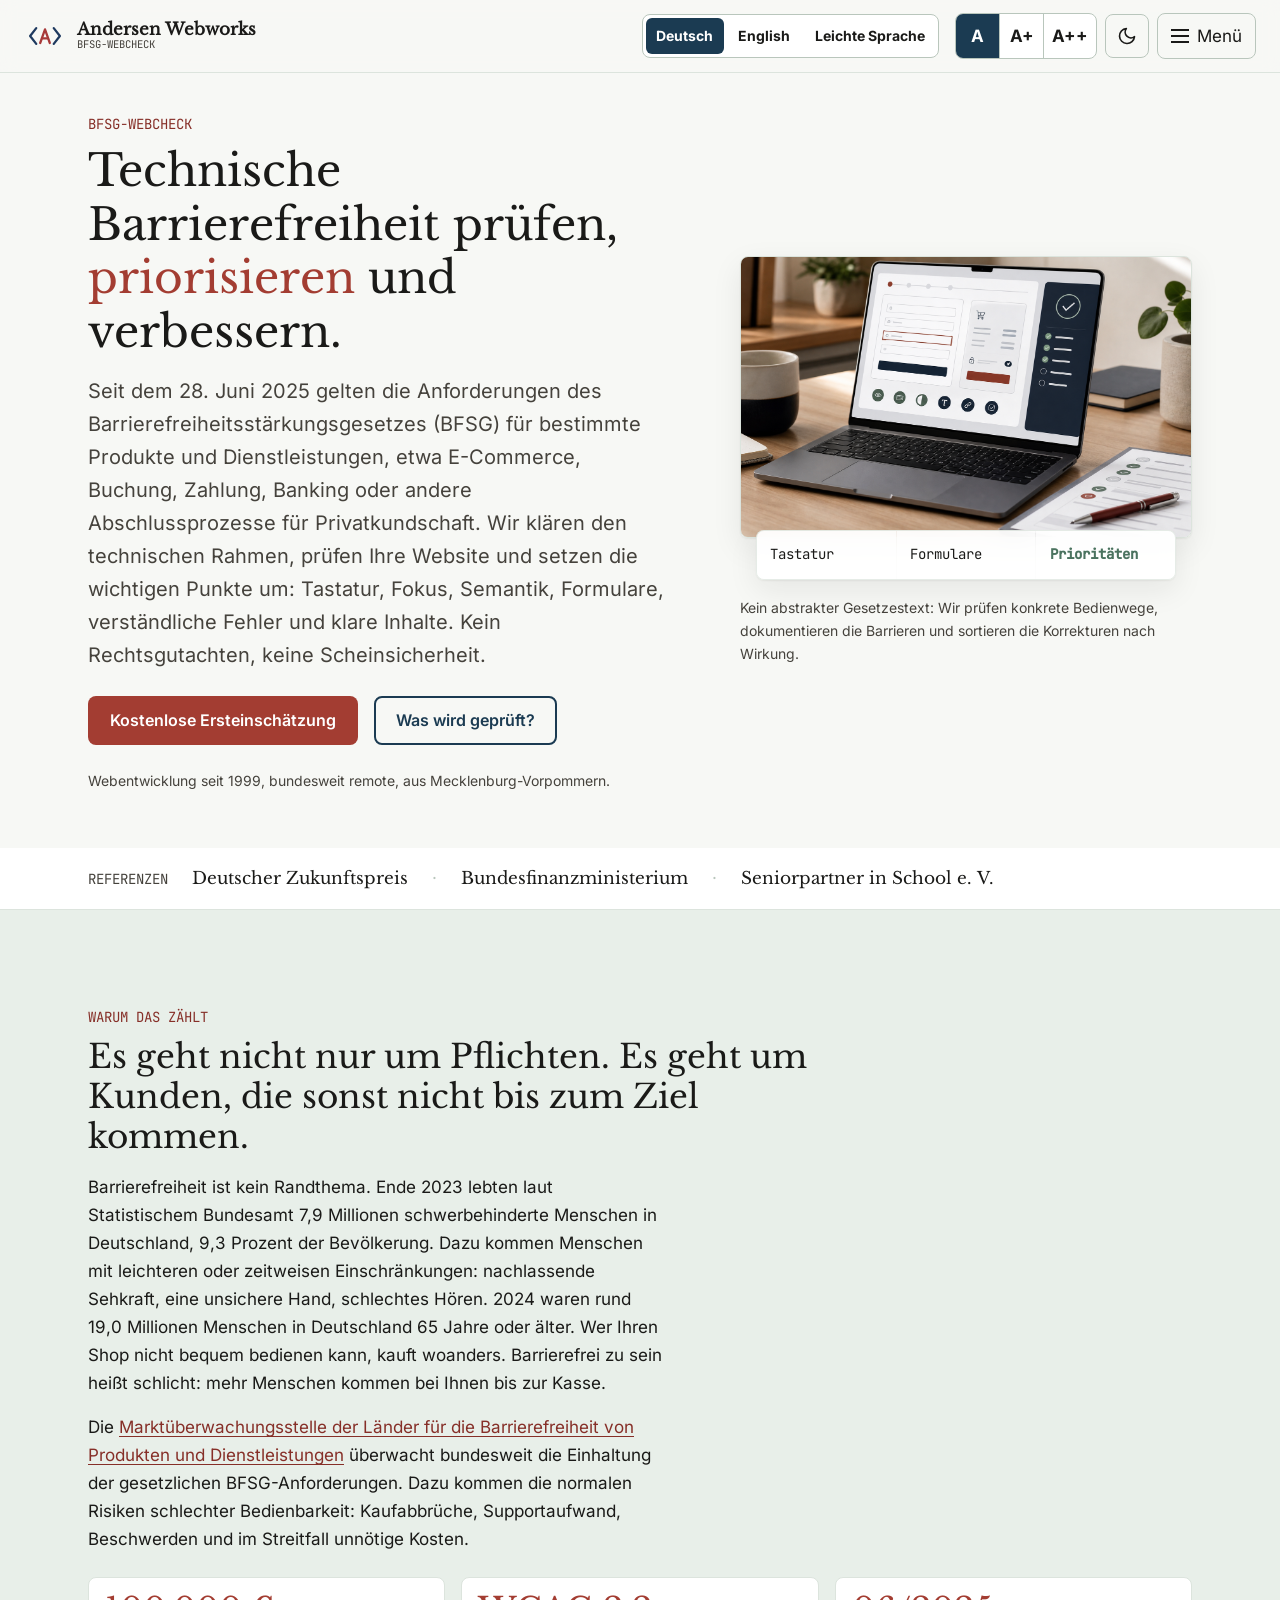
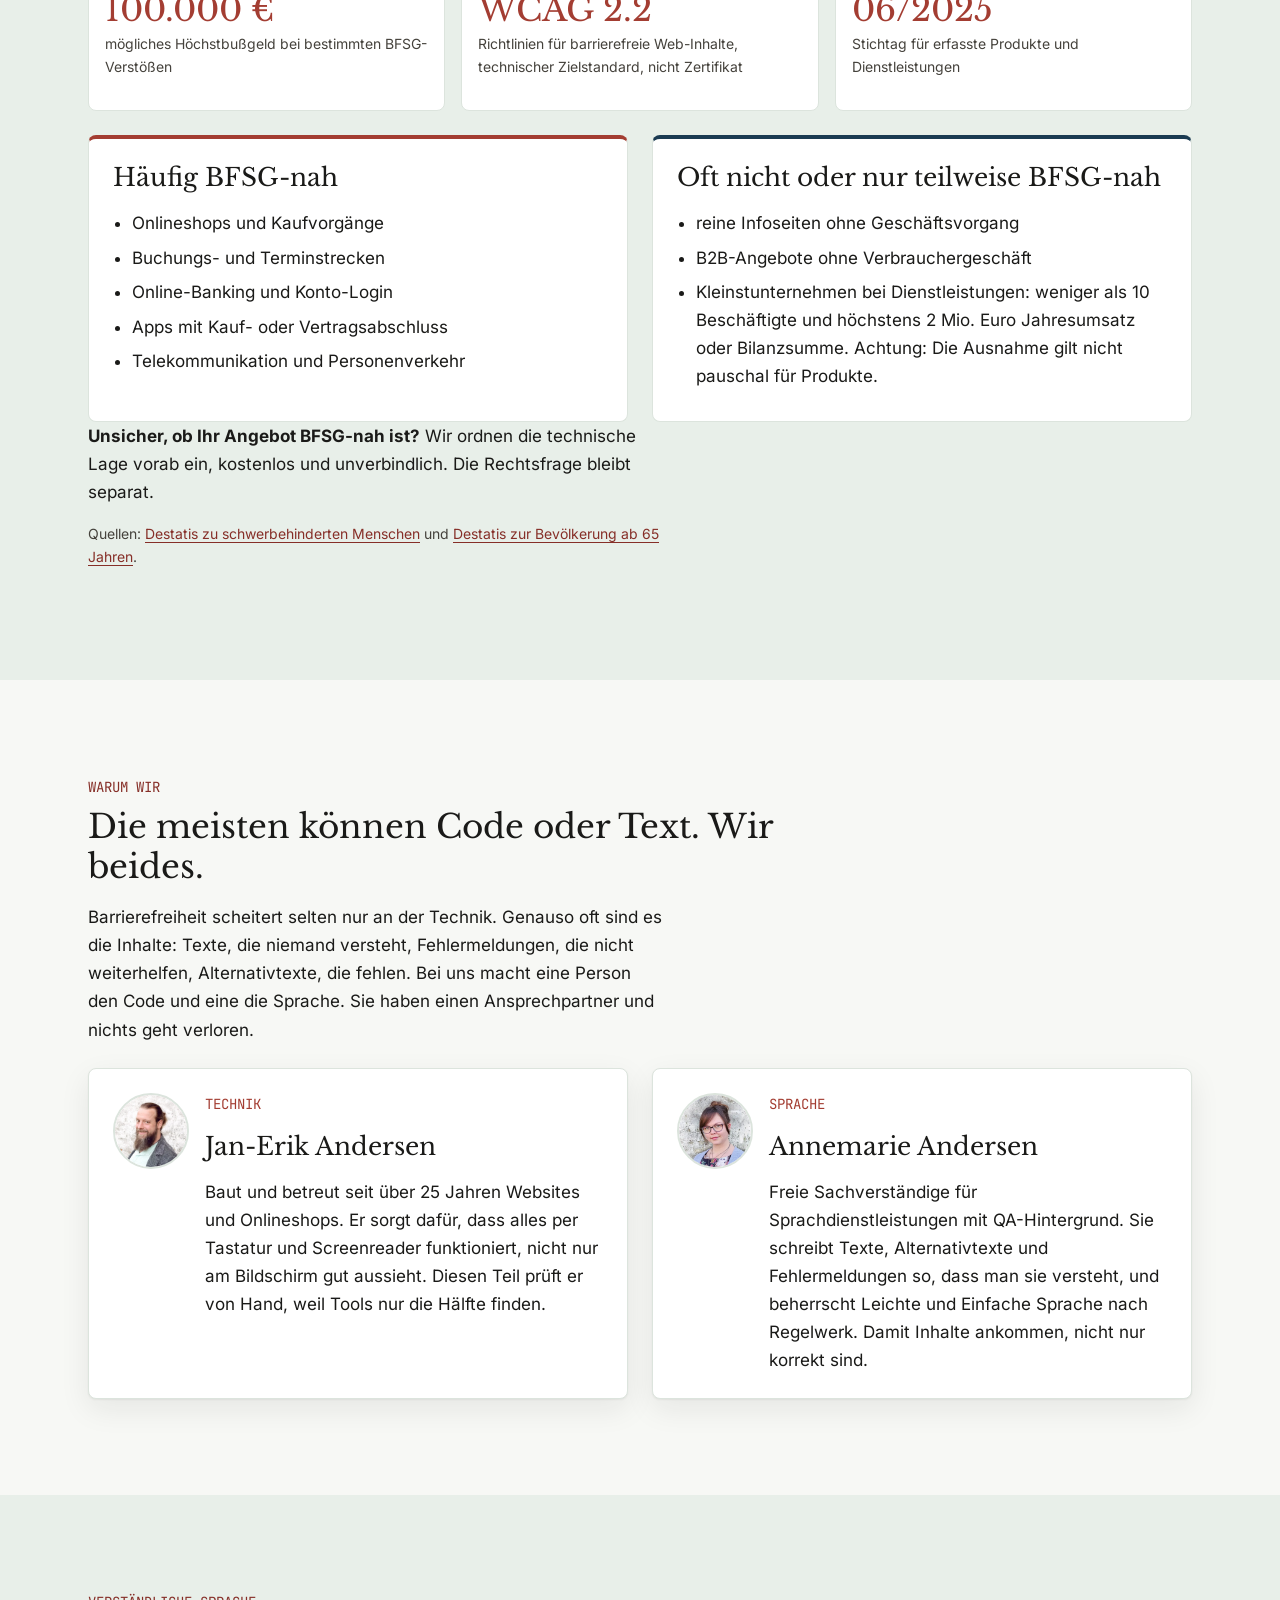
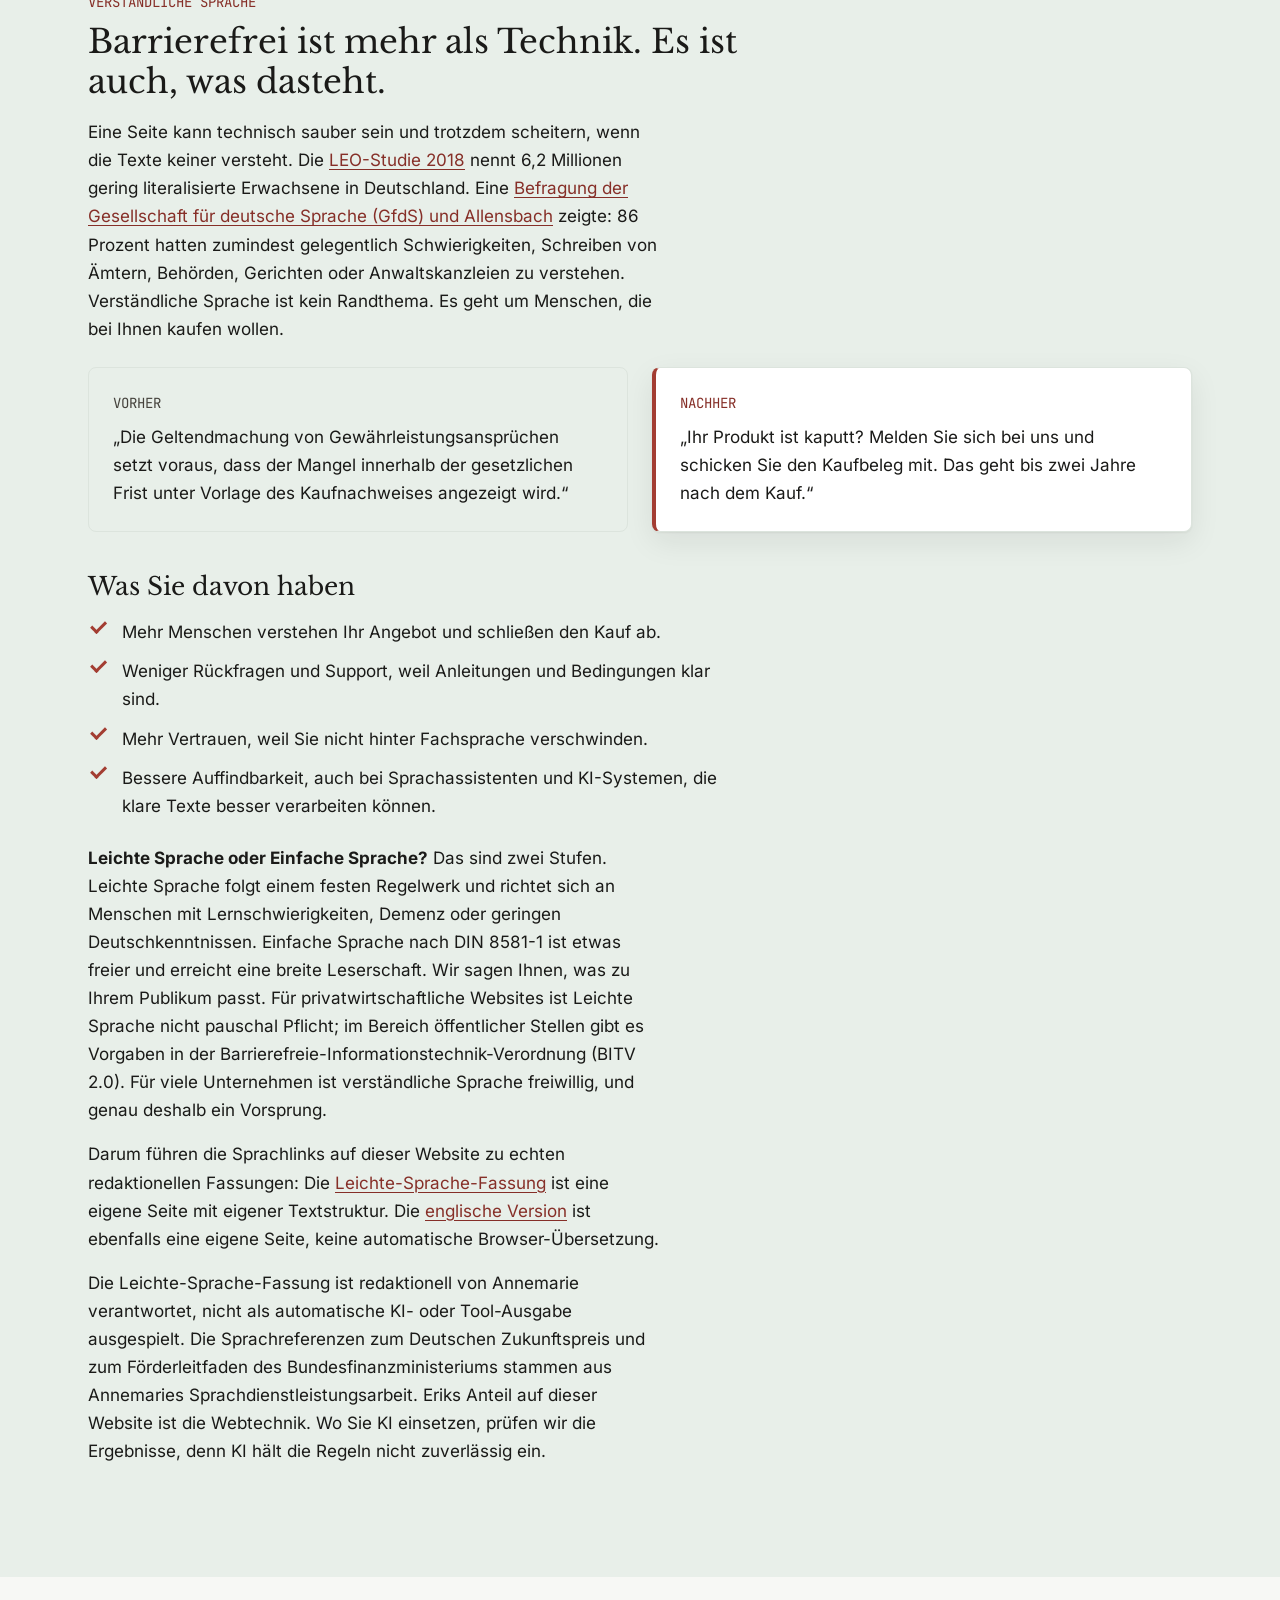
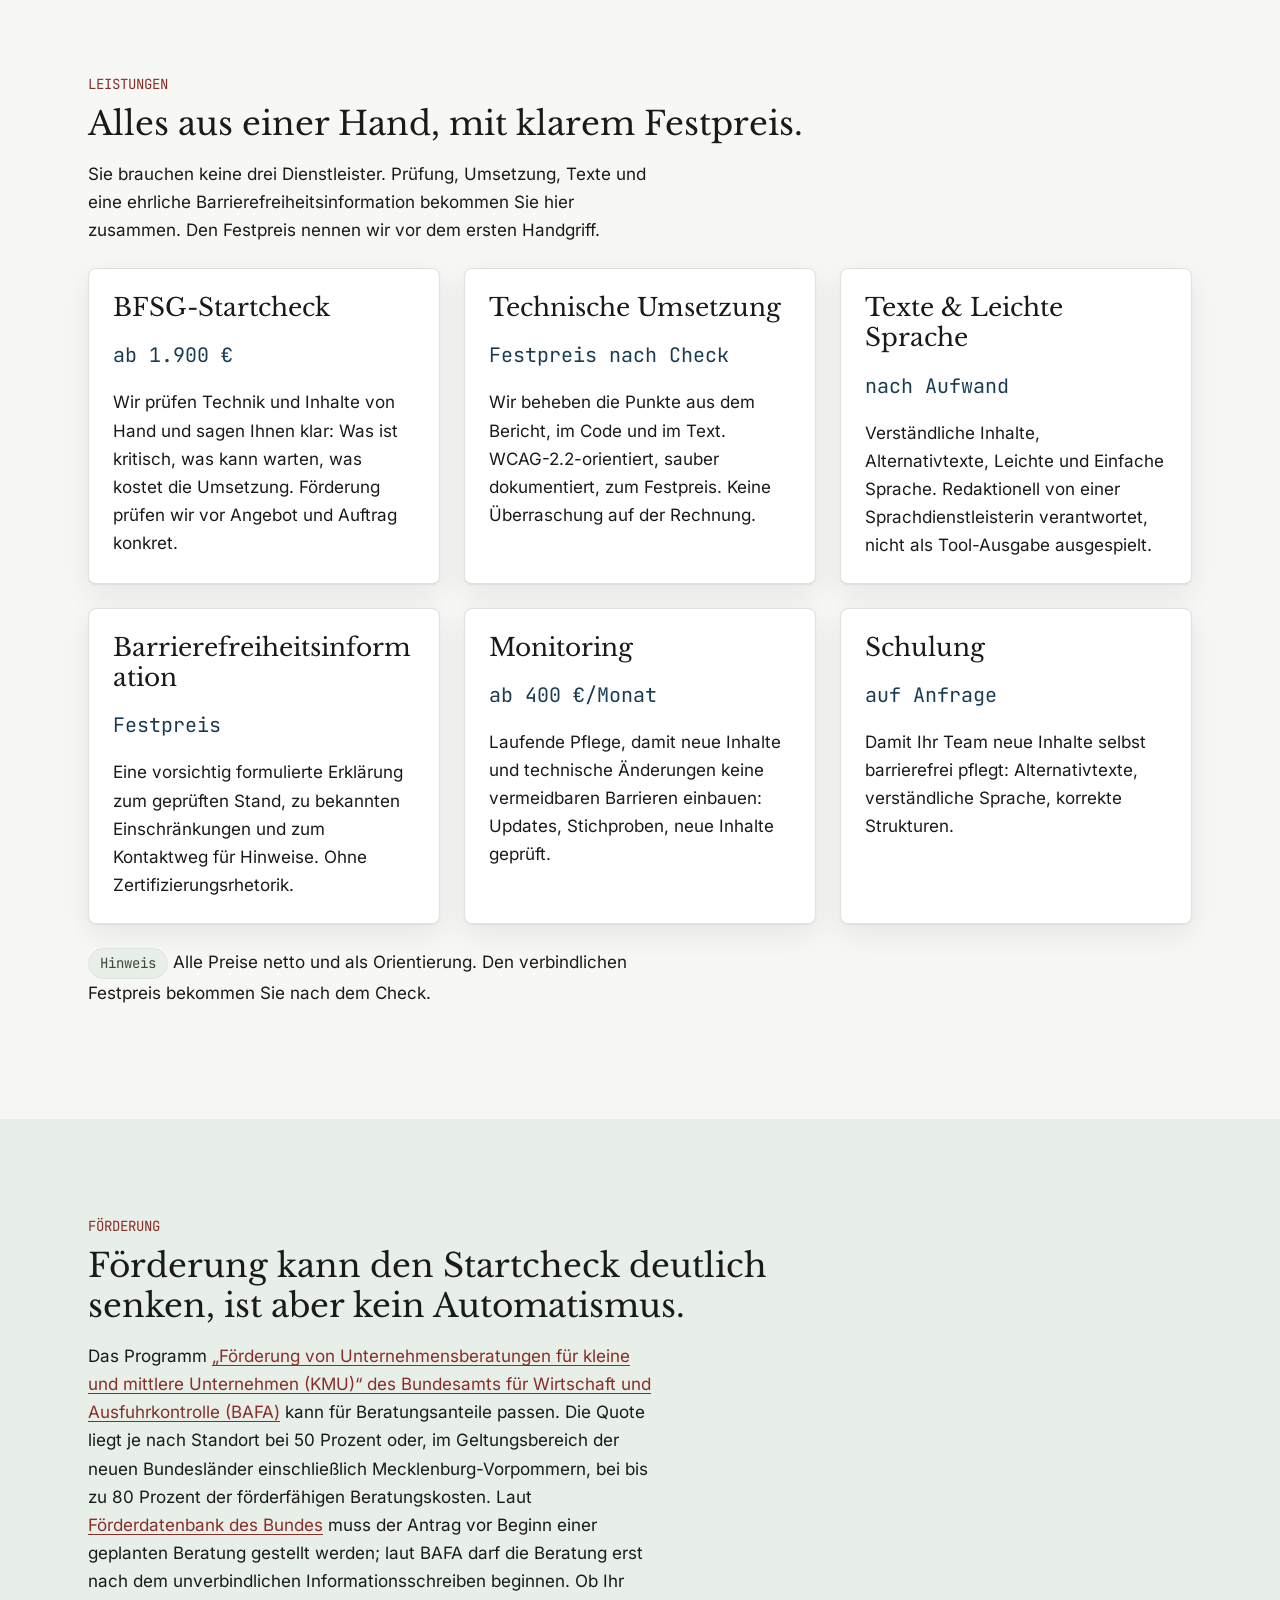
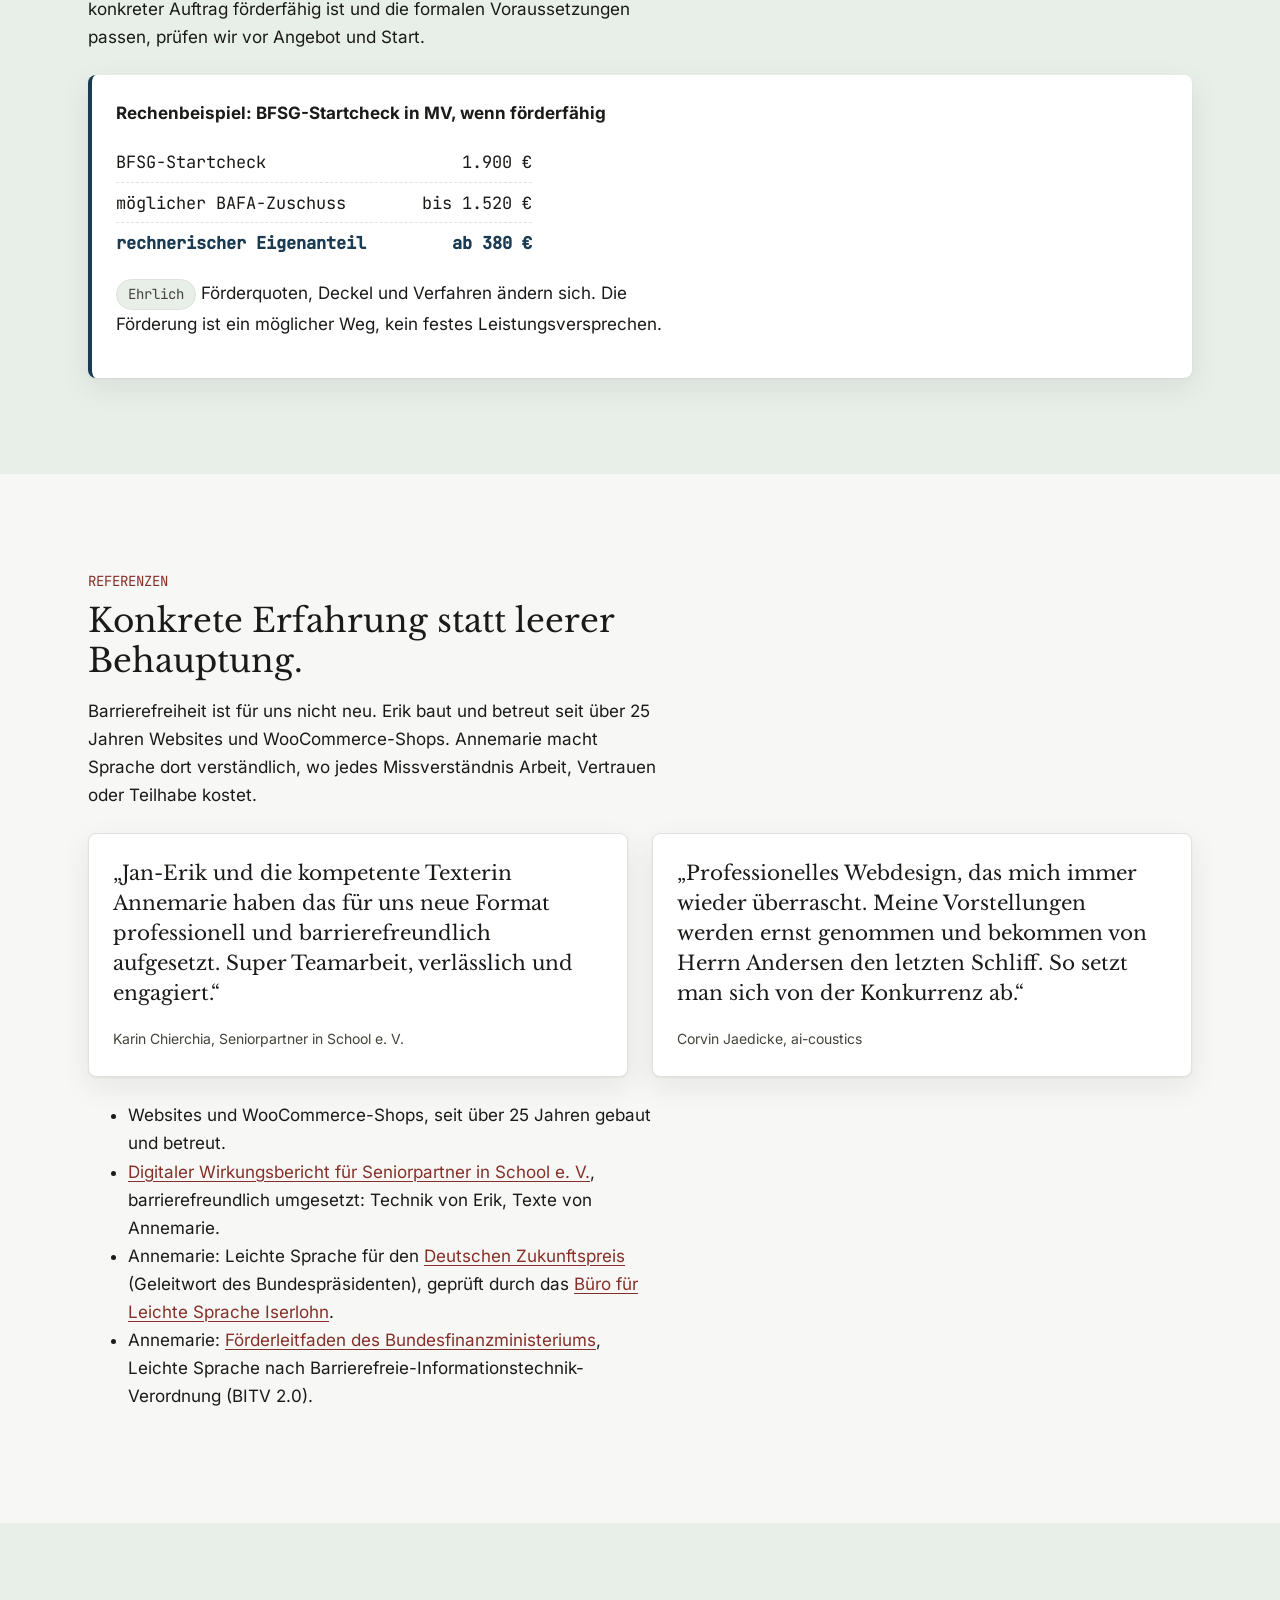
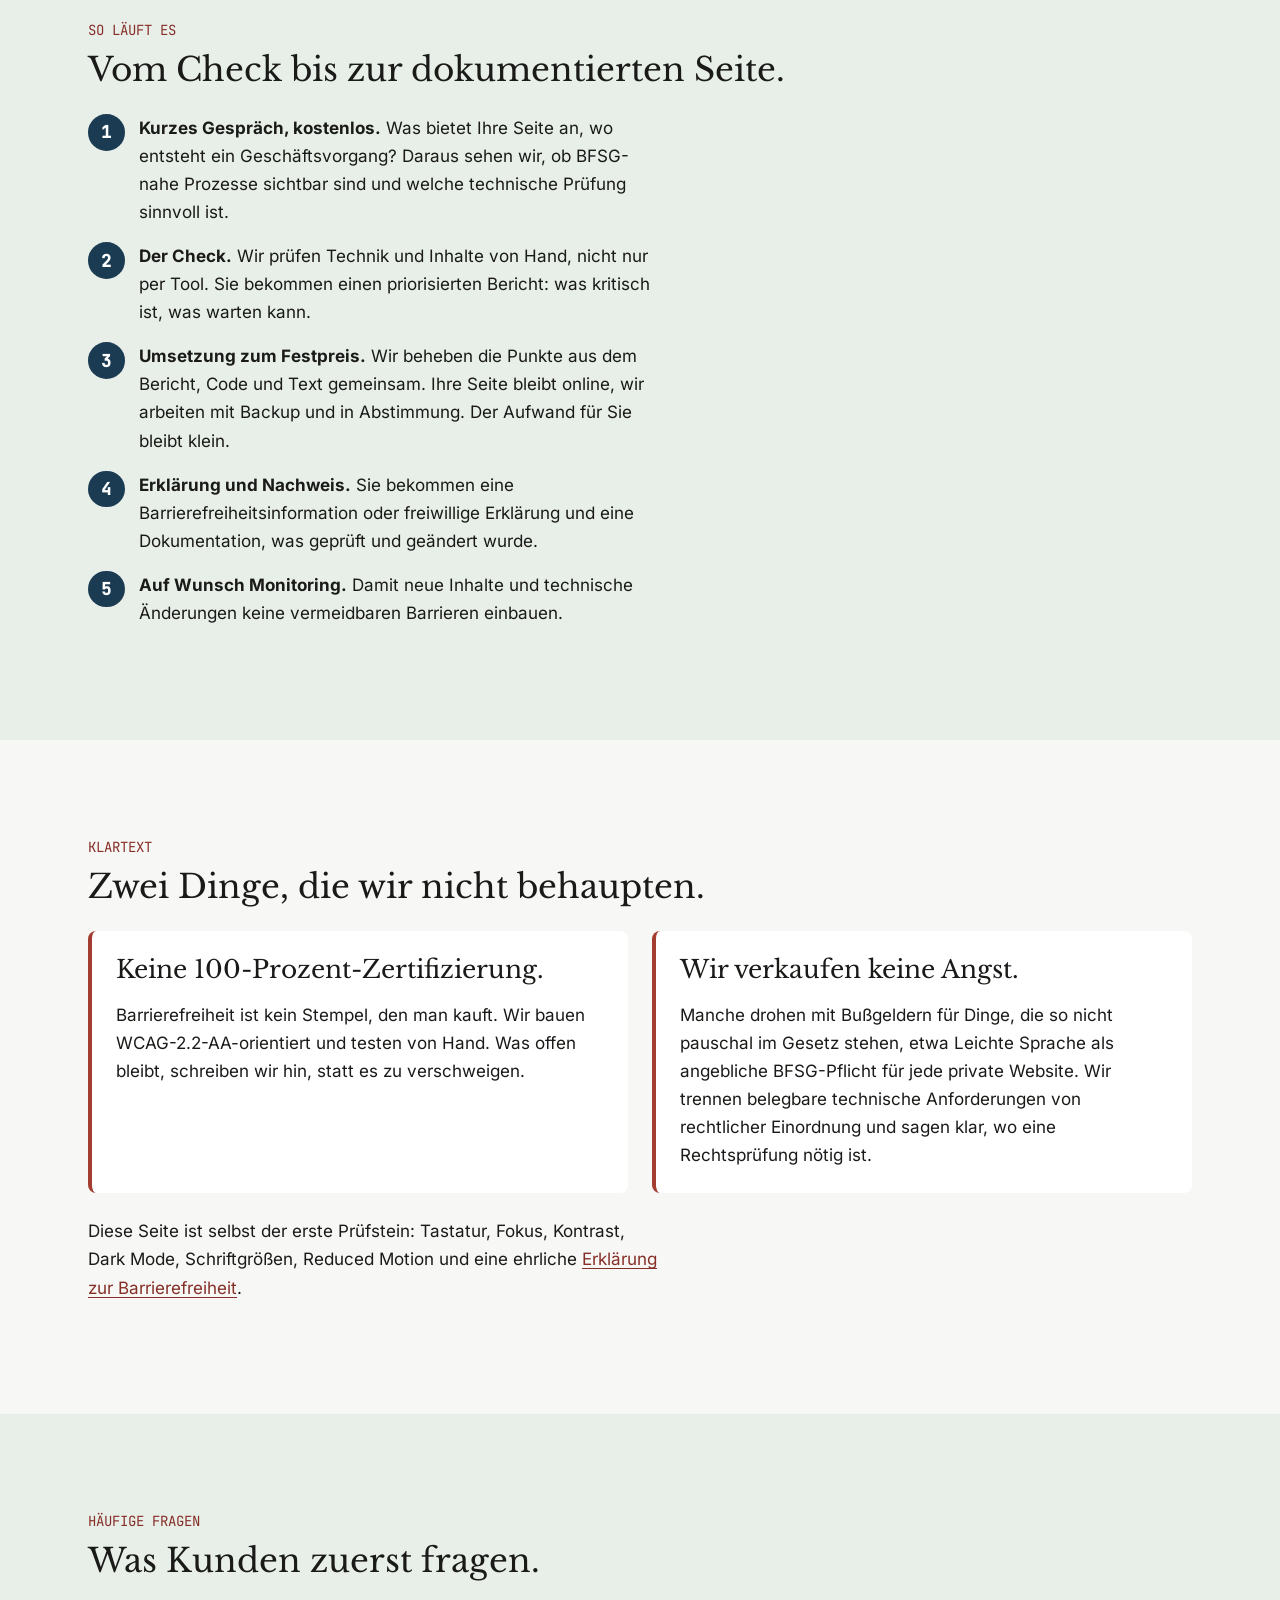
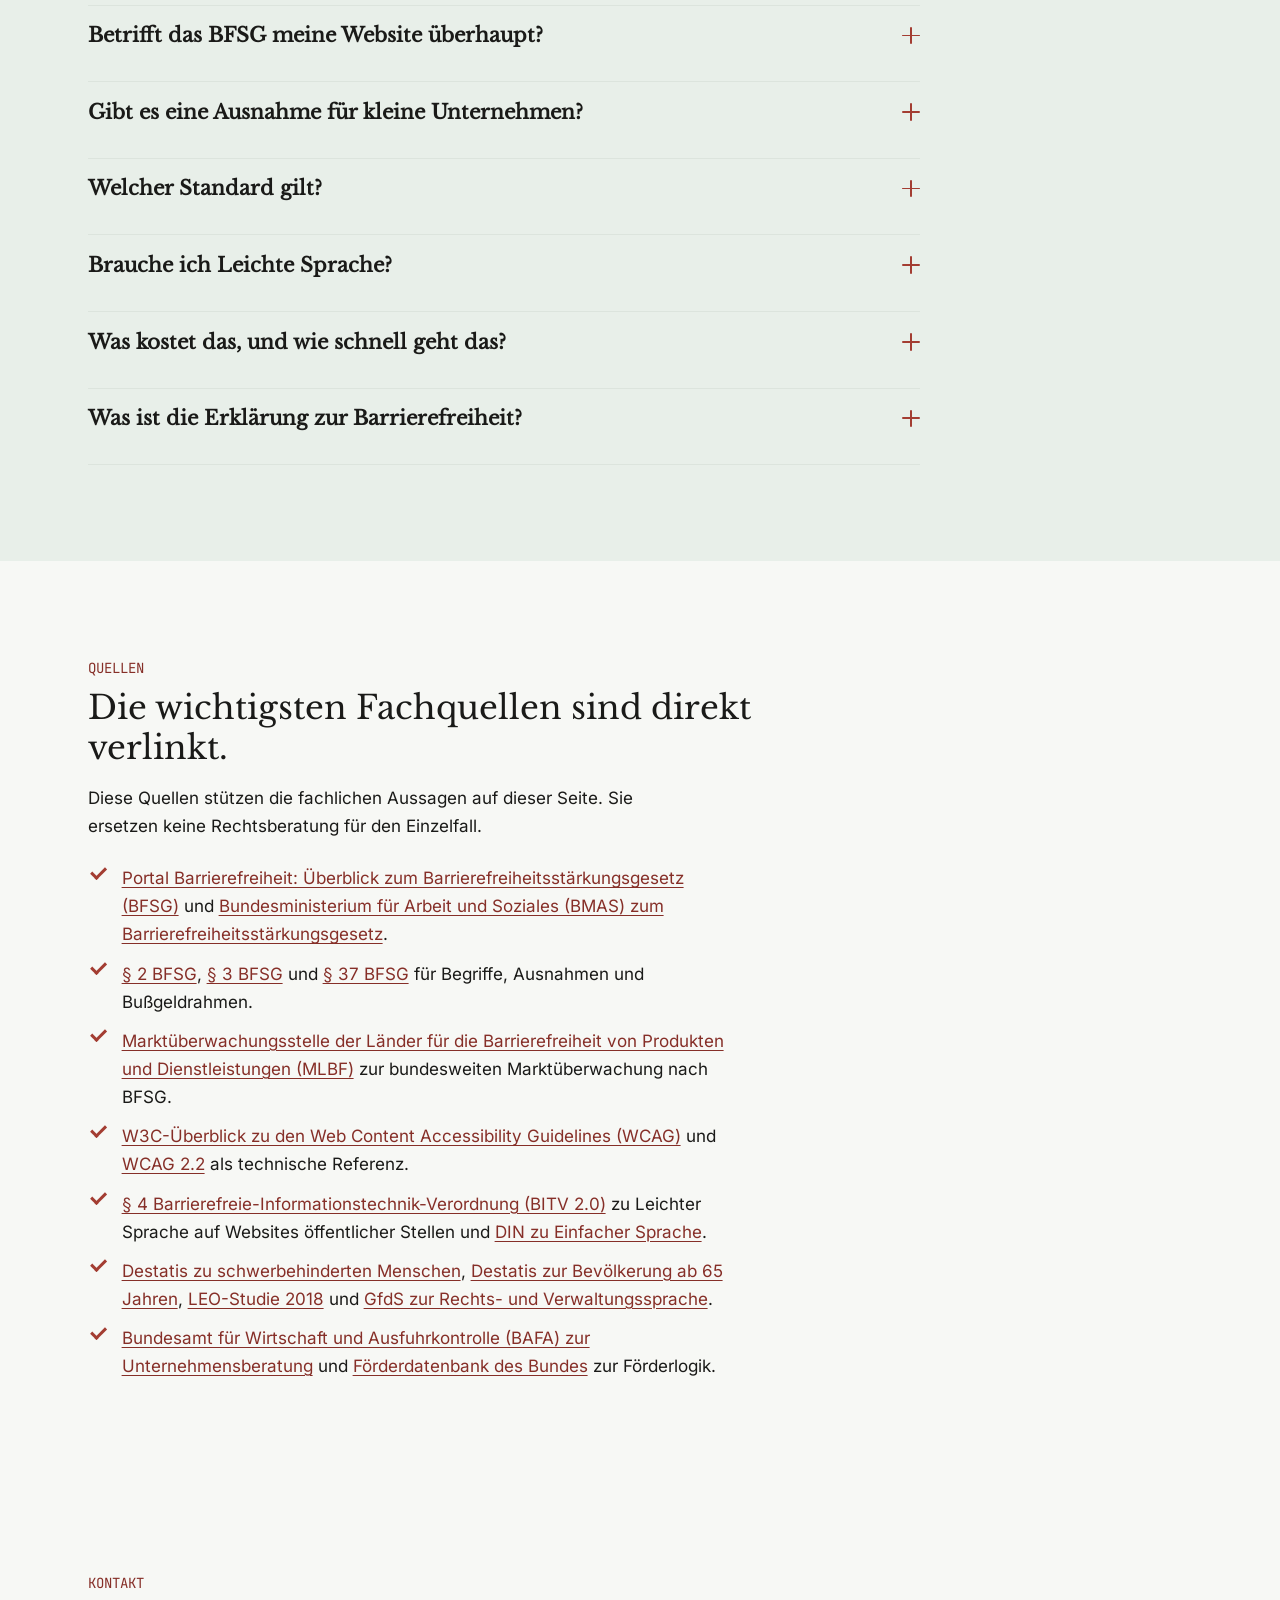
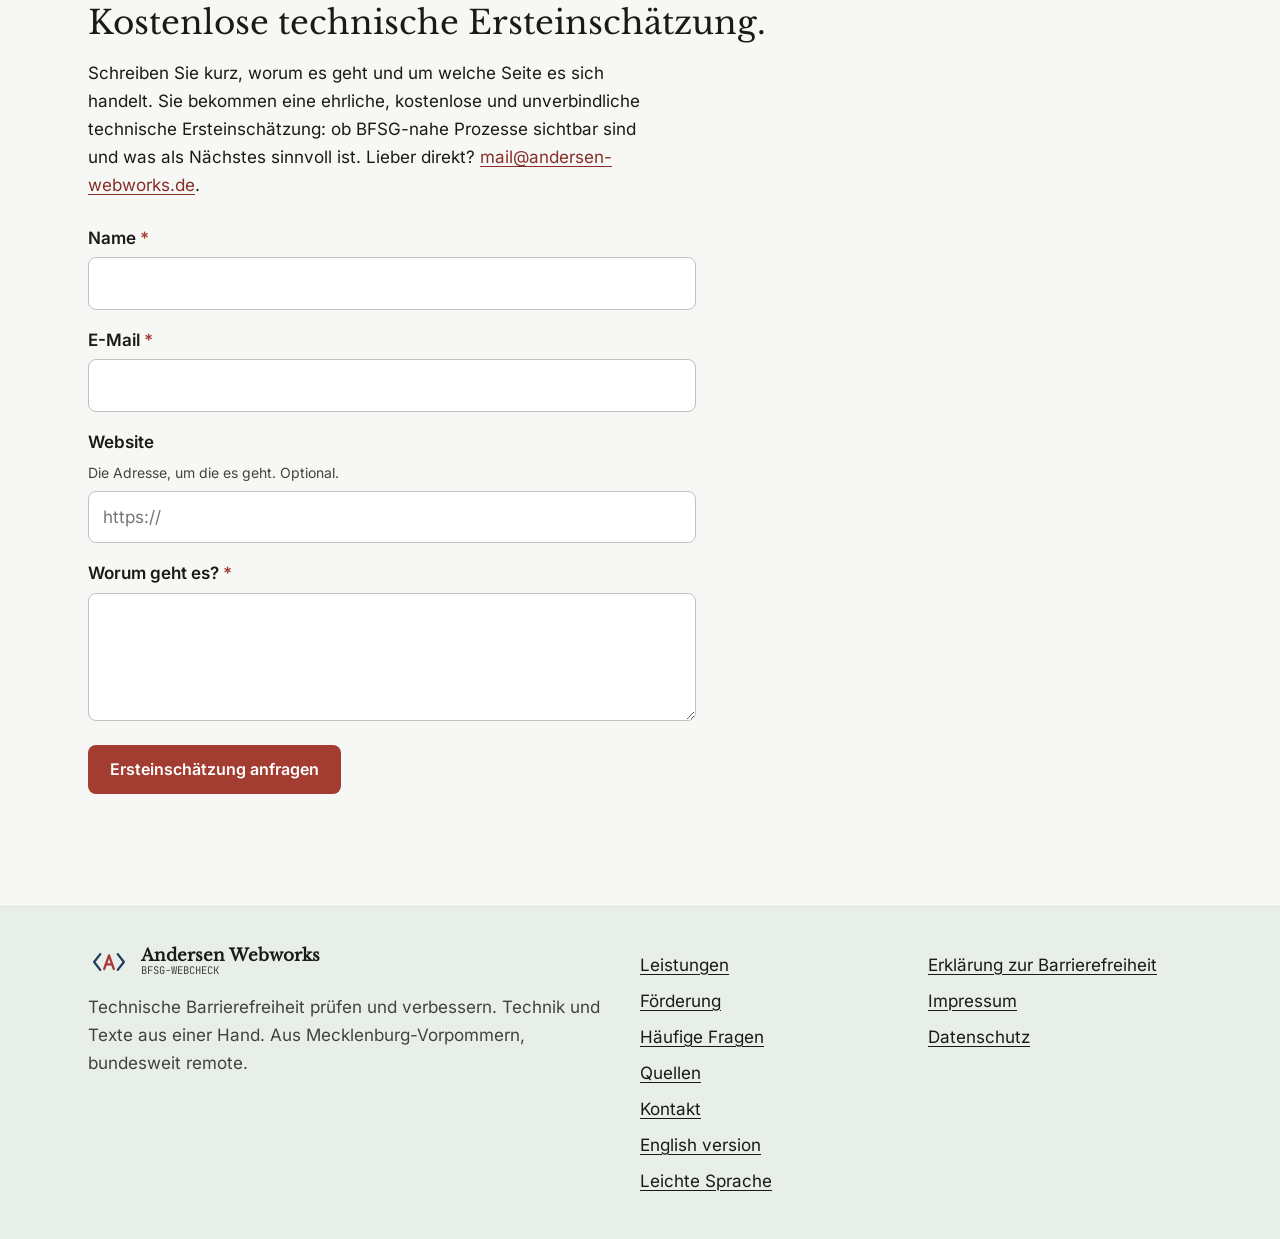
==== index.html @ 08f7ed57 "Simplify website check wording" ====
<!DOCTYPE html>
<html lang="de">
<head>
  <meta charset="utf-8">
  <meta name="viewport" content="width=device-width, initial-scale=1">
  <title>BFSG-Webcheck | Andersen Webworks</title>
  <meta name="description" content="BFSG-Webcheck von Andersen Webworks: technische Barrierefreiheit prüfen, priorisieren und verbessern. Orientiert an den Web Content Accessibility Guidelines (WCAG) 2.2 AA.">
  <meta name="theme-color" media="(prefers-color-scheme: light)" content="#f7f8f5">
  <meta name="theme-color" media="(prefers-color-scheme: dark)" content="#171b19">
  <link rel="icon" href="assets/favicon.svg" type="image/svg+xml">
  <link rel="canonical" href="https://bfsg-andersen.de/">
  <link rel="alternate" hreflang="de" href="https://bfsg-andersen.de/">
  <link rel="alternate" hreflang="en" href="https://bfsg-andersen.de/en/">
  <link rel="alternate" hreflang="de-x-easy" href="https://bfsg-andersen.de/leichte-sprache/">
  <link rel="alternate" hreflang="x-default" href="https://bfsg-andersen.de/">

  <meta property="og:type" content="website">
  <meta property="og:title" content="BFSG-Webcheck | Technische Barrierefreiheit prüfen und verbessern">
  <meta property="og:description" content="Prüfung, Priorisierung und Umsetzung barrierearmer Website-Strukturen nach den Web Content Accessibility Guidelines (WCAG) 2.2 AA.">
  <meta property="og:url" content="https://bfsg-andersen.de/">
  <meta property="og:locale" content="de_DE">
  <meta property="og:locale:alternate" content="en_US">

  <script>
    /* Darstellung vor dem ersten Paint setzen, gegen Flackern */
    (function () {
      var d = document.documentElement;
      d.classList.add('js');
      try {
        var t = localStorage.getItem('theme');
        if (t === 'light' || t === 'dark') d.setAttribute('data-theme', t);
        var s = localStorage.getItem('text-size');
        if (s === 'large' || s === 'xlarge') d.setAttribute('data-text-size', s);
      } catch (e) {}
    })();
  </script>

  <link rel="preload" href="assets/fonts/inter-latin.woff2" as="font" type="font/woff2" crossorigin>
  <link rel="preload" href="assets/fonts/libre-baskerville-regular-latin.woff2" as="font" type="font/woff2" crossorigin>

  <link rel="stylesheet" href="css/tokens.css">
  <link rel="stylesheet" href="css/base.css">
  <link rel="stylesheet" href="css/components.css">
  <link rel="stylesheet" href="css/sections.css">

  <script type="application/ld+json">
  {
    "@context": "https://schema.org",
    "@graph": [
      {
        "@type": "ProfessionalService",
        "@id": "https://bfsg-andersen.de/#organization",
        "name": "Andersen Webworks",
        "url": "https://bfsg-andersen.de/",
        "email": "mail@andersen-webworks.de",
        "areaServed": "DE",
        "knowsAbout": ["BFSG", "technische Barrierefreiheit", "WCAG 2.2", "EN 301 549", "barrierearme Websites", "verständliche Website-Texte"],
        "founder": [
          { "@type": "Person", "name": "Jan-Erik Andersen", "jobTitle": "Webentwickler" },
          { "@type": "Person", "name": "Annemarie Andersen", "jobTitle": "Freie Sachverständige für Sprachdienstleistungen mit QA-Hintergrund" }
        ],
        "address": { "@type": "PostalAddress", "addressRegion": "Mecklenburg-Vorpommern", "addressCountry": "DE" }
      },
      {
        "@type": "Service",
        "@id": "https://bfsg-andersen.de/#bfsg-webcheck",
        "name": "BFSG-Webcheck",
        "serviceType": "Technische Prüfung und Verbesserung barrierearmer Website-Strukturen",
        "description": "An den Web Content Accessibility Guidelines (WCAG) 2.2 AA orientierte Prüfung, Priorisierung und technische Verbesserung von Websites, Shops, Buchungsstrecken, Formularen und Abschlussprozessen. Keine Rechtsberatung und keine Konformitätsgarantie zum Barrierefreiheitsstärkungsgesetz (BFSG).",
        "provider": { "@id": "https://bfsg-andersen.de/#organization" },
        "areaServed": "DE",
        "url": "https://bfsg-andersen.de/"
      }
    ]
  }
  </script>
  <script type="application/ld+json">
  {
    "@context": "https://schema.org",
    "@type": "FAQPage",
    "mainEntity": [
      { "@type": "Question", "name": "Betrifft das BFSG meine Website überhaupt?",
        "acceptedAnswer": { "@type": "Answer", "text": "Wenn Verbraucher über Ihre Seite kaufen, buchen, bezahlen oder ein Konto nutzen, ist ein BFSG-naher Anwendungsbereich deutlich wahrscheinlicher. Reine Infoseiten ohne Geschäftsvorgang fallen meist nicht darunter. Der Check klärt die technische Lage vor; die Rechtsfrage bleibt separat." } },
      { "@type": "Question", "name": "Gibt es eine Ausnahme für kleine Unternehmen?",
        "acceptedAnswer": { "@type": "Answer", "text": "Bei Dienstleistungen ja: weniger als 10 Beschäftigte und höchstens 2 Millionen Euro Jahresumsatz oder Bilanzsumme. Beides muss zutreffen. Für Produkte gilt die Ausnahme nicht pauschal." } },
      { "@type": "Question", "name": "Welcher Standard gilt?",
        "acceptedAnswer": { "@type": "Answer", "text": "Rechtlicher Rahmen sind das Barrierefreiheitsstärkungsgesetz (BFSG) und die Verordnung zum Barrierefreiheitsstärkungsgesetz (BFSGV). EN 301 549 und die Web Content Accessibility Guidelines (WCAG, Richtlinien für barrierefreie Web-Inhalte) sind technische Bezugspunkte. Wir arbeiten WCAG-2.2-AA-orientiert, weil WCAG 2.2 neuere Erfolgskriterien ergänzt; das ist ein Zielstandard, kein Zertifikat." } },
      { "@type": "Question", "name": "Brauche ich Leichte Sprache?",
        "acceptedAnswer": { "@type": "Answer", "text": "Für privatwirtschaftliche Websites ist Leichte Sprache keine pauschale BFSG-Pflicht. Für öffentliche Stellen gibt es Vorgaben in der Barrierefreie-Informationstechnik-Verordnung (BITV 2.0). Verständliche Inhalte, Alternativtexte und klare Fehlermeldungen sind trotzdem ein wichtiger Teil barrierefreier Kommunikation." } },
      { "@type": "Question", "name": "Was kostet das, und wie schnell geht das?",
        "acceptedAnswer": { "@type": "Answer", "text": "Der BFSG-Startcheck beginnt bei rund 1.900 Euro netto. Förderprogramme können den Eigenanteil senken, wenn Förderfähigkeit, Antrag und Verfahren passen. Ein möglicher Weg ist das Programm „Förderung von Unternehmensberatungen für kleine und mittlere Unternehmen (KMU)“ des Bundesamts für Wirtschaft und Ausfuhrkontrolle (BAFA). Der Antrag muss vor Beginn gestellt werden; die Beratung darf erst nach der BAFA-Rückmeldung beginnen. Das prüfen wir vor Angebot und Start." } },
      { "@type": "Question", "name": "Was ist die Erklärung zur Barrierefreiheit?",
        "acceptedAnswer": { "@type": "Answer", "text": "Eine Erklärung oder Barrierefreiheitsinformation beschreibt den geprüften Stand, bekannte Einschränkungen und einen Kontaktweg für Hinweise. Ob und in welcher Form sie für Ihre Seite rechtlich nötig ist, hängt vom konkreten Anwendungsbereich ab." } }
    ]
  }
  </script>
</head>
<body>
  <a class="skip-link" href="#main">Zum Inhalt springen</a>

  <header class="site-header">
    <div class="container site-header__inner">
      <a class="brand" href="#main" aria-label="BFSG-Webcheck von Andersen Webworks, zur Startseite">
        <img class="brand__mark" src="assets/logo.svg" alt="" width="42" height="28">
        <span class="brand__name">Andersen Webworks
          <span class="brand__line">BFSG-Webcheck</span>
        </span>
      </a>

      <div class="site-header__right">
        <nav class="site-nav" id="site-nav" aria-label="Hauptnavigation">
          <ul>
            <li><a href="#leistungen">Leistungen</a></li>
            <li><a href="#sprache">Sprache</a></li>
            <li><a href="#foerderung">Förderung</a></li>
            <li><a href="#faq">FAQ</a></li>
            <li><a href="#quellen">Quellen</a></li>
            <li><a class="btn btn--primary" href="#kontakt">Kostenlose Prüfung</a></li>
          </ul>
        </nav>
        <nav class="language-switcher" aria-label="Sprachversionen">
          <ul>
            <li><a href="index.html" aria-current="page" lang="de">Deutsch</a></li>
            <li><a href="en/index.html" lang="en">English</a></li>
            <li><a href="leichte-sprache/index.html" lang="de">Leichte Sprache</a></li>
          </ul>
        </nav>
        <div class="header-actions" role="group" aria-label="Darstellung">
          <div class="text-size-control" role="group" aria-label="Schriftgröße">
            <button class="text-size-control__btn" type="button" data-text-size-option="normal" aria-pressed="true" aria-label="Normale Schriftgröße">A</button>
            <button class="text-size-control__btn" type="button" data-text-size-option="large" aria-pressed="false" aria-label="Große Schriftgröße">A+</button>
            <button class="text-size-control__btn" type="button" data-text-size-option="xlarge" aria-pressed="false" aria-label="Sehr große Schriftgröße">A++</button>
          </div>
          <button class="theme-toggle" type="button" aria-pressed="false" aria-label="Dunkles Design einschalten" title="Hell und Dunkel umschalten">
            <svg class="icon-moon" viewBox="0 0 24 24" fill="none" stroke="currentColor" stroke-width="2" stroke-linecap="round" stroke-linejoin="round" aria-hidden="true"><path d="M21 12.8A9 9 0 1 1 11.2 3a7 7 0 0 0 9.8 9.8z"/></svg>
            <svg class="icon-sun" viewBox="0 0 24 24" fill="none" stroke="currentColor" stroke-width="2" stroke-linecap="round" stroke-linejoin="round" aria-hidden="true"><circle cx="12" cy="12" r="4"/><path d="M12 2v2M12 20v2M4.9 4.9l1.4 1.4M17.7 17.7l1.4 1.4M2 12h2M20 12h2M4.9 19.1l1.4-1.4M17.7 6.3l1.4-1.4"/></svg>
          </button>
          <button class="nav-toggle" type="button" aria-expanded="false" aria-controls="site-nav" aria-label="Menü öffnen">
            <span class="nav-toggle__bars" aria-hidden="true"></span>
            <span>Menü</span>
          </button>
        </div>
      </div>
    </div>
  </header>

  <main id="main" tabindex="-1">

    <!-- HERO -->
    <section class="hero">
      <div class="container hero__grid">
        <div class="reveal hero__copy">
          <p class="eyebrow">BFSG-Webcheck</p>
          <h1>Technische Barrierefreiheit prüfen, <span class="accent">priorisieren</span> und verbessern.</h1>
          <p class="lede">Seit dem 28. Juni 2025 gelten die Anforderungen des Barrierefreiheitsstärkungsgesetzes (BFSG) für bestimmte Produkte und Dienstleistungen, etwa E-Commerce, Buchung, Zahlung, Banking oder andere Abschlussprozesse für Privatkundschaft. Wir klären den technischen Rahmen, prüfen Ihre Website und setzen die wichtigen Punkte um: Tastatur, Fokus, Semantik, Formulare, verständliche Fehler und klare Inhalte. Kein Rechtsgutachten, keine Scheinsicherheit.</p>
          <div class="hero__cta">
            <a class="btn btn--primary" href="#kontakt">Kostenlose Ersteinschätzung</a>
            <a class="btn btn--secondary" href="#leistungen">Was wird geprüft?</a>
          </div>
          <p class="hero__trust">Webentwicklung seit 1999, bundesweit remote, aus Mecklenburg-Vorpommern.</p>
        </div>

        <figure class="reveal hero__visual">
          <img class="hero__image" src="assets/bfsg-webcheck-hero.png" alt="Notebook mit Barrierefreiheits-Checkliste, Formularprüfung und Prüfbericht" width="1800" height="1024">
          <div class="proof-card" aria-label="Prüfschwerpunkte">
            <span>Tastatur</span>
            <span>Formulare</span>
            <span>Prioritäten</span>
          </div>
          <figcaption class="combo__caption">Kein abstrakter Gesetzestext: Wir prüfen konkrete Bedienwege, dokumentieren die Barrieren und sortieren die Korrekturen nach Wirkung.</figcaption>
        </figure>
      </div>
    </section>

    <aside class="trust-strip reveal" aria-label="Referenzen">
      <div class="container trust-strip__inner">
        <span class="trust-strip__label">Referenzen</span>
        <span class="trust-strip__item">Deutscher Zukunftspreis</span>
        <span class="trust-strip__sep" aria-hidden="true">·</span>
        <span class="trust-strip__item">Bundesfinanzministerium</span>
        <span class="trust-strip__sep" aria-hidden="true">·</span>
        <span class="trust-strip__item">Seniorpartner in School e.&nbsp;V.</span>
      </div>
    </aside>

    <!-- PROBLEM -->
    <section class="section section--tint" id="problem" aria-labelledby="problem-h">
      <div class="container">
        <div class="section-head reveal">
          <p class="eyebrow">Warum das zählt</p>
          <h2 id="problem-h">Es geht nicht nur um Pflichten. Es geht um Kunden, die sonst nicht bis zum Ziel kommen.</h2>
          <p>Barrierefreiheit ist kein Randthema. Ende 2023 lebten laut Statistischem Bundesamt 7,9 Millionen schwerbehinderte Menschen in Deutschland, 9,3 Prozent der Bevölkerung. Dazu kommen Menschen mit leichteren oder zeitweisen Einschränkungen: nachlassende Sehkraft, eine unsichere Hand, schlechtes Hören. 2024 waren rund 19,0 Millionen Menschen in Deutschland 65 Jahre oder älter. Wer Ihren Shop nicht bequem bedienen kann, kauft woanders. Barrierefrei zu sein heißt schlicht: mehr Menschen kommen bei Ihnen bis zur Kasse.</p>
          <p>Die <a href="https://www.mlbf-barrierefrei.de/">Marktüberwachungsstelle der Länder für die Barrierefreiheit von Produkten und Dienstleistungen</a> überwacht bundesweit die Einhaltung der gesetzlichen BFSG-Anforderungen. Dazu kommen die normalen Risiken schlechter Bedienbarkeit: Kaufabbrüche, Supportaufwand, Beschwerden und im Streitfall unnötige Kosten.</p>
        </div>

        <div class="stats reveal">
          <div class="stat">
            <div class="stat__num">100.000 €</div>
            <p class="stat__label">mögliches Höchstbußgeld bei bestimmten BFSG-Verstößen</p>
          </div>
          <div class="stat">
            <div class="stat__num">WCAG 2.2</div>
            <p class="stat__label">Richtlinien für barrierefreie Web-Inhalte, technischer Zielstandard, nicht Zertifikat</p>
          </div>
          <div class="stat">
            <div class="stat__num">06/2025</div>
            <p class="stat__label">Stichtag für erfasste Produkte und Dienstleistungen</p>
          </div>
        </div>

        <div class="scope reveal">
          <div class="scope__col scope__col--yes">
            <h3>Häufig BFSG-nah</h3>
            <ul>
              <li>Onlineshops und Kaufvorgänge</li>
              <li>Buchungs- und Terminstrecken</li>
              <li>Online-Banking und Konto-Login</li>
              <li>Apps mit Kauf- oder Vertragsabschluss</li>
              <li>Telekommunikation und Personenverkehr</li>
            </ul>
          </div>
          <div class="scope__col scope__col--no">
            <h3>Oft nicht oder nur teilweise BFSG-nah</h3>
            <ul>
              <li>reine Infoseiten ohne Geschäftsvorgang</li>
              <li>B2B-Angebote ohne Verbrauchergeschäft</li>
              <li>Kleinstunternehmen bei Dienstleistungen: weniger als 10 Beschäftigte und höchstens 2 Mio. Euro Jahresumsatz oder Bilanzsumme. Achtung: Die Ausnahme gilt nicht pauschal für Produkte.</li>
            </ul>
          </div>
        </div>
        <p class="reveal"><strong>Unsicher, ob Ihr Angebot BFSG-nah ist?</strong> Wir ordnen die technische Lage vorab ein, kostenlos und unverbindlich. Die Rechtsfrage bleibt separat.</p>
        <p class="reveal" style="font-size:var(--fs-300);color:var(--text-muted)">Quellen: <a href="https://www.destatis.de/DE/Presse/Pressemitteilungen/2024/07/PD24_281_227.html">Destatis zu schwerbehinderten Menschen</a> und <a href="https://www.destatis.de/DE/Themen/Querschnitt/Demografischer-Wandel/Aeltere-Menschen/bevoelkerung-ab-65-j.html">Destatis zur Bevölkerung ab 65 Jahren</a>.</p>
      </div>
    </section>

    <!-- DUO -->
    <section class="section" id="unterschied" aria-labelledby="duo-h">
      <div class="container">
        <div class="section-head reveal">
          <p class="eyebrow">Warum wir</p>
          <h2 id="duo-h">Die meisten können Code oder Text. Wir beides.</h2>
          <p>Barrierefreiheit scheitert selten nur an der Technik. Genauso oft sind es die Inhalte: Texte, die niemand versteht, Fehlermeldungen, die nicht weiterhelfen, Alternativtexte, die fehlen. Bei uns macht eine Person den Code und eine die Sprache. Sie haben einen Ansprechpartner und nichts geht verloren.</p>
        </div>
        <div class="duo">
          <div class="card reveal person">
            <img class="person__photo" src="assets/portrait-erik.webp" alt="" width="76" height="76" loading="lazy">
            <div>
              <p class="person__role">Technik</p>
              <h3>Jan-Erik Andersen</h3>
              <p>Baut und betreut seit über 25 Jahren Websites und Onlineshops. Er sorgt dafür, dass alles per Tastatur und Screenreader funktioniert, nicht nur am Bildschirm gut aussieht. Diesen Teil prüft er von Hand, weil Tools nur die Hälfte finden.</p>
            </div>
          </div>
          <div class="card reveal person">
            <img class="person__photo" src="assets/portrait-annemarie.webp" alt="" width="76" height="76" loading="lazy">
            <div>
              <p class="person__role">Sprache</p>
              <h3>Annemarie Andersen</h3>
              <p>Freie Sachverständige für Sprachdienstleistungen mit QA-Hintergrund. Sie schreibt Texte, Alternativtexte und Fehlermeldungen so, dass man sie versteht, und beherrscht Leichte und Einfache Sprache nach Regelwerk. Damit Inhalte ankommen, nicht nur korrekt sind.</p>
            </div>
          </div>
        </div>
      </div>
    </section>

    <!-- SPRACHE -->
    <section class="section section--tint" id="sprache" aria-labelledby="spr-h">
      <div class="container">
        <div class="section-head reveal">
          <p class="eyebrow">Verständliche Sprache</p>
          <h2 id="spr-h">Barrierefrei ist mehr als Technik. Es ist auch, was dasteht.</h2>
          <p>Eine Seite kann technisch sauber sein und trotzdem scheitern, wenn die Texte keiner versteht. Die <a href="https://leo.blogs.uni-hamburg.de/leo-2018-62-millionen-gering-literalisierte-erwachsene/">LEO-Studie 2018</a> nennt 6,2 Millionen gering literalisierte Erwachsene in Deutschland. Eine <a href="https://gfds.de/verstaendliche-rechts-und-verwaltungssprache/">Befragung der Gesellschaft für deutsche Sprache (GfdS) und Allensbach</a> zeigte: 86 Prozent hatten zumindest gelegentlich Schwierigkeiten, Schreiben von Ämtern, Behörden, Gerichten oder Anwaltskanzleien zu verstehen. Verständliche Sprache ist kein Randthema. Es geht um Menschen, die bei Ihnen kaufen wollen.</p>
        </div>

        <div class="vs reveal">
          <div class="vs__card vs__card--before">
            <span class="vs__tag">Vorher</span>
            <p>„Die Geltendmachung von Gewährleistungsansprüchen setzt voraus, dass der Mangel innerhalb der gesetzlichen Frist unter Vorlage des Kaufnachweises angezeigt wird.“</p>
          </div>
          <div class="vs__card vs__card--after">
            <span class="vs__tag">Nachher</span>
            <p>„Ihr Produkt ist kaputt? Melden Sie sich bei uns und schicken Sie den Kaufbeleg mit. Das geht bis zwei Jahre nach dem Kauf.“</p>
          </div>
        </div>

        <h3 class="reveal" style="margin-top:var(--space-4)">Was Sie davon haben</h3>
        <ul class="benefits reveal">
          <li>Mehr Menschen verstehen Ihr Angebot und schließen den Kauf ab.</li>
          <li>Weniger Rückfragen und Support, weil Anleitungen und Bedingungen klar sind.</li>
          <li>Mehr Vertrauen, weil Sie nicht hinter Fachsprache verschwinden.</li>
          <li>Bessere Auffindbarkeit, auch bei Sprachassistenten und KI-Systemen, die klare Texte besser verarbeiten können.</li>
        </ul>

        <div class="reveal" style="margin-top:var(--space-3);max-width:42rem">
          <p><strong>Leichte Sprache oder Einfache Sprache?</strong> Das sind zwei Stufen. Leichte Sprache folgt einem festen Regelwerk und richtet sich an Menschen mit Lernschwierigkeiten, Demenz oder geringen Deutschkenntnissen. Einfache Sprache nach DIN 8581-1 ist etwas freier und erreicht eine breite Leserschaft. Wir sagen Ihnen, was zu Ihrem Publikum passt. Für privatwirtschaftliche Websites ist Leichte Sprache nicht pauschal Pflicht; im Bereich öffentlicher Stellen gibt es Vorgaben in der Barrierefreie-Informationstechnik-Verordnung (BITV 2.0). Für viele Unternehmen ist verständliche Sprache freiwillig, und genau deshalb ein Vorsprung.</p>
          <p>Darum führen die Sprachlinks auf dieser Website zu echten redaktionellen Fassungen: Die <a href="leichte-sprache/index.html">Leichte-Sprache-Fassung</a> ist eine eigene Seite mit eigener Textstruktur. Die <a href="en/index.html" lang="en">englische Version</a> ist ebenfalls eine eigene Seite, keine automatische Browser-Übersetzung.</p>
          <p>Die Leichte-Sprache-Fassung ist redaktionell von Annemarie verantwortet, nicht als automatische KI- oder Tool-Ausgabe ausgespielt. Die Sprachreferenzen zum Deutschen Zukunftspreis und zum Förderleitfaden des Bundesfinanzministeriums stammen aus Annemaries Sprachdienstleistungsarbeit. Eriks Anteil auf dieser Website ist die Webtechnik. Wo Sie KI einsetzen, prüfen wir die Ergebnisse, denn KI hält die Regeln nicht zuverlässig ein.</p>
        </div>
      </div>
    </section>

    <!-- LEISTUNGEN -->
    <section class="section" id="leistungen" aria-labelledby="leist-h">
      <div class="container">
        <div class="section-head reveal">
          <p class="eyebrow">Leistungen</p>
          <h2 id="leist-h">Alles aus einer Hand, mit klarem Festpreis.</h2>
          <p>Sie brauchen keine drei Dienstleister. Prüfung, Umsetzung, Texte und eine ehrliche Barrierefreiheitsinformation bekommen Sie hier zusammen. Den Festpreis nennen wir vor dem ersten Handgriff.</p>
        </div>
        <div class="grid grid--3">
          <div class="card reveal">
            <h3>BFSG-Startcheck</h3>
            <p class="card__price">ab 1.900 €</p>
            <p>Wir prüfen Technik und Inhalte von Hand und sagen Ihnen klar: Was ist kritisch, was kann warten, was kostet die Umsetzung. Förderung prüfen wir vor Angebot und Auftrag konkret.</p>
          </div>
          <div class="card reveal">
            <h3>Technische Umsetzung</h3>
            <p class="card__price">Festpreis nach Check</p>
            <p>Wir beheben die Punkte aus dem Bericht, im Code und im Text. WCAG-2.2-orientiert, sauber dokumentiert, zum Festpreis. Keine Überraschung auf der Rechnung.</p>
          </div>
          <div class="card reveal">
            <h3>Texte &amp; Leichte Sprache</h3>
            <p class="card__price">nach Aufwand</p>
            <p>Verständliche Inhalte, Alternativtexte, Leichte und Einfache Sprache. Redaktionell von einer Sprachdienstleisterin verantwortet, nicht als Tool-Ausgabe ausgespielt.</p>
          </div>
          <div class="card reveal">
            <h3>Barrierefreiheitsinformation</h3>
            <p class="card__price">Festpreis</p>
            <p>Eine vorsichtig formulierte Erklärung zum geprüften Stand, zu bekannten Einschränkungen und zum Kontaktweg für Hinweise. Ohne Zertifizierungsrhetorik.</p>
          </div>
          <div class="card reveal">
            <h3>Monitoring</h3>
            <p class="card__price">ab 400 €/Monat</p>
            <p>Laufende Pflege, damit neue Inhalte und technische Änderungen keine vermeidbaren Barrieren einbauen: Updates, Stichproben, neue Inhalte geprüft.</p>
          </div>
          <div class="card reveal">
            <h3>Schulung</h3>
            <p class="card__price">auf Anfrage</p>
            <p>Damit Ihr Team neue Inhalte selbst barrierefrei pflegt: Alternativtexte, verständliche Sprache, korrekte Strukturen.</p>
          </div>
        </div>
        <p class="reveal" style="margin-top:var(--space-3)"><span class="pill">Hinweis</span> Alle Preise netto und als Orientierung. Den verbindlichen Festpreis bekommen Sie nach dem Check.</p>
      </div>
    </section>

    <!-- FOERDERUNG -->
    <section class="section section--tint" id="foerderung" aria-labelledby="foerd-h">
      <div class="container">
        <div class="section-head reveal">
          <p class="eyebrow">Förderung</p>
          <h2 id="foerd-h">Förderung kann den Startcheck deutlich senken, ist aber kein Automatismus.</h2>
          <p>Das Programm <a href="https://www.bafa.de/DE/Wirtschaft/Beratung_Finanzierung/Unternehmensberatung/unternehmensberatung_node.html">„Förderung von Unternehmensberatungen für kleine und mittlere Unternehmen (KMU)“ des Bundesamts für Wirtschaft und Ausfuhrkontrolle (BAFA)</a> kann für Beratungsanteile passen. Die Quote liegt je nach Standort bei 50 Prozent oder, im Geltungsbereich der neuen Bundesländer einschließlich Mecklenburg-Vorpommern, bei bis zu 80 Prozent der förderfähigen Beratungskosten. Laut <a href="https://www.foerderdatenbank.de/FDB/Content/DE/Foerderprogramm/Bund/BMWi/rahmenrichtlinie-zur-foerderung-unternehmerischen.html">Förderdatenbank des Bundes</a> muss der Antrag vor Beginn einer geplanten Beratung gestellt werden; laut BAFA darf die Beratung erst nach dem unverbindlichen Informationsschreiben beginnen. Ob Ihr konkreter Auftrag förderfähig ist und die formalen Voraussetzungen passen, prüfen wir vor Angebot und Start.</p>
        </div>
        <div class="callout reveal">
          <p><strong>Rechenbeispiel: BFSG-Startcheck in MV, wenn förderfähig</strong></p>
          <ul class="calc">
            <li><span>BFSG-Startcheck</span> <span>1.900 €</span></li>
            <li><span>möglicher BAFA-Zuschuss</span> <span>bis 1.520 €</span></li>
            <li><span>rechnerischer Eigenanteil</span> <span>ab 380 €</span></li>
          </ul>
          <p style="margin-top:var(--space-2)"><span class="pill">Ehrlich</span> Förderquoten, Deckel und Verfahren ändern sich. Die Förderung ist ein möglicher Weg, kein festes Leistungsversprechen.</p>
        </div>
      </div>
    </section>

    <!-- REFERENZEN -->
    <section class="section" id="referenzen" aria-labelledby="ref-h">
      <div class="container">
        <div class="section-head reveal">
          <p class="eyebrow">Referenzen</p>
          <h2 id="ref-h">Konkrete Erfahrung statt leerer Behauptung.</h2>
          <p>Barrierefreiheit ist für uns nicht neu. Erik baut und betreut seit über 25 Jahren Websites und WooCommerce-Shops. Annemarie macht Sprache dort verständlich, wo jedes Missverständnis Arbeit, Vertrauen oder Teilhabe kostet.</p>
        </div>
        <div class="quotes reveal">
          <div class="quote">
            <blockquote>„Jan-Erik und die kompetente Texterin Annemarie haben das für uns neue Format professionell und barrierefreundlich aufgesetzt. Super Teamarbeit, verlässlich und engagiert.“</blockquote>
            <cite>Karin Chierchia, Seniorpartner in School e.&nbsp;V.</cite>
          </div>
          <div class="quote">
            <blockquote>„Professionelles Webdesign, das mich immer wieder überrascht. Meine Vorstellungen werden ernst genommen und bekommen von Herrn Andersen den letzten Schliff. So setzt man sich von der Konkurrenz ab.“</blockquote>
            <cite>Corvin Jaedicke, ai-coustics</cite>
          </div>
        </div>
        <ul class="reveal" style="margin-top:var(--space-3)">
          <li>Websites und WooCommerce-Shops, seit über 25 Jahren gebaut und betreut.</li>
          <li><a href="https://wirkungsbericht.seniorpartnerinschool.de/">Digitaler Wirkungsbericht für Seniorpartner in School e.&nbsp;V.</a>, barrierefreundlich umgesetzt: Technik von Erik, Texte von Annemarie.</li>
          <li>Annemarie: Leichte Sprache für den <a href="https://www.deutscher-zukunftspreis.de/de/leichte-sprache-geleitwort-des-bundespraesidenten">Deutschen Zukunftspreis</a> (Geleitwort des Bundespräsidenten), geprüft durch das <a href="https://www.dmr-teilhabeundwohnen.de/teilhabe-ermoeglichen/buero-fuer-leichte-sprache">Büro für Leichte Sprache Iserlohn</a>.</li>
          <li>Annemarie: <a href="https://www.foerderleitfaden.bund.de/DE/Startseite/startseite_node.html">Förderleitfaden des Bundesfinanzministeriums</a>, Leichte Sprache nach Barrierefreie-Informationstechnik-Verordnung (BITV 2.0).</li>
        </ul>
      </div>
    </section>

    <!-- ABLAUF -->
    <section class="section section--tint" id="ablauf" aria-labelledby="abl-h">
      <div class="container">
        <div class="section-head reveal">
          <p class="eyebrow">So läuft es</p>
          <h2 id="abl-h">Vom Check bis zur dokumentierten Seite.</h2>
        </div>
        <ol class="steps reveal">
          <li><strong>Kurzes Gespräch, kostenlos.</strong> Was bietet Ihre Seite an, wo entsteht ein Geschäftsvorgang? Daraus sehen wir, ob BFSG-nahe Prozesse sichtbar sind und welche technische Prüfung sinnvoll ist.</li>
          <li><strong>Der Check.</strong> Wir prüfen Technik und Inhalte von Hand, nicht nur per Tool. Sie bekommen einen priorisierten Bericht: was kritisch ist, was warten kann.</li>
          <li><strong>Umsetzung zum Festpreis.</strong> Wir beheben die Punkte aus dem Bericht, Code und Text gemeinsam. Ihre Seite bleibt online, wir arbeiten mit Backup und in Abstimmung. Der Aufwand für Sie bleibt klein.</li>
          <li><strong>Erklärung und Nachweis.</strong> Sie bekommen eine Barrierefreiheitsinformation oder freiwillige Erklärung und eine Dokumentation, was geprüft und geändert wurde.</li>
          <li><strong>Auf Wunsch Monitoring.</strong> Damit neue Inhalte und technische Änderungen keine vermeidbaren Barrieren einbauen.</li>
        </ol>
      </div>
    </section>

    <!-- EHRLICHKEIT -->
    <section class="section" id="klartext" aria-labelledby="ehr-h">
      <div class="container">
        <div class="section-head reveal">
          <p class="eyebrow">Klartext</p>
          <h2 id="ehr-h">Zwei Dinge, die wir nicht behaupten.</h2>
        </div>
        <div class="honest">
          <blockquote class="reveal">
            <h3>Keine 100-Prozent-Zertifizierung.</h3>
            <p>Barrierefreiheit ist kein Stempel, den man kauft. Wir bauen WCAG-2.2-AA-orientiert und testen von Hand. Was offen bleibt, schreiben wir hin, statt es zu verschweigen.</p>
          </blockquote>
          <blockquote class="reveal">
            <h3>Wir verkaufen keine Angst.</h3>
            <p>Manche drohen mit Bußgeldern für Dinge, die so nicht pauschal im Gesetz stehen, etwa Leichte Sprache als angebliche BFSG-Pflicht für jede private Website. Wir trennen belegbare technische Anforderungen von rechtlicher Einordnung und sagen klar, wo eine Rechtsprüfung nötig ist.</p>
          </blockquote>
        </div>
        <p class="reveal" style="margin-top:var(--space-3)">Diese Seite ist selbst der erste Prüfstein: Tastatur, Fokus, Kontrast, Dark Mode, Schriftgrößen, Reduced Motion und eine ehrliche <a href="barrierefreiheit/index.html">Erklärung zur Barrierefreiheit</a>.</p>
      </div>
    </section>

    <!-- FAQ -->
    <section class="section section--tint" id="faq" aria-labelledby="faq-h">
      <div class="container">
        <div class="section-head reveal">
          <p class="eyebrow">Häufige Fragen</p>
          <h2 id="faq-h">Was Kunden zuerst fragen.</h2>
        </div>
        <div class="accordion reveal">
          <div class="accordion__item">
            <h3>
              <button class="accordion__trigger" type="button" aria-expanded="false" aria-controls="faq-1" id="faq-1-btn">
                Betrifft das BFSG meine Website überhaupt?
                <span class="accordion__icon" aria-hidden="true"></span>
              </button>
            </h3>
            <div class="accordion__panel" id="faq-1" role="region" aria-labelledby="faq-1-btn">
              <p>Wenn Verbraucher über Ihre Seite kaufen, buchen, bezahlen oder ein Konto nutzen, ist ein BFSG-naher Anwendungsbereich deutlich wahrscheinlicher. Reine Infoseiten ohne Geschäftsvorgang fallen meist nicht darunter. Der Check klärt die technische Lage vor; die Rechtsfrage bleibt separat.</p>
            </div>
          </div>
          <div class="accordion__item">
            <h3>
              <button class="accordion__trigger" type="button" aria-expanded="false" aria-controls="faq-2" id="faq-2-btn">
                Gibt es eine Ausnahme für kleine Unternehmen?
                <span class="accordion__icon" aria-hidden="true"></span>
              </button>
            </h3>
            <div class="accordion__panel" id="faq-2" role="region" aria-labelledby="faq-2-btn">
              <p>Bei Dienstleistungen ja: weniger als 10 Beschäftigte und höchstens 2 Millionen Euro Jahresumsatz oder Bilanzsumme. Beides muss zutreffen. Für Produkte gilt die Ausnahme nicht pauschal.</p>
            </div>
          </div>
          <div class="accordion__item">
            <h3>
              <button class="accordion__trigger" type="button" aria-expanded="false" aria-controls="faq-3" id="faq-3-btn">
                Welcher Standard gilt?
                <span class="accordion__icon" aria-hidden="true"></span>
              </button>
            </h3>
            <div class="accordion__panel" id="faq-3" role="region" aria-labelledby="faq-3-btn">
              <p>Rechtlicher Rahmen sind das Barrierefreiheitsstärkungsgesetz (BFSG) und die Verordnung zum Barrierefreiheitsstärkungsgesetz (BFSGV). EN 301 549 und die Web Content Accessibility Guidelines (WCAG, Richtlinien für barrierefreie Web-Inhalte) sind technische Bezugspunkte. Wir arbeiten WCAG-2.2-AA-orientiert, weil WCAG 2.2 neuere Erfolgskriterien ergänzt; das ist ein Zielstandard, kein Zertifikat.</p>
            </div>
          </div>
          <div class="accordion__item">
            <h3>
              <button class="accordion__trigger" type="button" aria-expanded="false" aria-controls="faq-4" id="faq-4-btn">
                Brauche ich Leichte Sprache?
                <span class="accordion__icon" aria-hidden="true"></span>
              </button>
            </h3>
            <div class="accordion__panel" id="faq-4" role="region" aria-labelledby="faq-4-btn">
              <p>Für privatwirtschaftliche Websites ist Leichte Sprache keine pauschale BFSG-Pflicht. Für öffentliche Stellen gibt es Vorgaben in der Barrierefreie-Informationstechnik-Verordnung (BITV 2.0). Verständliche Inhalte, Alternativtexte und klare Fehlermeldungen sind trotzdem ein wichtiger Teil barrierefreier Kommunikation. Diese Seite hat deshalb eine echte <a href="leichte-sprache/index.html">Leichte-Sprache-Fassung</a>, nicht nur einen Menüpunkt mit Erklärungen, was noch nicht barrierefrei ist.</p>
            </div>
          </div>
          <div class="accordion__item">
            <h3>
              <button class="accordion__trigger" type="button" aria-expanded="false" aria-controls="faq-5" id="faq-5-btn">
                Was kostet das, und wie schnell geht das?
                <span class="accordion__icon" aria-hidden="true"></span>
              </button>
            </h3>
            <div class="accordion__panel" id="faq-5" role="region" aria-labelledby="faq-5-btn">
              <p>Der BFSG-Startcheck beginnt bei rund 1.900 Euro netto. Wenn ein Förderprogramm passt und der Antrag rechtzeitig gestellt wird, kann der Eigenanteil deutlich niedriger liegen. Ein möglicher Weg ist das Programm „Förderung von Unternehmensberatungen für kleine und mittlere Unternehmen (KMU)“ des Bundesamts für Wirtschaft und Ausfuhrkontrolle (BAFA). Das prüfen wir vor Angebot und Auftrag, nicht nachträglich als Verkaufsversprechen. Den Festpreis für die Umsetzung bekommen Sie nach dem Check.</p>
            </div>
          </div>
          <div class="accordion__item">
            <h3>
              <button class="accordion__trigger" type="button" aria-expanded="false" aria-controls="faq-6" id="faq-6-btn">
                Was ist die Erklärung zur Barrierefreiheit?
                <span class="accordion__icon" aria-hidden="true"></span>
              </button>
            </h3>
            <div class="accordion__panel" id="faq-6" role="region" aria-labelledby="faq-6-btn">
              <p>Sie beschreibt den geprüften Stand, bekannte Einschränkungen und einen Kontaktweg für Hinweise. Bei BFSG-nahen Diensten können solche Informationen rechtlich relevant sein; bei reinen Informationsseiten kann eine freiwillige Erklärung trotzdem sinnvoll sein. Wir formulieren sie so, dass sie nicht mehr verspricht, als die Seite hält.</p>
            </div>
          </div>
        </div>
      </div>
    </section>

    <!-- QUELLEN -->
    <section class="section" id="quellen" aria-labelledby="quellen-h">
      <div class="container">
        <div class="section-head reveal">
          <p class="eyebrow">Quellen</p>
          <h2 id="quellen-h">Die wichtigsten Fachquellen sind direkt verlinkt.</h2>
          <p>Diese Quellen stützen die fachlichen Aussagen auf dieser Seite. Sie ersetzen keine Rechtsberatung für den Einzelfall.</p>
        </div>
        <ul class="benefits reveal">
          <li><a href="https://www.barrierefreiheit-dienstekonsolidierung.bund.de/Webs/PB/DE/gesetze-und-richtlinien/barrierefreiheitsstaerkungsgesetz/barrierefreiheitsstaerkungsgesetz-node.html">Portal Barrierefreiheit: Überblick zum Barrierefreiheitsstärkungsgesetz (BFSG)</a> und <a href="https://www.bmas.de/DE/Service/Gesetze-und-Gesetzesvorhaben/barrierefreiheitsstaerkungsgesetz.html">Bundesministerium für Arbeit und Soziales (BMAS) zum Barrierefreiheitsstärkungsgesetz</a>.</li>
          <li><a href="https://www.gesetze-im-internet.de/bfsg/__2.html">§ 2 BFSG</a>, <a href="https://www.gesetze-im-internet.de/bfsg/__3.html">§ 3 BFSG</a> und <a href="https://www.gesetze-im-internet.de/bfsg/__37.html">§ 37 BFSG</a> für Begriffe, Ausnahmen und Bußgeldrahmen.</li>
          <li><a href="https://www.mlbf-barrierefrei.de/">Marktüberwachungsstelle der Länder für die Barrierefreiheit von Produkten und Dienstleistungen (MLBF)</a> zur bundesweiten Marktüberwachung nach BFSG.</li>
          <li><a href="https://www.w3.org/WAI/standards-guidelines/wcag/">W3C-Überblick zu den Web Content Accessibility Guidelines (WCAG)</a> und <a href="https://www.w3.org/TR/WCAG22/">WCAG 2.2</a> als technische Referenz.</li>
          <li><a href="https://www.gesetze-im-internet.de/bitv_2_0/__4.html">§ 4 Barrierefreie-Informationstechnik-Verordnung (BITV 2.0)</a> zu Leichter Sprache auf Websites öffentlicher Stellen und <a href="https://www.din.de/de/din-und-seine-partner/presse/mitteilungen/erste-din-normen-fuer-einfache-sprache-veroeffentlicht--1090866">DIN zu Einfacher Sprache</a>.</li>
          <li><a href="https://www.destatis.de/DE/Presse/Pressemitteilungen/2024/07/PD24_281_227.html">Destatis zu schwerbehinderten Menschen</a>, <a href="https://www.destatis.de/DE/Themen/Querschnitt/Demografischer-Wandel/Aeltere-Menschen/bevoelkerung-ab-65-j.html">Destatis zur Bevölkerung ab 65 Jahren</a>, <a href="https://leo.blogs.uni-hamburg.de/leo-2018-62-millionen-gering-literalisierte-erwachsene/">LEO-Studie 2018</a> und <a href="https://gfds.de/verstaendliche-rechts-und-verwaltungssprache/">GfdS zur Rechts- und Verwaltungssprache</a>.</li>
          <li><a href="https://www.bafa.de/DE/Wirtschaft/Beratung_Finanzierung/Unternehmensberatung/unternehmensberatung_node.html">Bundesamt für Wirtschaft und Ausfuhrkontrolle (BAFA) zur Unternehmensberatung</a> und <a href="https://www.foerderdatenbank.de/FDB/Content/DE/Foerderprogramm/Bund/BMWi/rahmenrichtlinie-zur-foerderung-unternehmerischen.html">Förderdatenbank des Bundes</a> zur Förderlogik.</li>
        </ul>
      </div>
    </section>

    <!-- KONTAKT -->
    <section class="section" id="kontakt" aria-labelledby="kon-h">
      <div class="container">
        <div class="section-head reveal">
          <p class="eyebrow">Kontakt</p>
          <h2 id="kon-h">Kostenlose technische Ersteinschätzung.</h2>
          <p>Schreiben Sie kurz, worum es geht und um welche Seite es sich handelt. Sie bekommen eine ehrliche, kostenlose und unverbindliche technische Ersteinschätzung: ob BFSG-nahe Prozesse sichtbar sind und was als Nächstes sinnvoll ist. Lieber direkt? <a href="mailto:mail@andersen-webworks.de">mail@andersen-webworks.de</a>.</p>
        </div>

        <form id="kontakt-form" class="reveal" action="mailto:mail@andersen-webworks.de" method="post" enctype="text/plain" style="max-width:38rem">
          <div class="field">
            <label for="f-name">Name <span class="req" aria-hidden="true">*</span></label>
            <input id="f-name" name="name" type="text" autocomplete="name" required aria-required="true" aria-describedby="f-name-err">
            <span class="error-msg" id="f-name-err">Bitte tragen Sie Ihren Namen ein.</span>
          </div>
          <div class="field">
            <label for="f-mail">E-Mail <span class="req" aria-hidden="true">*</span></label>
            <input id="f-mail" name="email" type="email" autocomplete="email" required aria-required="true" aria-describedby="f-mail-err">
            <span class="error-msg" id="f-mail-err">Bitte tragen Sie eine gültige E-Mail-Adresse ein.</span>
          </div>
          <div class="field">
            <label for="f-url">Website</label>
            <span class="hint" id="f-url-hint">Die Adresse, um die es geht. Optional.</span>
            <input id="f-url" name="website" type="url" inputmode="url" placeholder="https://" aria-describedby="f-url-hint f-url-err">
            <span class="error-msg" id="f-url-err">Bitte tragen Sie eine vollständige Adresse ein, zum Beispiel https://example.de.</span>
          </div>
          <div class="field">
            <label for="f-msg">Worum geht es? <span class="req" aria-hidden="true">*</span></label>
            <textarea id="f-msg" name="nachricht" required aria-required="true" aria-describedby="f-msg-err"></textarea>
            <span class="error-msg" id="f-msg-err">Bitte schreiben Sie ein paar Worte zu Ihrem Anliegen.</span>
          </div>
          <button class="btn btn--primary" type="submit">Ersteinschätzung anfragen</button>
          <p class="form-status" id="form-status" role="status" aria-live="polite"></p>
        </form>
      </div>
    </section>

  </main>

  <footer class="site-footer">
    <div class="container footer-grid">
      <div>
        <a class="brand" href="#main" aria-label="BFSG-Webcheck von Andersen Webworks">
          <img class="brand__mark" src="assets/logo.svg" alt="" width="42" height="28">
          <span class="brand__name">Andersen Webworks
            <span class="brand__line">BFSG-Webcheck</span>
          </span>
        </a>
        <p style="margin-top:var(--space-2);color:var(--text-muted)">Technische Barrierefreiheit prüfen und verbessern. Technik und Texte aus einer Hand. Aus Mecklenburg-Vorpommern, bundesweit remote.</p>
      </div>
      <nav aria-label="Seiten">
        <h2 class="visually-hidden">Seiten</h2>
        <ul class="footer-links">
          <li><a href="#leistungen">Leistungen</a></li>
          <li><a href="#foerderung">Förderung</a></li>
          <li><a href="#faq">Häufige Fragen</a></li>
          <li><a href="#quellen">Quellen</a></li>
          <li><a href="#kontakt">Kontakt</a></li>
          <li><a href="en/index.html" lang="en">English version</a></li>
          <li><a href="leichte-sprache/index.html">Leichte Sprache</a></li>
        </ul>
      </nav>
      <nav aria-label="Rechtliches">
        <h2 class="visually-hidden">Rechtliches</h2>
        <ul class="footer-links">
          <li><a href="barrierefreiheit/index.html">Erklärung zur Barrierefreiheit</a></li>
          <li><a href="https://andersen-webworks.de/impressum">Impressum</a></li>
          <li><a href="https://andersen-webworks.de/datenschutz">Datenschutz</a></li>
        </ul>
      </nav>
    </div>
  </footer>

  <script src="assets/site.js"></script>
</body>
</html>
---- css/tokens.css ----
/* tokens.css – Schriften, Designvariablen, Farben, Dark Mode
   Selbst gehostete Schriften (DSGVO), keine Google Fonts.
   Kontrastziel: Fließtext sehr hoch, UI-Elemente mindestens WCAG-AA-nah. */

/* ---- Schriften ---- */
/* Inter (Fließtext) */
@font-face {
  font-family: 'Inter'; font-style: normal; font-weight: 400 700; font-display: swap;
  src: url(../assets/fonts/inter-latin.woff2) format('woff2');
  unicode-range: U+0000-00FF, U+0131, U+0152-0153, U+02BB-02BC, U+02C6, U+02DA, U+02DC, U+0304, U+0308, U+0329, U+2000-206F, U+20AC, U+2122, U+2191, U+2193, U+2212, U+2215, U+FEFF, U+FFFD;
}
@font-face {
  font-family: 'Inter'; font-style: normal; font-weight: 400 700; font-display: swap;
  src: url(../assets/fonts/inter-latin-ext.woff2) format('woff2');
  unicode-range: U+0100-02BA, U+02BD-02C5, U+02C7-02CC, U+02CE-02D7, U+02DD-02FF, U+0304, U+0308, U+0329, U+1D00-1DBF, U+1E00-1E9F, U+1EF2-1EFF, U+2020, U+20A0-20AB, U+20AD-20C0, U+2113, U+2C60-2C7F, U+A720-A7FF;
}
/* Libre Baskerville (Headlines, editorial) */
@font-face {
  font-family: 'Libre Baskerville'; font-style: normal; font-weight: 400; font-display: swap;
  src: url(../assets/fonts/libre-baskerville-regular-latin.woff2) format('woff2');
  unicode-range: U+0000-00FF, U+0131, U+0152-0153, U+02BB-02BC, U+02C6, U+02DA, U+02DC, U+0304, U+0308, U+0329, U+2000-206F, U+20AC, U+2122, U+2191, U+2193, U+2212, U+2215, U+FEFF, U+FFFD;
}
@font-face {
  font-family: 'Libre Baskerville'; font-style: normal; font-weight: 400; font-display: swap;
  src: url(../assets/fonts/libre-baskerville-regular-latin-ext.woff2) format('woff2');
  unicode-range: U+0100-02BA, U+02BD-02C5, U+02C7-02CC, U+02CE-02D7, U+02DD-02FF, U+0304, U+0308, U+0329, U+1D00-1DBF, U+1E00-1E9F, U+1EF2-1EFF, U+2020, U+20A0-20AB, U+20AD-20C0, U+2113, U+2C60-2C7F, U+A720-A7FF;
}
@font-face {
  font-family: 'Libre Baskerville'; font-style: italic; font-weight: 400; font-display: swap;
  src: url(../assets/fonts/libre-baskerville-italic-latin.woff2) format('woff2');
  unicode-range: U+0000-00FF, U+0131, U+0152-0153, U+02BB-02BC, U+02C6, U+02DA, U+02DC, U+0304, U+0308, U+0329, U+2000-206F, U+20AC, U+2122, U+2191, U+2193, U+2212, U+2215, U+FEFF, U+FFFD;
}
/* JetBrains Mono (Akzente, Code) */
@font-face {
  font-family: 'JetBrains Mono'; font-style: normal; font-weight: 400; font-display: swap;
  src: url(../assets/fonts/jetbrains-mono-400.ttf) format('truetype');
}
@font-face {
  font-family: 'JetBrains Mono'; font-style: normal; font-weight: 500; font-display: swap;
  src: url(../assets/fonts/jetbrains-mono-500.ttf) format('truetype');
}

:root {
  /* Farben (hell) */
  --bg: #f7f8f5;
  --surface: #ffffff;
  --surface-2: #e8efe9;
  --text: #1a1a18;          /* auf --bg ~ 15:1 (AAA) */
  --text-muted: #45423c;    /* auf --bg ~ 8.5:1 (AAA) */
  --accent: #a33d32;        /* Rost: Marken-/Flaechenfarbe */
  --accent-text: #862f28;   /* dunkleres Rost fuer kleinen Text/Links: ~ 7:1 (AAA) */
  --accent-ink: #ffffff;    /* Text auf Rost-Flaeche: ~ 6.3:1 */
  --accent-2: #1b3b52;      /* Navy (Sprache/Vertrauen): ~ 10:1 (AAA) */
  --accent-2-ink: #ffffff;
  --accent-3: #4b735f;      /* Sage fuer positive Nachweise */
  --border: #dce4dd;
  --border-strong: #b9c6bc;
  --focus: #1b3b52;

  /* Schriften */
  --font-serif: 'Libre Baskerville', Georgia, 'Times New Roman', serif;
  --font-sans: 'Inter', system-ui, -apple-system, 'Segoe UI', Roboto, sans-serif;
  --font-mono: 'JetBrains Mono', ui-monospace, Consolas, 'Liberation Mono', monospace;

  /* Schriftgrößen */
  --fs-300: 0.875rem;
  --fs-400: 1.0625rem;      /* 17px Basis fuer komfortables Lesen */
  --fs-500: 1.25rem;
  --fs-600: 1.55rem;
  --fs-700: 2.05rem;
  --fs-800: 2.75rem;

  /* Abstände, Radien, Schatten */
  --space-1: 0.5rem;
  --space-2: 1rem;
  --space-3: 1.5rem;
  --space-4: 2.5rem;
  --space-5: 4rem;
  --space-6: 6rem;
  --radius: 8px;
  --radius-lg: 8px;
  --shadow: 0 1px 2px rgba(26, 26, 24, 0.06), 0 10px 30px rgba(26, 26, 24, 0.08);
  --container: 72rem;
  --measure: 36rem;         /* Lesebreite ~ 66 Zeichen */
}

:root[data-text-size="large"] { font-size: 112.5%; }
:root[data-text-size="xlarge"] { font-size: 125%; }

@media (max-width: 44rem) {
  :root {
    --fs-600: 1.35rem;
    --fs-700: 1.7rem;
    --fs-800: 2rem;
    --space-6: 4rem;
  }
}

/* Dark-Tokens, einmal definiert, ueber zwei Selektoren angewandt:
   - System-Dunkel, sofern der Nutzer nicht explizit Hell erzwingt
   - Nutzer waehlt aktiv Dunkel */
@media (prefers-color-scheme: dark) {
  :root:not([data-theme="light"]) {
    --bg: #171b19;          /* warmes Fast-Schwarz, kein reines #000 */
    --surface: #202622;
    --surface-2: #26312a;
    --text: #f1efe9;        /* auf --bg ~ 14:1 (AAA) */
    --text-muted: #c6c1b5;  /* auf --bg ~ 9:1 (AAA) */
    --accent: #e58a72;
    --accent-text: #f0a98f; /* helleres Rost fuer Text auf Dunkel: ~ 7:1 */
    --accent-ink: #1b1916;
    --accent-2: #a8c2de;
    --accent-2-ink: #1b1916;
    --accent-3: #9ac6a9;
    --border: #334137;
    --border-strong: #4d6154;
    --focus: #f0a98f;
    --shadow: 0 1px 2px rgba(0, 0, 0, 0.3), 0 10px 30px rgba(0, 0, 0, 0.4);
  }
}
:root[data-theme="dark"] {
  --bg: #171b19;
  --surface: #202622;
  --surface-2: #26312a;
  --text: #f1efe9;
  --text-muted: #c6c1b5;
  --accent: #e58a72;
  --accent-text: #f0a98f;
  --accent-ink: #1b1916;
  --accent-2: #a8c2de;
  --accent-2-ink: #1b1916;
  --accent-3: #9ac6a9;
  --border: #334137;
  --border-strong: #4d6154;
  --focus: #f0a98f;
  --shadow: 0 1px 2px rgba(0, 0, 0, 0.3), 0 10px 30px rgba(0, 0, 0, 0.4);
}
---- css/base.css ----
/* base.css – Reset, Grundtypografie, Layout-Grundlagen, Fokus, Skip-Link */

*, *::before, *::after { box-sizing: border-box; }

html { -webkit-text-size-adjust: 100%; scroll-behavior: smooth; color-scheme: light; scroll-padding-top: 5rem; }
html[data-theme="dark"] { color-scheme: dark; }
@media (prefers-color-scheme: dark) { html:not([data-theme="light"]) { color-scheme: dark; } }

body {
  margin: 0;
  background: var(--bg);
  color: var(--text);
  font-family: var(--font-sans);
  font-size: var(--fs-400);
  line-height: 1.65;
  text-rendering: optimizeLegibility;
  -webkit-font-smoothing: antialiased;
}

h1, h2, h3 {
  font-family: var(--font-serif);
  line-height: 1.22;
  color: var(--text);
  margin: 0 0 var(--space-2);
  font-weight: 400;
  letter-spacing: 0;
  overflow-wrap: break-word;
  hyphens: auto;
}
h1 { font-size: var(--fs-800); }
h2 { font-size: var(--fs-700); }
h3 { font-size: var(--fs-600); }

p { margin: 0 0 var(--space-2); max-width: var(--measure); }
ul, ol { max-width: var(--measure); }
p, li, blockquote { overflow-wrap: break-word; hyphens: auto; }

a {
  color: var(--accent-text);
  text-underline-offset: 0.18em;
  text-decoration-thickness: from-font;
}
a:hover { text-decoration-thickness: 2px; }

strong { font-weight: 700; }
code, kbd { font-family: var(--font-mono); font-size: 0.92em; }

img, svg { max-width: 100%; height: auto; }

/* Sichtbarer Fokus für alle interaktiven Elemente (Tastatur) */
:focus-visible {
  outline: 3px solid var(--focus);
  outline-offset: 3px;
  border-radius: 3px;
}
/* Maus-Klick erzeugt keinen Dauerring, Tastatur schon */
:focus:not(:focus-visible) { outline: none; }

@media (forced-colors: active) {
  :focus-visible {
    outline: 3px solid Highlight;
    forced-color-adjust: auto;
  }
}

/* Skip-Link: erst bei Fokus sichtbar */
.skip-link {
  position: absolute;
  left: var(--space-2);
  top: -100px;
  z-index: 1000;
  background: var(--accent-2);
  color: var(--accent-2-ink);
  padding: 0.7rem 1rem;
  border-radius: var(--radius);
  font-weight: 600;
  text-decoration: none;
  transition: top 0.15s ease;
}
.skip-link:focus { top: var(--space-2); }

/* Layout-Hilfen */
.container { width: 100%; max-width: var(--container); margin-inline: auto; padding-inline: var(--space-2); }
.section { padding-block: var(--space-6); }
.section--tint { background: var(--surface-2); }
.lede { font-size: var(--fs-500); color: var(--text-muted); }
.eyebrow {
  font-family: var(--font-mono);
  font-size: var(--fs-300);
  letter-spacing: 0;
  text-transform: uppercase;
  color: var(--accent-text);
  margin: 0 0 var(--space-1);
}

/* Nur für Screenreader */
.visually-hidden {
  position: absolute !important;
  width: 1px; height: 1px;
  padding: 0; margin: -1px;
  overflow: hidden; clip: rect(0 0 0 0);
  white-space: nowrap; border: 0;
}

main:focus { outline: none; }

@media (min-width: 44rem) {
  .container { padding-inline: var(--space-3); }
}

@media (max-width: 22rem) {
  .container { padding-inline: 0.75rem; }
}

/* Reduced Motion: alle Bewegungen aus, Inhalt sofort sichtbar */
@media (prefers-reduced-motion: reduce) {
  html { scroll-behavior: auto; }
  *, *::before, *::after {
    animation-duration: 0.001ms !important;
    animation-iteration-count: 1 !important;
    transition-duration: 0.001ms !important;
    scroll-behavior: auto !important;
  }
  .reveal { opacity: 1 !important; transform: none !important; }
}
---- css/components.css ----
/* components.css – Header/Nav, Buttons, Cards, Accordion, Formular, Footer */

/* ---- Header / Navigation ---- */
.site-header {
  position: sticky;
  top: 0;
  z-index: 100;
  background: color-mix(in srgb, var(--bg) 88%, transparent);
  backdrop-filter: saturate(140%) blur(8px);
  border-bottom: 1px solid var(--border);
}
.site-header .container { max-width: 92rem; }
.site-header__inner {
  display: flex;
  align-items: center;
  justify-content: space-between;
  gap: var(--space-3);
  min-height: 4.5rem;
}
.brand { display: flex; align-items: center; gap: 0.7rem; text-decoration: none; color: var(--text); }
.brand:focus-visible { outline-offset: 5px; }
.brand__mark { width: 42px; height: 28px; flex: none; }
.brand__name { font-family: var(--font-serif); font-weight: 700; font-size: 1.05rem; letter-spacing: 0; line-height: 1.1; }
.brand__line { display: block; font-family: var(--font-mono); font-size: 0.66rem; letter-spacing: 0; text-transform: uppercase; color: var(--text-muted); font-weight: 400; }

.nav-toggle {
  display: none;
  align-items: center;
  gap: 0.5rem;
  min-height: 44px;
  padding: 0.5rem 0.8rem;
  background: transparent;
  border: 1px solid var(--border-strong);
  border-radius: var(--radius);
  color: var(--text);
  font: inherit;
  cursor: pointer;
}
.nav-toggle__bars { width: 18px; height: 2px; background: currentColor; position: relative; }
.nav-toggle__bars::before, .nav-toggle__bars::after { content: ""; position: absolute; left: 0; width: 18px; height: 2px; background: currentColor; }
.nav-toggle__bars::before { top: -6px; }
.nav-toggle__bars::after { top: 6px; }

.site-nav { flex: 0 1 auto; min-width: 0; }
.site-nav ul { list-style: none; display: flex; gap: var(--space-2); margin: 0; padding: 0; align-items: center; max-width: none; }
.site-nav a { color: var(--text); text-decoration: none; font-weight: 500; padding: 0.5rem 0; display: inline-flex; min-height: 44px; align-items: center; white-space: nowrap; }
.site-nav a:hover { color: var(--accent); }
.site-nav a[aria-current="page"] { color: var(--accent); box-shadow: inset 0 -2px 0 var(--accent); }
.site-nav .btn { min-width: max-content; padding-inline: 1rem; white-space: nowrap; }
.site-nav a.btn--primary,
.site-nav a.btn--primary:hover { color: var(--accent-ink); }

.language-switcher { flex: 0 0 auto; }
.language-switcher ul {
  list-style: none;
  display: flex;
  align-items: center;
  gap: 0.25rem;
  margin: 0;
  padding: 0.2rem;
  max-width: none;
  border: 1px solid var(--border-strong);
  border-radius: var(--radius);
  background: var(--surface);
}
.language-switcher a {
  display: inline-flex;
  align-items: center;
  justify-content: center;
  min-height: 36px;
  padding: 0.35rem 0.65rem;
  border-radius: calc(var(--radius) - 2px);
  color: var(--text);
  font-size: var(--fs-300);
  font-weight: 700;
  line-height: 1.15;
  text-align: center;
  text-decoration: none;
  white-space: nowrap;
}
.language-switcher a:hover { background: var(--surface-2); color: var(--accent-text); }
.language-switcher a[aria-current="page"] {
  background: var(--accent-2);
  color: var(--accent-2-ink);
}

@media (max-width: 86rem) {
  html.js .nav-toggle { display: inline-flex; }
  .site-nav {
    position: static;
    background: none;
    border-bottom: 0;
    box-shadow: none;
    display: block;
  }
  html.js .site-nav {
    position: absolute;
    inset: 100% 0 auto 0;
    background: var(--surface);
    border-bottom: 1px solid var(--border);
    box-shadow: var(--shadow);
    display: none;
  }
  html.js .site-nav[data-open="true"] { display: block; }
  .site-nav ul { flex-direction: column; align-items: stretch; gap: 0; padding: var(--space-2) var(--space-3); }
  .site-nav li { border-bottom: 1px solid var(--border); }
  .site-nav li:last-child { border-bottom: 0; }
  .site-nav a { white-space: normal; }
  .site-nav .btn { margin-top: var(--space-2); justify-content: center; }
  .language-switcher ul { justify-content: flex-end; }
}

.site-nav--static {
  position: static;
  display: block;
  background: none;
  border: 0;
  box-shadow: none;
}
html.js .site-nav--static { display: block; }
.site-nav--static ul { padding: 0; }

/* ---- Buttons ---- */
.btn {
  display: inline-flex;
  align-items: center;
  justify-content: center;
  gap: 0.5rem;
  min-height: 48px;
  max-width: 100%;
  padding: 0.8rem 1.25rem;
  border-radius: var(--radius);
  font-family: var(--font-sans);
  font-size: 1rem;
  line-height: 1.2;
  font-weight: 600;
  text-align: center;
  text-decoration: none;
  overflow-wrap: anywhere;
  cursor: pointer;
  border: 2px solid transparent;
  transition: transform 0.12s ease, background-color 0.12s ease, border-color 0.12s ease;
}
.btn:active { transform: translateY(1px); }
.btn--primary { background: var(--accent); color: var(--accent-ink); }
.btn--primary:hover { background: color-mix(in srgb, var(--accent) 86%, #000); }
.btn--secondary { background: transparent; color: var(--accent-2); border-color: var(--accent-2); }
.btn--secondary:hover { background: color-mix(in srgb, var(--accent-2) 10%, transparent); }
.btn--ghost { background: transparent; color: var(--text); border-color: var(--border-strong); }

/* ---- Cards / Grid ---- */
.grid { display: grid; gap: var(--space-3); }
.grid > *,
.duo > *,
.vs > *,
.scope > *,
.honest > *,
.quotes > * { min-width: 0; }
@media (min-width: 40rem) { .grid--2 { grid-template-columns: repeat(2, 1fr); } }
@media (min-width: 52rem) { .grid--3 { grid-template-columns: repeat(3, 1fr); } }

.card {
  min-width: 0;
  background: var(--surface);
  border: 1px solid var(--border);
  border-radius: var(--radius-lg);
  padding: var(--space-3);
  box-shadow: var(--shadow);
}
.card h3 { margin-top: 0; }
.card__price { font-family: var(--font-mono); color: var(--accent-2); font-size: var(--fs-500); margin: 0.2rem 0 var(--space-2); }
.card p:last-child, .card ul:last-child { margin-bottom: 0; }

.pill {
  display: inline-block;
  font-family: var(--font-mono);
  font-size: var(--fs-300);
  padding: 0.2rem 0.7rem;
  border-radius: 999px;
  background: var(--surface-2);
  border: 1px solid var(--border);
  color: var(--text-muted);
}

/* Person-Karten (das Duo) */
.person { display: flex; gap: var(--space-2); align-items: flex-start; }
.person__role { font-family: var(--font-mono); font-size: var(--fs-300); color: var(--accent); text-transform: uppercase; letter-spacing: 0; }

/* Förder-Box / Rechenbeispiel */
.callout {
  background: var(--surface);
  border-left: 4px solid var(--accent-2);
  border-radius: var(--radius);
  padding: var(--space-3);
  box-shadow: var(--shadow);
}
.calc { list-style: none; padding: 0; margin: var(--space-2) 0 0; font-family: var(--font-mono); }
.calc li { display: flex; justify-content: space-between; gap: var(--space-2); padding: 0.35rem 0; border-bottom: 1px dashed var(--border); max-width: 26rem; }
.calc li:last-child { border-bottom: 0; font-weight: 700; color: var(--accent-2); }

/* ---- Schritte / Ablauf ---- */
.steps { list-style: none; counter-reset: step; padding: 0; display: grid; gap: var(--space-2); }
.steps li { position: relative; padding-left: 3.2rem; min-height: 2.4rem; }
.steps li::before {
  counter-increment: step;
  content: counter(step);
  position: absolute; left: 0; top: 0;
  width: 2.3rem; height: 2.3rem;
  display: grid; place-items: center;
  background: var(--accent-2); color: var(--accent-2-ink);
  border-radius: 50%; font-family: var(--font-mono); font-weight: 700;
}

/* ---- Accordion (FAQ) ---- */
.accordion { border-top: 1px solid var(--border); max-width: 52rem; }
.accordion__item { border-bottom: 1px solid var(--border); }
.accordion__trigger {
  width: 100%;
  display: flex;
  align-items: center;
  justify-content: space-between;
  gap: var(--space-2);
  text-align: left;
  background: transparent;
  border: 0;
  padding: 1.1rem 0;
  min-height: 56px;
  font: inherit;
  font-weight: 600;
  font-size: var(--fs-500);
  color: var(--text);
  cursor: pointer;
}
.accordion__icon { flex: none; width: 1.1rem; height: 1.1rem; position: relative; }
.accordion__icon::before, .accordion__icon::after { content: ""; position: absolute; background: var(--accent); border-radius: 2px; }
.accordion__icon::before { inset: 0 45%; }      /* vertikaler Strich */
.accordion__icon::after { inset: 45% 0; }        /* horizontaler Strich */
.accordion__trigger[aria-expanded="true"] .accordion__icon::before { opacity: 0; }
.accordion__panel { padding: 0 0 1.2rem; }
.accordion__panel[hidden] { display: none; }

/* ---- Formular ---- */
.field { margin-bottom: var(--space-2); }
.field label { display: block; font-weight: 600; margin-bottom: 0.35rem; }
.field .req { color: var(--accent); }
.field .hint { display: block; color: var(--text-muted); font-size: var(--fs-300); margin-bottom: 0.4rem; }
.field input, .field textarea, .field select {
  width: 100%;
  padding: 0.7rem 0.85rem;
  font: inherit;
  color: var(--text);
  background: var(--surface);
  border: 1px solid var(--border-strong);
  border-radius: var(--radius);
}
.field input:focus-visible, .field textarea:focus-visible { outline: 3px solid var(--focus); outline-offset: 1px; }
.field textarea { min-height: 8rem; resize: vertical; }
.field .error-msg { display: none; color: var(--accent); font-weight: 600; font-size: var(--fs-300); margin-top: 0.35rem; }
.field[data-invalid="true"] input, .field[data-invalid="true"] textarea { border-color: var(--accent); border-width: 2px; }
.field[data-invalid="true"] .error-msg { display: block; }
.form-status { margin-top: var(--space-2); font-weight: 600; }

/* ---- Footer ---- */
.site-footer { background: var(--surface-2); border-top: 1px solid var(--border); padding-block: var(--space-4); }
.site-footer a { color: var(--text); }
.footer-grid { display: grid; gap: var(--space-3); }
@media (min-width: 44rem) { .footer-grid { grid-template-columns: 2fr 1fr 1fr; } }
.footer-links { list-style: none; padding: 0; margin: 0; }
.footer-links li { padding: 0.25rem 0; }

/* ---- Reveal-Hook ----
   Inhalte bleiben immer sichtbar. Die Klasse ist nur noch ein harmloser Hook,
   damit Screenshots, Suche und Nutzer ohne aktives Scrolling keinen leeren
   Seitenkoerper bekommen. */
.reveal,
html.js .reveal,
html.js .reveal.is-visible { opacity: 1; transform: none; }

/* ---- Header rechts (Nav + Aktionen) ---- */
.site-header__right { display: flex; align-items: center; justify-content: flex-end; gap: var(--space-2); min-width: 0; flex: 1; }
.header-actions { display: flex; align-items: center; gap: var(--space-1); flex: 0 0 auto; }
html:not(.js) .text-size-control,
html:not(.js) .theme-toggle { display: none; }

/* ---- Theme-Toggle ---- */
.theme-toggle {
  display: inline-flex; align-items: center; justify-content: center;
  width: 44px; height: 44px; flex: none;
  background: transparent; border: 1px solid var(--border-strong);
  border-radius: var(--radius); color: var(--text); cursor: pointer;
}
.theme-toggle:hover { border-color: var(--accent-2); color: var(--accent-2); }
.theme-toggle svg { width: 20px; height: 20px; }
/* Standard (hell): Mond zeigen (Klick -> dunkel). Dunkel: Sonne zeigen. */
.theme-toggle .icon-sun { display: none; }
.theme-toggle .icon-moon { display: block; }
:root[data-theme="dark"] .theme-toggle .icon-sun { display: block; }
:root[data-theme="dark"] .theme-toggle .icon-moon { display: none; }
@media (prefers-color-scheme: dark) {
  :root:not([data-theme="light"]) .theme-toggle .icon-sun { display: block; }
  :root:not([data-theme="light"]) .theme-toggle .icon-moon { display: none; }
}

/* ---- Schriftgröße ---- */
.text-size-control {
  display: inline-flex;
  align-items: center;
  min-height: 44px;
  border: 1px solid var(--border-strong);
  border-radius: var(--radius);
  overflow: hidden;
  background: var(--surface);
}
.text-size-control__btn {
  min-width: 44px;
  min-height: 44px;
  padding: 0.35rem 0.5rem;
  border: 0;
  border-right: 1px solid var(--border-strong);
  background: transparent;
  color: var(--text);
  font: inherit;
  font-weight: 700;
  cursor: pointer;
}
.text-size-control__btn:last-child { border-right: 0; }
.text-size-control__btn:hover { background: var(--surface-2); }
.text-size-control__btn[aria-pressed="true"] {
  background: var(--accent-2);
  color: var(--accent-2-ink);
}

@media (max-width: 64rem) {
  .site-header__inner {
    display: grid;
    grid-template-columns: 1fr;
    align-items: center;
    gap: 0.6rem;
    min-height: 0;
    padding-block: 0.6rem;
  }
  .site-header__right {
    width: 100%;
    display: grid;
    grid-template-columns: minmax(0, 1fr) auto;
    align-items: center;
    gap: 0.6rem;
  }
  .language-switcher { min-width: 0; }
  .language-switcher ul { max-width: 100%; justify-content: flex-start; }
  .header-actions { justify-content: flex-end; }
}

@media (max-width: 102rem) {
  html.js[data-text-size="large"] .nav-toggle,
  html.js[data-text-size="xlarge"] .nav-toggle { display: inline-flex; }
  html[data-text-size="large"] .site-nav:not(.site-nav--static),
  html[data-text-size="xlarge"] .site-nav:not(.site-nav--static) {
    position: static;
    background: none;
    border-bottom: 0;
    box-shadow: none;
    display: block;
  }
  html.js[data-text-size="large"] .site-nav:not(.site-nav--static),
  html.js[data-text-size="xlarge"] .site-nav:not(.site-nav--static) {
    position: absolute;
    inset: 100% 0 auto 0;
    background: var(--surface);
    border-bottom: 1px solid var(--border);
    box-shadow: var(--shadow);
    display: none;
  }
  html.js[data-text-size="large"] .site-nav:not(.site-nav--static)[data-open="true"],
  html.js[data-text-size="xlarge"] .site-nav:not(.site-nav--static)[data-open="true"] { display: block; }
  html[data-text-size="large"] .site-nav:not(.site-nav--static) ul,
  html[data-text-size="xlarge"] .site-nav:not(.site-nav--static) ul {
    flex-direction: column;
    align-items: stretch;
    gap: 0;
    padding: var(--space-2) var(--space-3);
  }
  html[data-text-size="large"] .site-nav:not(.site-nav--static) li,
  html[data-text-size="xlarge"] .site-nav:not(.site-nav--static) li { border-bottom: 1px solid var(--border); }
  html[data-text-size="large"] .site-nav:not(.site-nav--static) li:last-child,
  html[data-text-size="xlarge"] .site-nav:not(.site-nav--static) li:last-child { border-bottom: 0; }
  html[data-text-size="large"] .site-nav:not(.site-nav--static) a,
  html[data-text-size="xlarge"] .site-nav:not(.site-nav--static) a { white-space: normal; }
  html[data-text-size="large"] .site-nav:not(.site-nav--static) .btn,
  html[data-text-size="xlarge"] .site-nav:not(.site-nav--static) .btn { margin-top: var(--space-2); justify-content: center; }
}

@media (max-width: 44rem) {
  .site-header__inner {
    display: grid;
    grid-template-columns: 1fr;
    align-items: center;
    gap: 0.55rem;
    min-height: 0;
    padding-block: 0.55rem;
  }
  .site-header__right {
    width: 100%;
    display: grid;
    grid-template-columns: 1fr;
    gap: 0.5rem;
  }
  .header-actions { justify-content: flex-end; width: 100%; max-width: none; }
  .language-switcher { width: 100%; }
  .language-switcher ul {
    display: grid;
    grid-template-columns: 0.9fr 0.9fr 1.25fr;
    width: 100%;
  }
  .language-switcher a { min-height: 34px; padding-inline: 0.4rem; font-size: 0.78rem; }
  .text-size-control__btn { min-width: 36px; min-height: 40px; padding-inline: 0.3rem; }
  .theme-toggle { width: 40px; height: 40px; }
  .brand__mark { width: 36px; height: 24px; }
  .brand__name { font-size: 0.98rem; }
  .nav-toggle { min-height: 40px; padding: 0.45rem 0.65rem; }
}

@media (max-width: 22rem) {
  .language-switcher a {
    min-width: 0;
    white-space: normal;
    font-size: 0.68rem;
    line-height: 1.05;
    padding-inline: 0.25rem;
  }
  .header-actions {
    gap: 0.35rem;
    justify-content: flex-start;
  }
  .text-size-control__btn {
    min-width: 1.75rem;
    min-height: 2.2rem;
    padding-inline: 0.2rem;
  }
  .theme-toggle {
    width: 2.2rem;
    height: 2.2rem;
  }
  .nav-toggle {
    width: 2.5rem;
    min-height: 2.2rem;
    padding-inline: 0.45rem;
  }
  .nav-toggle span:last-child { display: none; }
  .card,
  .callout,
  .quote,
  .scope__col,
  .vs__card {
    padding: var(--space-2);
  }
  .person { flex-direction: column; }
  .person__photo { width: 64px; height: 64px; }
}

/* ---- Trust-Strip ---- */
.trust-strip { border-bottom: 1px solid var(--border); background: var(--surface); }
.trust-strip__inner { display: flex; flex-wrap: wrap; gap: 0.4rem var(--space-3); align-items: baseline; padding-block: var(--space-2); }
.trust-strip__label { font-family: var(--font-mono); font-size: var(--fs-300); color: var(--text-muted); text-transform: uppercase; letter-spacing: 0; }
.trust-strip__item { font-family: var(--font-serif); }
.trust-strip__sep { color: var(--border-strong); }

/* ---- Benefit-Liste (Haken) ---- */
.benefits { list-style: none; padding: 0; margin: var(--space-2) 0 0; display: grid; gap: 0.7rem; max-width: 40rem; }
.benefits li { position: relative; padding-left: 2.1rem; }
.benefits li::before {
  content: ""; position: absolute; left: 0.2rem; top: 0.15em;
  width: 0.95rem; height: 0.55rem;
  border-left: 3px solid var(--accent); border-bottom: 3px solid var(--accent);
  transform: rotate(-45deg);
}

/* ---- Vorher / Nachher ---- */
.vs { display: grid; gap: var(--space-3); margin-top: var(--space-3); align-items: start; }
@media (min-width: 44rem) { .vs { grid-template-columns: 1fr 1fr; } }
.vs__card { border-radius: var(--radius-lg); padding: var(--space-3); border: 1px solid var(--border); }
.vs__card--before { background: var(--surface-2); }
.vs__card--after { background: var(--surface); border-left: 4px solid var(--accent); box-shadow: var(--shadow); }
.vs__tag { font-family: var(--font-mono); font-size: var(--fs-300); text-transform: uppercase; letter-spacing: 0; color: var(--text-muted); display: block; margin-bottom: var(--space-1); }
.vs__card--after .vs__tag { color: var(--accent-text); }
.vs__card p { margin: 0; }

/* ---- Person-Foto (Duo) ---- */
.person__photo { width: 76px; height: 76px; border-radius: 50%; object-fit: cover; flex: none; border: 2px solid var(--border); background: var(--surface-2); }
.person h3 { margin-top: 0; }

/* ---- Zwei Testimonials nebeneinander ---- */
.quotes { display: grid; gap: var(--space-3); }
@media (min-width: 44rem) { .quotes { grid-template-columns: 1fr 1fr; } }
.quotes .quote { padding: var(--space-3); }
---- css/sections.css ----
/* sections.css – Hero und sektionsspezifische Layouts */

/* ---- Hero ---- */
.hero { padding-block: var(--space-4); overflow: hidden; }
.hero__grid { display: grid; gap: var(--space-4); align-items: center; }
@media (min-width: 54rem) { .hero__grid { grid-template-columns: 1.15fr 0.85fr; } }
@media (max-width: 64rem) { :root[data-text-size="xlarge"] .hero__grid { grid-template-columns: 1fr; } }
.hero__copy { max-width: 42rem; }
.hero h1 { margin-bottom: var(--space-2); font-size: var(--fs-800); hyphens: manual; overflow-wrap: normal; }
.hero .accent { color: var(--accent); }
.hero__cta { display: flex; flex-wrap: wrap; gap: var(--space-2); margin-top: var(--space-3); }
.hero__trust { margin-top: var(--space-3); color: var(--text-muted); font-size: var(--fs-300); }

/* Hero-Visual: Arbeitsbild plus kurzer Ergebnisrhythmus */
.hero__visual { position: relative; display: flex; flex-direction: column; gap: var(--space-2); margin: 0; min-width: 0; }
.hero__image {
  display: block;
  width: 100%;
  aspect-ratio: 16 / 10;
  object-fit: cover;
  object-position: 50% 50%;
  border-radius: var(--radius);
  border: 1px solid var(--border);
  box-shadow: var(--shadow);
}
.proof-card {
  position: relative;
  z-index: 1;
  display: grid;
  grid-template-columns: repeat(3, 1fr);
  gap: 1px;
  margin: -1.5rem var(--space-2) 0;
  overflow: hidden;
  border-radius: var(--radius);
  border: 1px solid color-mix(in srgb, var(--border) 70%, transparent);
  background: color-mix(in srgb, var(--surface) 78%, transparent);
  backdrop-filter: blur(10px);
  box-shadow: var(--shadow);
}
.proof-card span {
  padding: 0.75rem 0.85rem;
  font-family: var(--font-mono);
  font-size: var(--fs-300);
  color: var(--text);
  background: color-mix(in srgb, var(--surface) 72%, transparent);
}
.proof-card span:last-child { color: var(--accent-3); font-weight: 700; }
.combo__caption { font-size: var(--fs-300); color: var(--text-muted); margin: 0; max-width: 30rem; }
@media (max-width: 44rem) {
  .hero { padding-block: var(--space-3); }
  .hero h1 { font-size: var(--fs-800); line-height: 1.12; hyphens: manual; overflow-wrap: normal; }
  :root[data-text-size="xlarge"] .hero h1 { font-size: 1.55rem; }
  .hero .lede { font-size: 1rem; line-height: 1.55; }
  .hero__cta { align-items: stretch; }
  .hero__cta .btn { width: 100%; }
  .hero__visual { display: flex; margin-top: var(--space-1); }
  .hero__image { aspect-ratio: 16 / 11; }
  .proof-card {
    grid-template-columns: 1fr;
    margin: 0.25rem 0 0;
  }
  .proof-card span { padding: 0.6rem 0.75rem; }
}

@media (max-width: 22rem) {
  .hero h1 { hyphens: auto; overflow-wrap: break-word; }
}

/* Altes Code/Text-Visual, bewusst behalten fuer eventuelle Unterseiten */
.combo {
  display: grid;
  grid-template-columns: 1fr 1fr;
  border-radius: var(--radius-lg);
  overflow: hidden;
  border: 1px solid var(--border);
  box-shadow: var(--shadow);
  min-height: 15rem;
}
.combo__half { padding: var(--space-3); display: flex; flex-direction: column; gap: 0.4rem; }
.combo__half--code { background: var(--accent-2); color: var(--accent-2-ink); font-family: var(--font-mono); font-size: 0.82rem; line-height: 1.7; }
.combo__half--code .tag { color: #a8c2de; }
.combo__half--text { background: var(--surface); }
.combo__label { font-family: var(--font-mono); font-size: 0.66rem; letter-spacing: 0; text-transform: uppercase; opacity: 0.8; margin-bottom: 0.4rem; }
.combo__half--text p { font-family: var(--font-serif); font-size: 1.05rem; line-height: 1.5; margin: 0; color: var(--text); }

/* ---- Statistik-Reihe (Problem) ---- */
.stats { display: grid; gap: var(--space-2); margin-top: var(--space-3); }
@media (min-width: 40rem) { .stats { grid-template-columns: repeat(3, 1fr); } }
.stat { background: var(--surface); border: 1px solid var(--border); border-radius: var(--radius); padding: var(--space-2); }
.stat__num { font-family: var(--font-serif); font-size: var(--fs-700); color: var(--accent); line-height: 1; }
.stat__label { color: var(--text-muted); font-size: var(--fs-300); margin-top: 0.3rem; }

/* ---- Scope-Tabelle (wen es trifft) ---- */
.scope { display: grid; gap: var(--space-3); margin-top: var(--space-3); }
@media (min-width: 44rem) { .scope { grid-template-columns: 1fr 1fr; } }
.scope__col { background: var(--surface); border: 1px solid var(--border); border-radius: var(--radius-lg); padding: var(--space-3); }
.scope__col h3 { display: flex; align-items: center; gap: 0.5rem; margin-top: 0; }
.scope__col ul { margin: 0; padding-left: 1.2rem; }
.scope__col li { margin-bottom: 0.4rem; }
.scope__col--yes { border-top: 4px solid var(--accent); }
.scope__col--no { border-top: 4px solid var(--accent-2); }

/* ---- Duo ---- */
.duo { display: grid; gap: var(--space-3); margin-top: var(--space-3); }
@media (min-width: 44rem) { .duo { grid-template-columns: 1fr 1fr; } }

/* ---- Trust / Ehrlichkeit ---- */
.honest { display: grid; gap: var(--space-3); margin-top: var(--space-3); }
@media (min-width: 44rem) { .honest { grid-template-columns: 1fr 1fr; } }
.honest blockquote { margin: 0; padding: var(--space-3); background: var(--surface); border-left: 4px solid var(--accent); border-radius: var(--radius); }
.honest blockquote p:last-child { margin-bottom: 0; }

/* ---- Referenz-Zitat ---- */
.quote { background: var(--surface); border-radius: var(--radius-lg); padding: var(--space-4); box-shadow: var(--shadow); border: 1px solid var(--border); }
.quote blockquote { font-family: var(--font-serif); font-size: var(--fs-500); line-height: 1.5; margin: 0 0 var(--space-2); }
.quote cite { font-style: normal; color: var(--text-muted); font-size: var(--fs-300); }

.section-head { max-width: 46rem; margin-bottom: var(--space-3); }
.center { text-align: center; margin-inline: auto; }

/* ---- Leichte-Sprache-Seite ---- */
.easy-page .hero__copy,
.easy-page .section-head {
  max-width: 40rem;
}
.easy-page .lede {
  font-size: var(--fs-500);
  line-height: 1.65;
}
.easy-page h1,
.easy-page h2,
.easy-page h3,
.easy-page .trust-strip__item {
  font-family: var(--font-sans);
}
.easy-page p,
.easy-page li {
  line-height: 1.75;
}
.easy-page .card p,
.easy-page .honest p,
.easy-page .callout p {
  margin-block: 0.35rem;
}
.easy-page .card h3,
.easy-page .scope__col h3,
.easy-page .honest h3 {
  margin-bottom: 0.7rem;
}
.easy-page .accordion__trigger {
  line-height: 1.3;
}
.easy-page .accordion__panel p {
  margin-block: 0.3rem;
}

@media (max-width: 44rem) {
  .easy-page .hero__copy,
  .easy-page .section-head {
    max-width: none;
  }
  .easy-page .calc li {
    align-items: flex-start;
    flex-wrap: wrap;
  }
}
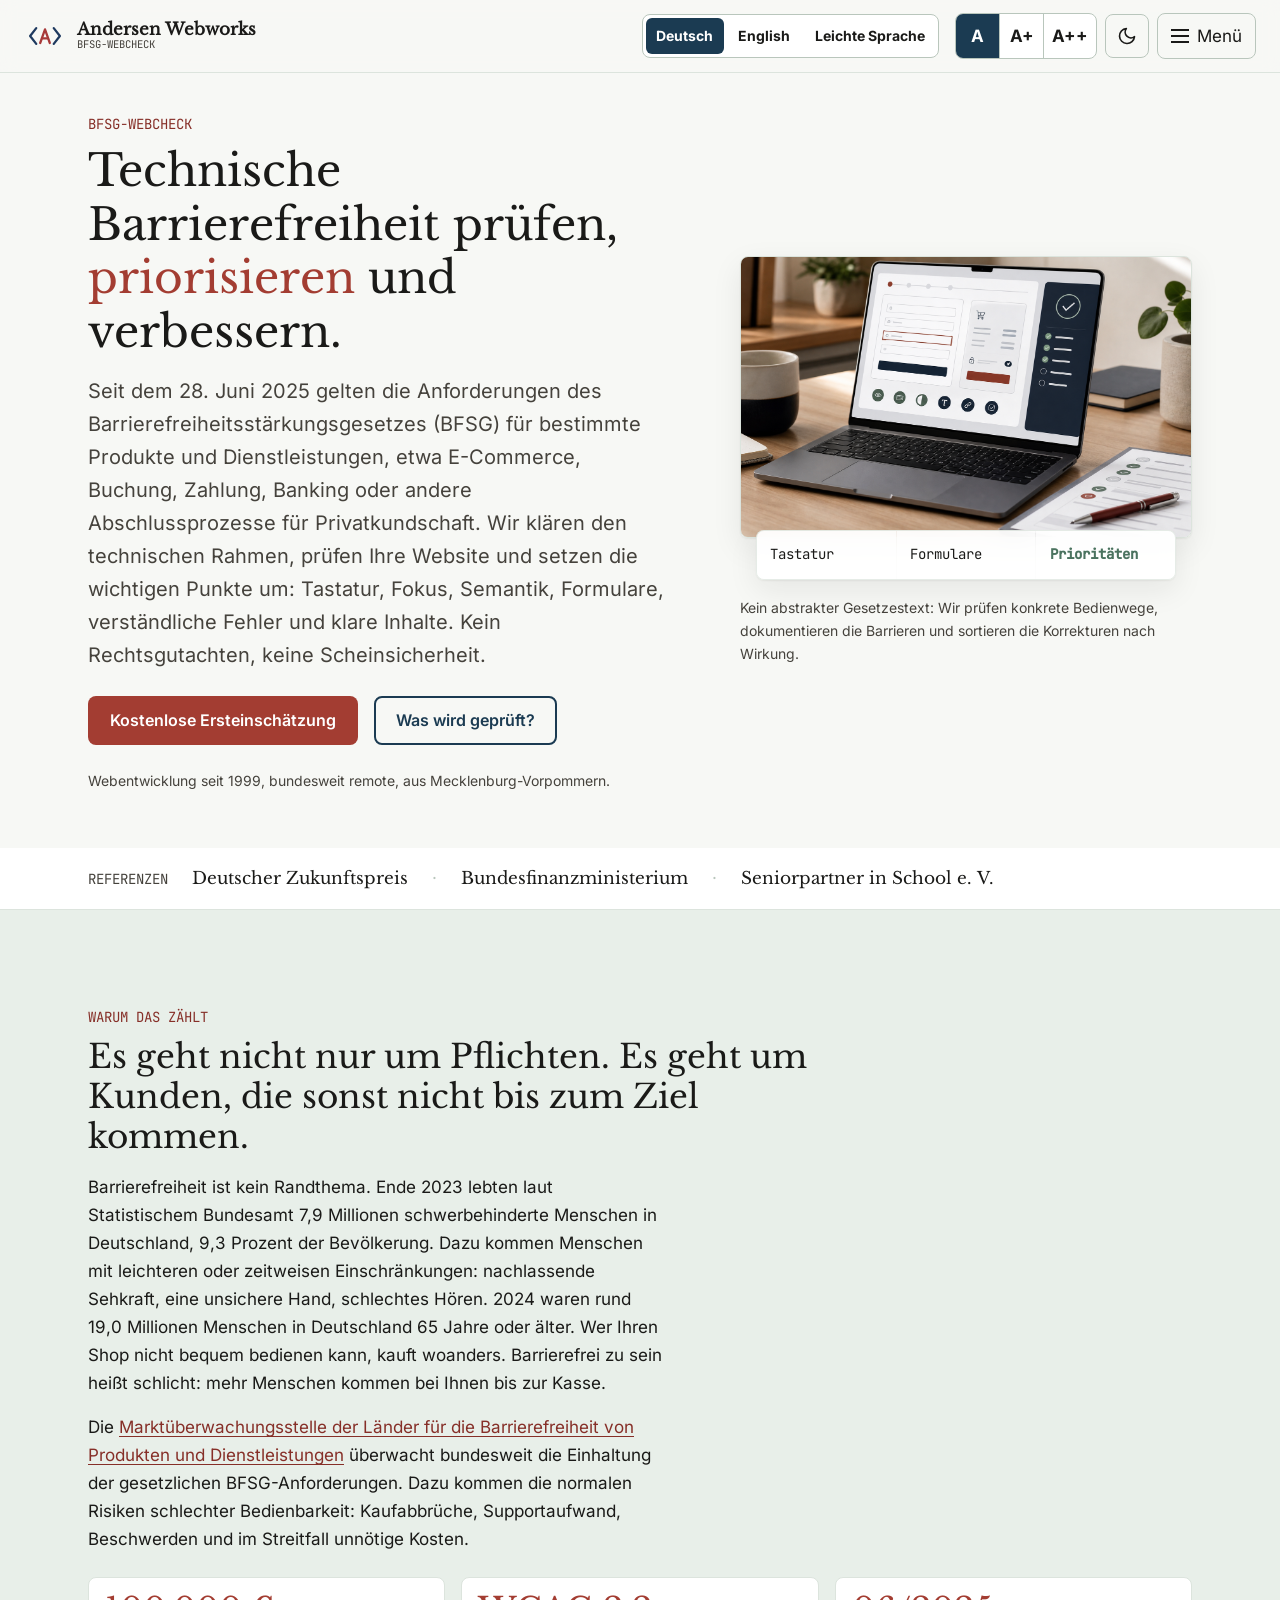
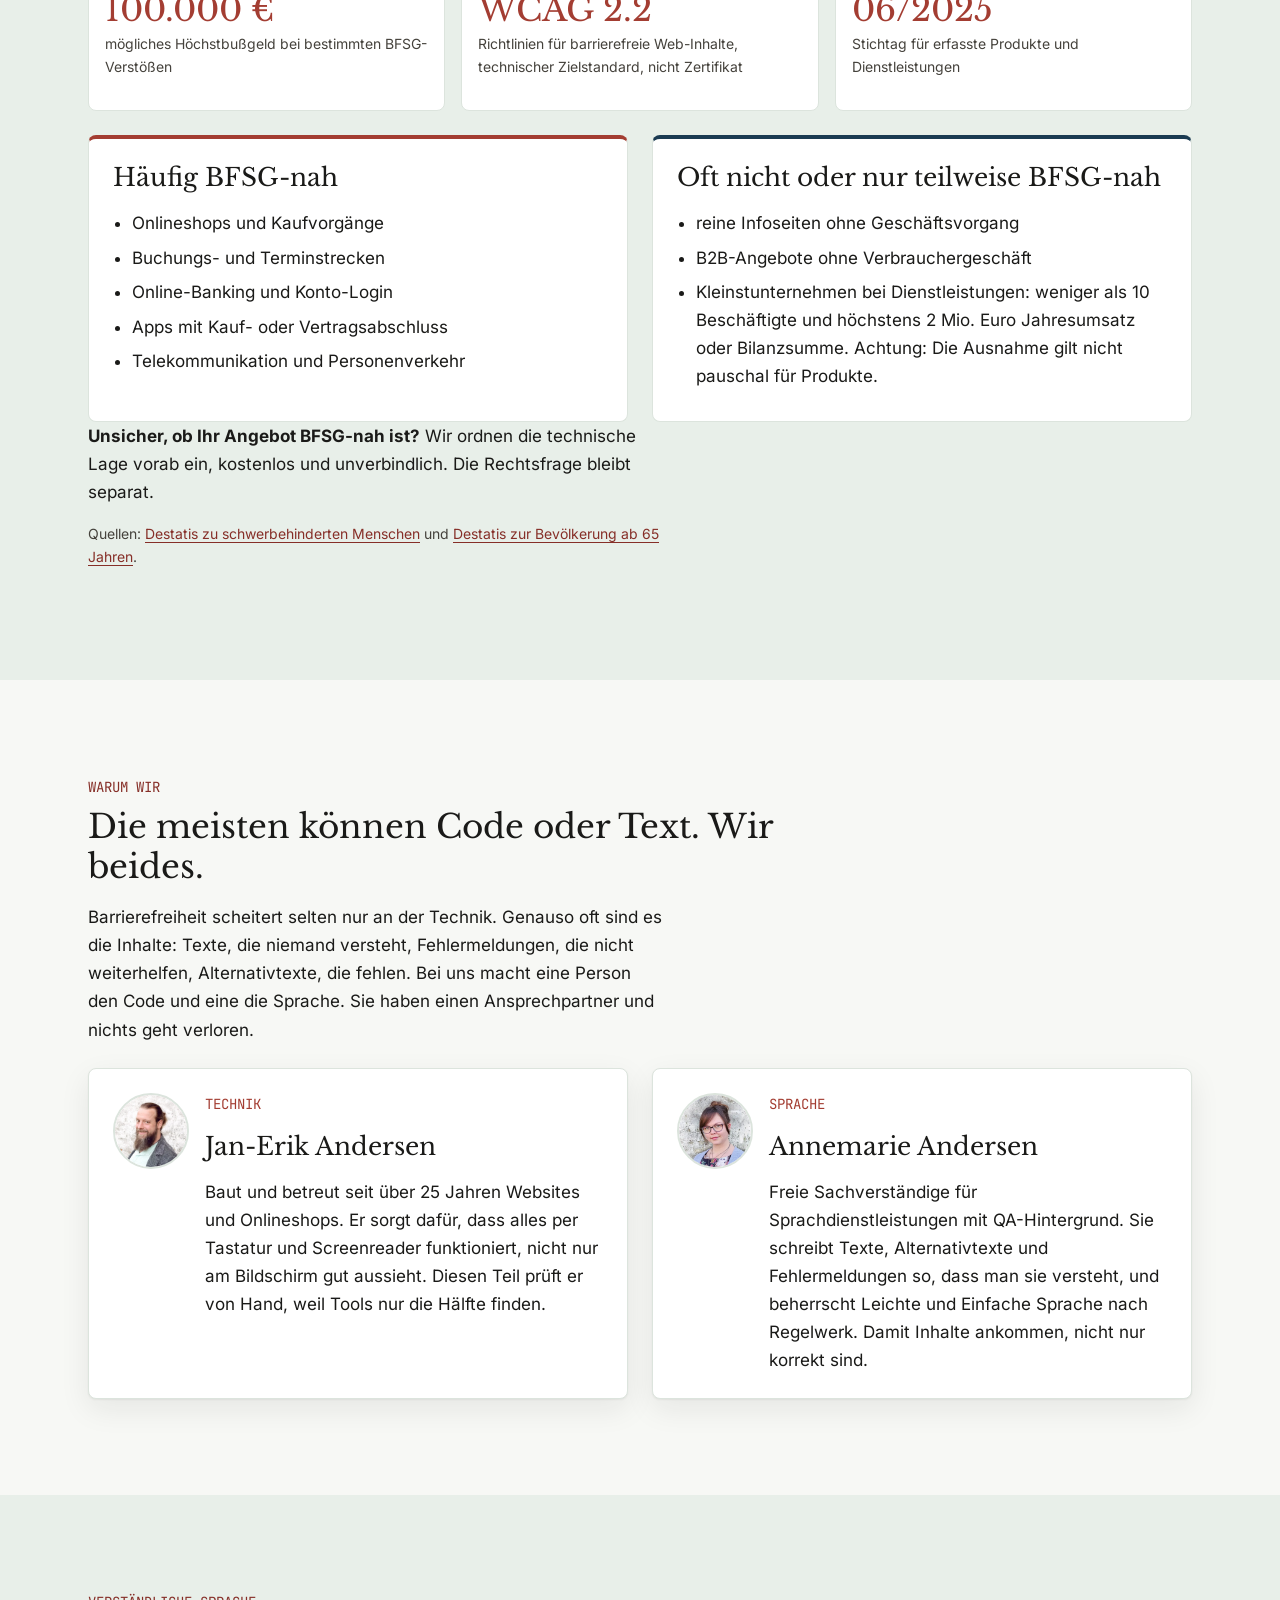
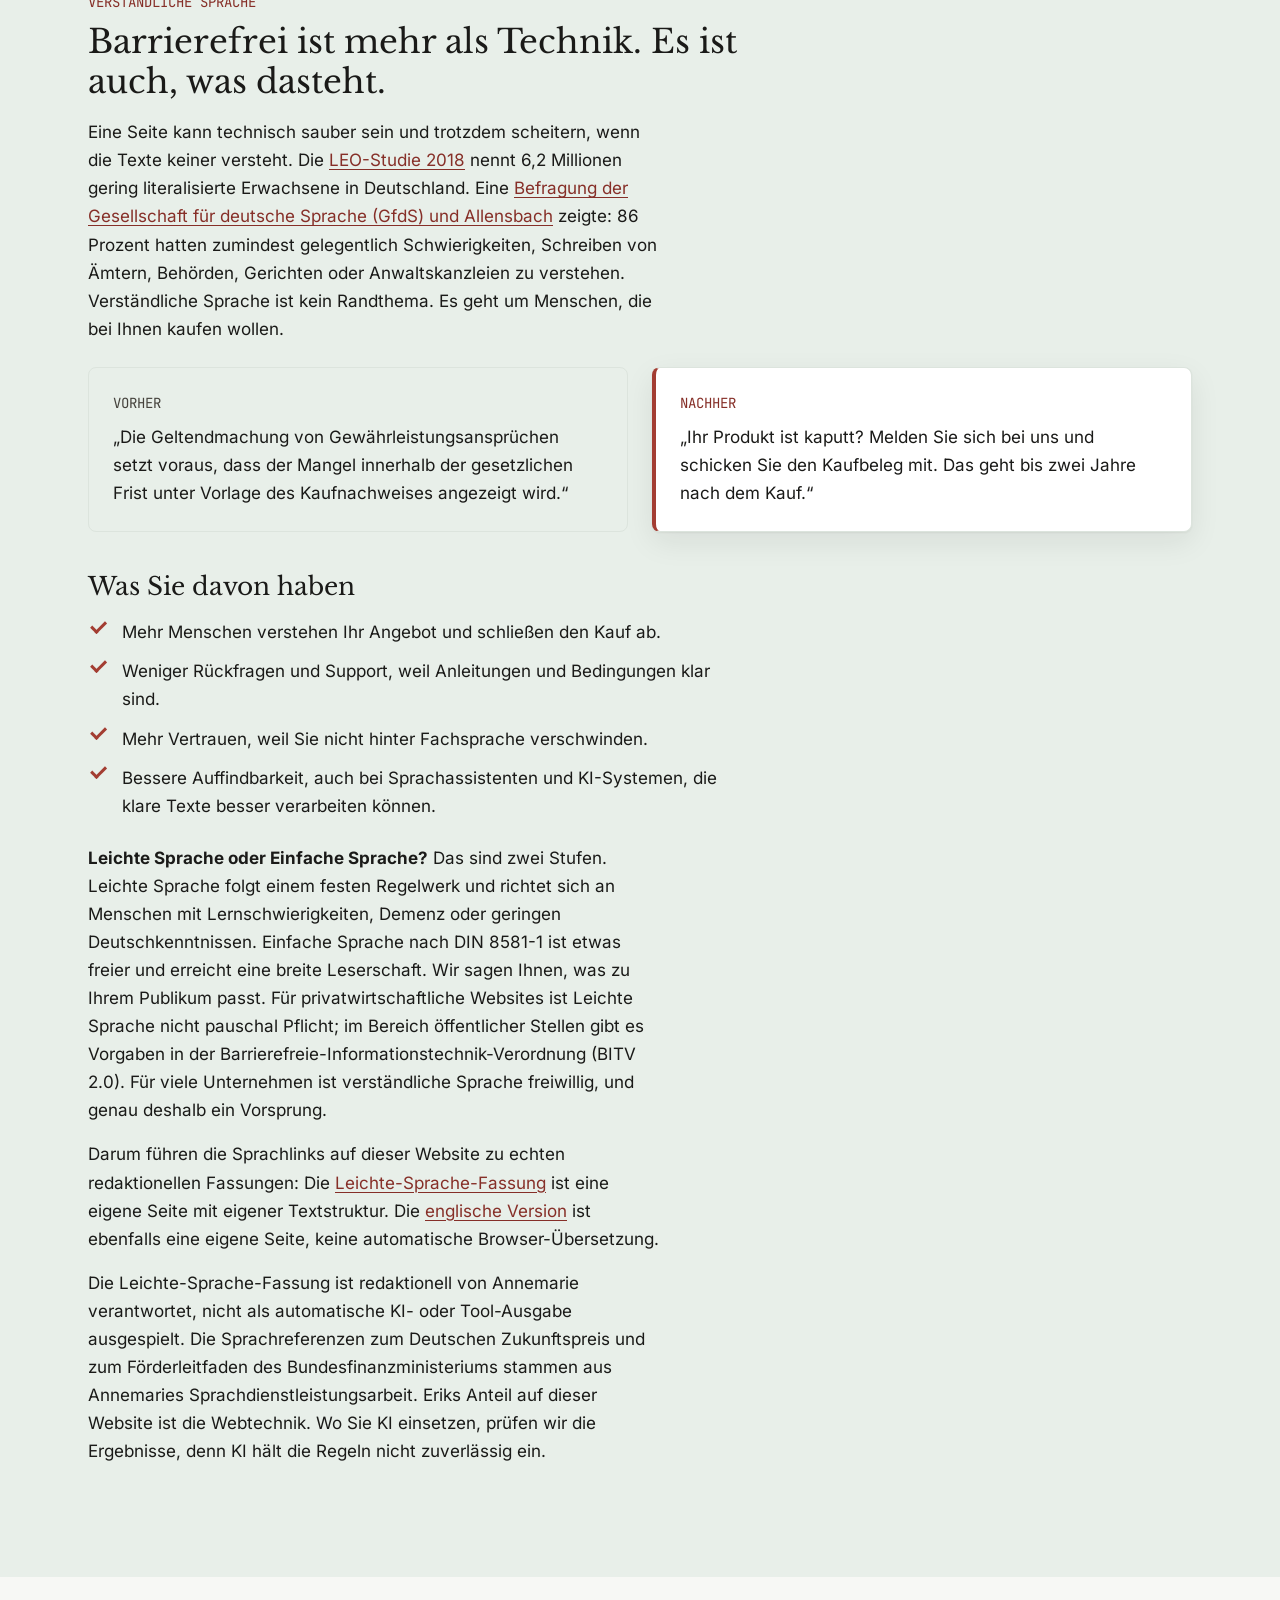
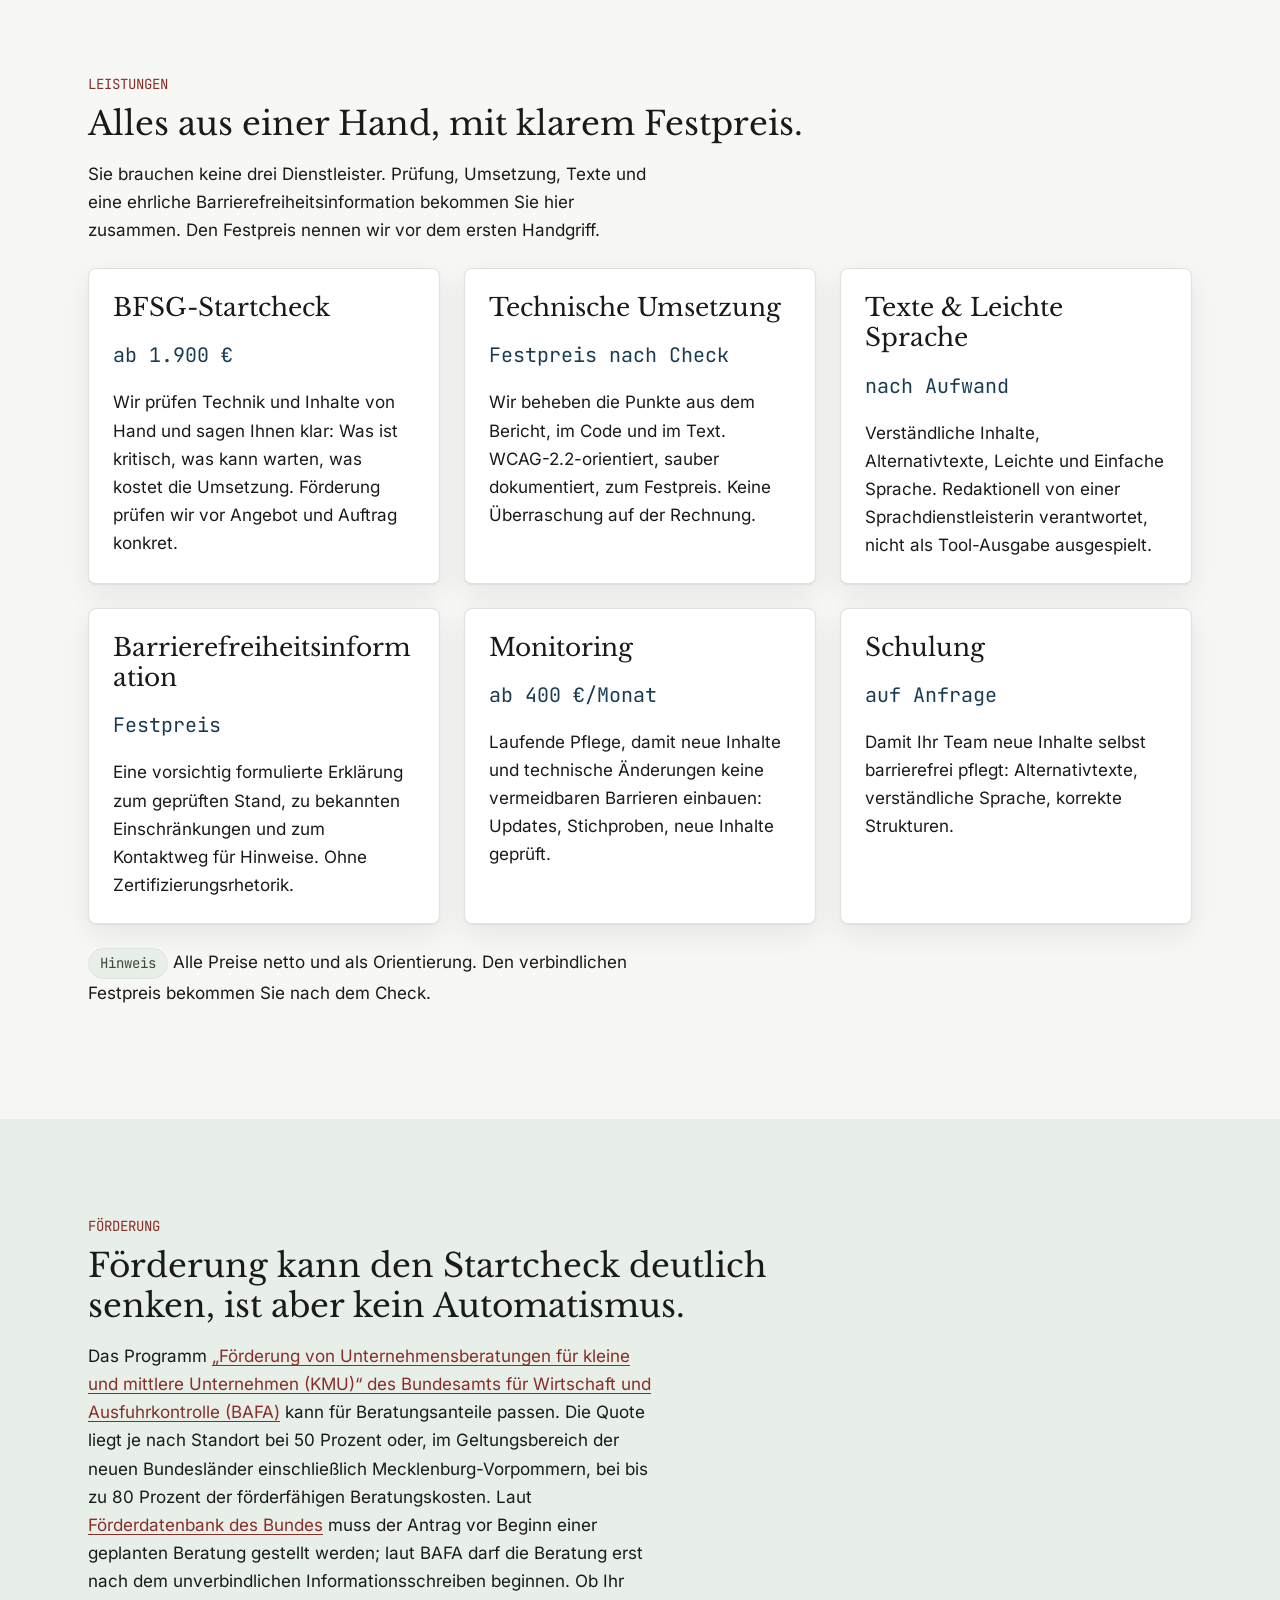
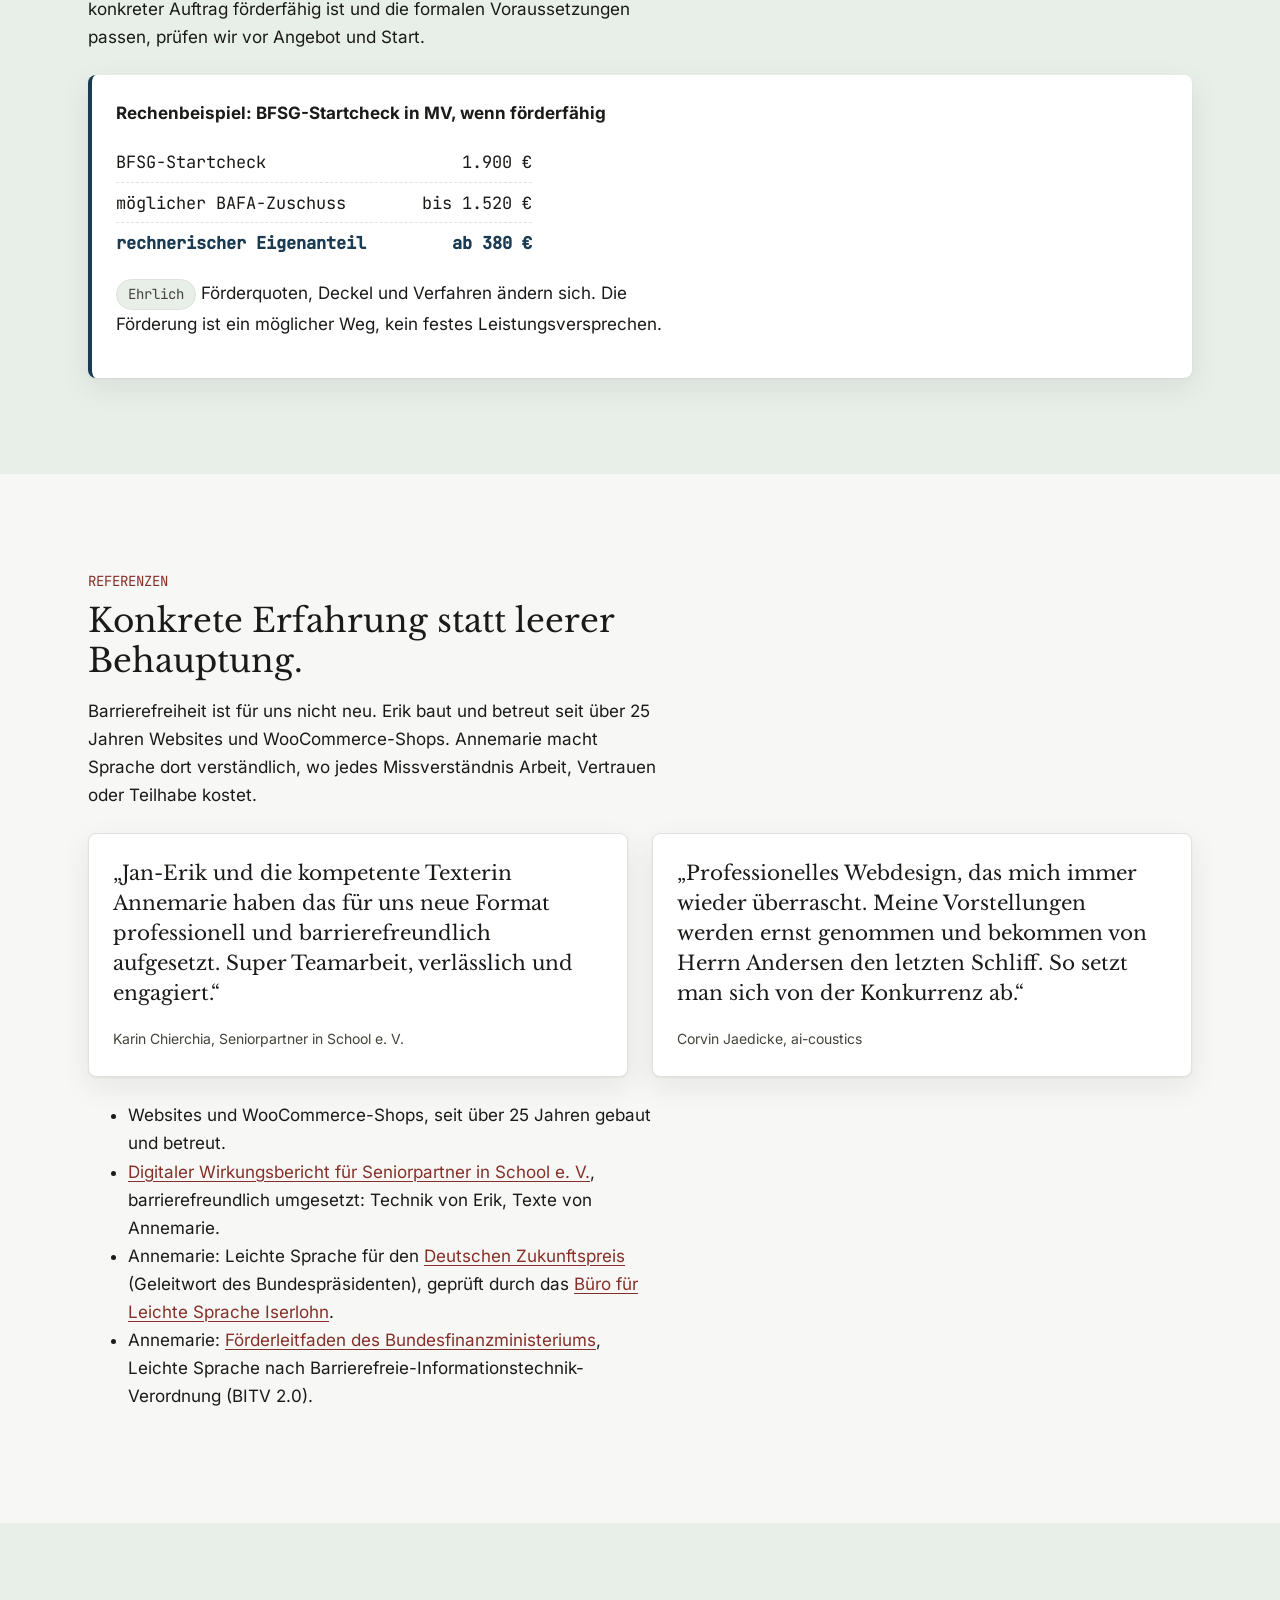
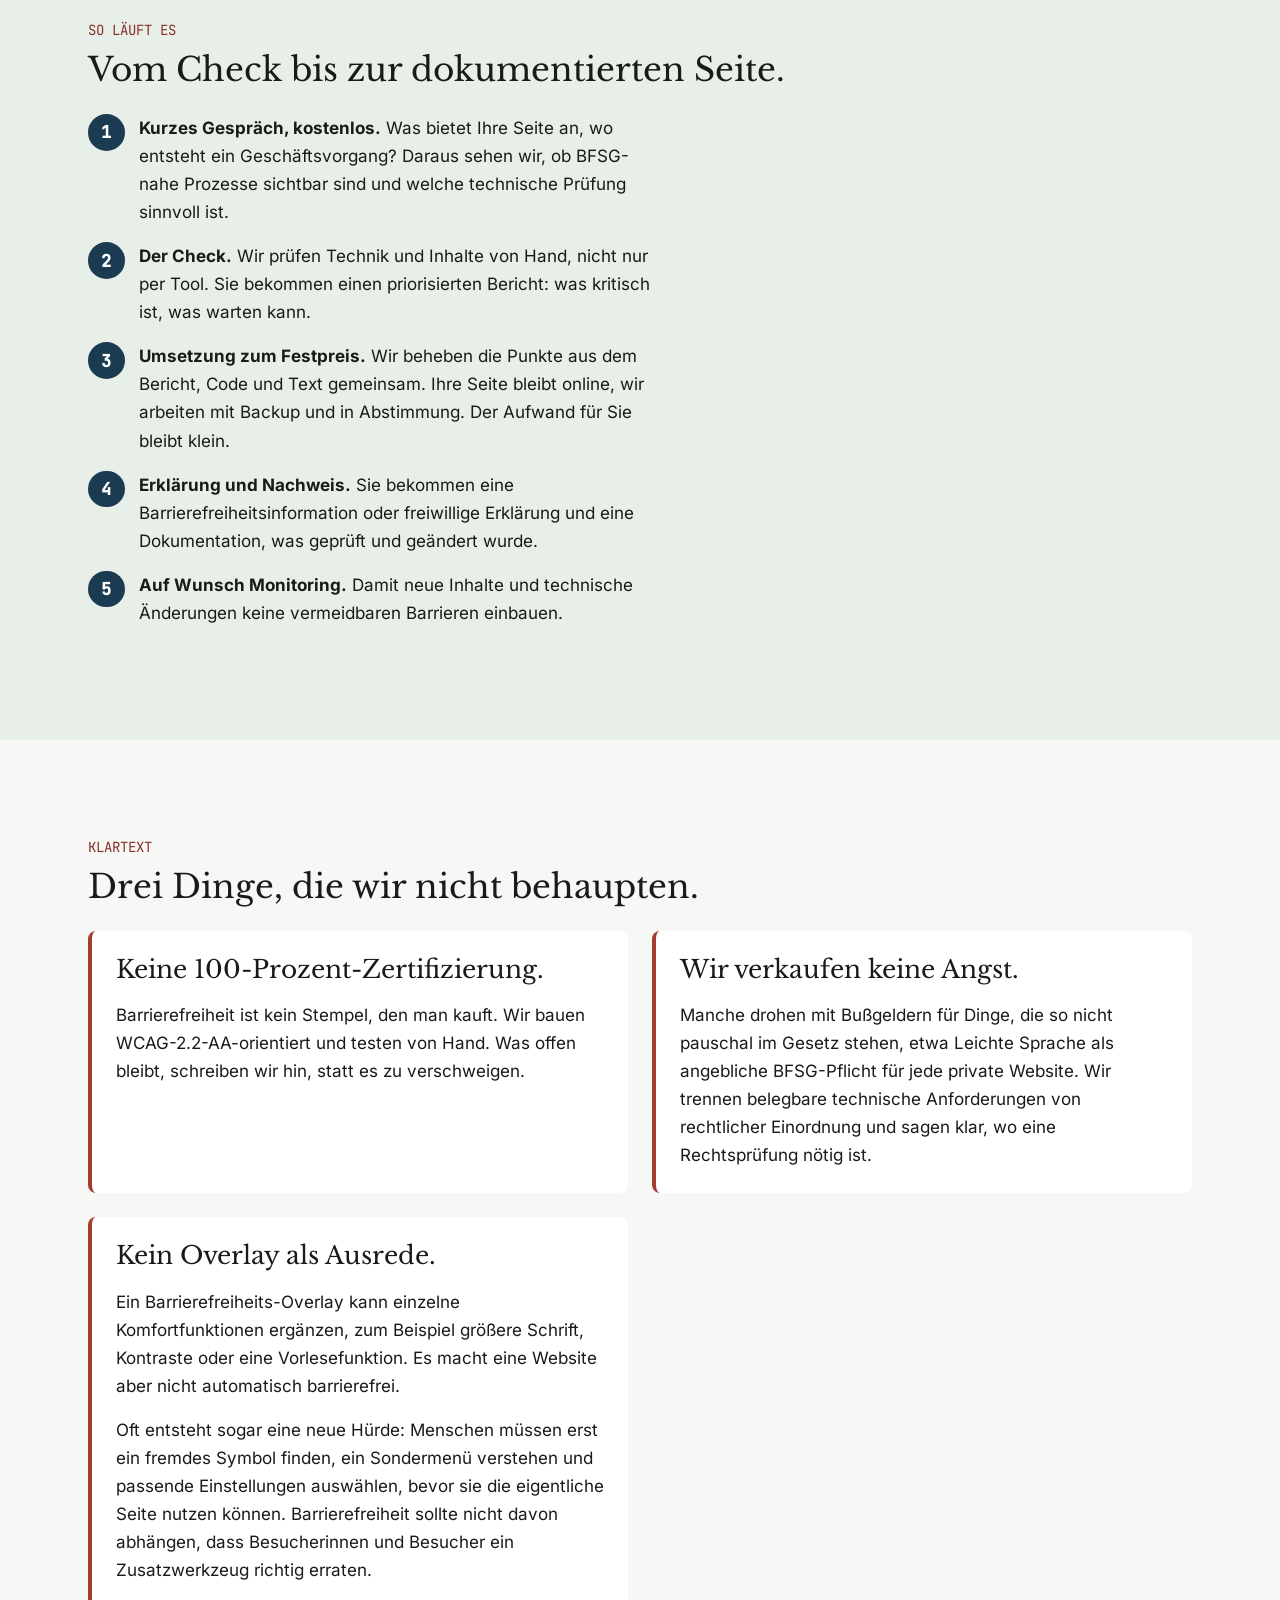
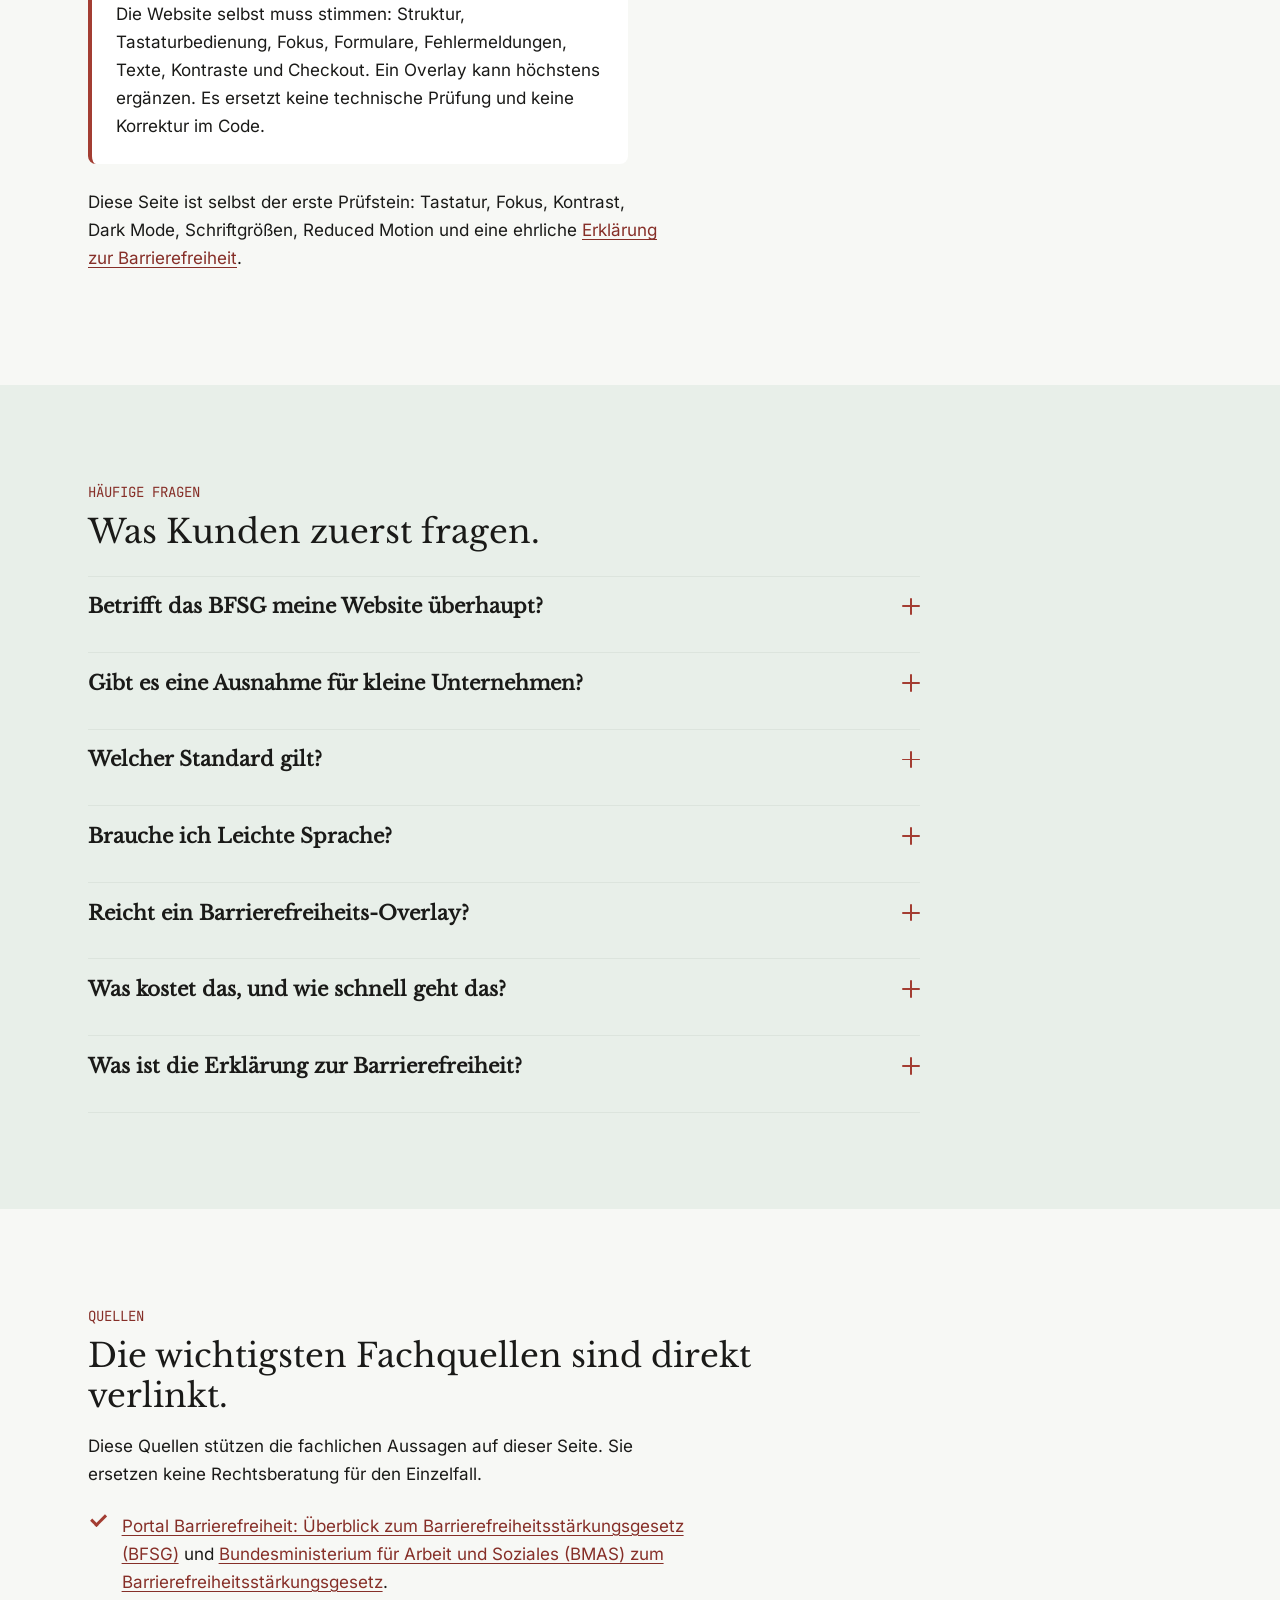
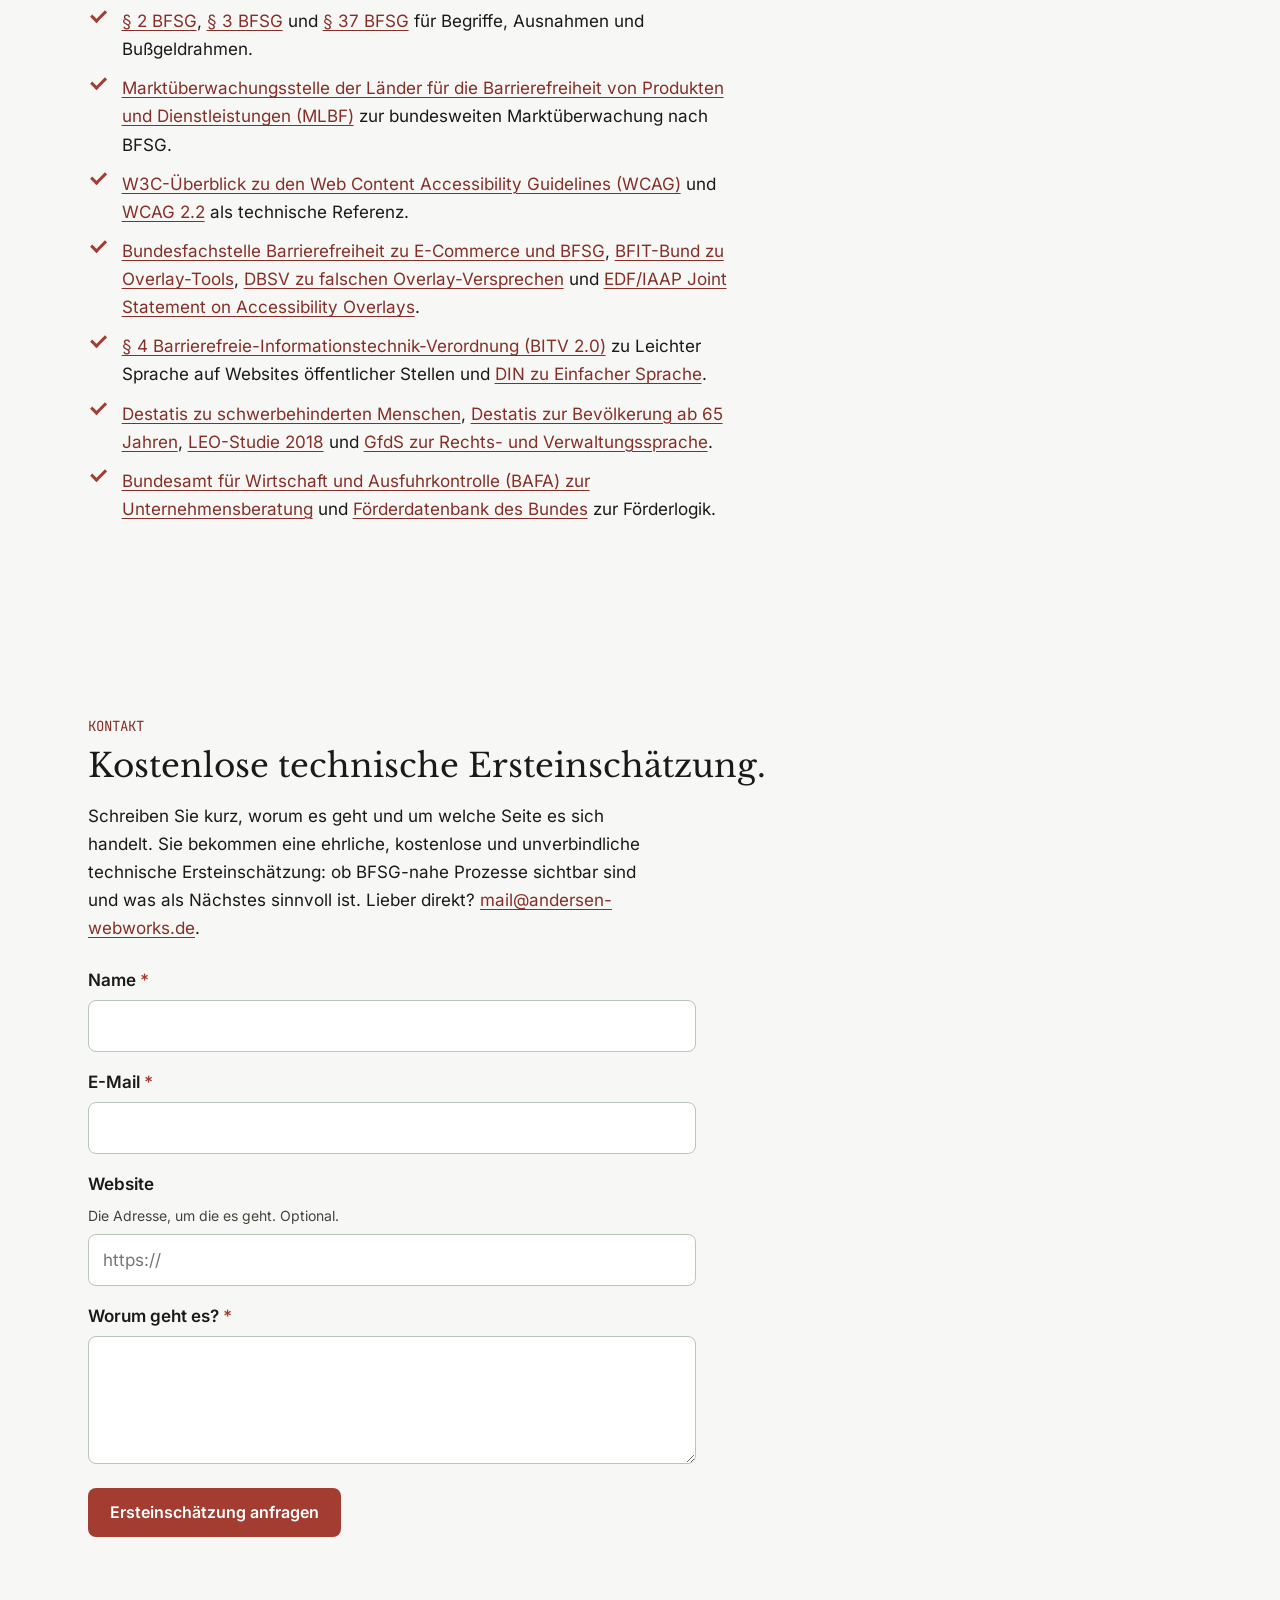
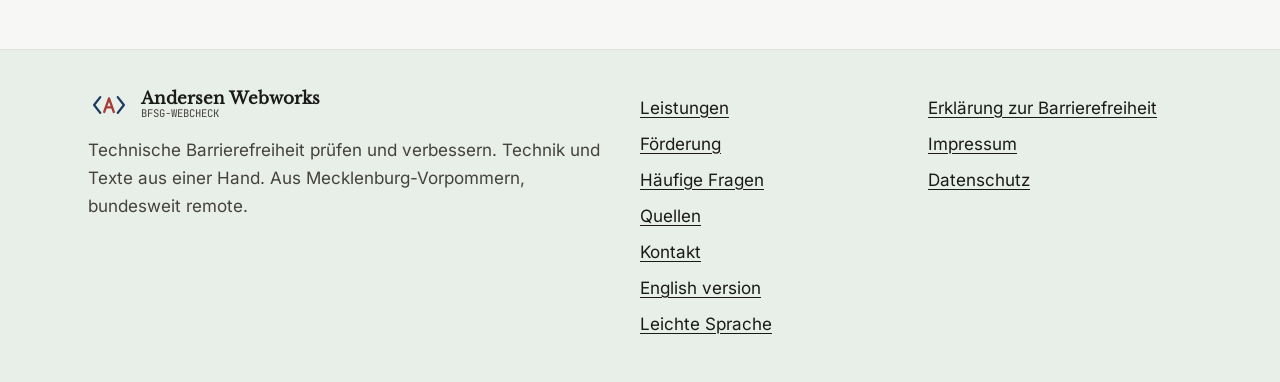
==== commit dc8b6ad8: "Ergaenze Hinweis zu Accessibility-Overlays" ====
--- a/index.html
+++ b/index.html
@@ -87,6 +87,8 @@
         "acceptedAnswer": { "@type": "Answer", "text": "Rechtlicher Rahmen sind das Barrierefreiheitsstärkungsgesetz (BFSG) und die Verordnung zum Barrierefreiheitsstärkungsgesetz (BFSGV). EN 301 549 und die Web Content Accessibility Guidelines (WCAG, Richtlinien für barrierefreie Web-Inhalte) sind technische Bezugspunkte. Wir arbeiten WCAG-2.2-AA-orientiert, weil WCAG 2.2 neuere Erfolgskriterien ergänzt; das ist ein Zielstandard, kein Zertifikat." } },
       { "@type": "Question", "name": "Brauche ich Leichte Sprache?",
         "acceptedAnswer": { "@type": "Answer", "text": "Für privatwirtschaftliche Websites ist Leichte Sprache keine pauschale BFSG-Pflicht. Für öffentliche Stellen gibt es Vorgaben in der Barrierefreie-Informationstechnik-Verordnung (BITV 2.0). Verständliche Inhalte, Alternativtexte und klare Fehlermeldungen sind trotzdem ein wichtiger Teil barrierefreier Kommunikation." } },
+      { "@type": "Question", "name": "Reicht ein Barrierefreiheits-Overlay?",
+        "acceptedAnswer": { "@type": "Answer", "text": "Nein. Ein Overlay kann einzelne Zusatzfunktionen anbieten, ersetzt aber keine barrierefreie Website. Die eigentlichen Barrieren bleiben oft im Code, in der Struktur, in Formularen, im Checkout oder in den Texten. Außerdem müssen Besucherinnen und Besucher erst ein zusätzliches Werkzeug finden, verstehen und richtig bedienen. Echte Barrierefreiheit muss in der Website selbst entstehen." } },
       { "@type": "Question", "name": "Was kostet das, und wie schnell geht das?",
         "acceptedAnswer": { "@type": "Answer", "text": "Der BFSG-Startcheck beginnt bei rund 1.900 Euro netto. Förderprogramme können den Eigenanteil senken, wenn Förderfähigkeit, Antrag und Verfahren passen. Ein möglicher Weg ist das Programm „Förderung von Unternehmensberatungen für kleine und mittlere Unternehmen (KMU)“ des Bundesamts für Wirtschaft und Ausfuhrkontrolle (BAFA). Der Antrag muss vor Beginn gestellt werden; die Beratung darf erst nach der BAFA-Rückmeldung beginnen. Das prüfen wir vor Angebot und Start." } },
       { "@type": "Question", "name": "Was ist die Erklärung zur Barrierefreiheit?",
@@ -411,7 +413,7 @@
       <div class="container">
         <div class="section-head reveal">
           <p class="eyebrow">Klartext</p>
-          <h2 id="ehr-h">Zwei Dinge, die wir nicht behaupten.</h2>
+          <h2 id="ehr-h">Drei Dinge, die wir nicht behaupten.</h2>
         </div>
         <div class="honest">
           <blockquote class="reveal">
@@ -421,6 +423,12 @@
           <blockquote class="reveal">
             <h3>Wir verkaufen keine Angst.</h3>
             <p>Manche drohen mit Bußgeldern für Dinge, die so nicht pauschal im Gesetz stehen, etwa Leichte Sprache als angebliche BFSG-Pflicht für jede private Website. Wir trennen belegbare technische Anforderungen von rechtlicher Einordnung und sagen klar, wo eine Rechtsprüfung nötig ist.</p>
+          </blockquote>
+          <blockquote class="reveal">
+            <h3>Kein Overlay als Ausrede.</h3>
+            <p>Ein Barrierefreiheits-Overlay kann einzelne Komfortfunktionen ergänzen, zum Beispiel größere Schrift, Kontraste oder eine Vorlesefunktion. Es macht eine Website aber nicht automatisch barrierefrei.</p>
+            <p>Oft entsteht sogar eine neue Hürde: Menschen müssen erst ein fremdes Symbol finden, ein Sondermenü verstehen und passende Einstellungen auswählen, bevor sie die eigentliche Seite nutzen können. Barrierefreiheit sollte nicht davon abhängen, dass Besucherinnen und Besucher ein Zusatzwerkzeug richtig erraten.</p>
+            <p>Die Website selbst muss stimmen: Struktur, Tastaturbedienung, Fokus, Formulare, Fehlermeldungen, Texte, Kontraste und Checkout. Ein Overlay kann höchstens ergänzen. Es ersetzt keine technische Prüfung und keine Korrektur im Code.</p>
           </blockquote>
         </div>
         <p class="reveal" style="margin-top:var(--space-3)">Diese Seite ist selbst der erste Prüfstein: Tastatur, Fokus, Kontrast, Dark Mode, Schriftgrößen, Reduced Motion und eine ehrliche <a href="barrierefreiheit/index.html">Erklärung zur Barrierefreiheit</a>.</p>
@@ -482,22 +490,34 @@
           <div class="accordion__item">
             <h3>
               <button class="accordion__trigger" type="button" aria-expanded="false" aria-controls="faq-5" id="faq-5-btn">
+                Reicht ein Barrierefreiheits-Overlay?
+                <span class="accordion__icon" aria-hidden="true"></span>
+              </button>
+            </h3>
+            <div class="accordion__panel" id="faq-5" role="region" aria-labelledby="faq-5-btn">
+              <p>Nein. Ein Overlay kann einzelne Zusatzfunktionen anbieten, zum Beispiel größere Schrift, Kontrastansichten oder eine Vorlesefunktion. Es repariert aber nicht zuverlässig die eigentlichen Barrieren einer Website: fehlende Formularlabels, falsche Überschriften, unklare Buttons, schlechte Fokusführung, nicht bedienbare Menüs, fehlerhafte Fehlermeldungen, unzugängliche PDFs oder einen Checkout, der mit Tastatur und Screenreader nicht sauber funktioniert.</p>
+              <p>Es kann außerdem zusätzliche Bedienlast erzeugen. Wer Unterstützung braucht, soll dann erst ein fremdes Symbol finden, ein Menü verstehen und passende Einstellungen auswählen. Das ist nicht selbsterklärend. Echte Barrierefreiheit entsteht in der Website selbst.</p>
+            </div>
+          </div>
+          <div class="accordion__item">
+            <h3>
+              <button class="accordion__trigger" type="button" aria-expanded="false" aria-controls="faq-6" id="faq-6-btn">
                 Was kostet das, und wie schnell geht das?
                 <span class="accordion__icon" aria-hidden="true"></span>
               </button>
             </h3>
-            <div class="accordion__panel" id="faq-5" role="region" aria-labelledby="faq-5-btn">
+            <div class="accordion__panel" id="faq-6" role="region" aria-labelledby="faq-6-btn">
               <p>Der BFSG-Startcheck beginnt bei rund 1.900 Euro netto. Wenn ein Förderprogramm passt und der Antrag rechtzeitig gestellt wird, kann der Eigenanteil deutlich niedriger liegen. Ein möglicher Weg ist das Programm „Förderung von Unternehmensberatungen für kleine und mittlere Unternehmen (KMU)“ des Bundesamts für Wirtschaft und Ausfuhrkontrolle (BAFA). Das prüfen wir vor Angebot und Auftrag, nicht nachträglich als Verkaufsversprechen. Den Festpreis für die Umsetzung bekommen Sie nach dem Check.</p>
             </div>
           </div>
           <div class="accordion__item">
             <h3>
-              <button class="accordion__trigger" type="button" aria-expanded="false" aria-controls="faq-6" id="faq-6-btn">
+              <button class="accordion__trigger" type="button" aria-expanded="false" aria-controls="faq-7" id="faq-7-btn">
                 Was ist die Erklärung zur Barrierefreiheit?
                 <span class="accordion__icon" aria-hidden="true"></span>
               </button>
             </h3>
-            <div class="accordion__panel" id="faq-6" role="region" aria-labelledby="faq-6-btn">
+            <div class="accordion__panel" id="faq-7" role="region" aria-labelledby="faq-7-btn">
               <p>Sie beschreibt den geprüften Stand, bekannte Einschränkungen und einen Kontaktweg für Hinweise. Bei BFSG-nahen Diensten können solche Informationen rechtlich relevant sein; bei reinen Informationsseiten kann eine freiwillige Erklärung trotzdem sinnvoll sein. Wir formulieren sie so, dass sie nicht mehr verspricht, als die Seite hält.</p>
             </div>
           </div>
@@ -518,6 +538,7 @@
           <li><a href="https://www.gesetze-im-internet.de/bfsg/__2.html">§ 2 BFSG</a>, <a href="https://www.gesetze-im-internet.de/bfsg/__3.html">§ 3 BFSG</a> und <a href="https://www.gesetze-im-internet.de/bfsg/__37.html">§ 37 BFSG</a> für Begriffe, Ausnahmen und Bußgeldrahmen.</li>
           <li><a href="https://www.mlbf-barrierefrei.de/">Marktüberwachungsstelle der Länder für die Barrierefreiheit von Produkten und Dienstleistungen (MLBF)</a> zur bundesweiten Marktüberwachung nach BFSG.</li>
           <li><a href="https://www.w3.org/WAI/standards-guidelines/wcag/">W3C-Überblick zu den Web Content Accessibility Guidelines (WCAG)</a> und <a href="https://www.w3.org/TR/WCAG22/">WCAG 2.2</a> als technische Referenz.</li>
+          <li><a href="https://www.bundesfachstelle-barrierefreiheit.de/DE/Fachwissen/Produkte-und-Dienstleistungen/Barrierefreiheitsstaerkungsgesetz/E-Commerce/online-shops_node">Bundesfachstelle Barrierefreiheit zu E-Commerce und BFSG</a>, <a href="https://www.bfit-bund.de/DE/Publikation/einschaetzung-overlaytools">BFIT-Bund zu Overlay-Tools</a>, <a href="https://www.dbsv.org/aktuell/barrierefreiheit-overlay-tools-achtung-vor-falschen-werbeversprechen.html">DBSV zu falschen Overlay-Versprechen</a> und <a href="https://www.edf-feph.org/publications/joint-statement-on-accessibility-overlays/">EDF/IAAP Joint Statement on Accessibility Overlays</a>.</li>
           <li><a href="https://www.gesetze-im-internet.de/bitv_2_0/__4.html">§ 4 Barrierefreie-Informationstechnik-Verordnung (BITV 2.0)</a> zu Leichter Sprache auf Websites öffentlicher Stellen und <a href="https://www.din.de/de/din-und-seine-partner/presse/mitteilungen/erste-din-normen-fuer-einfache-sprache-veroeffentlicht--1090866">DIN zu Einfacher Sprache</a>.</li>
           <li><a href="https://www.destatis.de/DE/Presse/Pressemitteilungen/2024/07/PD24_281_227.html">Destatis zu schwerbehinderten Menschen</a>, <a href="https://www.destatis.de/DE/Themen/Querschnitt/Demografischer-Wandel/Aeltere-Menschen/bevoelkerung-ab-65-j.html">Destatis zur Bevölkerung ab 65 Jahren</a>, <a href="https://leo.blogs.uni-hamburg.de/leo-2018-62-millionen-gering-literalisierte-erwachsene/">LEO-Studie 2018</a> und <a href="https://gfds.de/verstaendliche-rechts-und-verwaltungssprache/">GfdS zur Rechts- und Verwaltungssprache</a>.</li>
           <li><a href="https://www.bafa.de/DE/Wirtschaft/Beratung_Finanzierung/Unternehmensberatung/unternehmensberatung_node.html">Bundesamt für Wirtschaft und Ausfuhrkontrolle (BAFA) zur Unternehmensberatung</a> und <a href="https://www.foerderdatenbank.de/FDB/Content/DE/Foerderprogramm/Bund/BMWi/rahmenrichtlinie-zur-foerderung-unternehmerischen.html">Förderdatenbank des Bundes</a> zur Förderlogik.</li>
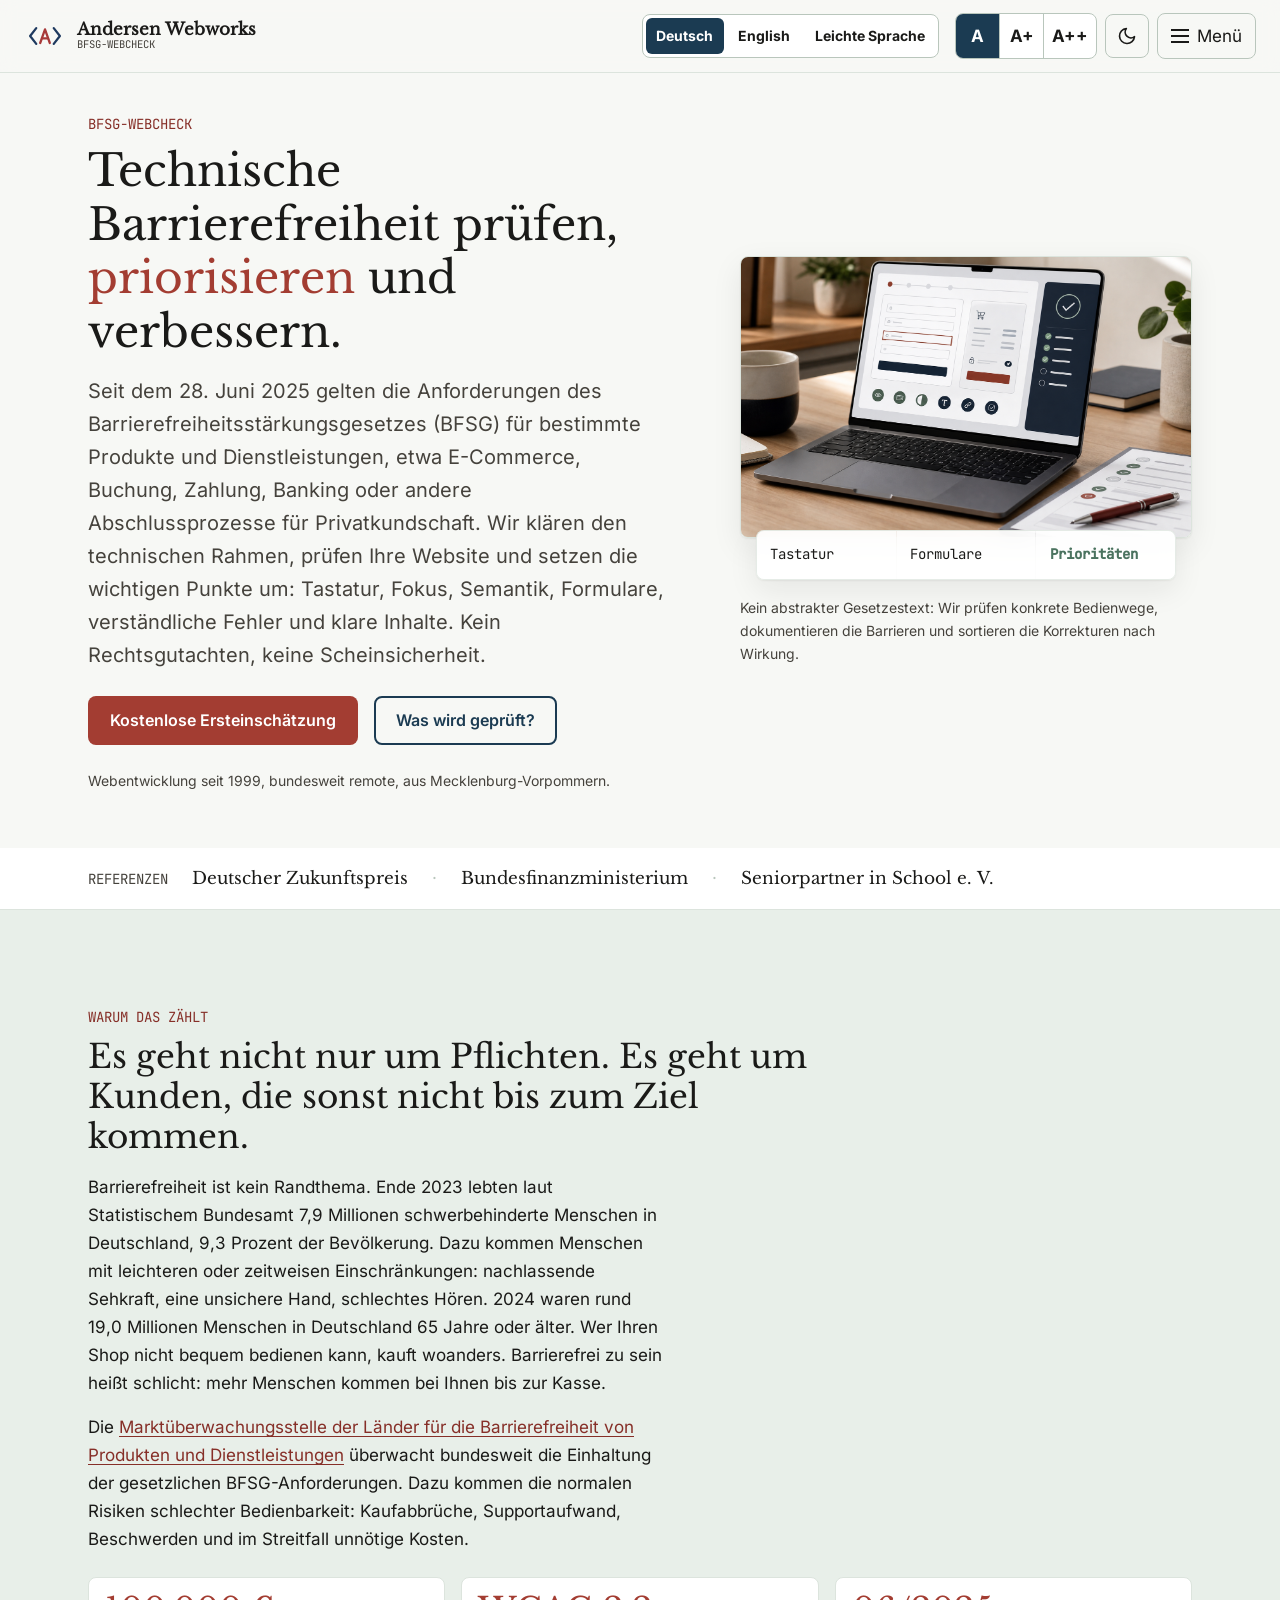
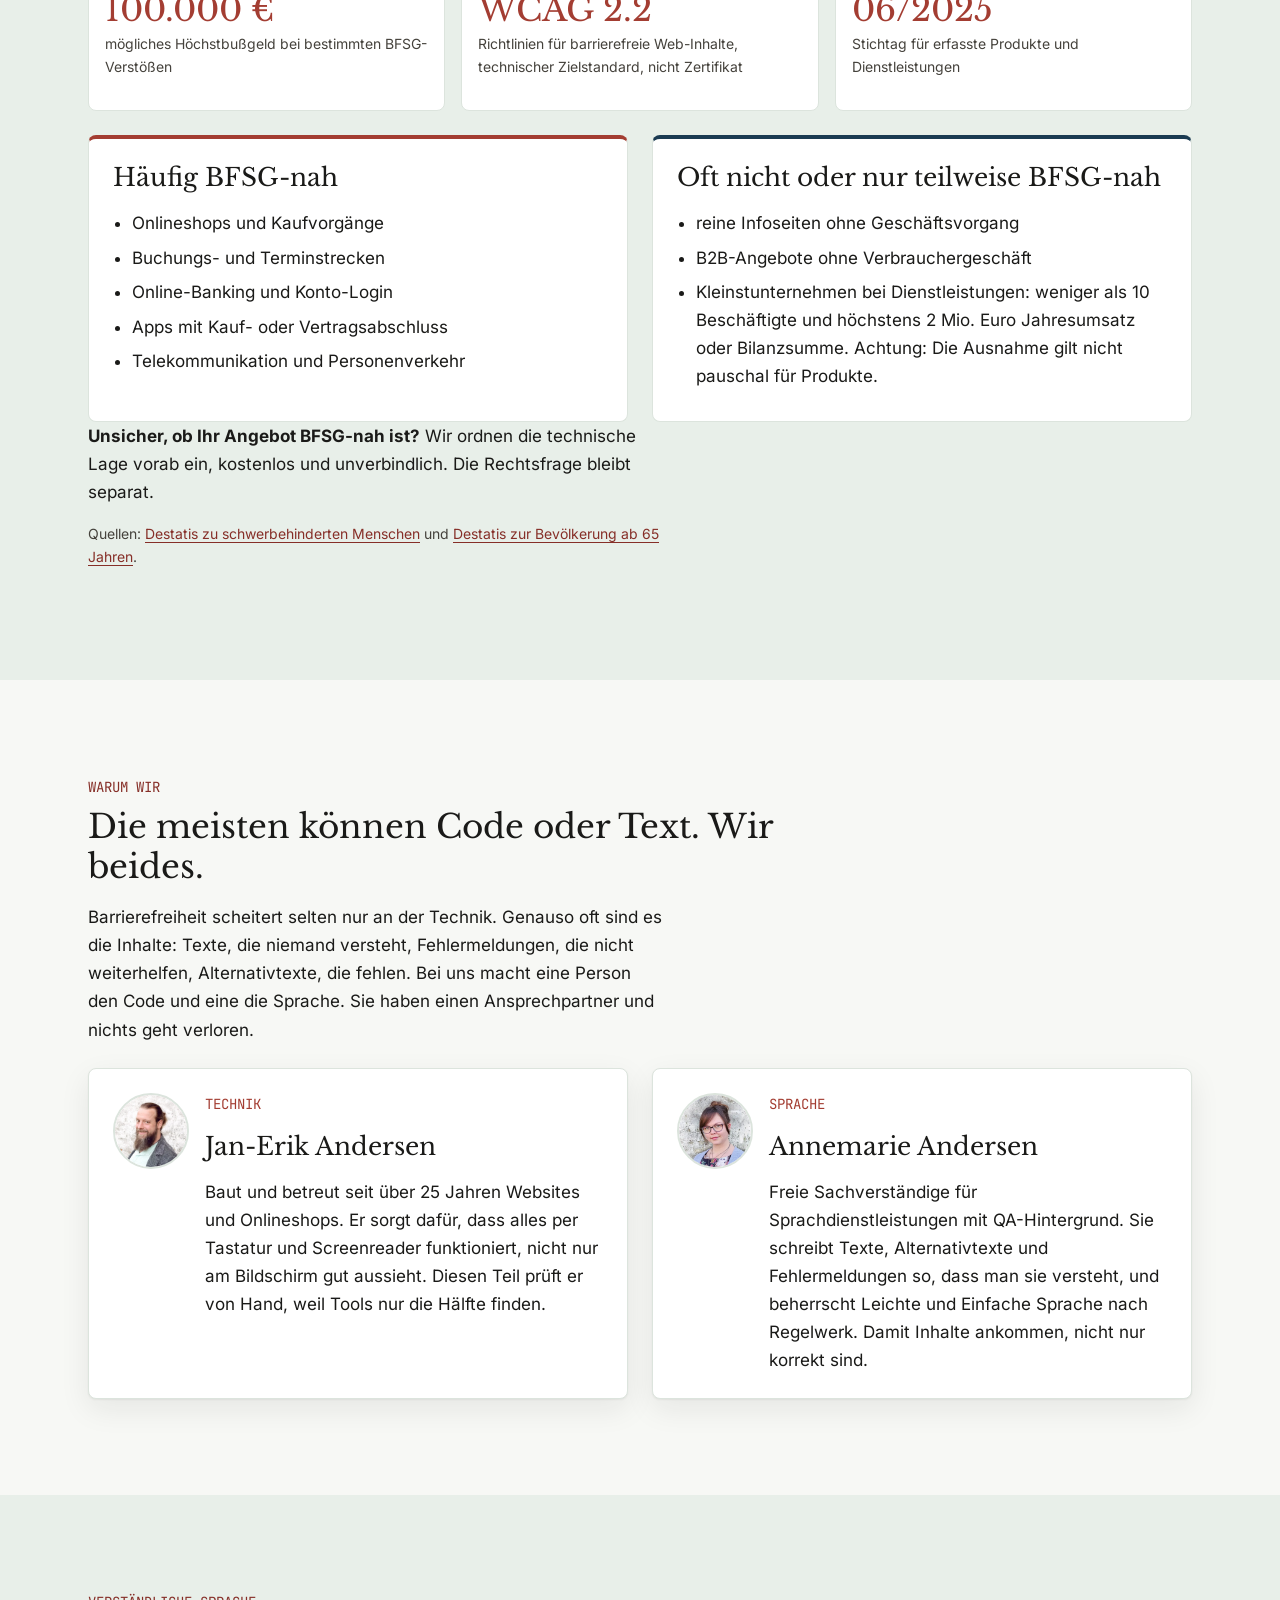
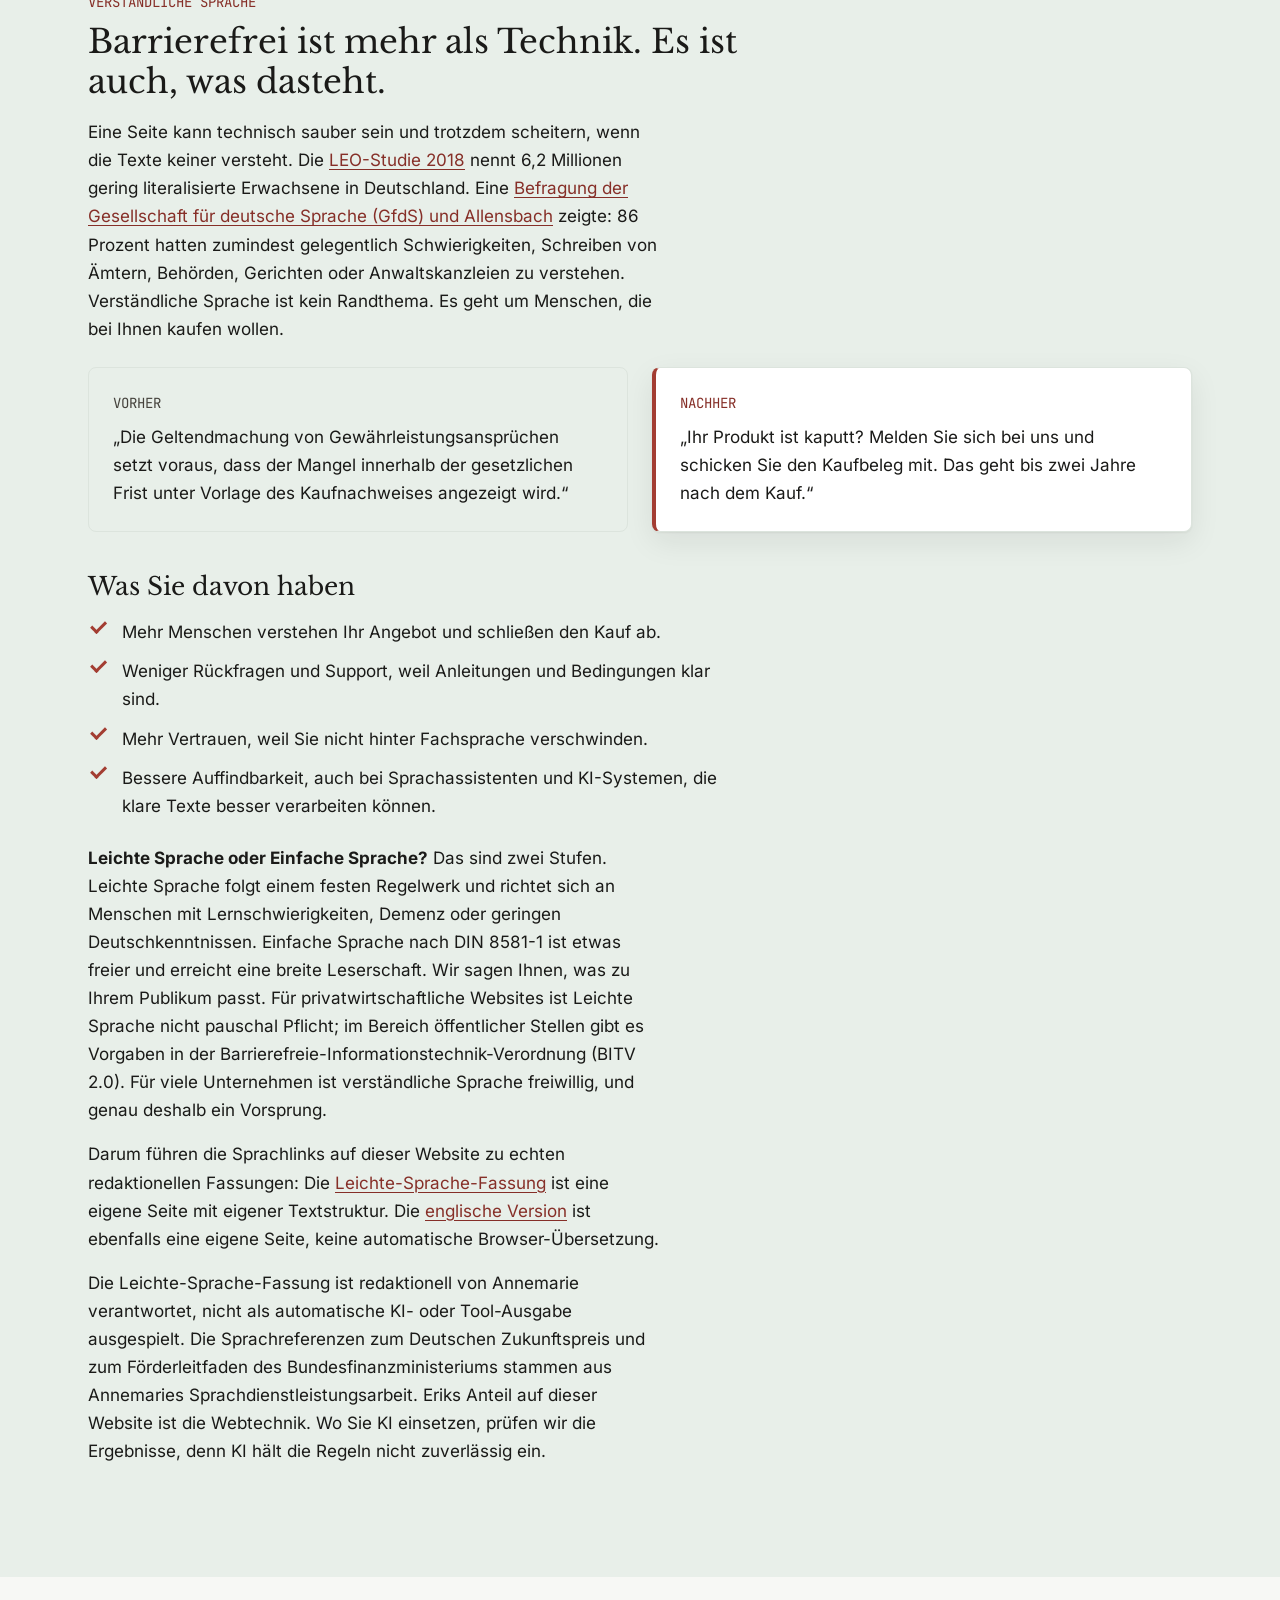
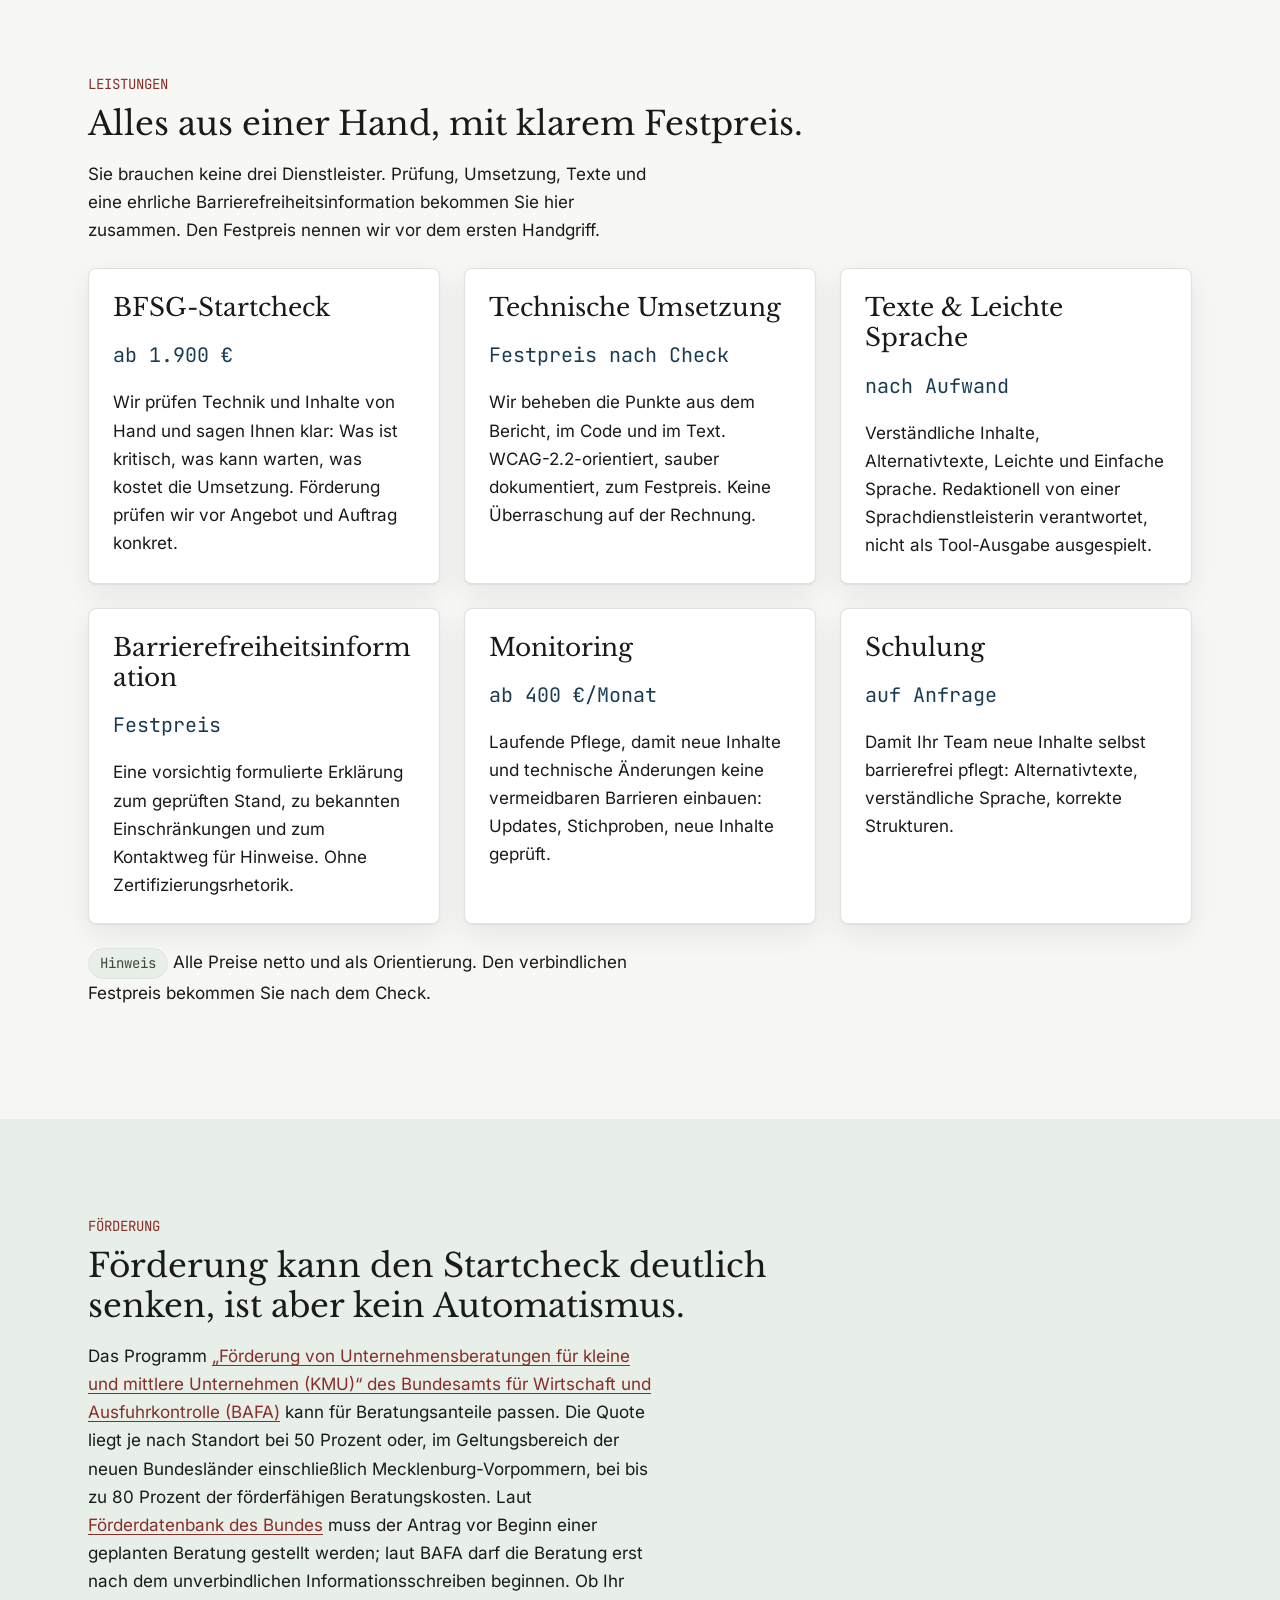
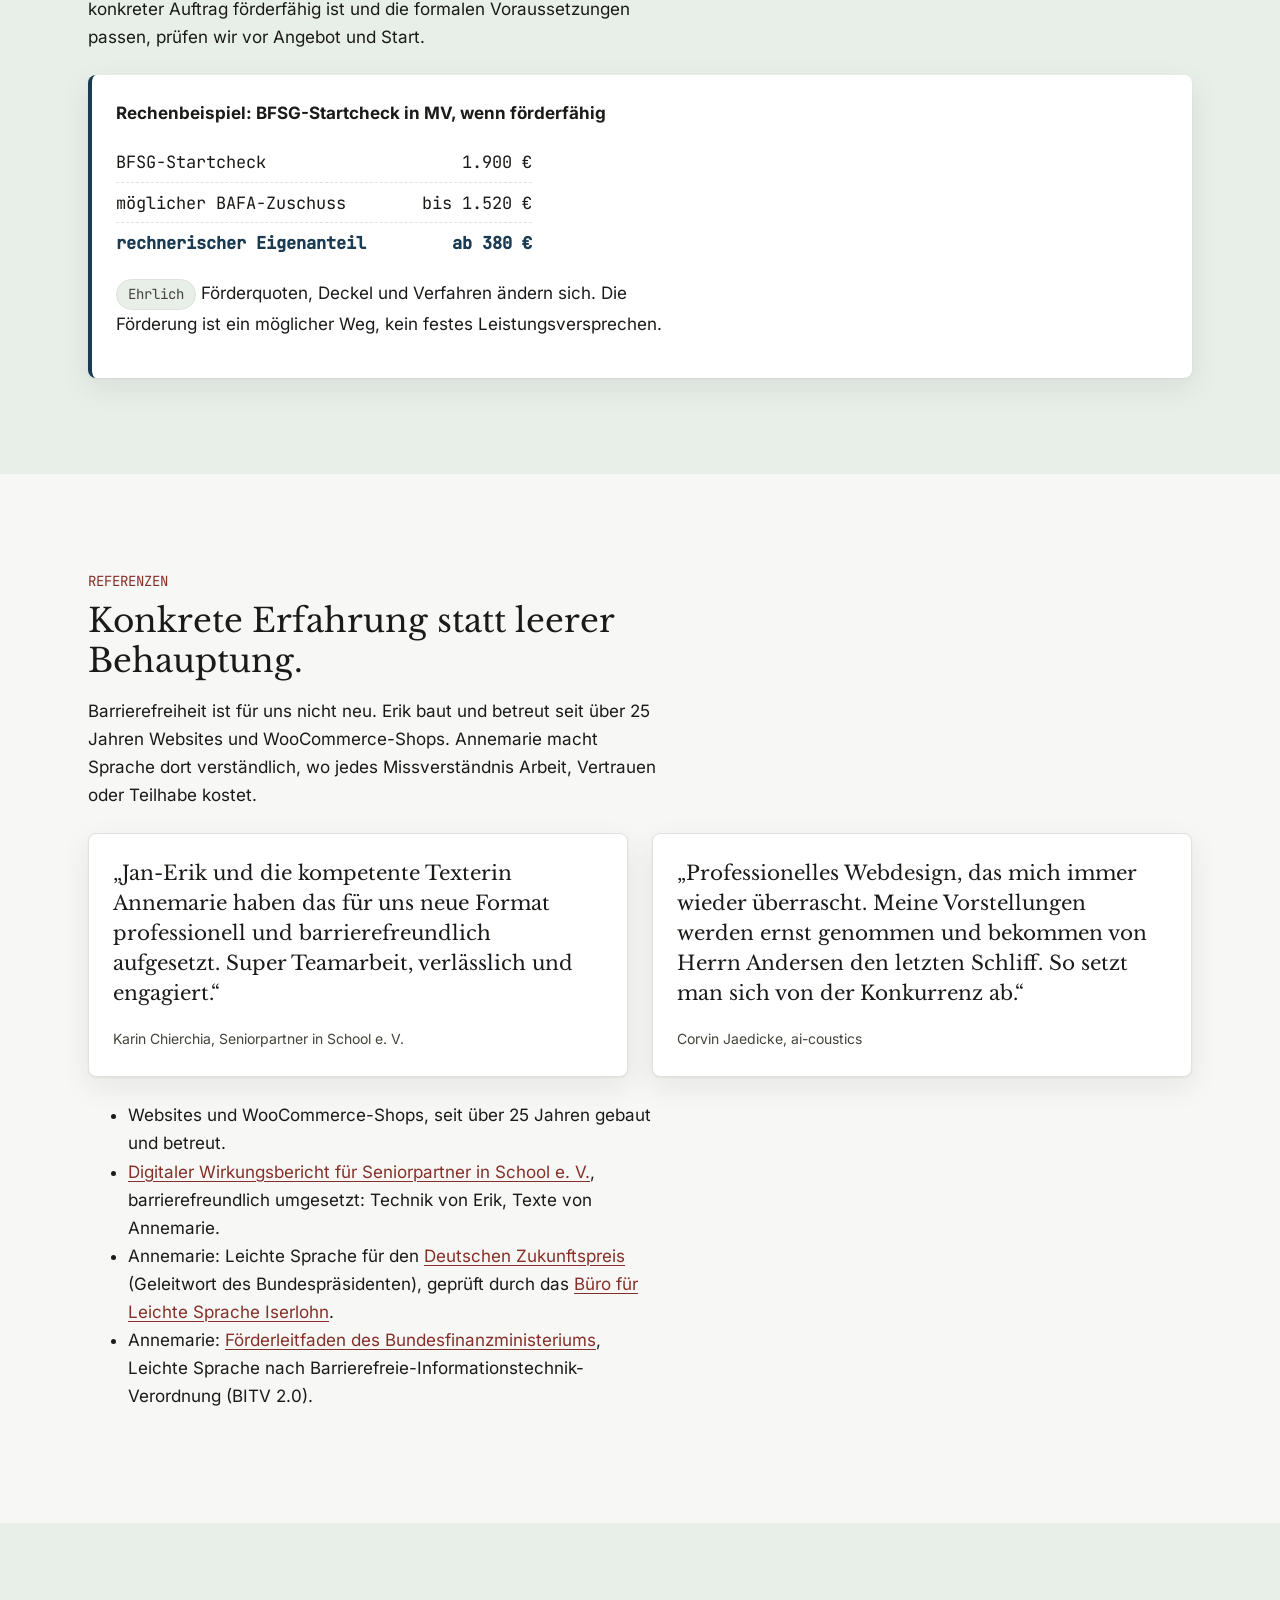
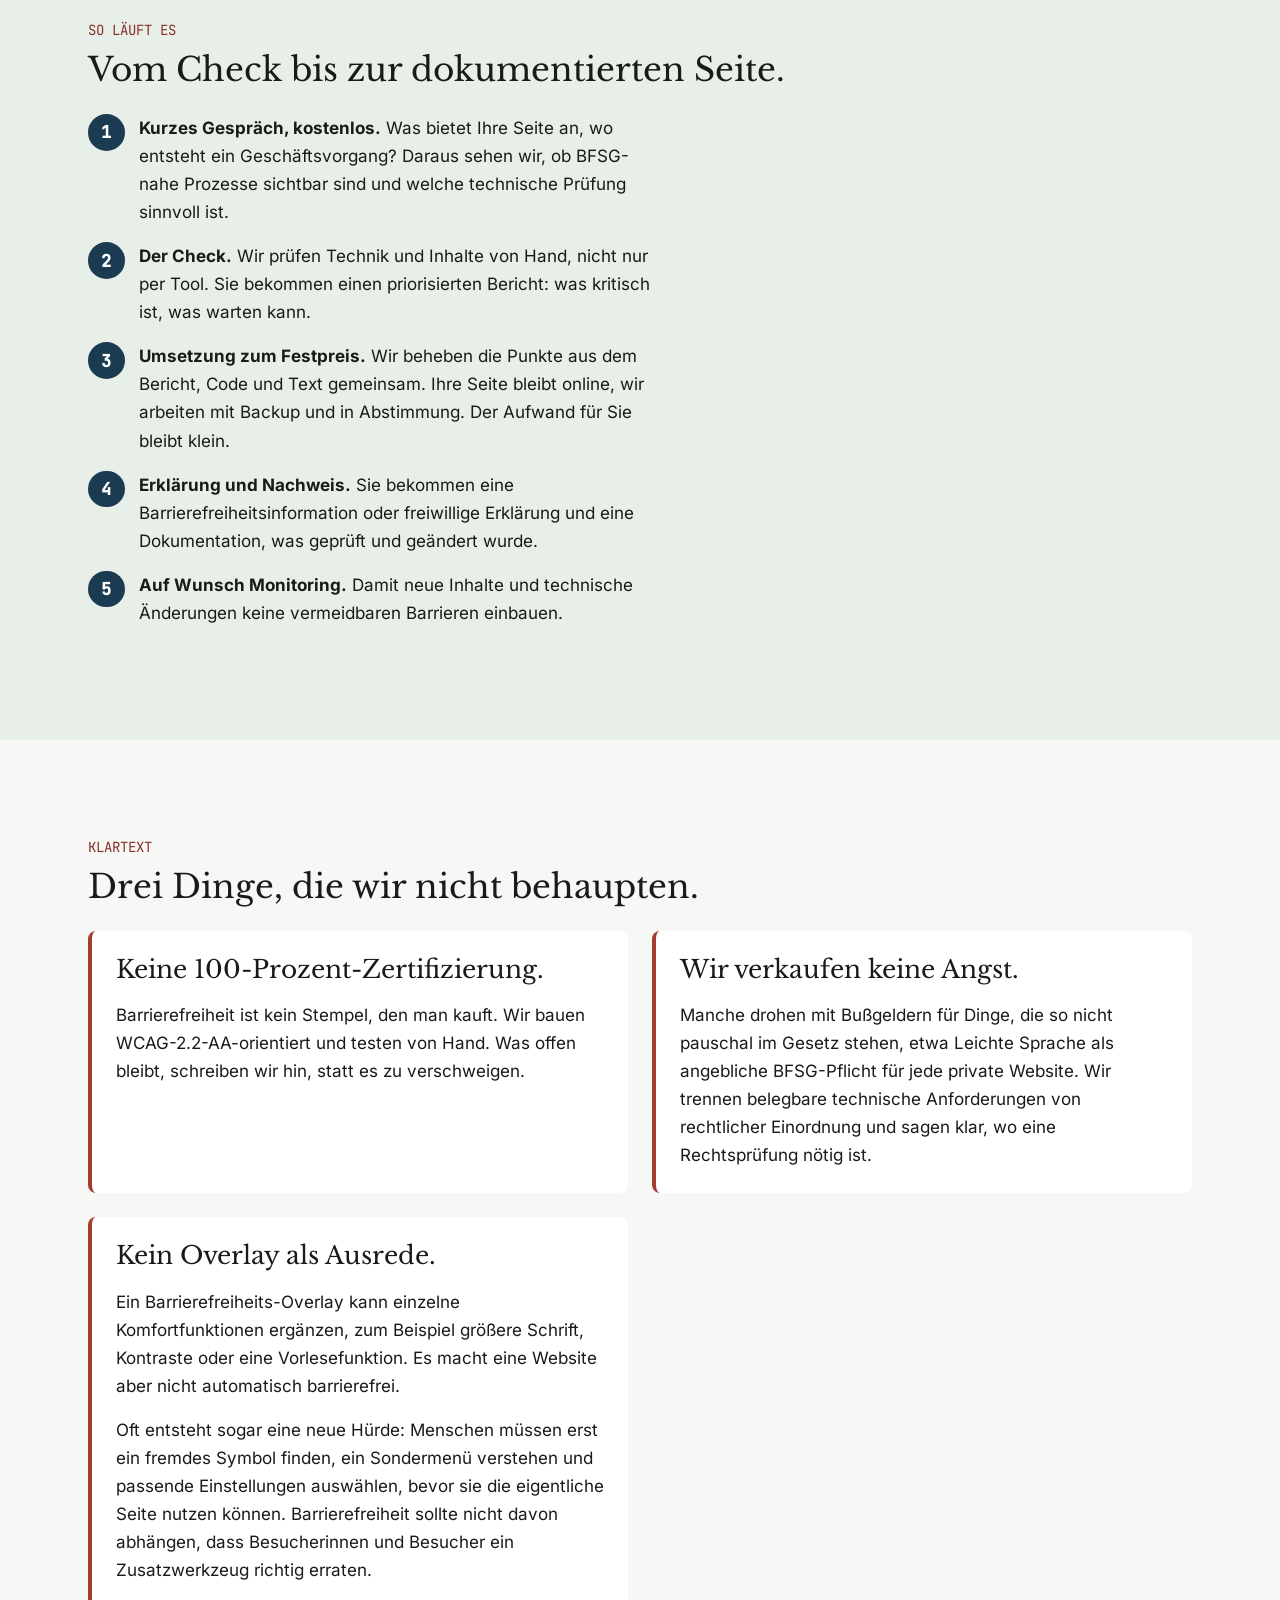
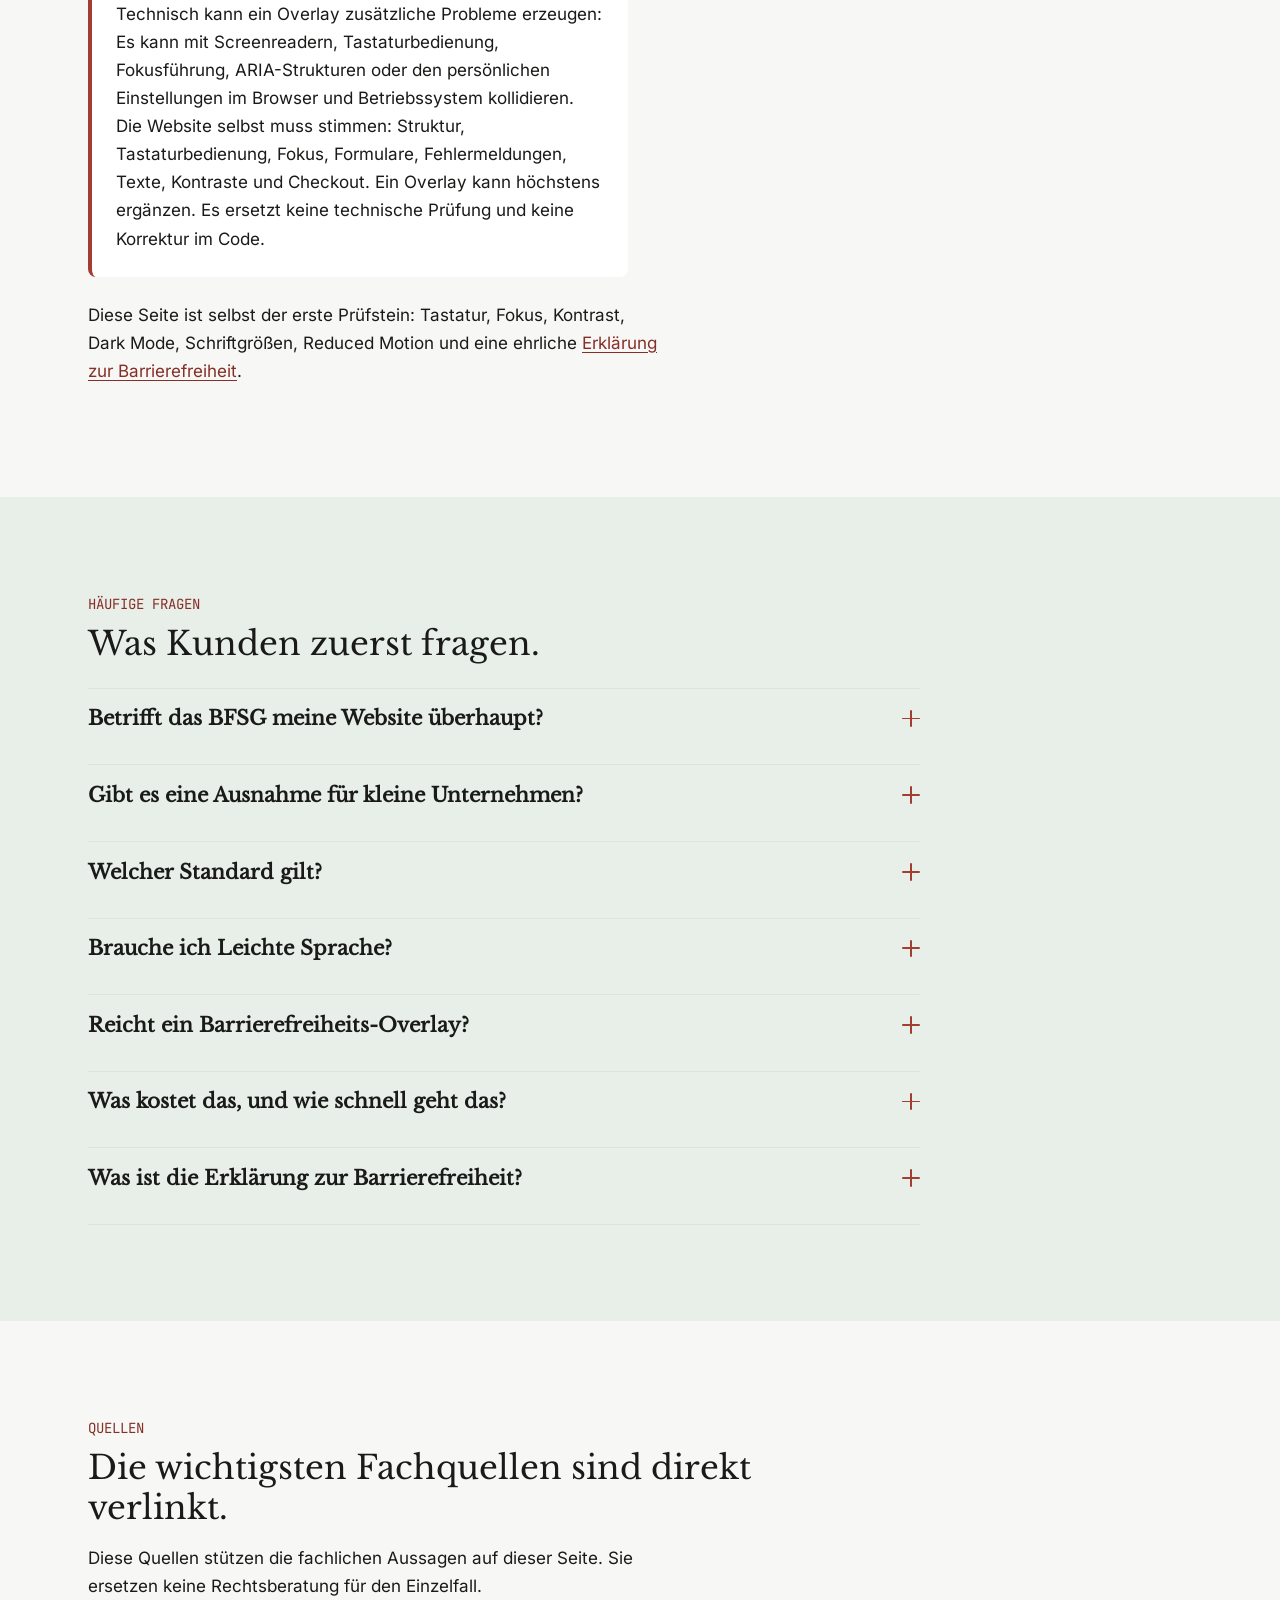
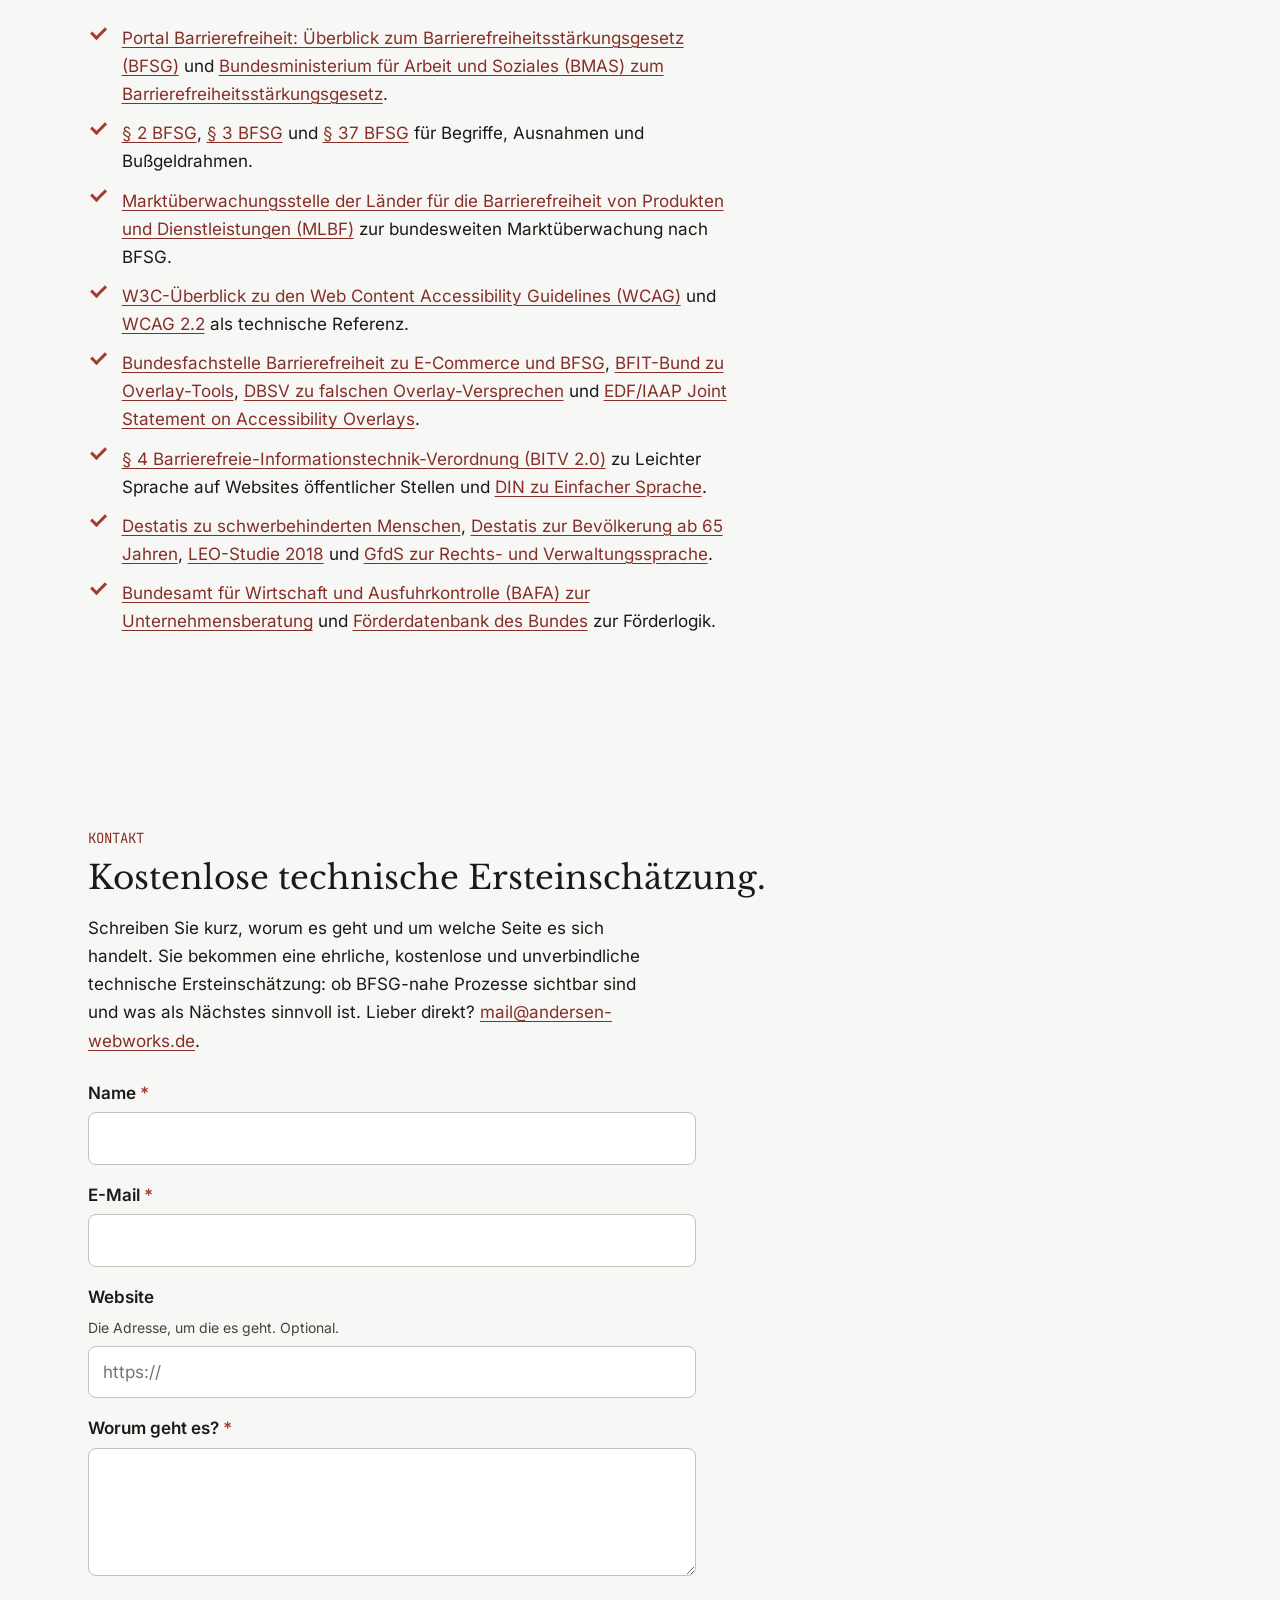
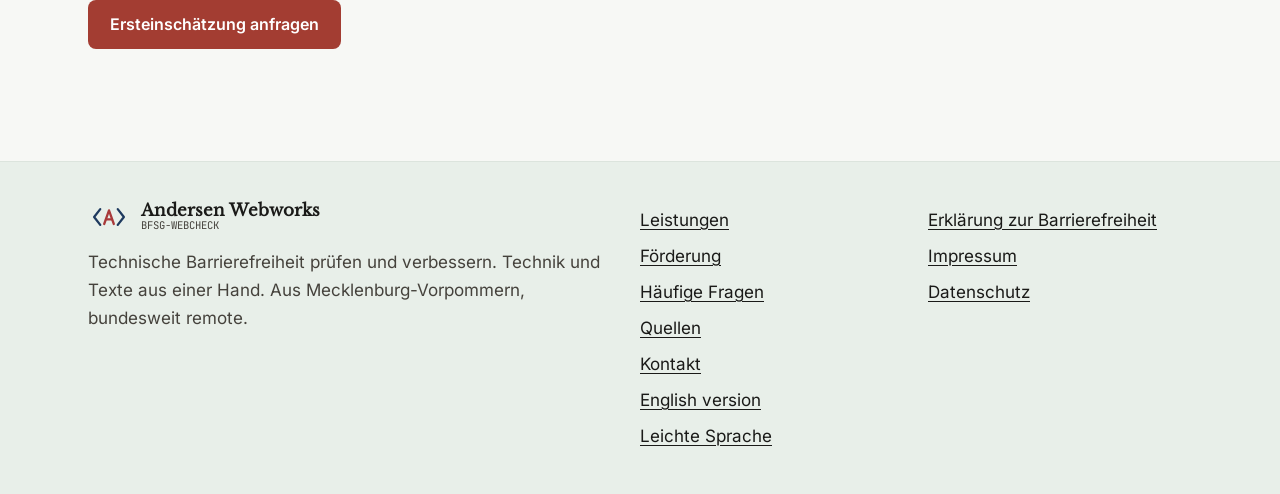
==== commit 90b647e2: "Ergaenze technische Risiken von Accessibility-Overlays" ====
--- a/index.html
+++ b/index.html
@@ -88,7 +88,7 @@
       { "@type": "Question", "name": "Brauche ich Leichte Sprache?",
         "acceptedAnswer": { "@type": "Answer", "text": "Für privatwirtschaftliche Websites ist Leichte Sprache keine pauschale BFSG-Pflicht. Für öffentliche Stellen gibt es Vorgaben in der Barrierefreie-Informationstechnik-Verordnung (BITV 2.0). Verständliche Inhalte, Alternativtexte und klare Fehlermeldungen sind trotzdem ein wichtiger Teil barrierefreier Kommunikation." } },
       { "@type": "Question", "name": "Reicht ein Barrierefreiheits-Overlay?",
-        "acceptedAnswer": { "@type": "Answer", "text": "Nein. Ein Overlay kann einzelne Zusatzfunktionen anbieten, ersetzt aber keine barrierefreie Website. Die eigentlichen Barrieren bleiben oft im Code, in der Struktur, in Formularen, im Checkout oder in den Texten. Außerdem müssen Besucherinnen und Besucher erst ein zusätzliches Werkzeug finden, verstehen und richtig bedienen. Echte Barrierefreiheit muss in der Website selbst entstehen." } },
+        "acceptedAnswer": { "@type": "Answer", "text": "Nein. Ein Overlay kann einzelne Zusatzfunktionen anbieten, ersetzt aber keine barrierefreie Website. Die eigentlichen Barrieren bleiben oft im Code, in der Struktur, in Formularen, im Checkout oder in den Texten. Außerdem kann ein Overlay mit Screenreadern, Tastaturbedienung, Fokusführung, ARIA-Strukturen oder den persönlichen Einstellungen im Browser und Betriebssystem kollidieren. Besucherinnen und Besucher müssen erst ein zusätzliches Werkzeug finden, verstehen und richtig bedienen. Echte Barrierefreiheit muss in der Website selbst entstehen." } },
       { "@type": "Question", "name": "Was kostet das, und wie schnell geht das?",
         "acceptedAnswer": { "@type": "Answer", "text": "Der BFSG-Startcheck beginnt bei rund 1.900 Euro netto. Förderprogramme können den Eigenanteil senken, wenn Förderfähigkeit, Antrag und Verfahren passen. Ein möglicher Weg ist das Programm „Förderung von Unternehmensberatungen für kleine und mittlere Unternehmen (KMU)“ des Bundesamts für Wirtschaft und Ausfuhrkontrolle (BAFA). Der Antrag muss vor Beginn gestellt werden; die Beratung darf erst nach der BAFA-Rückmeldung beginnen. Das prüfen wir vor Angebot und Start." } },
       { "@type": "Question", "name": "Was ist die Erklärung zur Barrierefreiheit?",
@@ -428,7 +428,7 @@
             <h3>Kein Overlay als Ausrede.</h3>
             <p>Ein Barrierefreiheits-Overlay kann einzelne Komfortfunktionen ergänzen, zum Beispiel größere Schrift, Kontraste oder eine Vorlesefunktion. Es macht eine Website aber nicht automatisch barrierefrei.</p>
             <p>Oft entsteht sogar eine neue Hürde: Menschen müssen erst ein fremdes Symbol finden, ein Sondermenü verstehen und passende Einstellungen auswählen, bevor sie die eigentliche Seite nutzen können. Barrierefreiheit sollte nicht davon abhängen, dass Besucherinnen und Besucher ein Zusatzwerkzeug richtig erraten.</p>
-            <p>Die Website selbst muss stimmen: Struktur, Tastaturbedienung, Fokus, Formulare, Fehlermeldungen, Texte, Kontraste und Checkout. Ein Overlay kann höchstens ergänzen. Es ersetzt keine technische Prüfung und keine Korrektur im Code.</p>
+            <p>Technisch kann ein Overlay zusätzliche Probleme erzeugen: Es kann mit Screenreadern, Tastaturbedienung, Fokusführung, ARIA-Strukturen oder den persönlichen Einstellungen im Browser und Betriebssystem kollidieren. Die Website selbst muss stimmen: Struktur, Tastaturbedienung, Fokus, Formulare, Fehlermeldungen, Texte, Kontraste und Checkout. Ein Overlay kann höchstens ergänzen. Es ersetzt keine technische Prüfung und keine Korrektur im Code.</p>
           </blockquote>
         </div>
         <p class="reveal" style="margin-top:var(--space-3)">Diese Seite ist selbst der erste Prüfstein: Tastatur, Fokus, Kontrast, Dark Mode, Schriftgrößen, Reduced Motion und eine ehrliche <a href="barrierefreiheit/index.html">Erklärung zur Barrierefreiheit</a>.</p>
@@ -496,7 +496,7 @@
             </h3>
             <div class="accordion__panel" id="faq-5" role="region" aria-labelledby="faq-5-btn">
               <p>Nein. Ein Overlay kann einzelne Zusatzfunktionen anbieten, zum Beispiel größere Schrift, Kontrastansichten oder eine Vorlesefunktion. Es repariert aber nicht zuverlässig die eigentlichen Barrieren einer Website: fehlende Formularlabels, falsche Überschriften, unklare Buttons, schlechte Fokusführung, nicht bedienbare Menüs, fehlerhafte Fehlermeldungen, unzugängliche PDFs oder einen Checkout, der mit Tastatur und Screenreader nicht sauber funktioniert.</p>
-              <p>Es kann außerdem zusätzliche Bedienlast erzeugen. Wer Unterstützung braucht, soll dann erst ein fremdes Symbol finden, ein Menü verstehen und passende Einstellungen auswählen. Das ist nicht selbsterklärend. Echte Barrierefreiheit entsteht in der Website selbst.</p>
+              <p>Es kann außerdem technische Konflikte auslösen: mit Screenreadern, Tastaturbedienung, Fokusreihenfolge, ARIA-Informationen, Browser-Zoom, Kontrast- oder Schriftgrößen-Einstellungen des Betriebssystems. Und es erzeugt zusätzliche Bedienlast. Wer Unterstützung braucht, soll dann erst ein fremdes Symbol finden, ein Menü verstehen und passende Einstellungen auswählen. Das ist nicht selbsterklärend. Echte Barrierefreiheit entsteht in der Website selbst.</p>
             </div>
           </div>
           <div class="accordion__item">
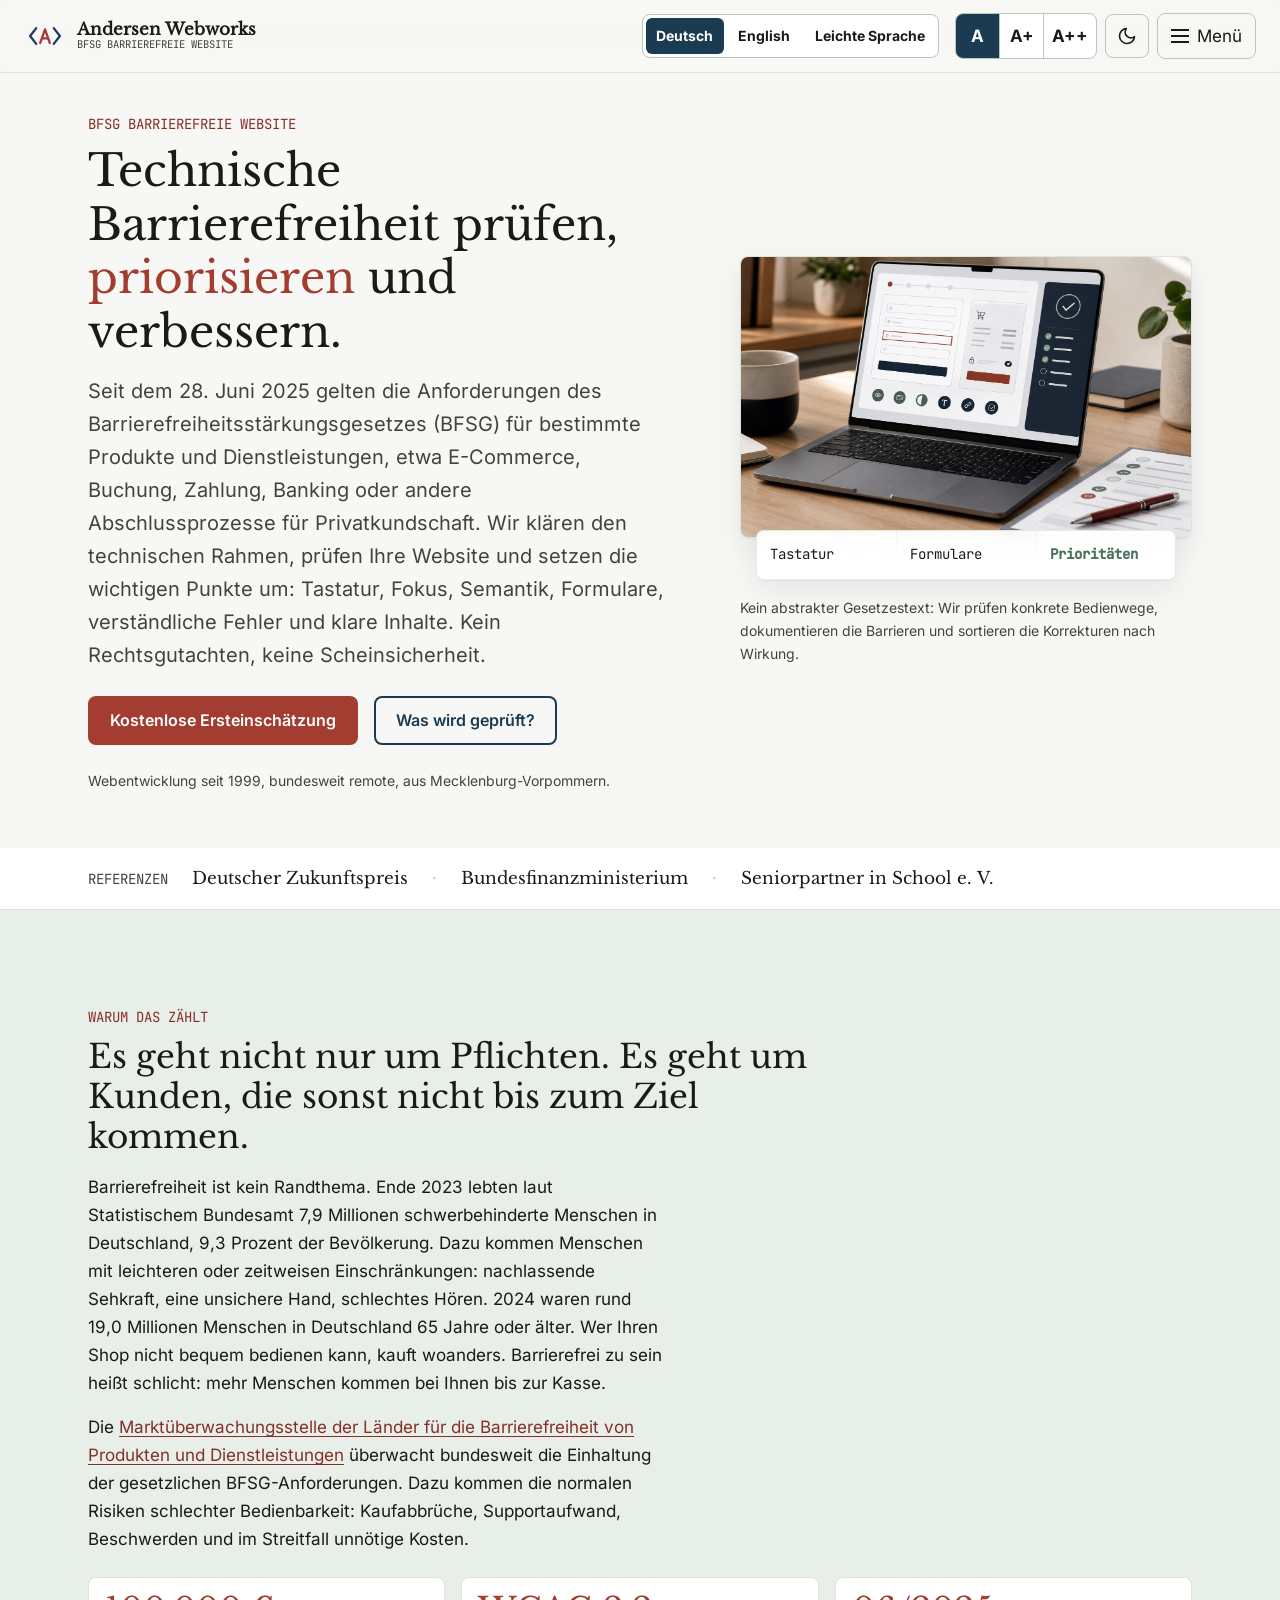
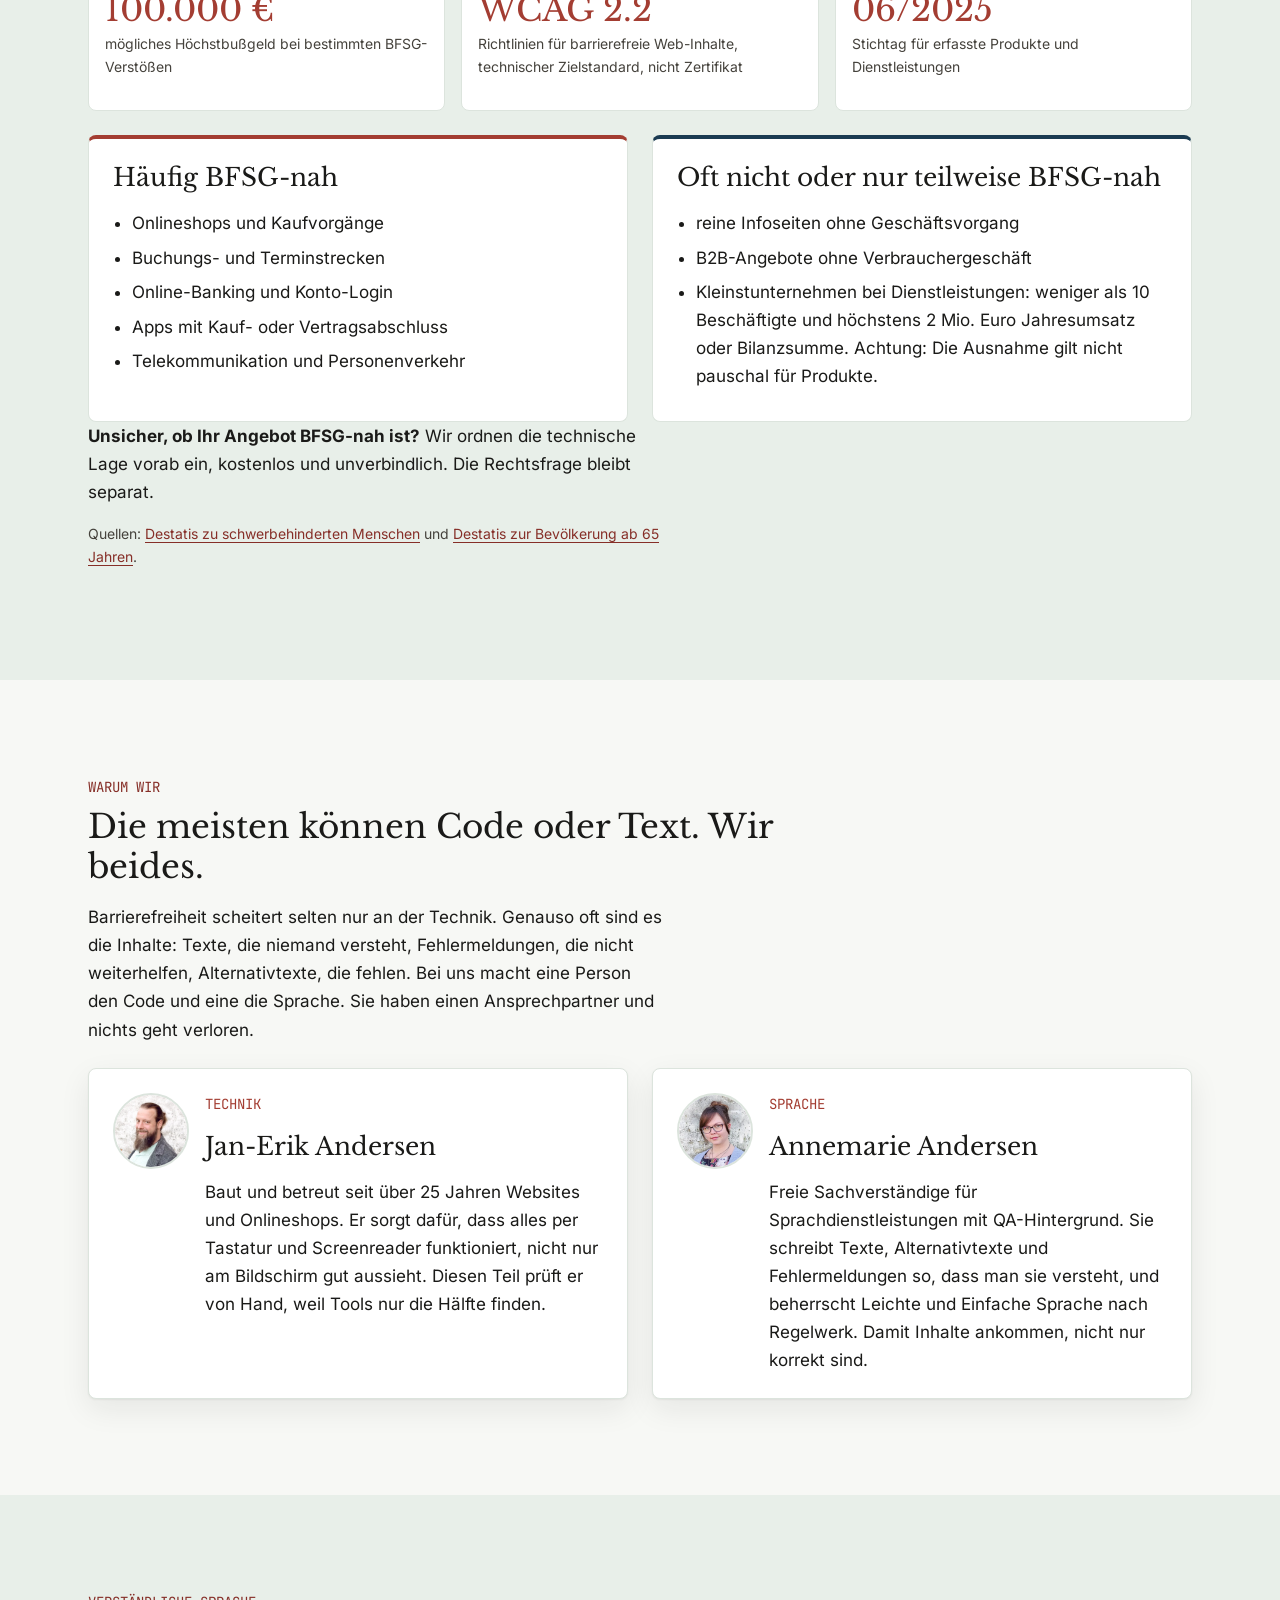
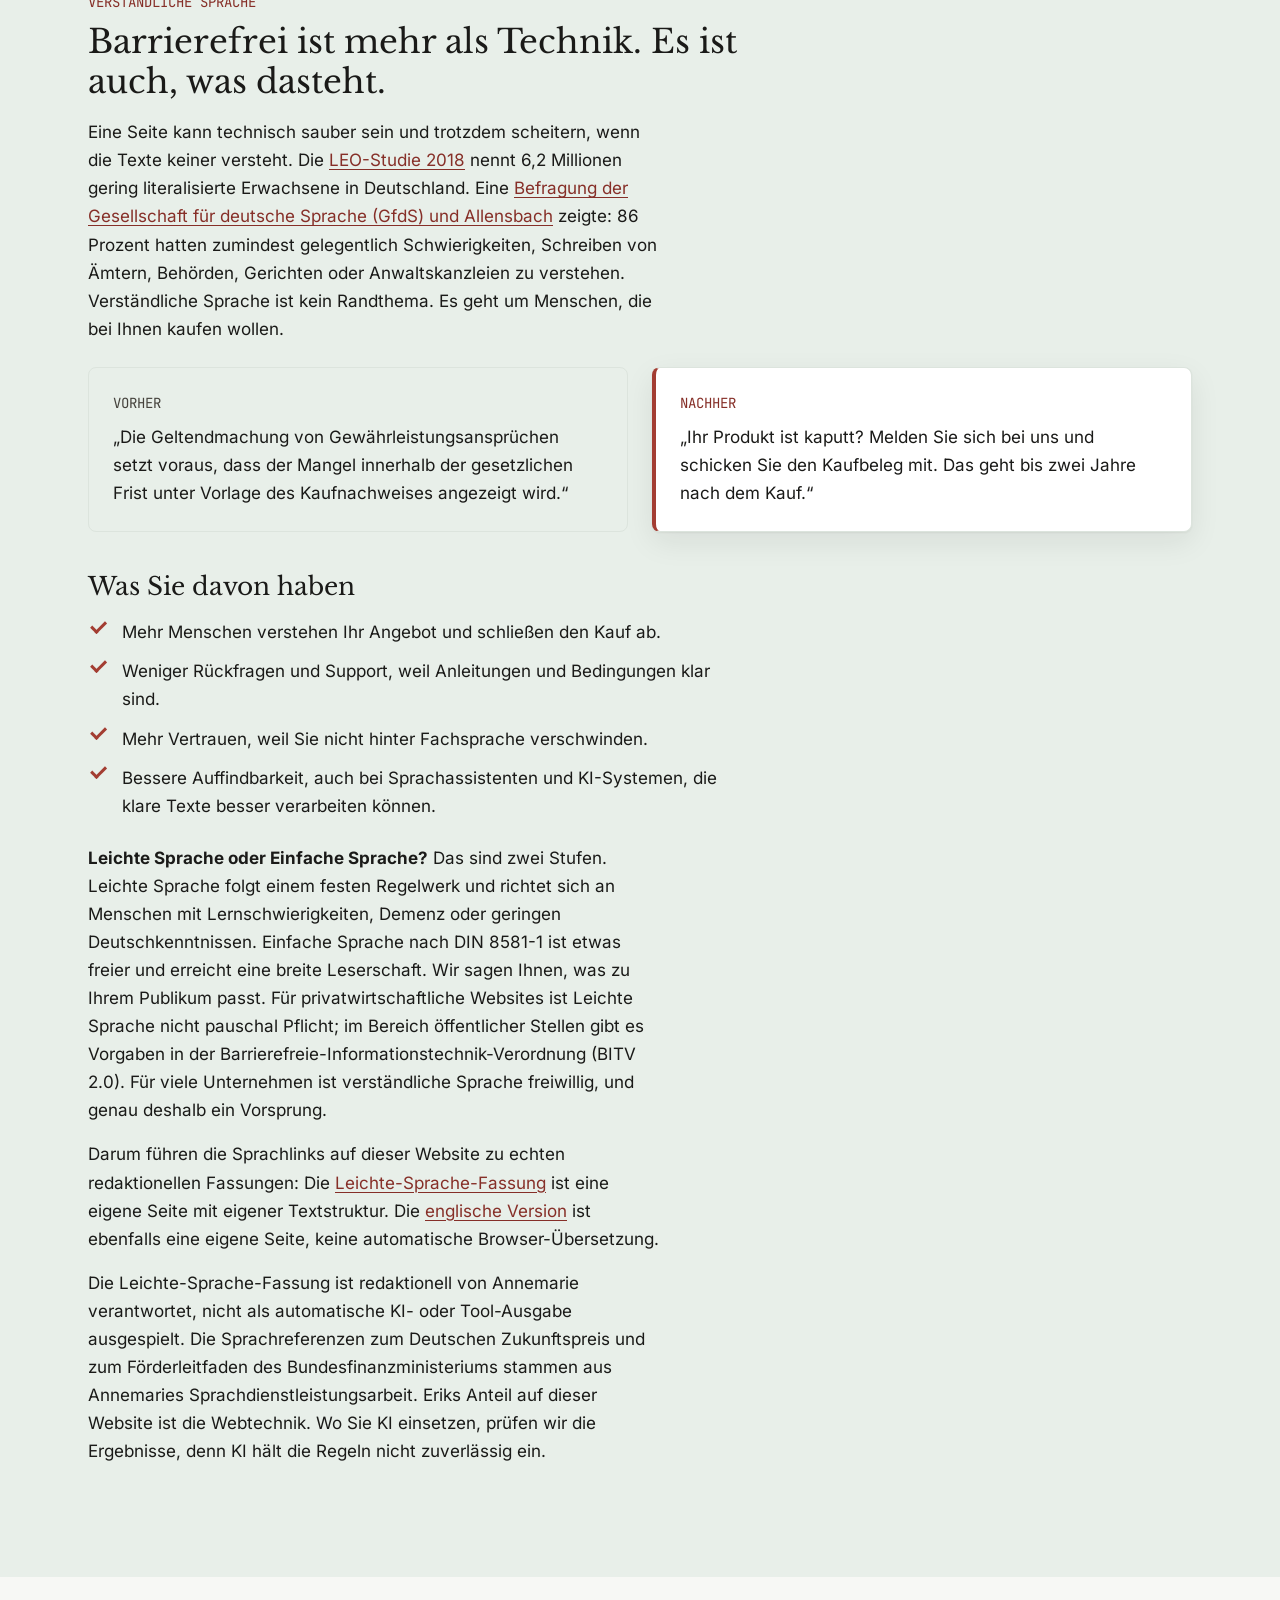
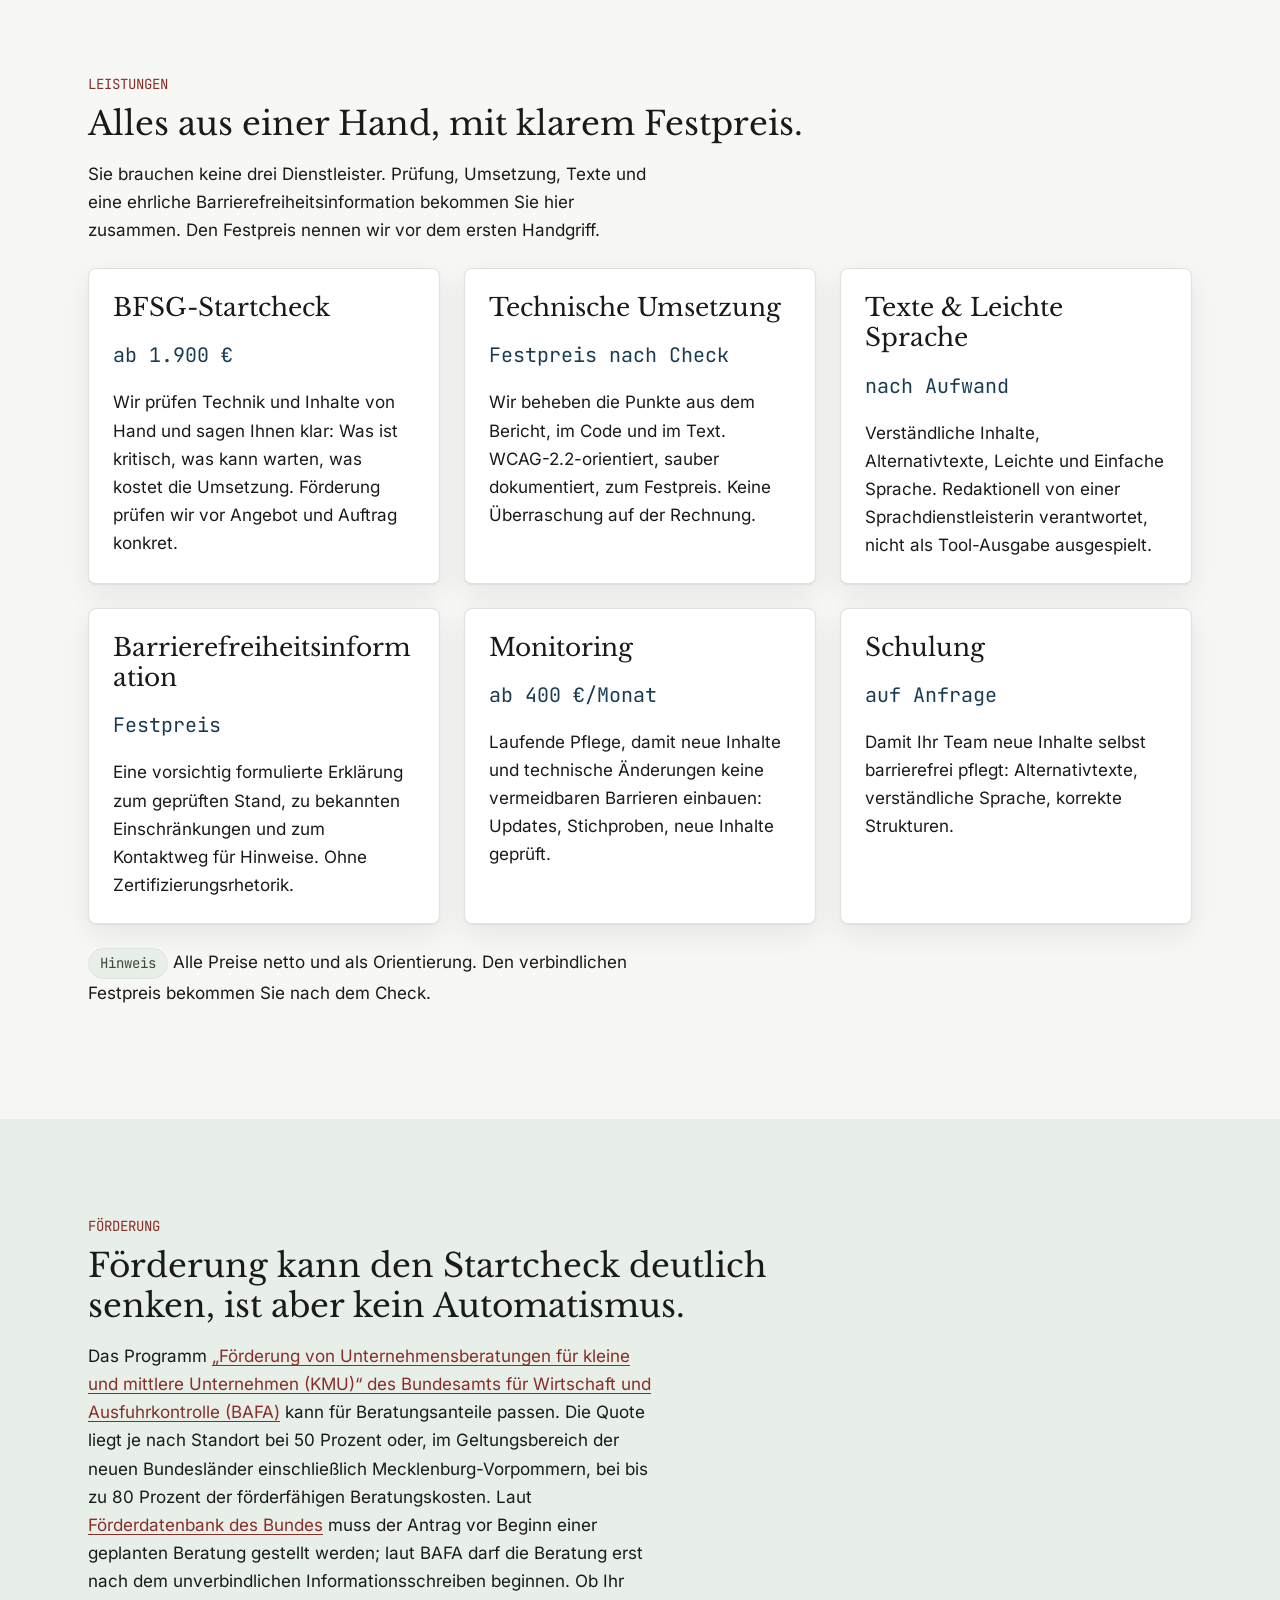
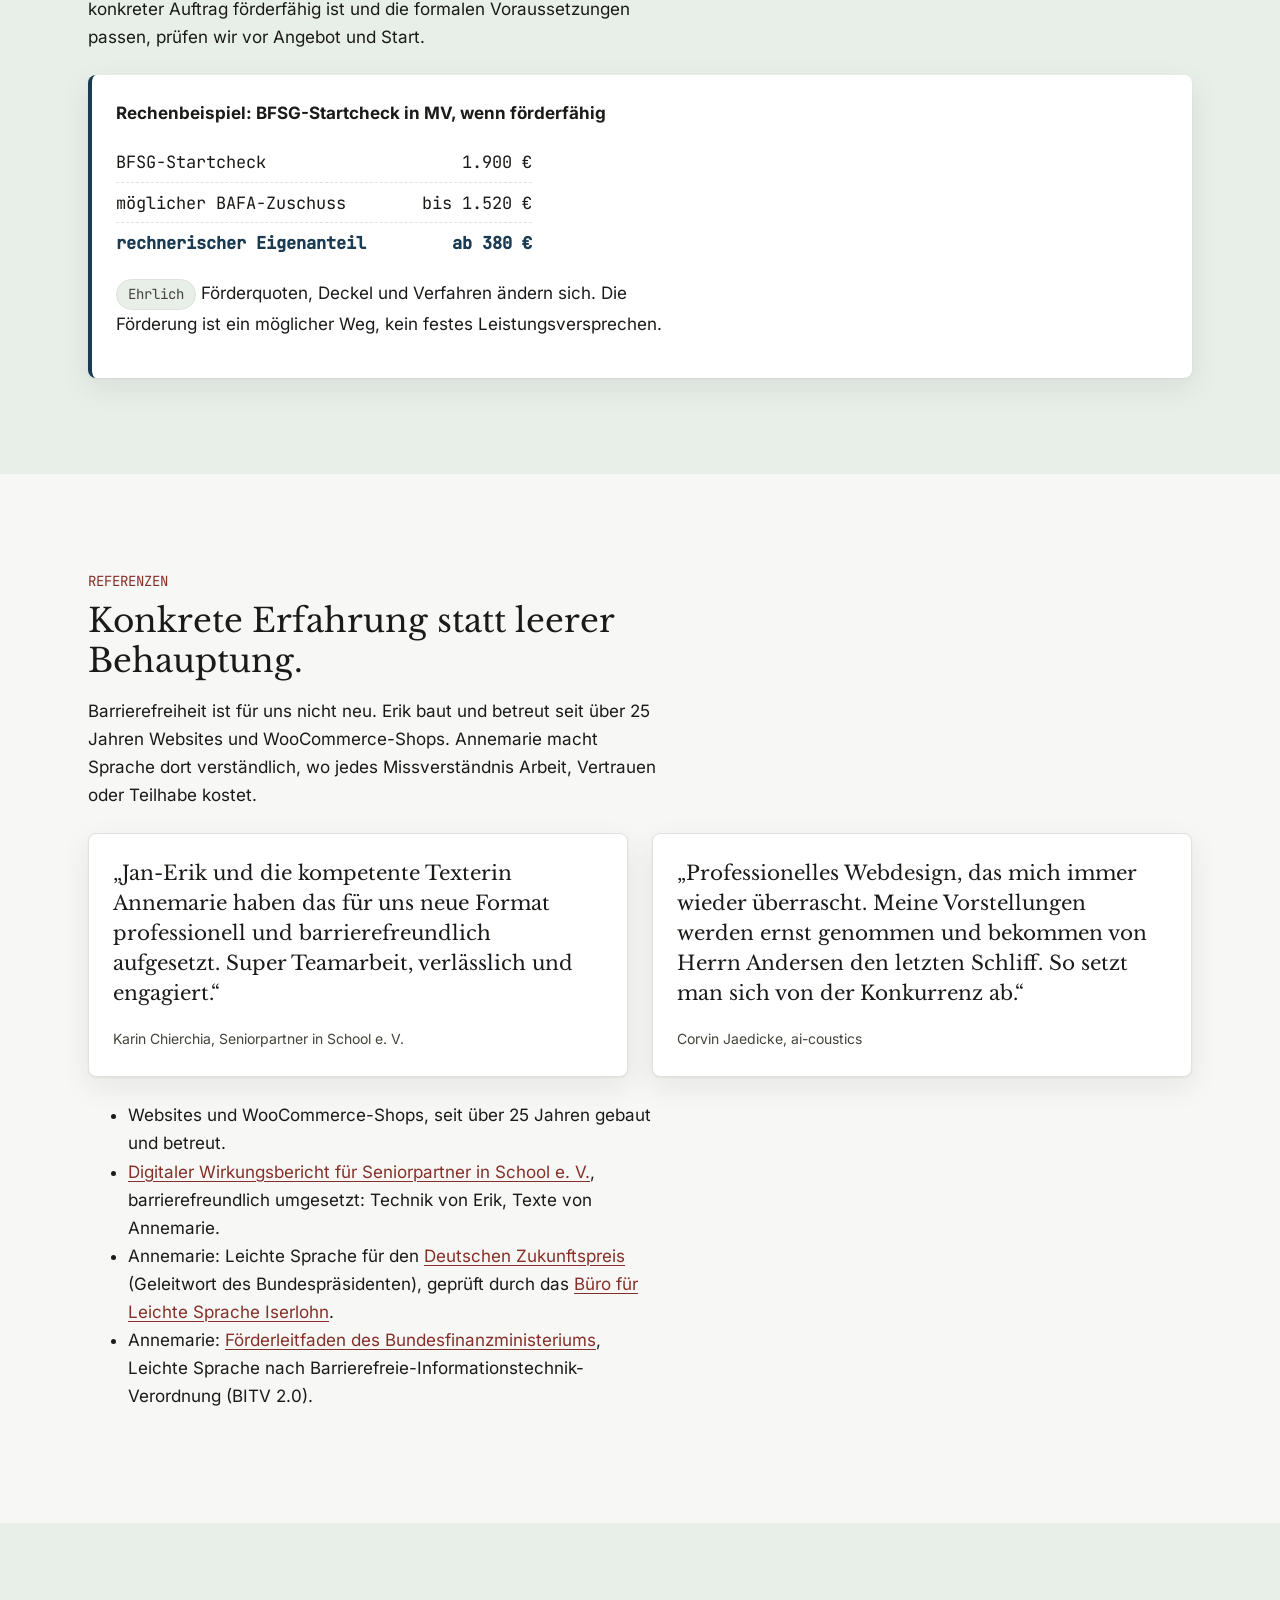
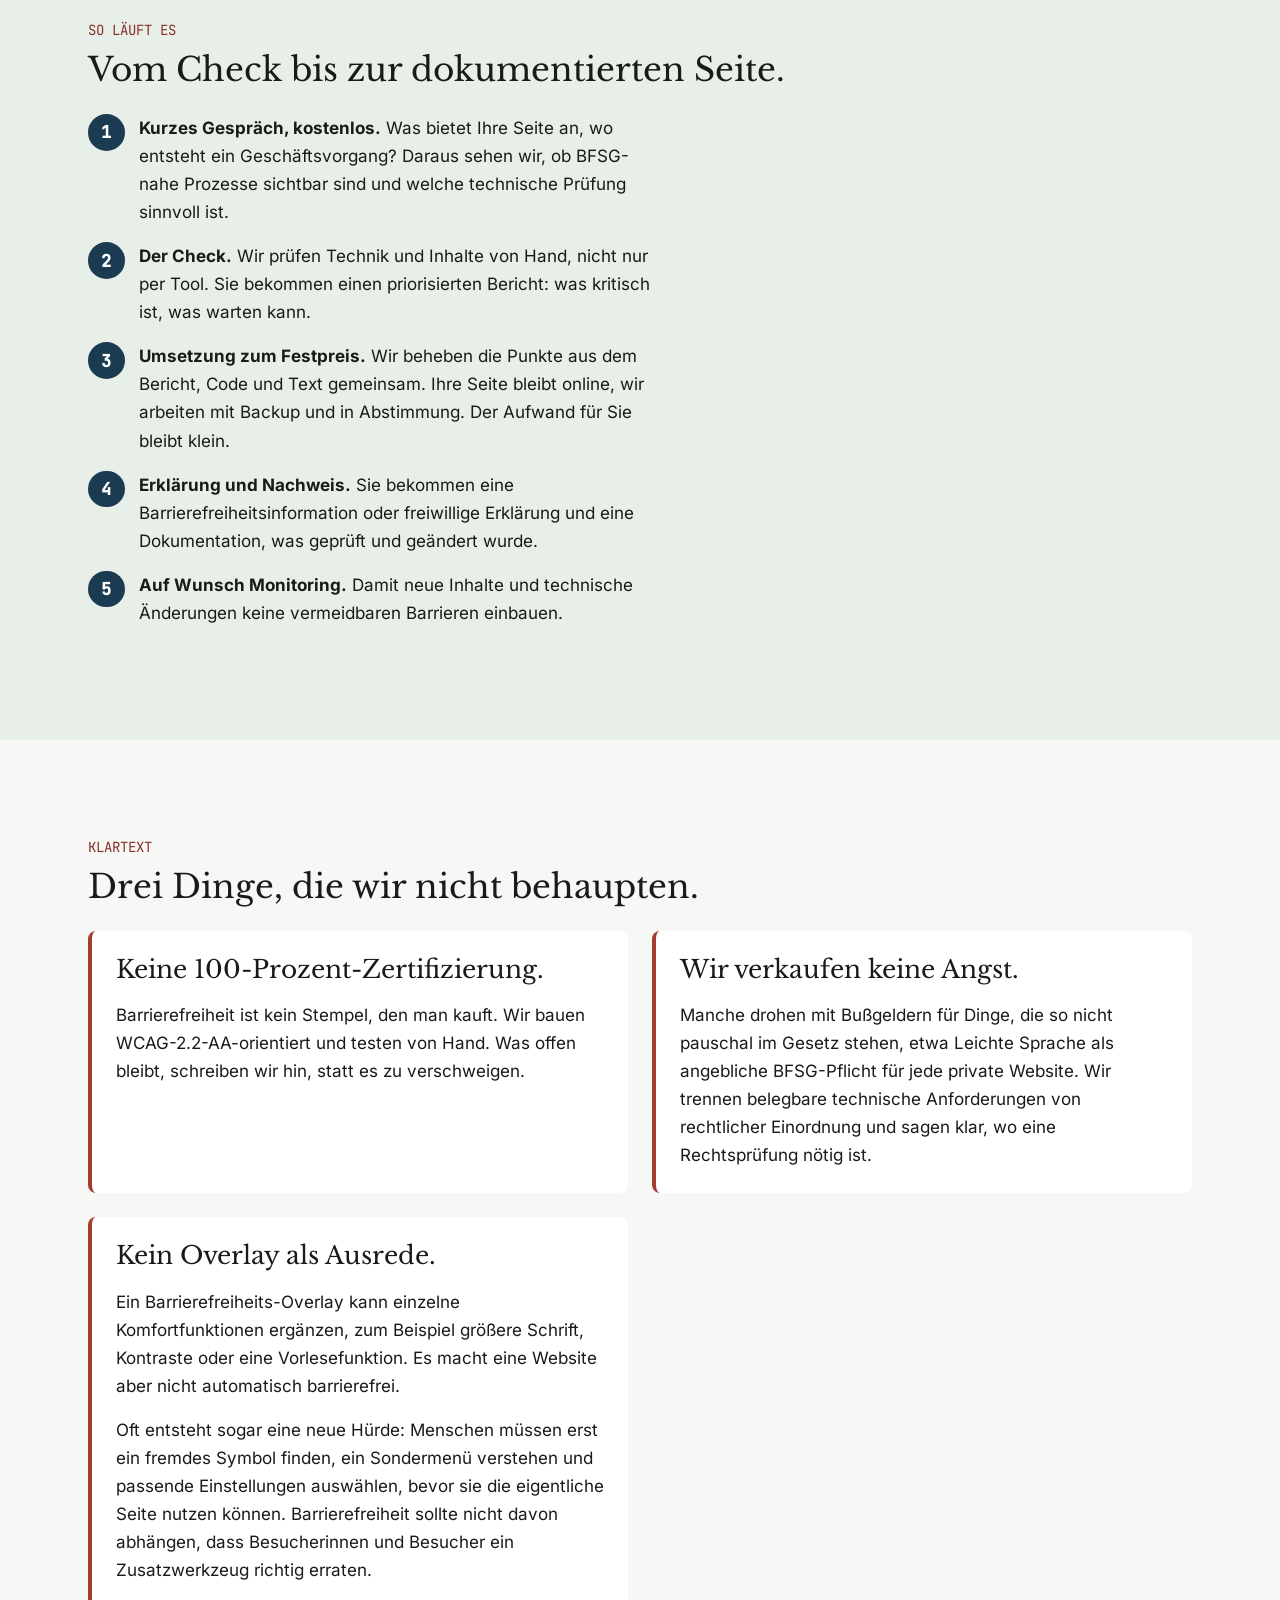
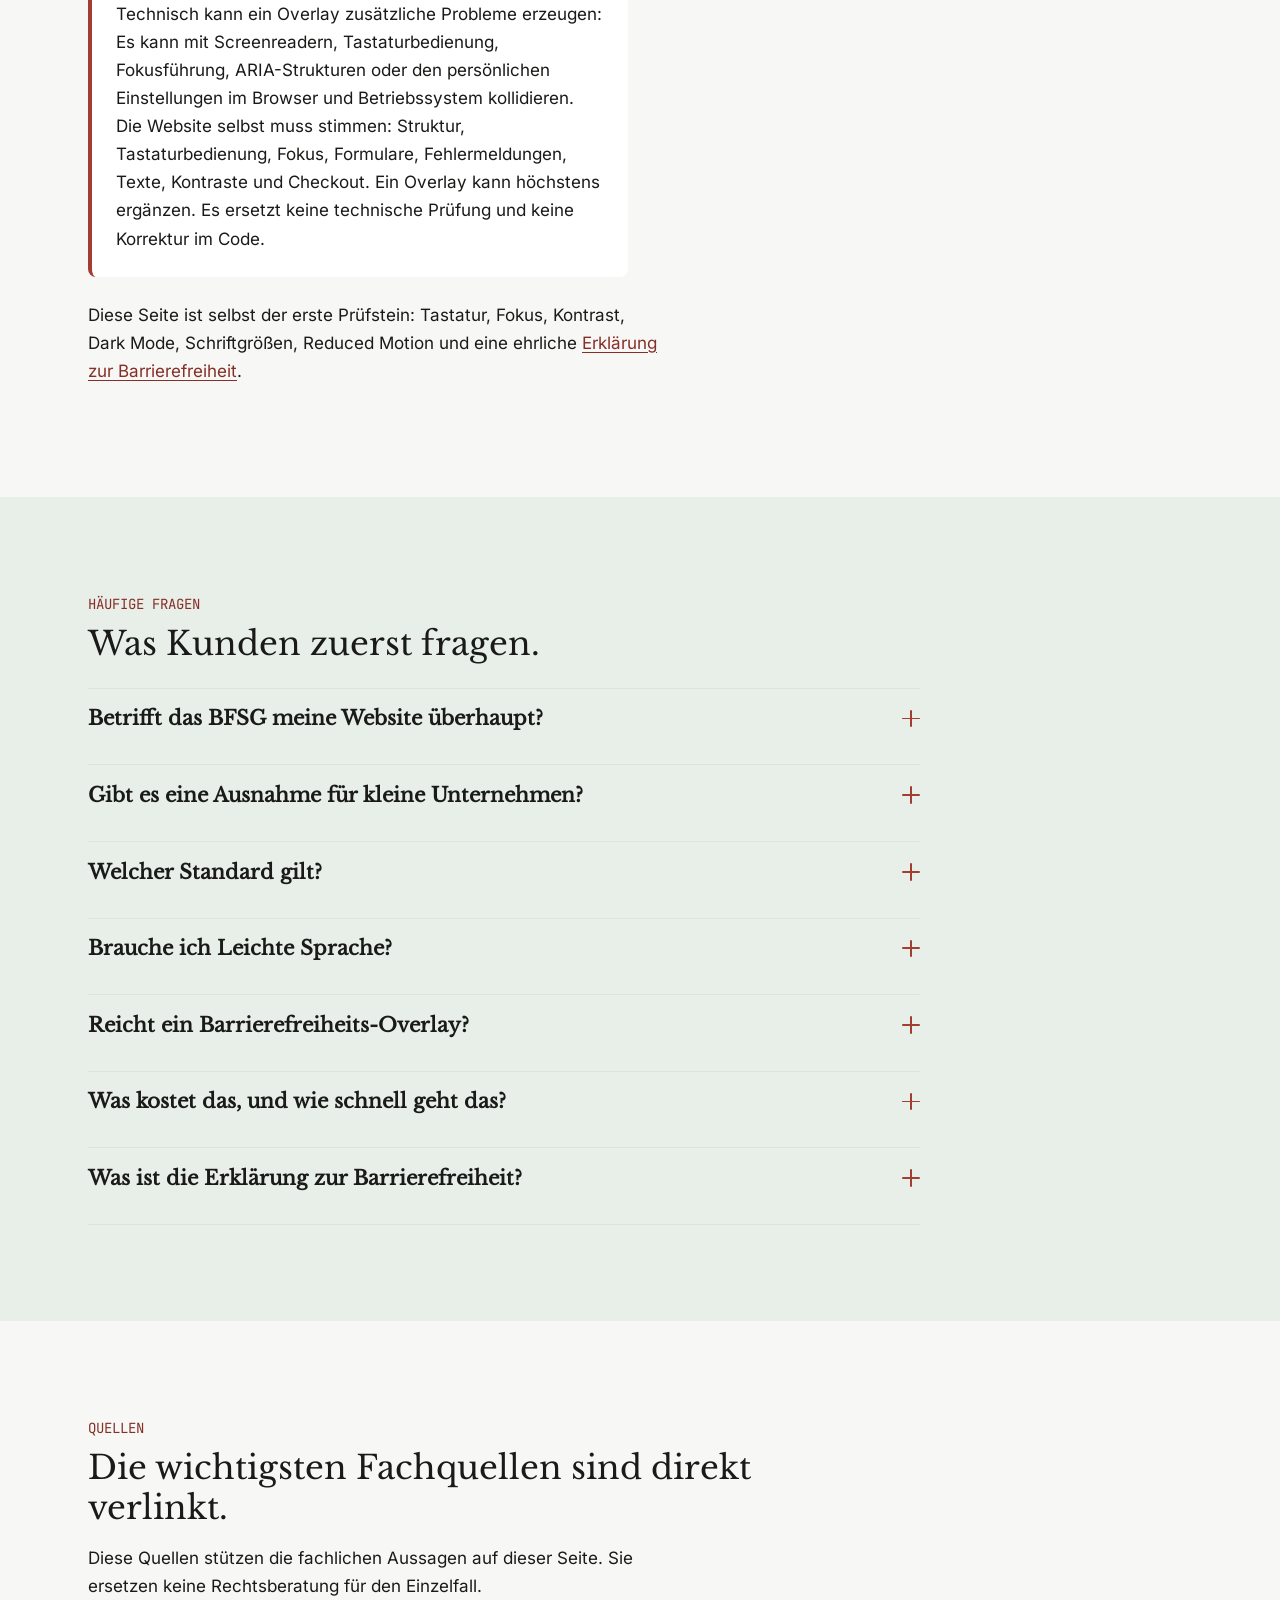
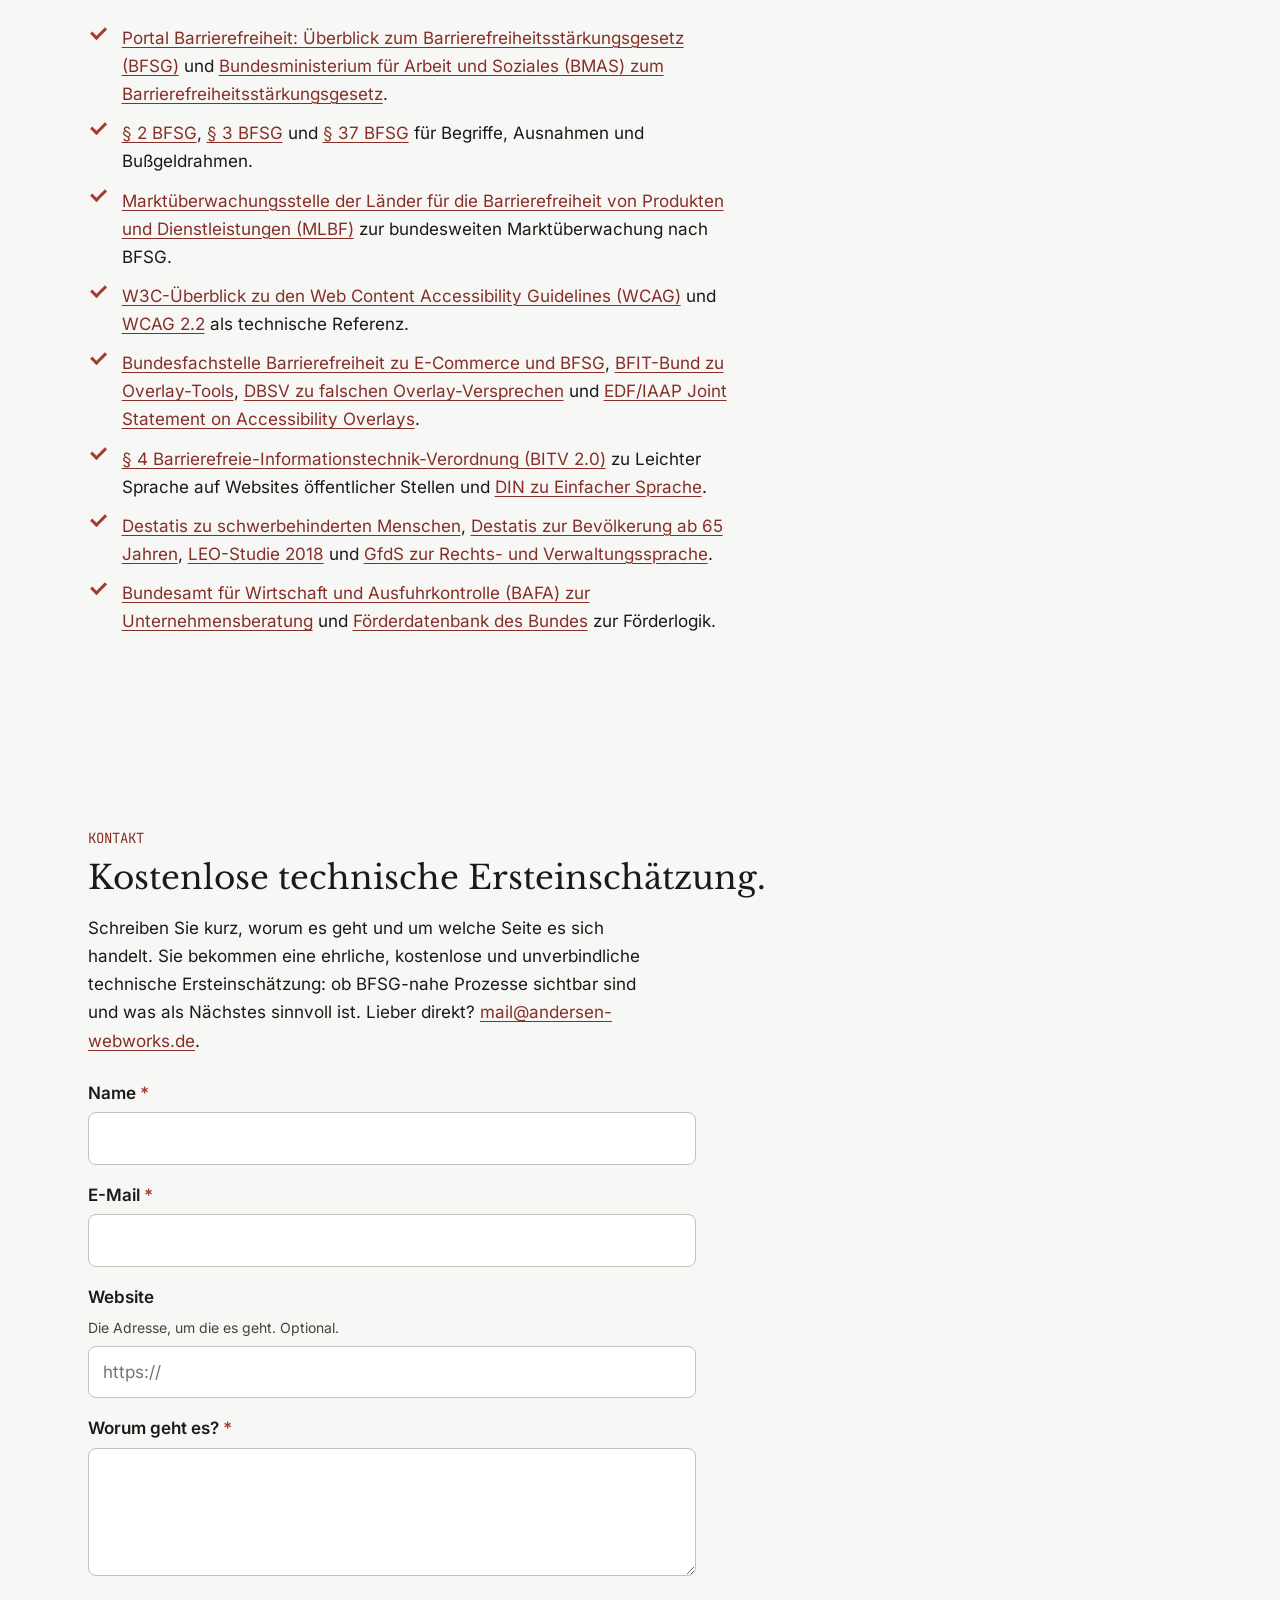
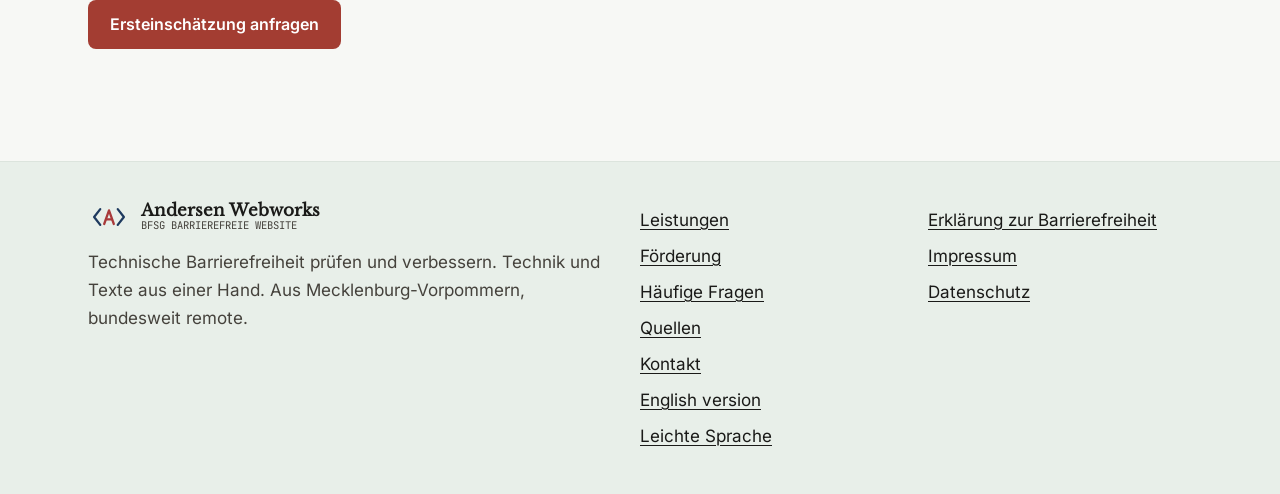
==== commit 58fbf11b: "Konsolidiere BFSG-Projektname und Domain" ====
--- a/index.html
+++ b/index.html
@@ -3,21 +3,21 @@
 <head>
   <meta charset="utf-8">
   <meta name="viewport" content="width=device-width, initial-scale=1">
-  <title>BFSG-Webcheck | Andersen Webworks</title>
-  <meta name="description" content="BFSG-Webcheck von Andersen Webworks: technische Barrierefreiheit prüfen, priorisieren und verbessern. Orientiert an den Web Content Accessibility Guidelines (WCAG) 2.2 AA.">
+  <title>BFSG Barrierefreie Website | Andersen Webworks</title>
+  <meta name="description" content="BFSG Barrierefreie Website von Andersen Webworks: technische Barrierefreiheit prüfen, priorisieren und verbessern. Orientiert an den Web Content Accessibility Guidelines (WCAG) 2.2 AA.">
   <meta name="theme-color" media="(prefers-color-scheme: light)" content="#f7f8f5">
   <meta name="theme-color" media="(prefers-color-scheme: dark)" content="#171b19">
   <link rel="icon" href="assets/favicon.svg" type="image/svg+xml">
-  <link rel="canonical" href="https://bfsg-andersen.de/">
-  <link rel="alternate" hreflang="de" href="https://bfsg-andersen.de/">
-  <link rel="alternate" hreflang="en" href="https://bfsg-andersen.de/en/">
-  <link rel="alternate" hreflang="de-x-easy" href="https://bfsg-andersen.de/leichte-sprache/">
-  <link rel="alternate" hreflang="x-default" href="https://bfsg-andersen.de/">
+  <link rel="canonical" href="https://bfsg-barrierefreie-website.de/">
+  <link rel="alternate" hreflang="de" href="https://bfsg-barrierefreie-website.de/">
+  <link rel="alternate" hreflang="en" href="https://bfsg-barrierefreie-website.de/en/">
+  <link rel="alternate" hreflang="de-x-easy" href="https://bfsg-barrierefreie-website.de/leichte-sprache/">
+  <link rel="alternate" hreflang="x-default" href="https://bfsg-barrierefreie-website.de/">
 
   <meta property="og:type" content="website">
-  <meta property="og:title" content="BFSG-Webcheck | Technische Barrierefreiheit prüfen und verbessern">
+  <meta property="og:title" content="BFSG Barrierefreie Website | Technische Barrierefreiheit prüfen und verbessern">
   <meta property="og:description" content="Prüfung, Priorisierung und Umsetzung barrierearmer Website-Strukturen nach den Web Content Accessibility Guidelines (WCAG) 2.2 AA.">
-  <meta property="og:url" content="https://bfsg-andersen.de/">
+  <meta property="og:url" content="https://bfsg-barrierefreie-website.de/">
   <meta property="og:locale" content="de_DE">
   <meta property="og:locale:alternate" content="en_US">
 
@@ -49,9 +49,9 @@
     "@graph": [
       {
         "@type": "ProfessionalService",
-        "@id": "https://bfsg-andersen.de/#organization",
+        "@id": "https://bfsg-barrierefreie-website.de/#organization",
         "name": "Andersen Webworks",
-        "url": "https://bfsg-andersen.de/",
+        "url": "https://bfsg-barrierefreie-website.de/",
         "email": "mail@andersen-webworks.de",
         "areaServed": "DE",
         "knowsAbout": ["BFSG", "technische Barrierefreiheit", "WCAG 2.2", "EN 301 549", "barrierearme Websites", "verständliche Website-Texte"],
@@ -63,13 +63,13 @@
       },
       {
         "@type": "Service",
-        "@id": "https://bfsg-andersen.de/#bfsg-webcheck",
-        "name": "BFSG-Webcheck",
+        "@id": "https://bfsg-barrierefreie-website.de/#bfsg-barrierefreie-website",
+        "name": "BFSG Barrierefreie Website",
         "serviceType": "Technische Prüfung und Verbesserung barrierearmer Website-Strukturen",
         "description": "An den Web Content Accessibility Guidelines (WCAG) 2.2 AA orientierte Prüfung, Priorisierung und technische Verbesserung von Websites, Shops, Buchungsstrecken, Formularen und Abschlussprozessen. Keine Rechtsberatung und keine Konformitätsgarantie zum Barrierefreiheitsstärkungsgesetz (BFSG).",
-        "provider": { "@id": "https://bfsg-andersen.de/#organization" },
+        "provider": { "@id": "https://bfsg-barrierefreie-website.de/#organization" },
         "areaServed": "DE",
-        "url": "https://bfsg-andersen.de/"
+        "url": "https://bfsg-barrierefreie-website.de/"
       }
     ]
   }
@@ -102,10 +102,10 @@
 
   <header class="site-header">
     <div class="container site-header__inner">
-      <a class="brand" href="#main" aria-label="BFSG-Webcheck von Andersen Webworks, zur Startseite">
+      <a class="brand" href="#main" aria-label="BFSG Barrierefreie Website von Andersen Webworks, zur Startseite">
         <img class="brand__mark" src="assets/logo.svg" alt="" width="42" height="28">
         <span class="brand__name">Andersen Webworks
-          <span class="brand__line">BFSG-Webcheck</span>
+          <span class="brand__line">BFSG Barrierefreie Website</span>
         </span>
       </a>
 
@@ -152,7 +152,7 @@
     <section class="hero">
       <div class="container hero__grid">
         <div class="reveal hero__copy">
-          <p class="eyebrow">BFSG-Webcheck</p>
+          <p class="eyebrow">BFSG Barrierefreie Website</p>
           <h1>Technische Barrierefreiheit prüfen, <span class="accent">priorisieren</span> und verbessern.</h1>
           <p class="lede">Seit dem 28. Juni 2025 gelten die Anforderungen des Barrierefreiheitsstärkungsgesetzes (BFSG) für bestimmte Produkte und Dienstleistungen, etwa E-Commerce, Buchung, Zahlung, Banking oder andere Abschlussprozesse für Privatkundschaft. Wir klären den technischen Rahmen, prüfen Ihre Website und setzen die wichtigen Punkte um: Tastatur, Fokus, Semantik, Formulare, verständliche Fehler und klare Inhalte. Kein Rechtsgutachten, keine Scheinsicherheit.</p>
           <div class="hero__cta">
@@ -163,7 +163,7 @@
         </div>
 
         <figure class="reveal hero__visual">
-          <img class="hero__image" src="assets/bfsg-webcheck-hero.png" alt="Notebook mit Barrierefreiheits-Checkliste, Formularprüfung und Prüfbericht" width="1800" height="1024">
+          <img class="hero__image" src="assets/bfsg-barrierefreie-website-hero.png" alt="Notebook mit Barrierefreiheits-Checkliste, Formularprüfung und Prüfbericht" width="1800" height="1024">
           <div class="proof-card" aria-label="Prüfschwerpunkte">
             <span>Tastatur</span>
             <span>Formulare</span>
@@ -588,10 +588,10 @@
   <footer class="site-footer">
     <div class="container footer-grid">
       <div>
-        <a class="brand" href="#main" aria-label="BFSG-Webcheck von Andersen Webworks">
+        <a class="brand" href="#main" aria-label="BFSG Barrierefreie Website von Andersen Webworks">
           <img class="brand__mark" src="assets/logo.svg" alt="" width="42" height="28">
           <span class="brand__name">Andersen Webworks
-            <span class="brand__line">BFSG-Webcheck</span>
+            <span class="brand__line">BFSG Barrierefreie Website</span>
           </span>
         </a>
         <p style="margin-top:var(--space-2);color:var(--text-muted)">Technische Barrierefreiheit prüfen und verbessern. Technik und Texte aus einer Hand. Aus Mecklenburg-Vorpommern, bundesweit remote.</p>
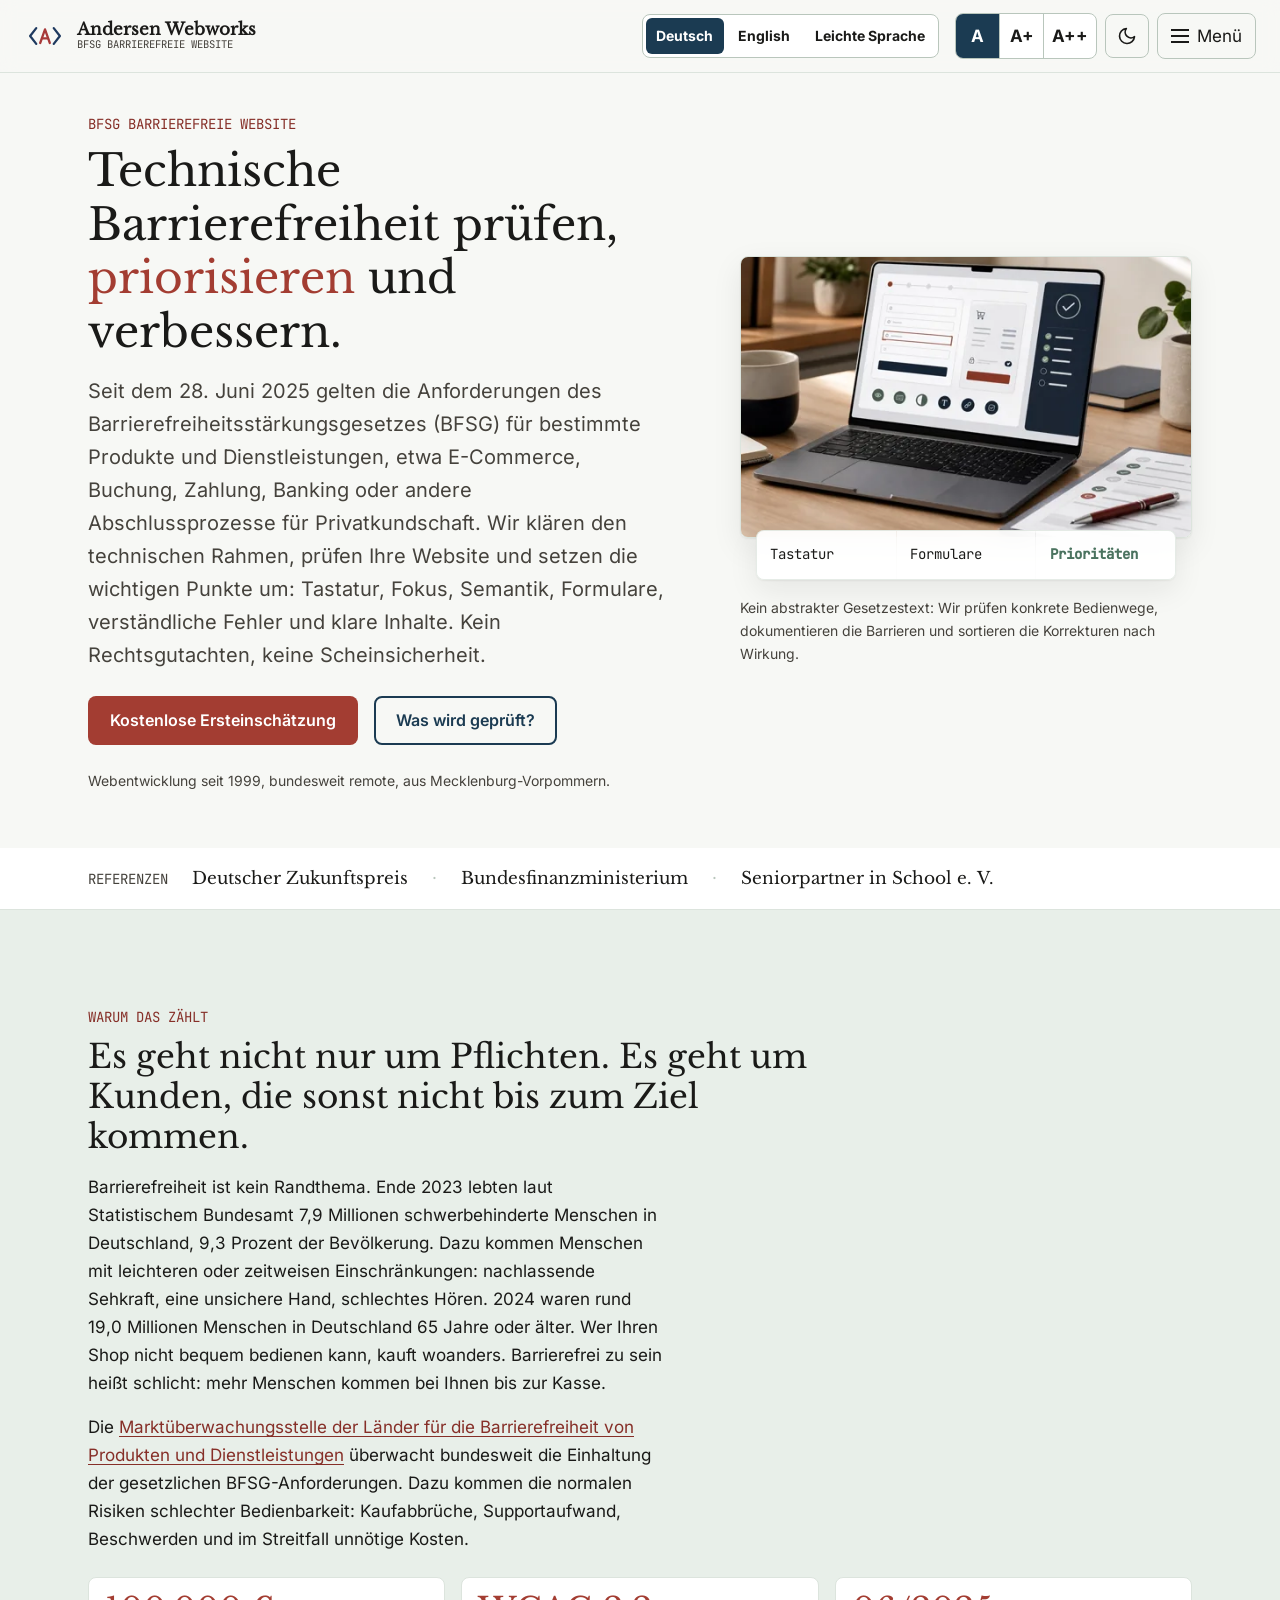
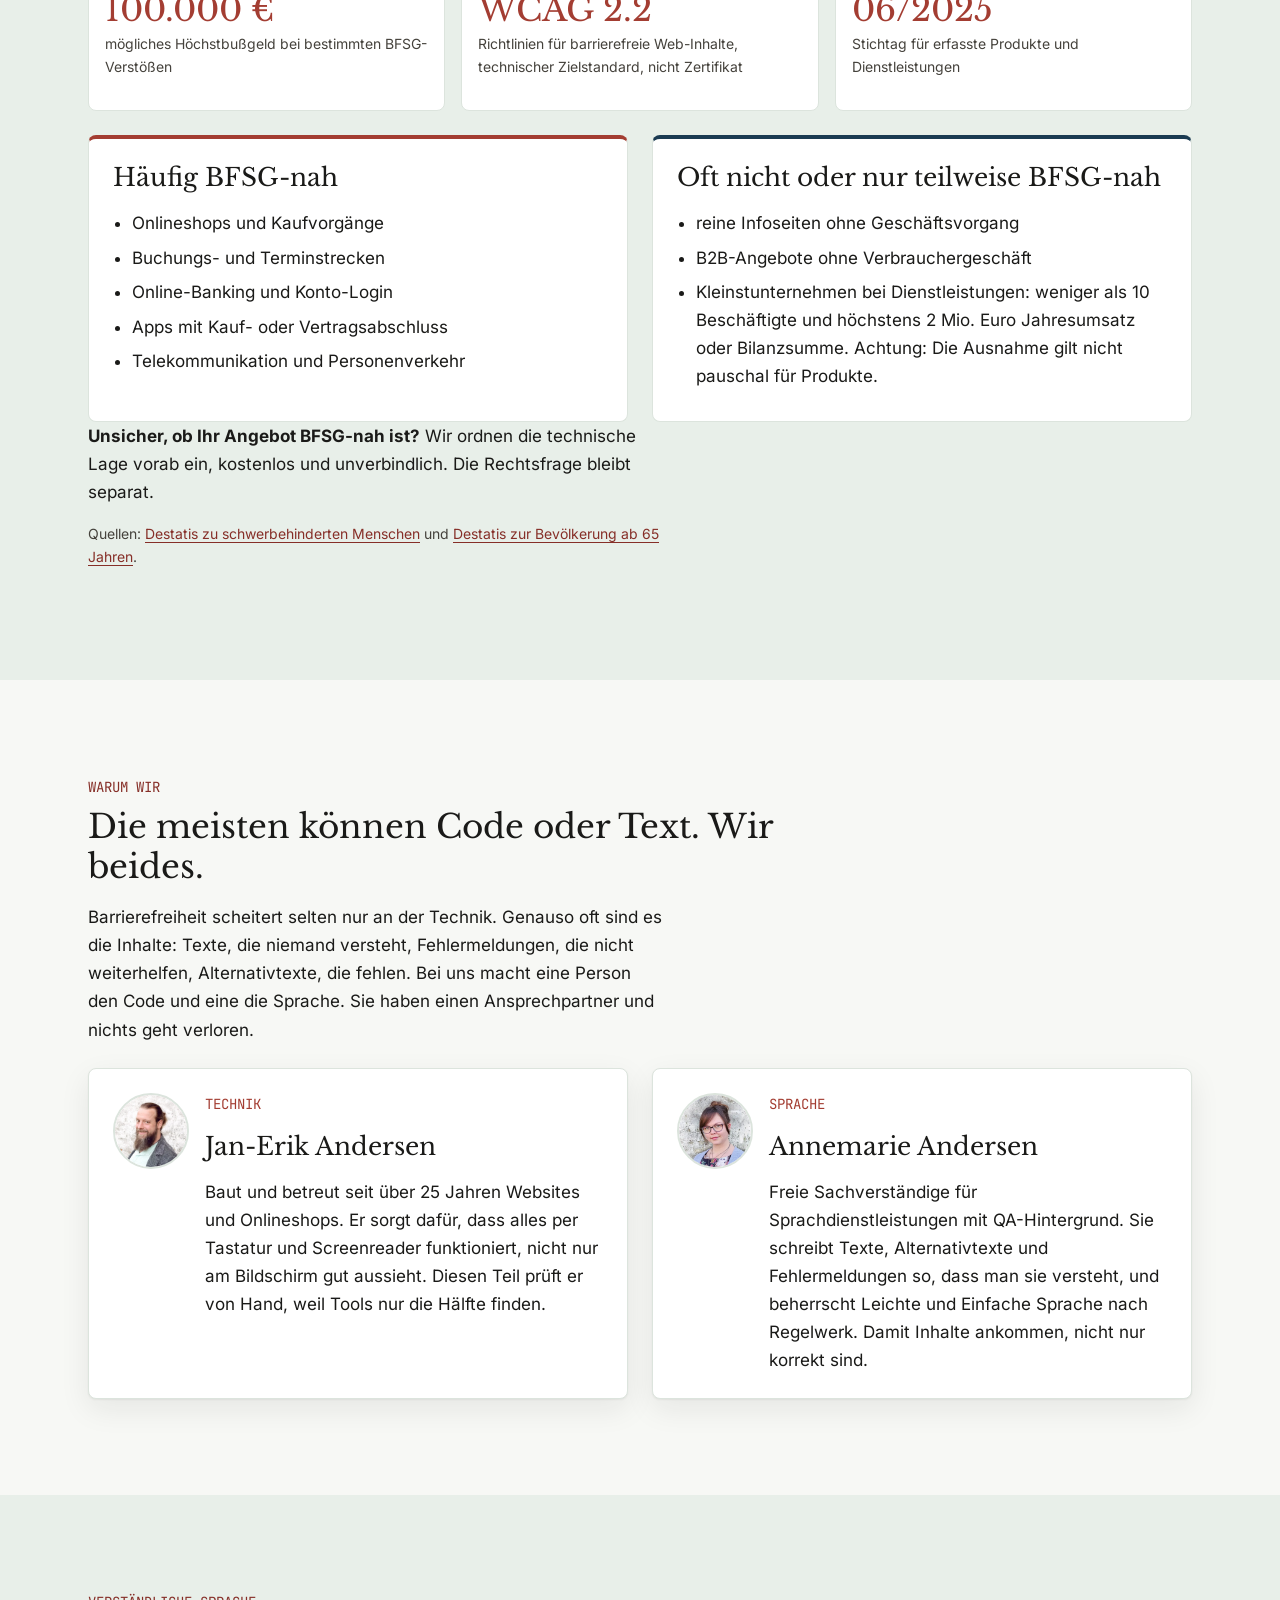
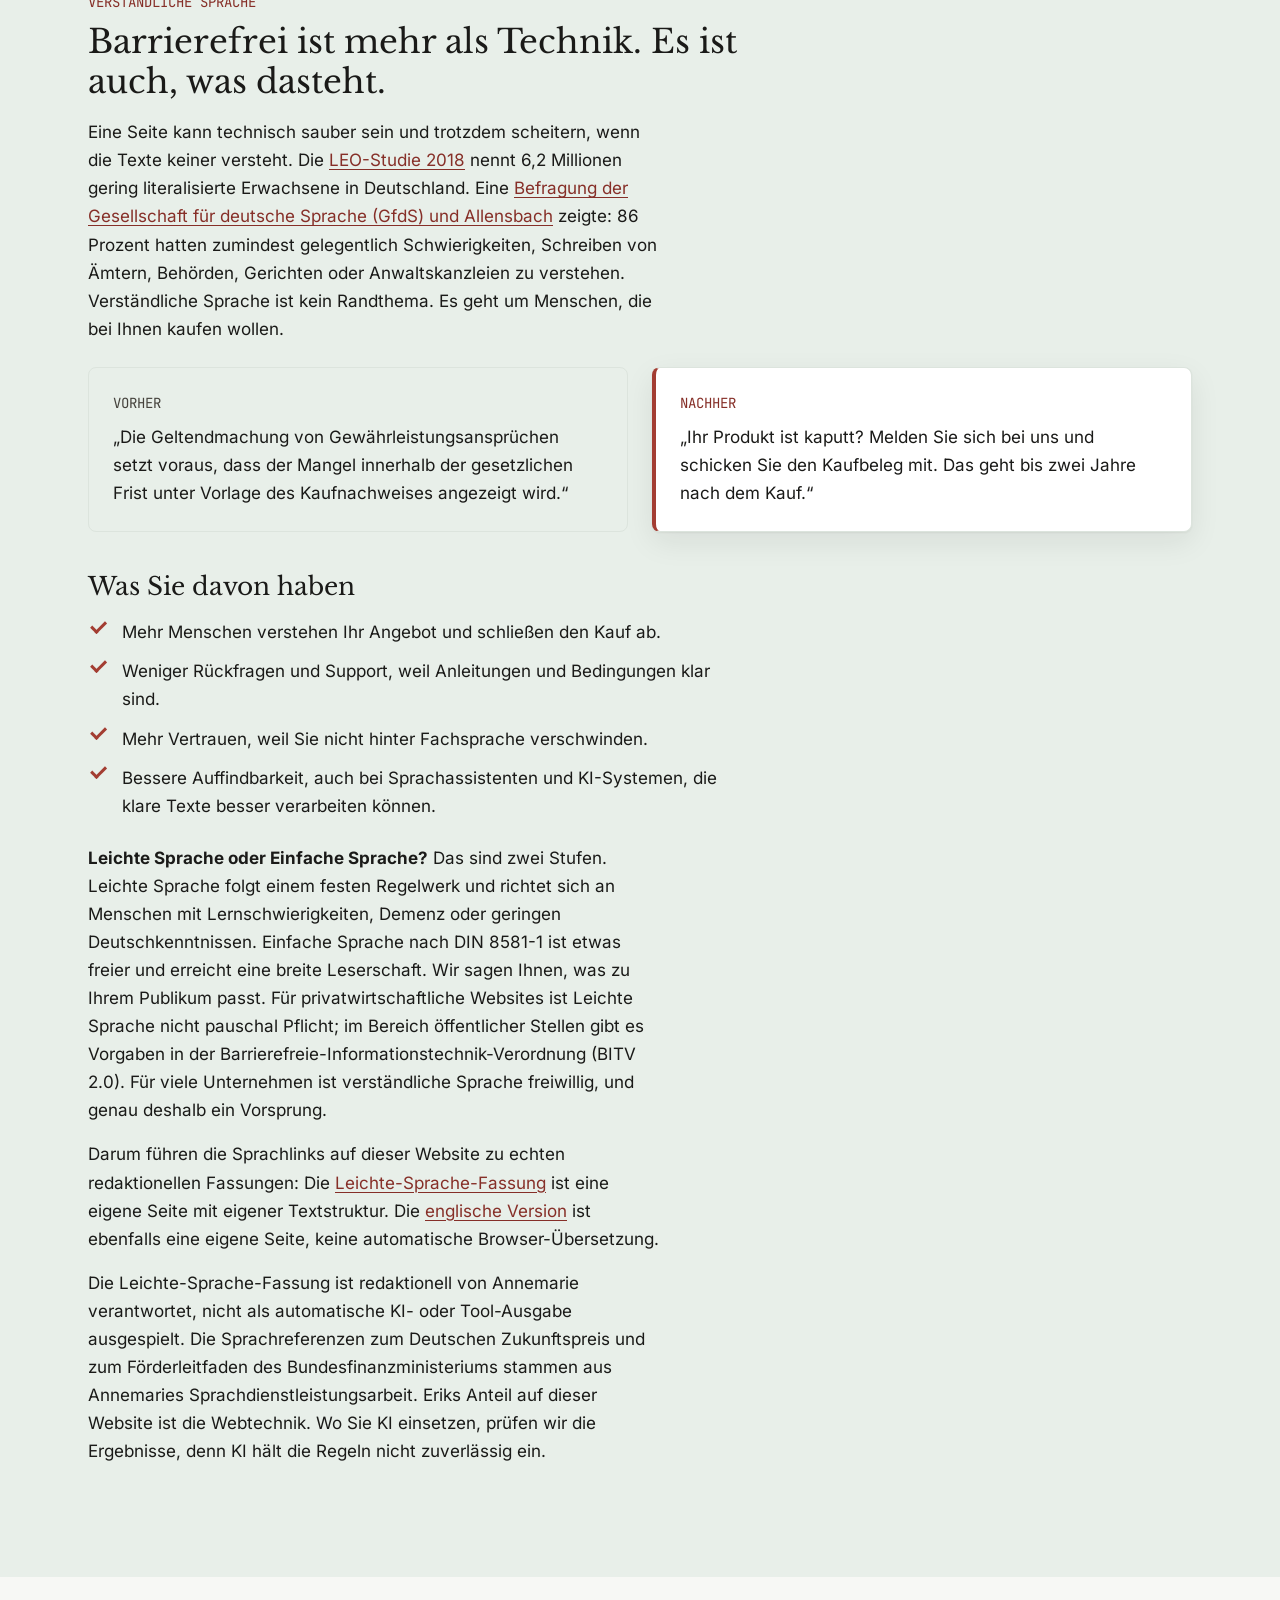
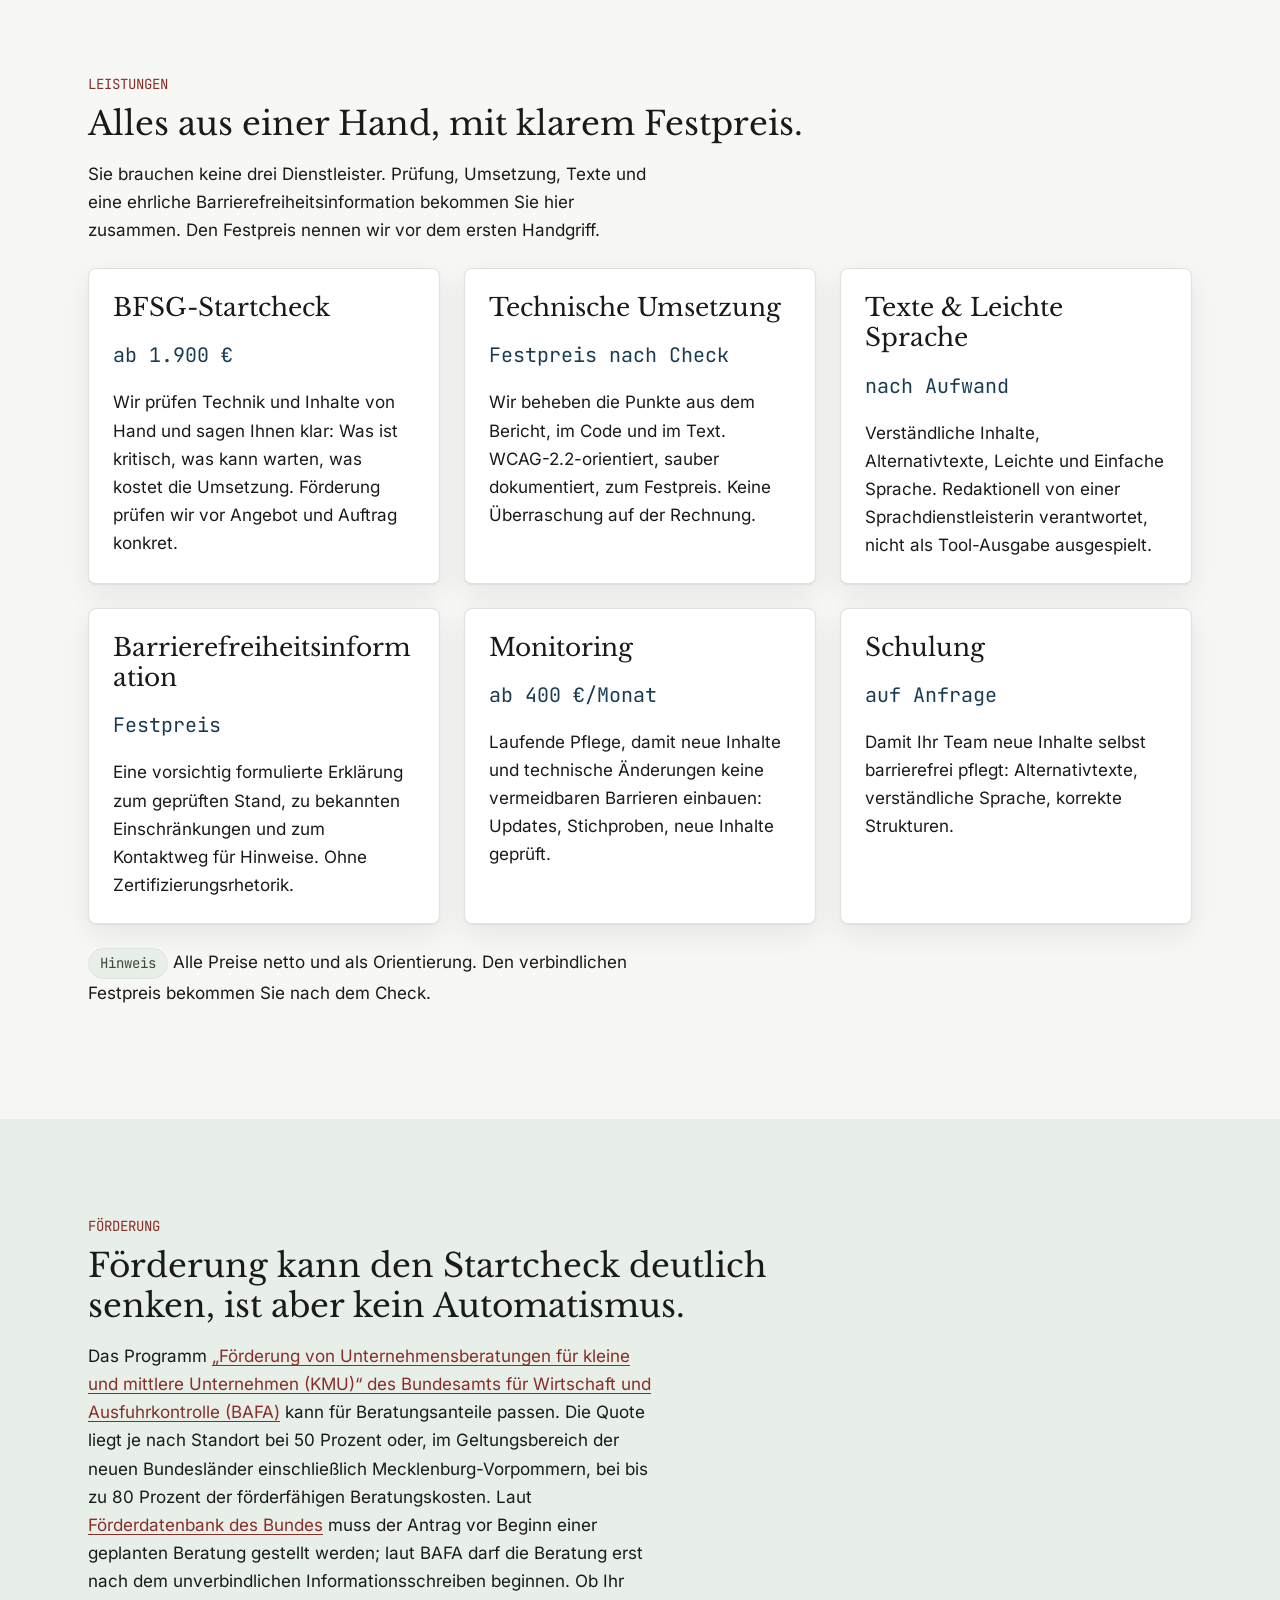
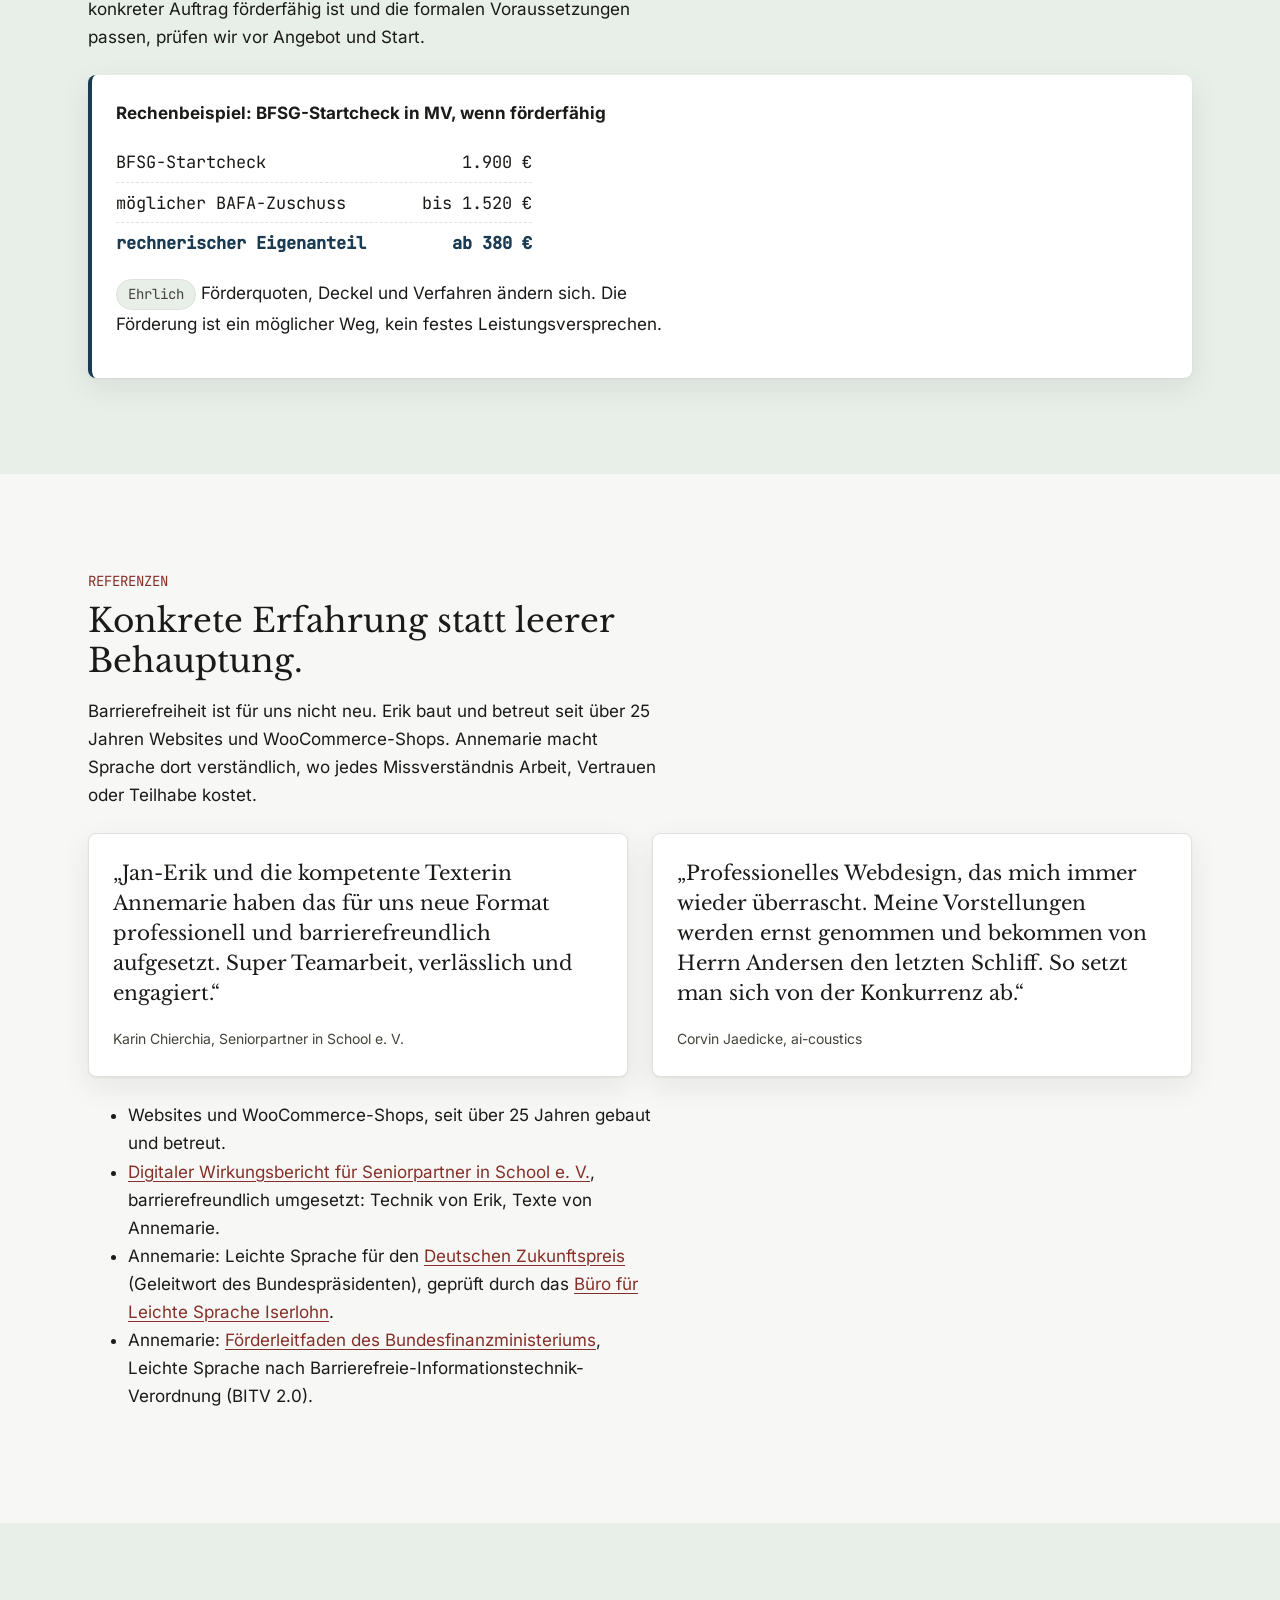
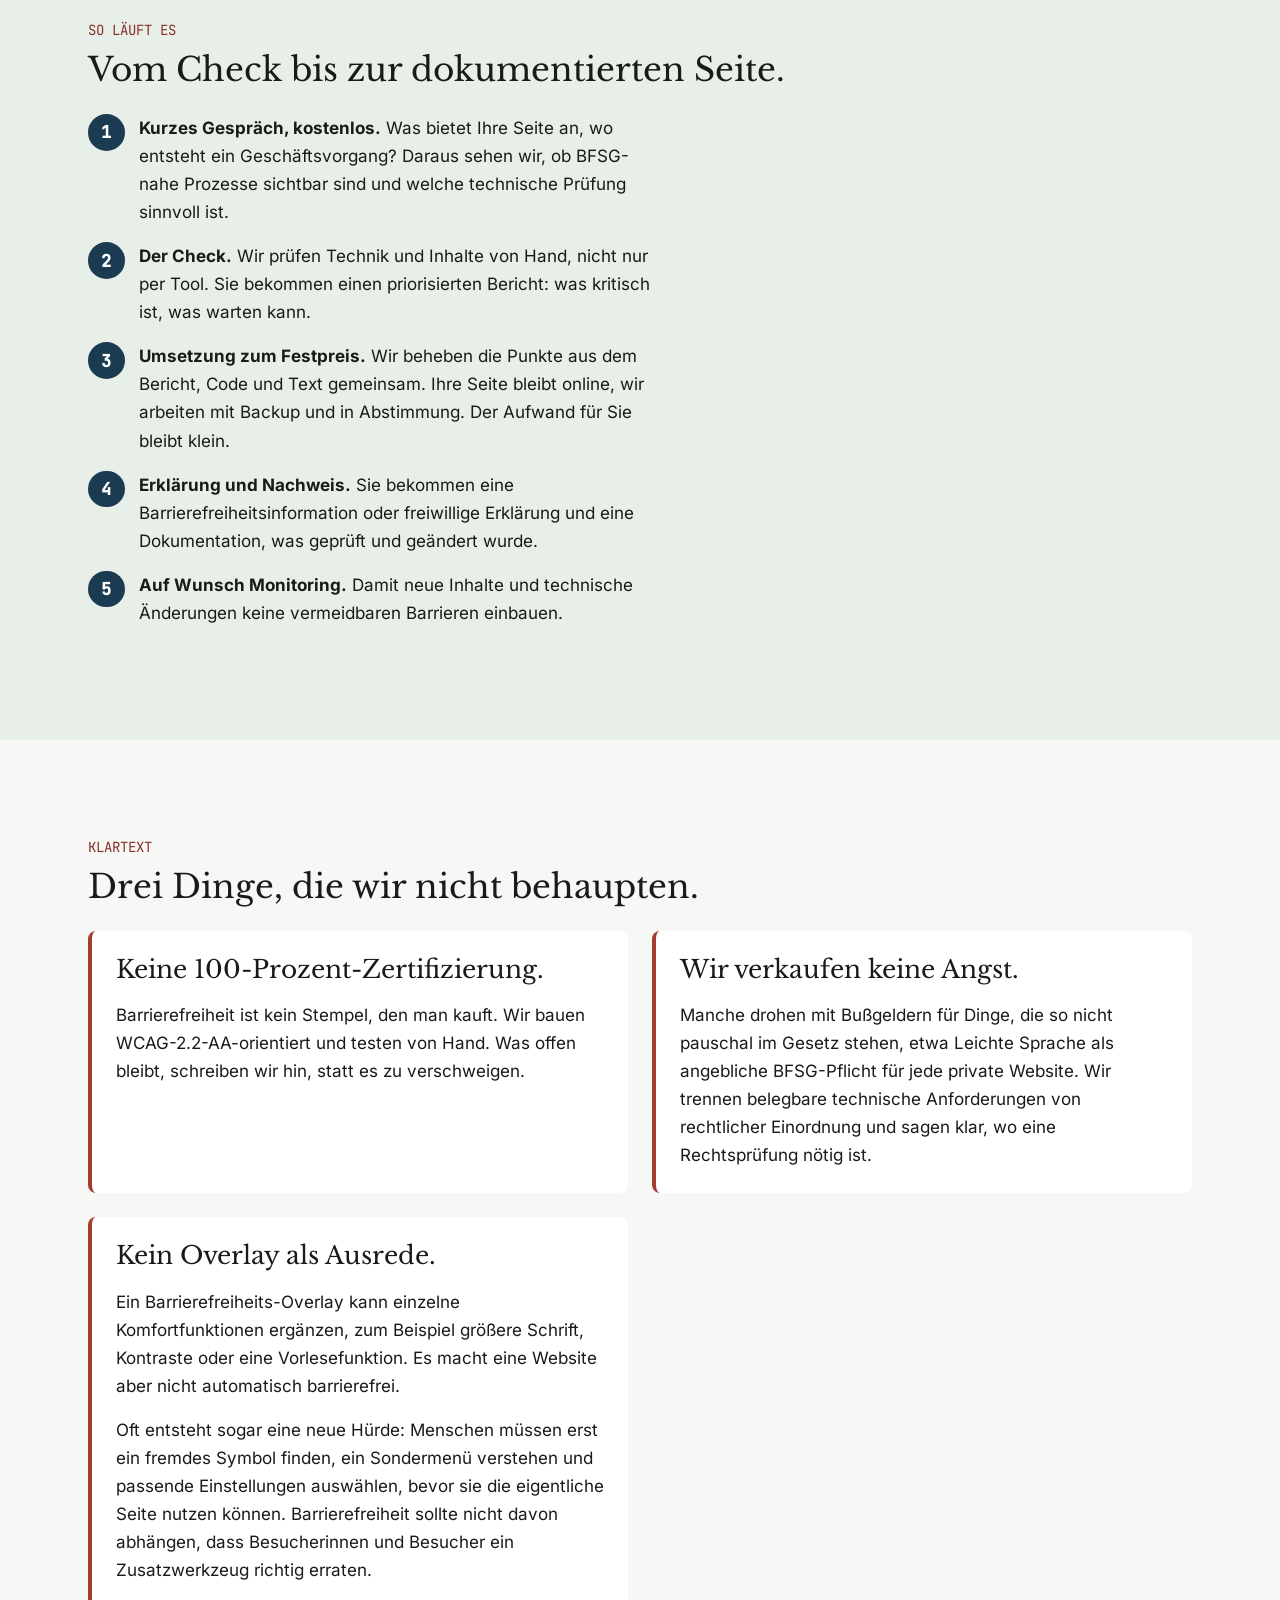
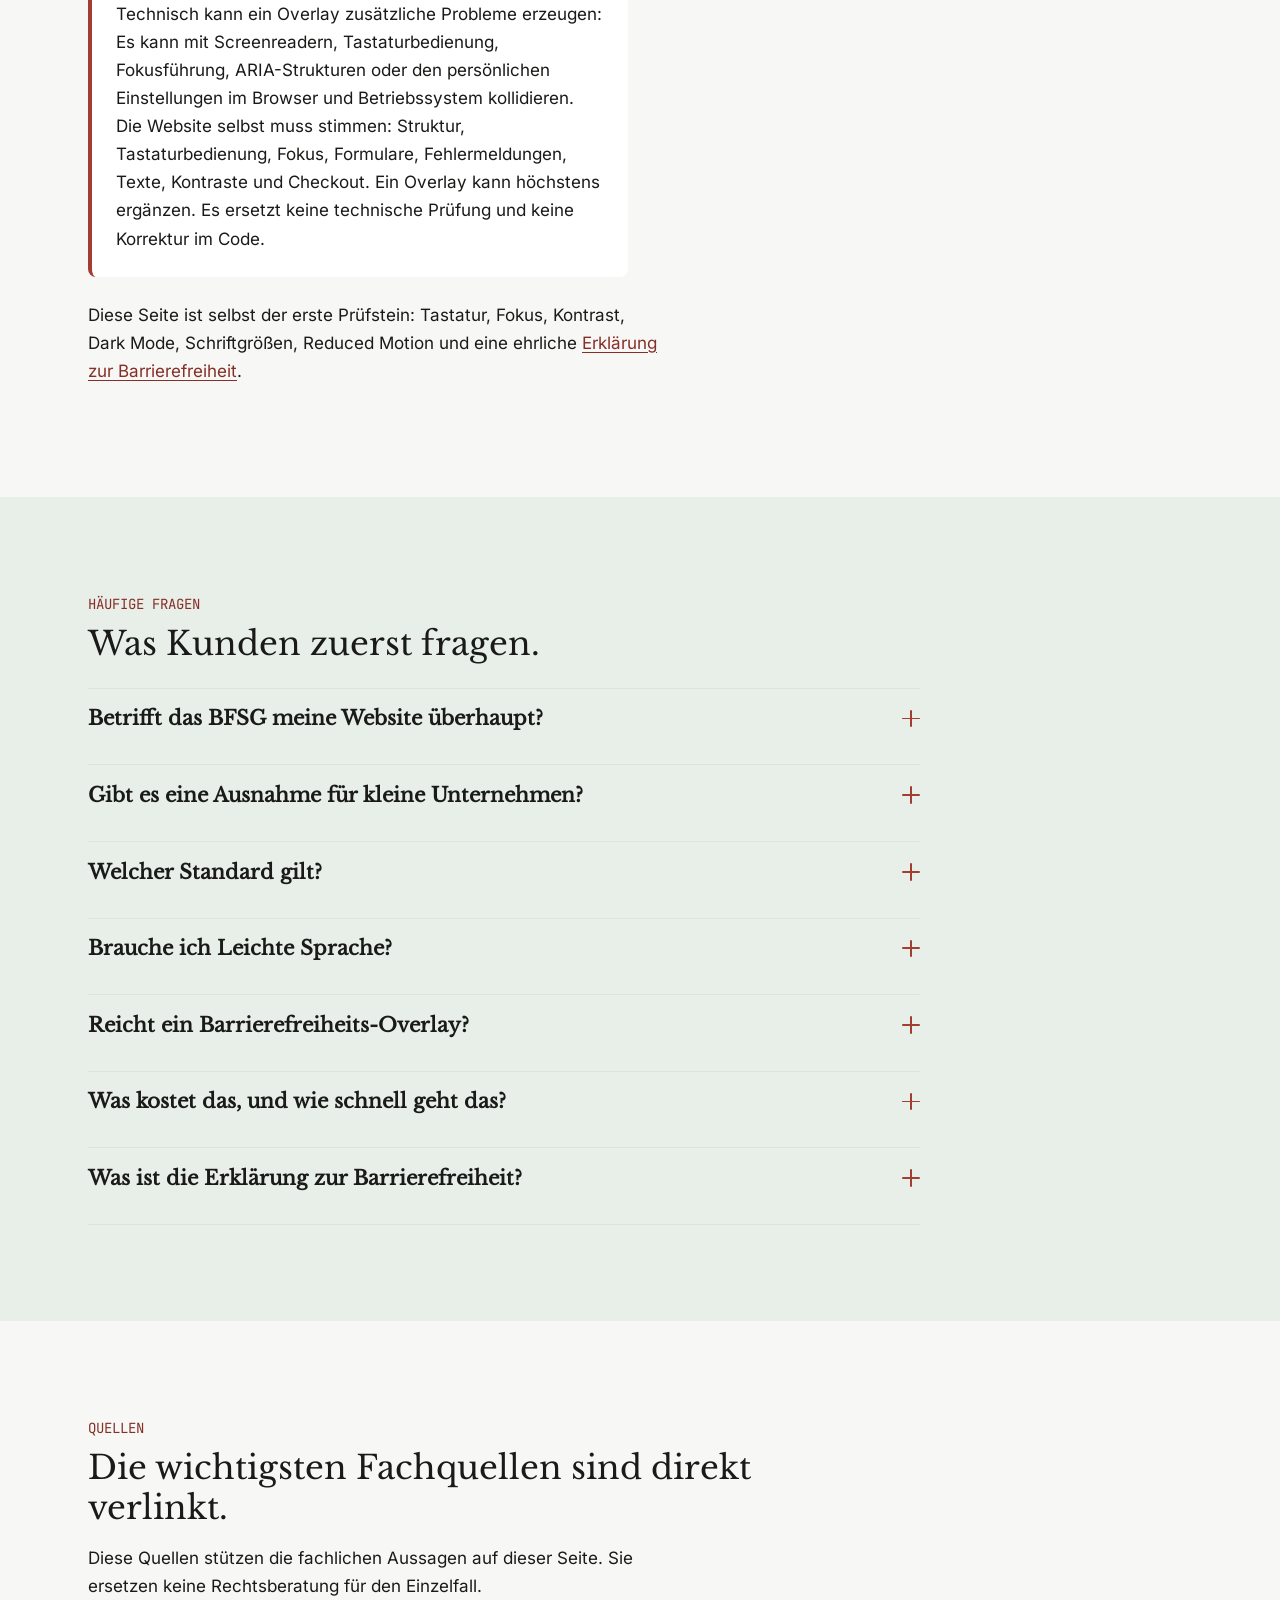
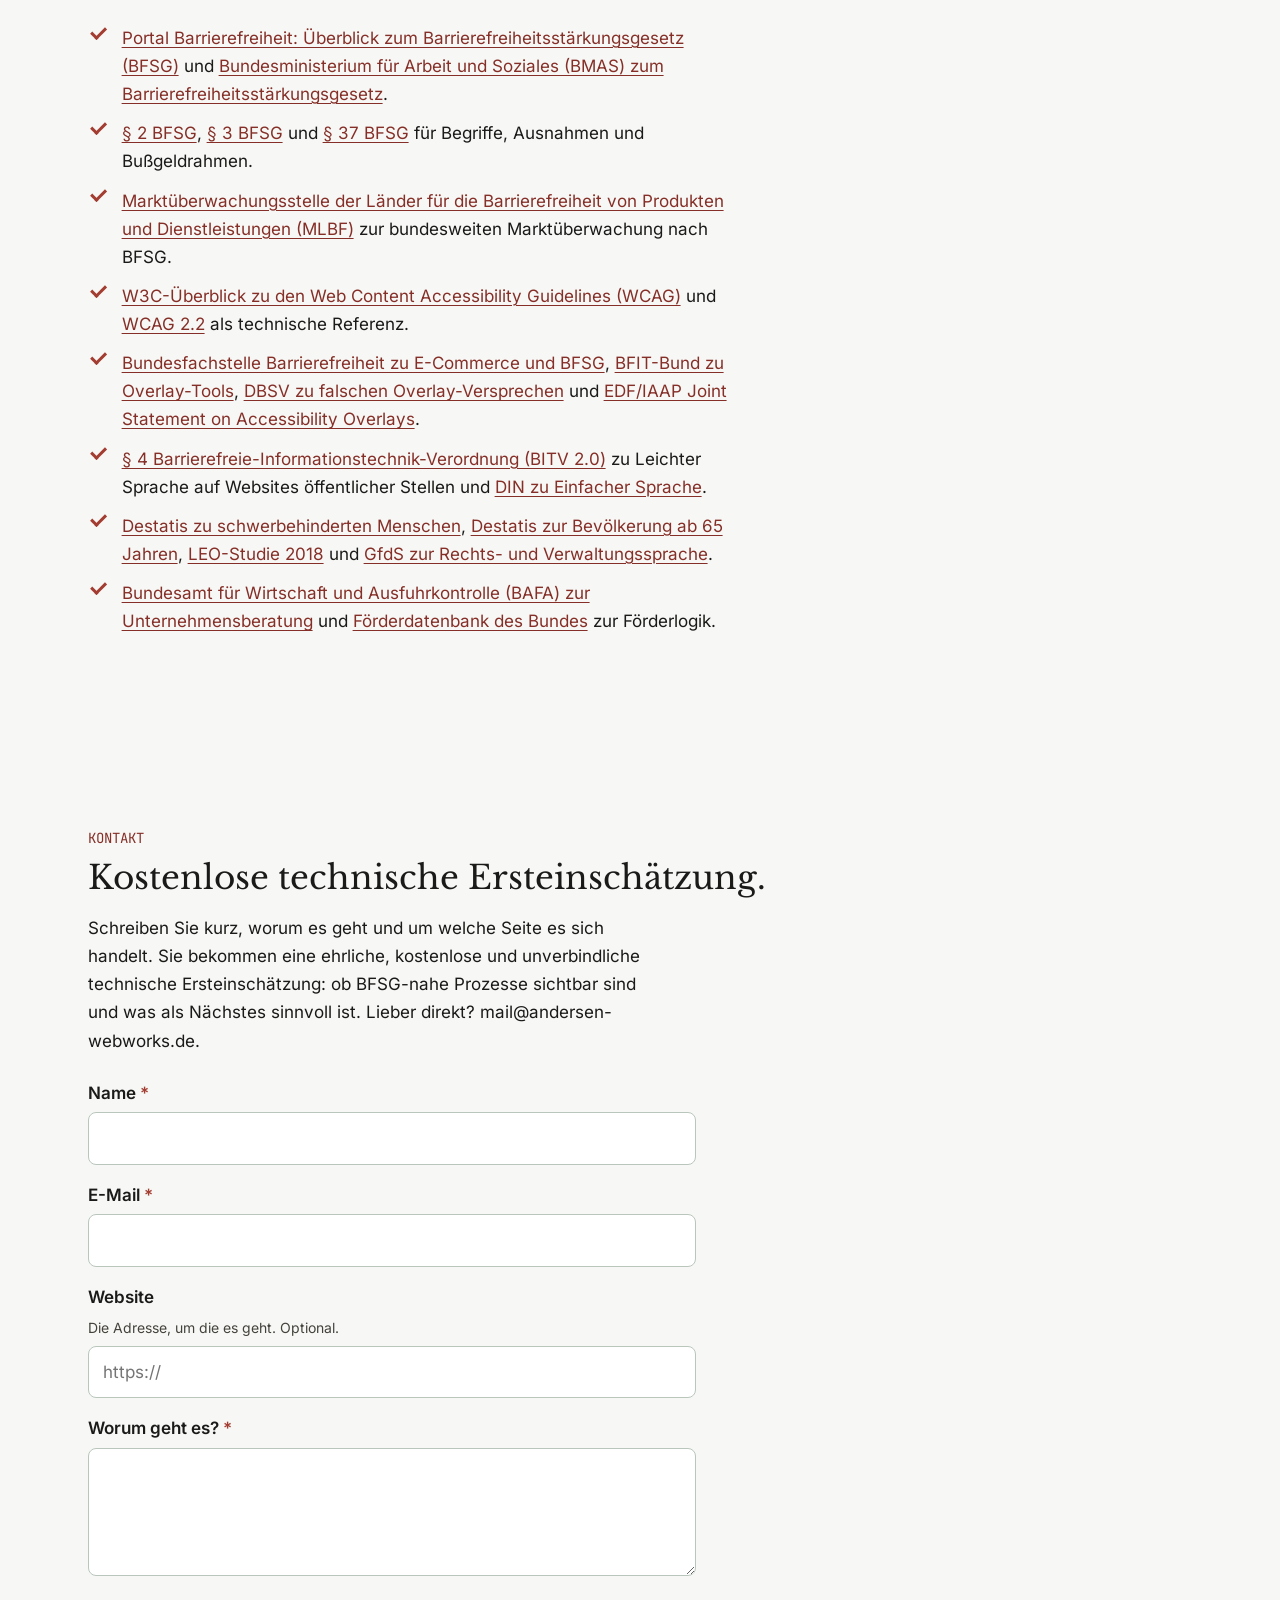
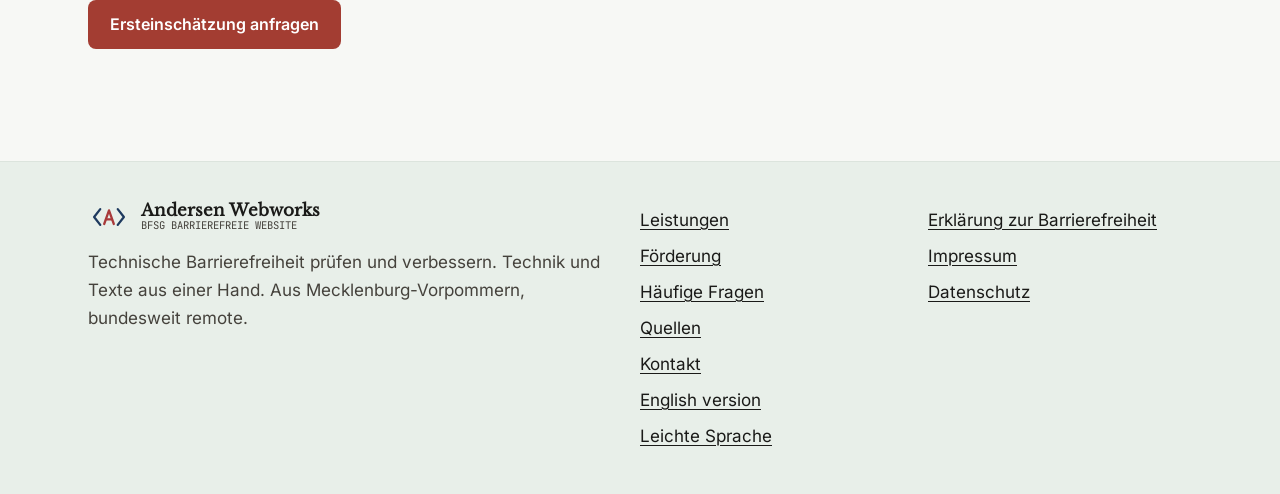
==== commit a026b027: "Optimiere BFSG-Seite fuer PageSpeed und SEO" ====
--- a/index.html
+++ b/index.html
@@ -4,7 +4,7 @@
   <meta charset="utf-8">
   <meta name="viewport" content="width=device-width, initial-scale=1">
   <title>BFSG Barrierefreie Website | Andersen Webworks</title>
-  <meta name="description" content="BFSG Barrierefreie Website von Andersen Webworks: technische Barrierefreiheit prüfen, priorisieren und verbessern. Orientiert an den Web Content Accessibility Guidelines (WCAG) 2.2 AA.">
+  <meta name="description" content="BFSG Barrierefreie Website von Andersen Webworks: technische Barrierefreiheit prüfen, priorisieren und WCAG-2.2-AA-orientiert verbessern.">
   <meta name="theme-color" media="(prefers-color-scheme: light)" content="#f7f8f5">
   <meta name="theme-color" media="(prefers-color-scheme: dark)" content="#171b19">
   <link rel="icon" href="assets/favicon.svg" type="image/svg+xml">
@@ -18,6 +18,9 @@
   <meta property="og:title" content="BFSG Barrierefreie Website | Technische Barrierefreiheit prüfen und verbessern">
   <meta property="og:description" content="Prüfung, Priorisierung und Umsetzung barrierearmer Website-Strukturen nach den Web Content Accessibility Guidelines (WCAG) 2.2 AA.">
   <meta property="og:url" content="https://bfsg-barrierefreie-website.de/">
+  <meta property="og:image" content="https://bfsg-barrierefreie-website.de/assets/bfsg-barrierefreie-website-hero.png">
+  <meta property="og:image:width" content="1774">
+  <meta property="og:image:height" content="887">
   <meta property="og:locale" content="de_DE">
   <meta property="og:locale:alternate" content="en_US">
 
@@ -102,7 +105,7 @@
 
   <header class="site-header">
     <div class="container site-header__inner">
-      <a class="brand" href="#main" aria-label="BFSG Barrierefreie Website von Andersen Webworks, zur Startseite">
+      <a class="brand" href="#main" aria-label="Andersen Webworks BFSG Barrierefreie Website, zur Startseite">
         <img class="brand__mark" src="assets/logo.svg" alt="" width="42" height="28">
         <span class="brand__name">Andersen Webworks
           <span class="brand__line">BFSG Barrierefreie Website</span>
@@ -129,9 +132,9 @@
         </nav>
         <div class="header-actions" role="group" aria-label="Darstellung">
           <div class="text-size-control" role="group" aria-label="Schriftgröße">
-            <button class="text-size-control__btn" type="button" data-text-size-option="normal" aria-pressed="true" aria-label="Normale Schriftgröße">A</button>
-            <button class="text-size-control__btn" type="button" data-text-size-option="large" aria-pressed="false" aria-label="Große Schriftgröße">A+</button>
-            <button class="text-size-control__btn" type="button" data-text-size-option="xlarge" aria-pressed="false" aria-label="Sehr große Schriftgröße">A++</button>
+            <button class="text-size-control__btn" type="button" data-text-size-option="normal" aria-pressed="true" aria-label="A normale Schriftgröße">A</button>
+            <button class="text-size-control__btn" type="button" data-text-size-option="large" aria-pressed="false" aria-label="A+ große Schriftgröße">A+</button>
+            <button class="text-size-control__btn" type="button" data-text-size-option="xlarge" aria-pressed="false" aria-label="A++ sehr große Schriftgröße">A++</button>
           </div>
           <button class="theme-toggle" type="button" aria-pressed="false" aria-label="Dunkles Design einschalten" title="Hell und Dunkel umschalten">
             <svg class="icon-moon" viewBox="0 0 24 24" fill="none" stroke="currentColor" stroke-width="2" stroke-linecap="round" stroke-linejoin="round" aria-hidden="true"><path d="M21 12.8A9 9 0 1 1 11.2 3a7 7 0 0 0 9.8 9.8z"/></svg>
@@ -163,7 +166,10 @@
         </div>
 
         <figure class="reveal hero__visual">
-          <img class="hero__image" src="assets/bfsg-barrierefreie-website-hero.png" alt="Notebook mit Barrierefreiheits-Checkliste, Formularprüfung und Prüfbericht" width="1800" height="1024">
+          <picture>
+            <source type="image/webp" srcset="assets/bfsg-barrierefreie-website-hero-640.webp 640w, assets/bfsg-barrierefreie-website-hero-900.webp 900w, assets/bfsg-barrierefreie-website-hero-1200.webp 1200w" sizes="(min-width: 980px) 48vw, 100vw">
+            <img class="hero__image" src="assets/bfsg-barrierefreie-website-hero.png" alt="Notebook mit Barrierefreiheits-Checkliste, Formularprüfung und Prüfbericht" width="1200" height="600" fetchpriority="high">
+          </picture>
           <div class="proof-card" aria-label="Prüfschwerpunkte">
             <span>Tastatur</span>
             <span>Formulare</span>
@@ -552,10 +558,10 @@
         <div class="section-head reveal">
           <p class="eyebrow">Kontakt</p>
           <h2 id="kon-h">Kostenlose technische Ersteinschätzung.</h2>
-          <p>Schreiben Sie kurz, worum es geht und um welche Seite es sich handelt. Sie bekommen eine ehrliche, kostenlose und unverbindliche technische Ersteinschätzung: ob BFSG-nahe Prozesse sichtbar sind und was als Nächstes sinnvoll ist. Lieber direkt? <a href="mailto:mail@andersen-webworks.de">mail@andersen-webworks.de</a>.</p>
-        </div>
-
-        <form id="kontakt-form" class="reveal" action="mailto:mail@andersen-webworks.de" method="post" enctype="text/plain" style="max-width:38rem">
+          <p>Schreiben Sie kurz, worum es geht und um welche Seite es sich handelt. Sie bekommen eine ehrliche, kostenlose und unverbindliche technische Ersteinschätzung: ob BFSG-nahe Prozesse sichtbar sind und was als Nächstes sinnvoll ist. Lieber direkt? mail@andersen-webworks.de.</p>
+        </div>
+
+        <form id="kontakt-form" class="reveal" action="#kontakt" method="get" style="max-width:38rem">
           <div class="field">
             <label for="f-name">Name <span class="req" aria-hidden="true">*</span></label>
             <input id="f-name" name="name" type="text" autocomplete="name" required aria-required="true" aria-describedby="f-name-err">
@@ -588,7 +594,7 @@
   <footer class="site-footer">
     <div class="container footer-grid">
       <div>
-        <a class="brand" href="#main" aria-label="BFSG Barrierefreie Website von Andersen Webworks">
+        <a class="brand" href="#main" aria-label="Andersen Webworks BFSG Barrierefreie Website">
           <img class="brand__mark" src="assets/logo.svg" alt="" width="42" height="28">
           <span class="brand__name">Andersen Webworks
             <span class="brand__line">BFSG Barrierefreie Website</span>
--- a/css/sections.css
+++ b/css/sections.css
@@ -13,6 +13,7 @@
 
 /* Hero-Visual: Arbeitsbild plus kurzer Ergebnisrhythmus */
 .hero__visual { position: relative; display: flex; flex-direction: column; gap: var(--space-2); margin: 0; min-width: 0; }
+.hero__visual picture { display: block; width: 100%; }
 .hero__image {
   display: block;
   width: 100%;
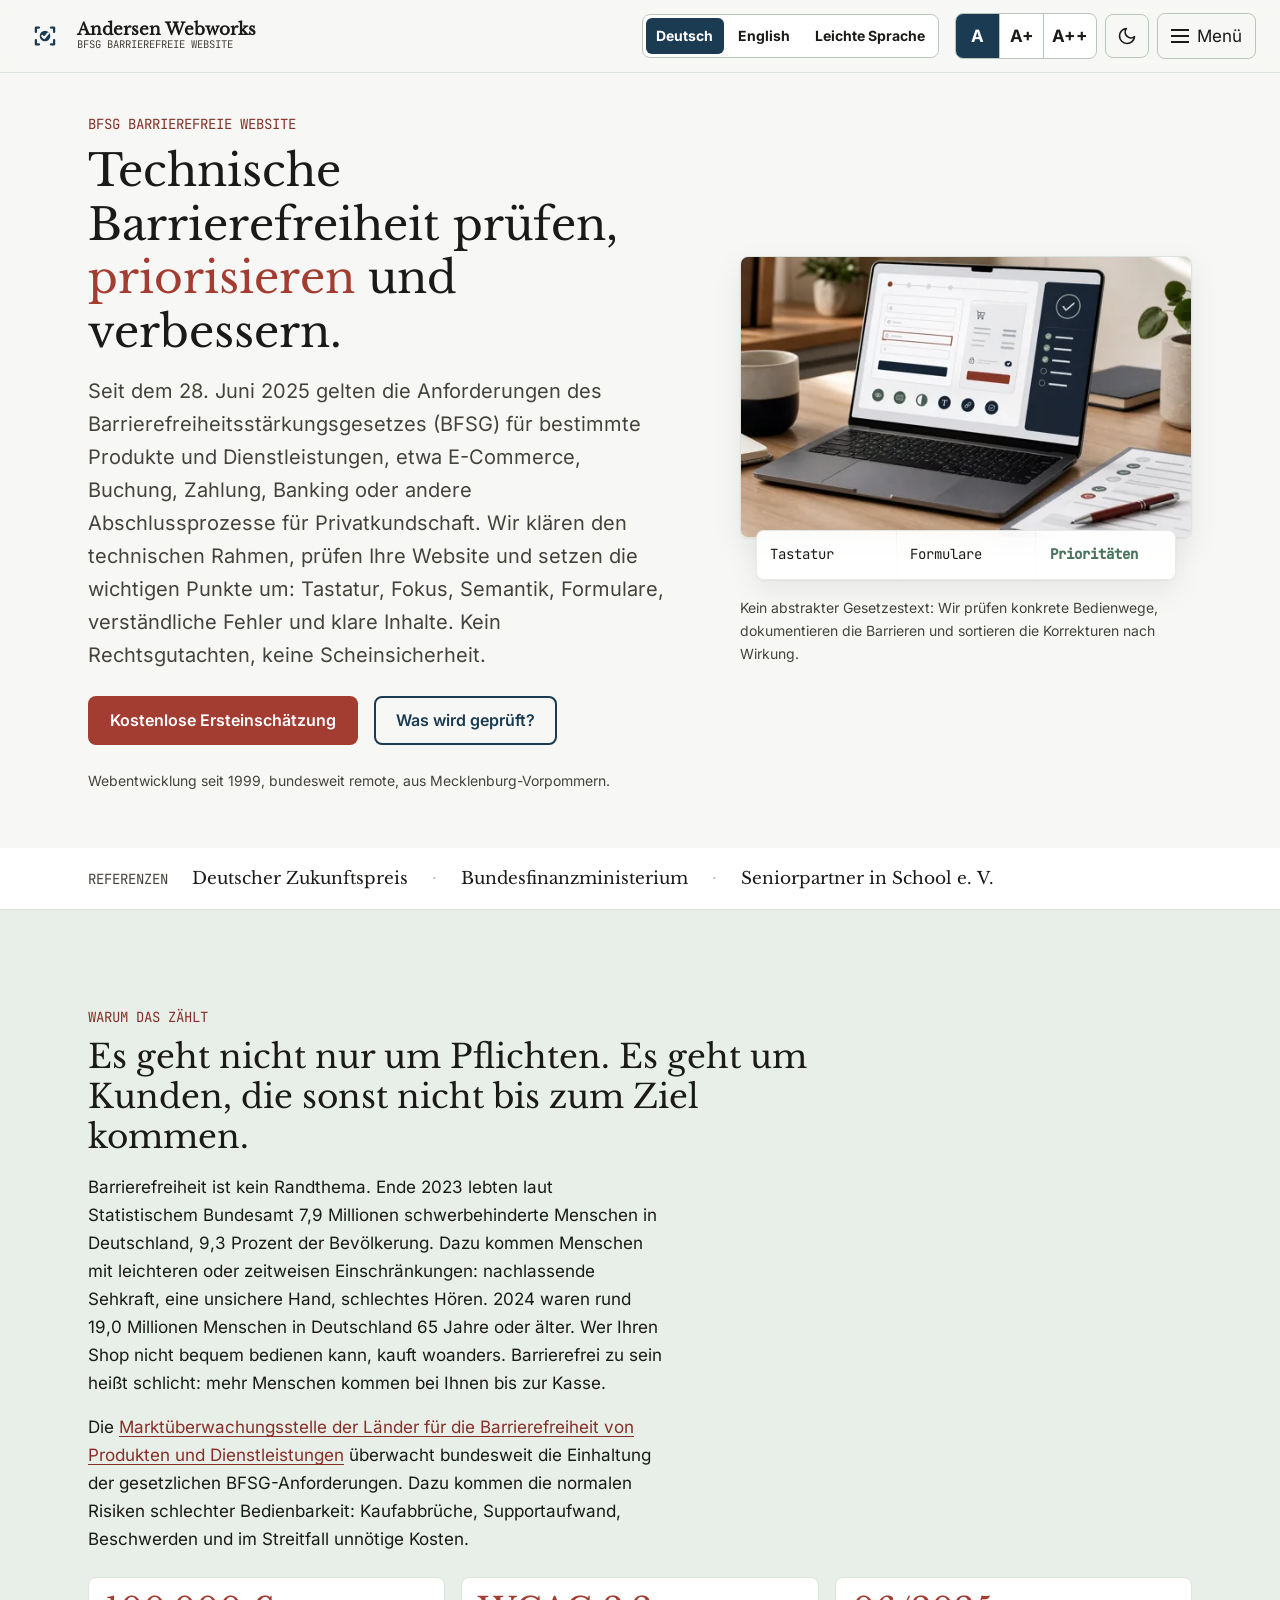
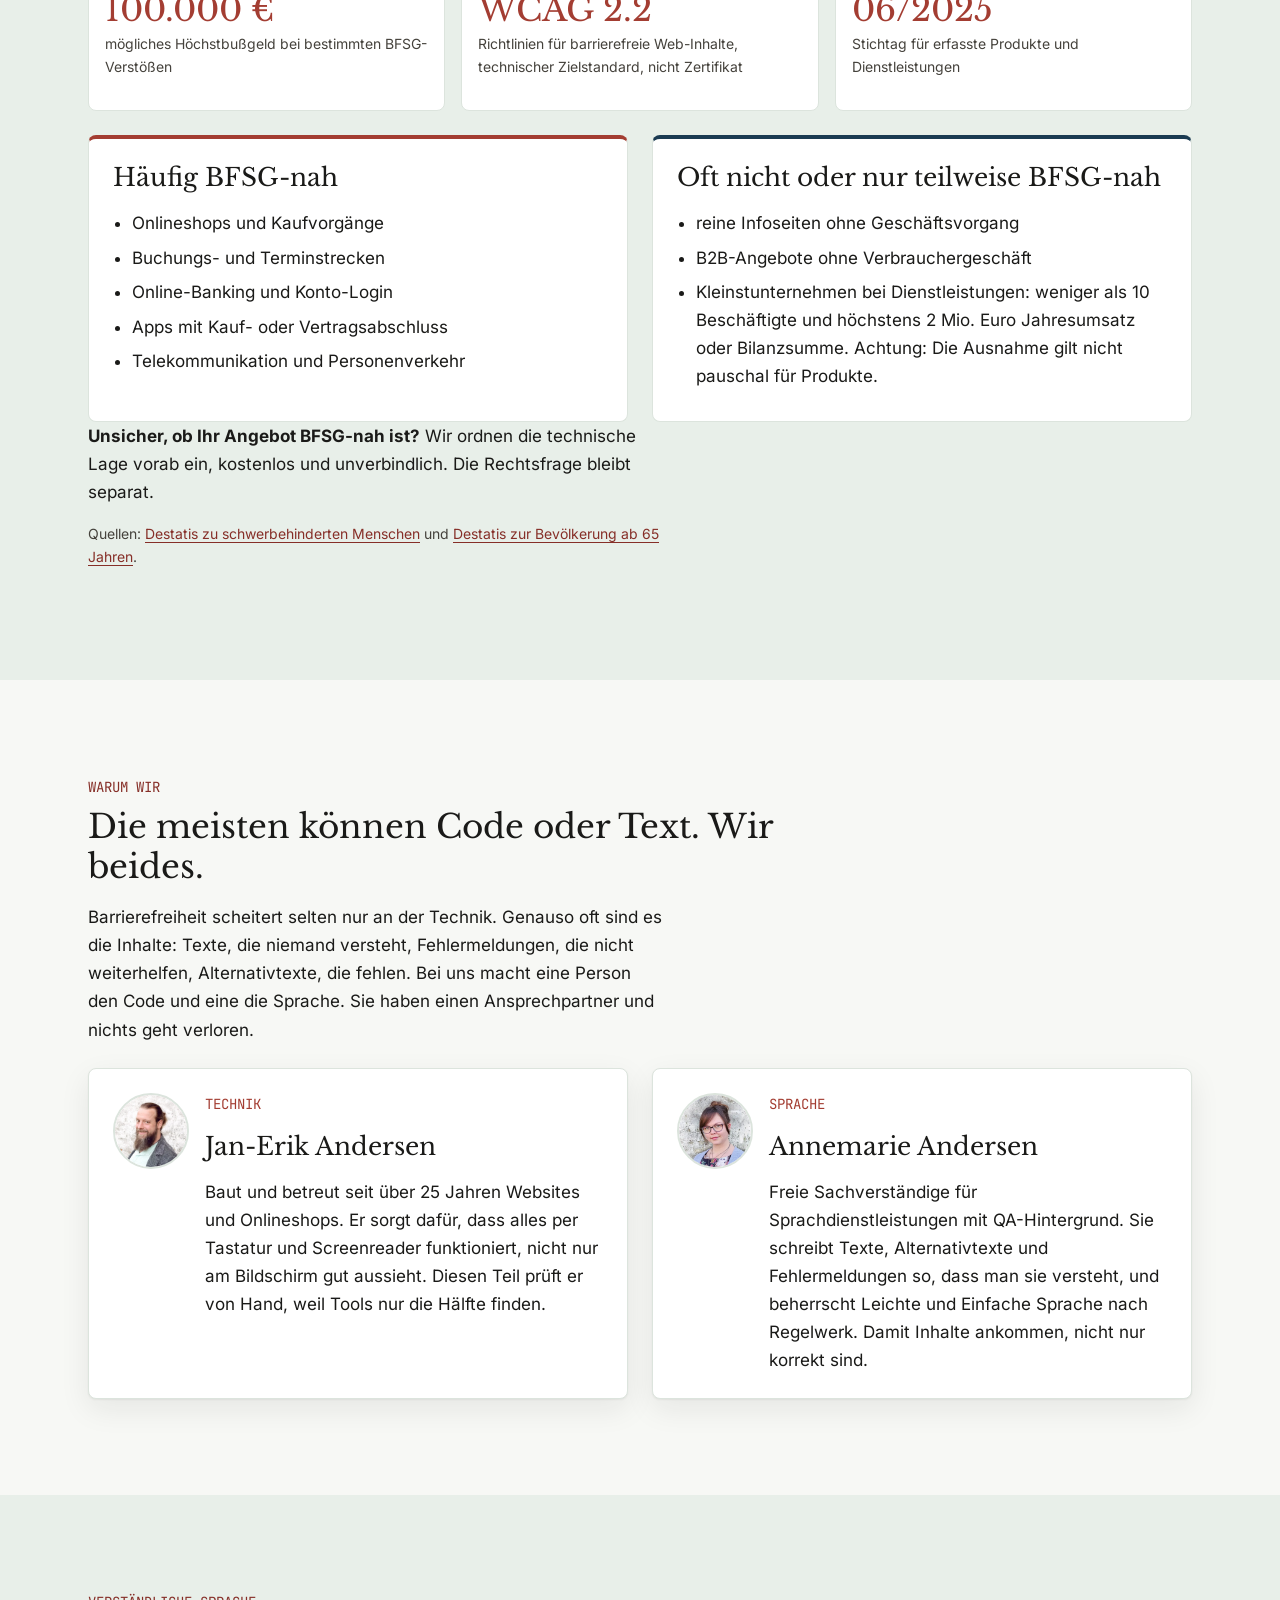
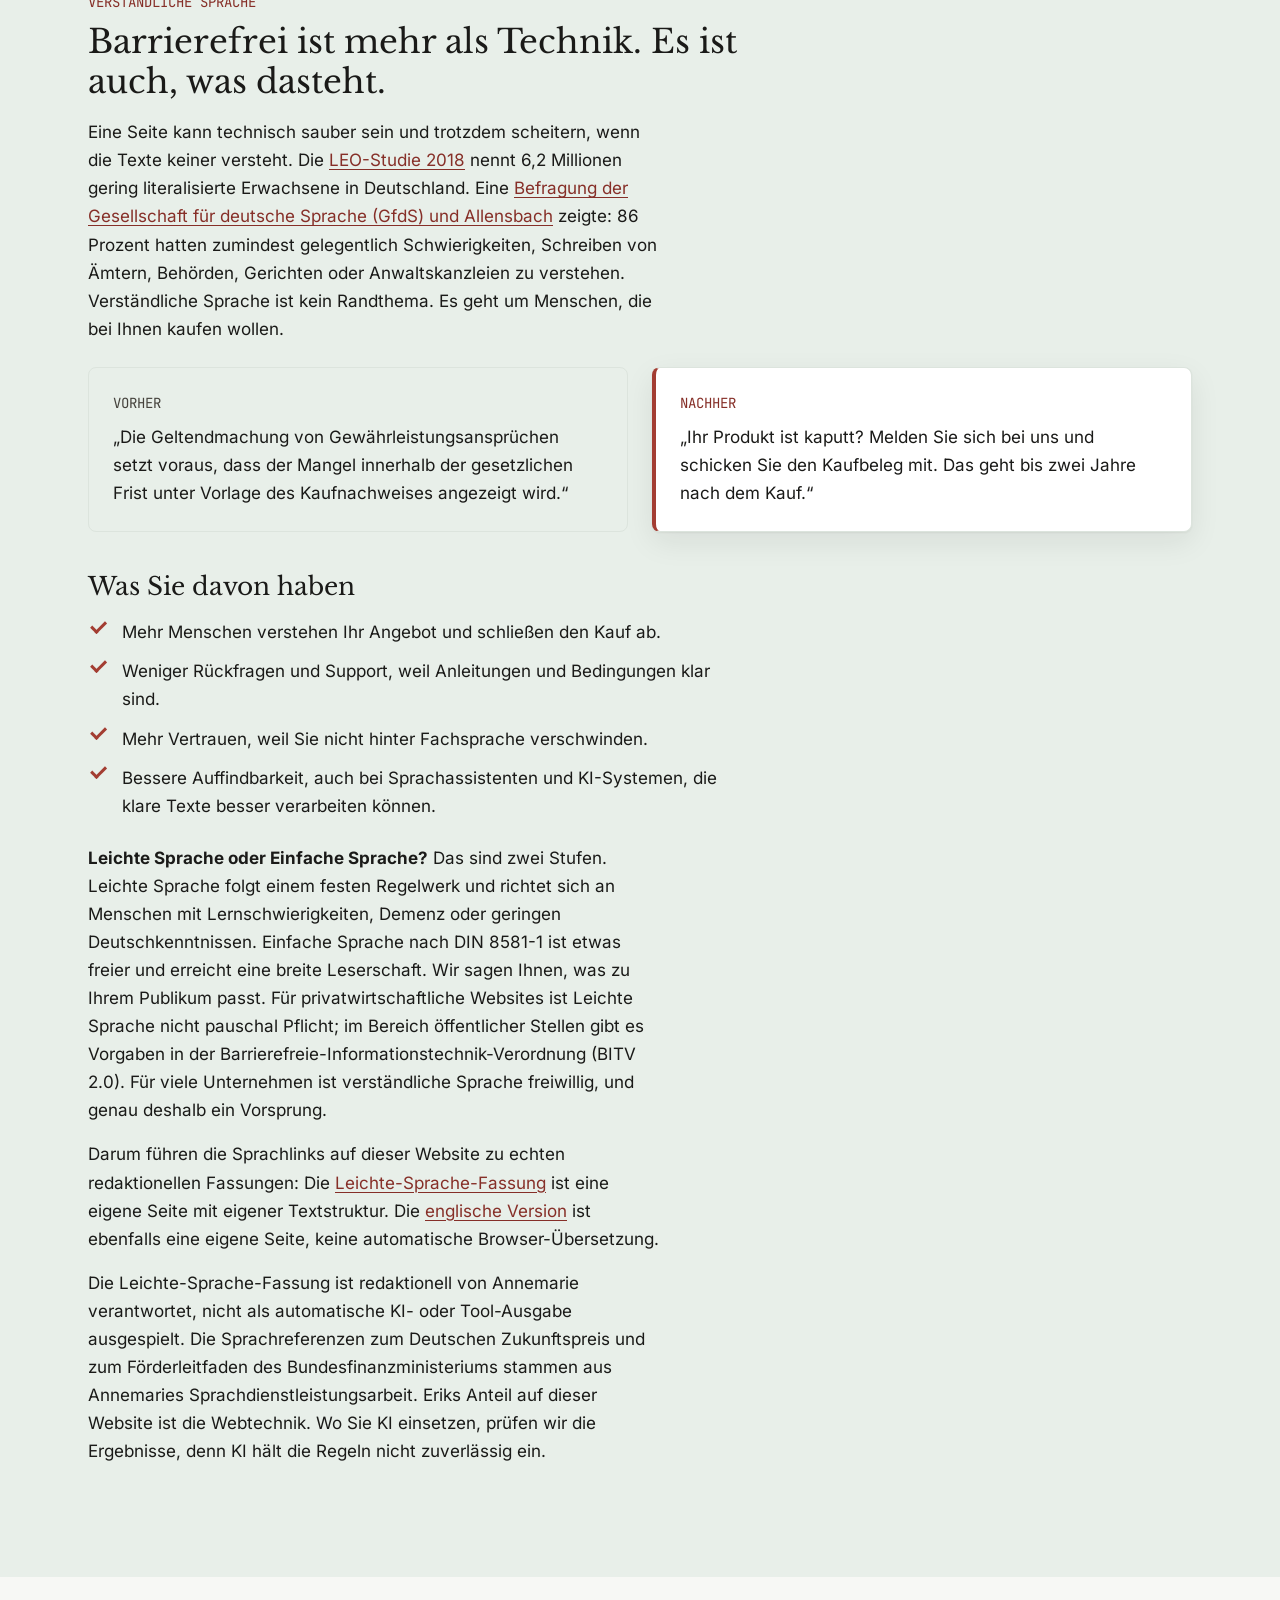
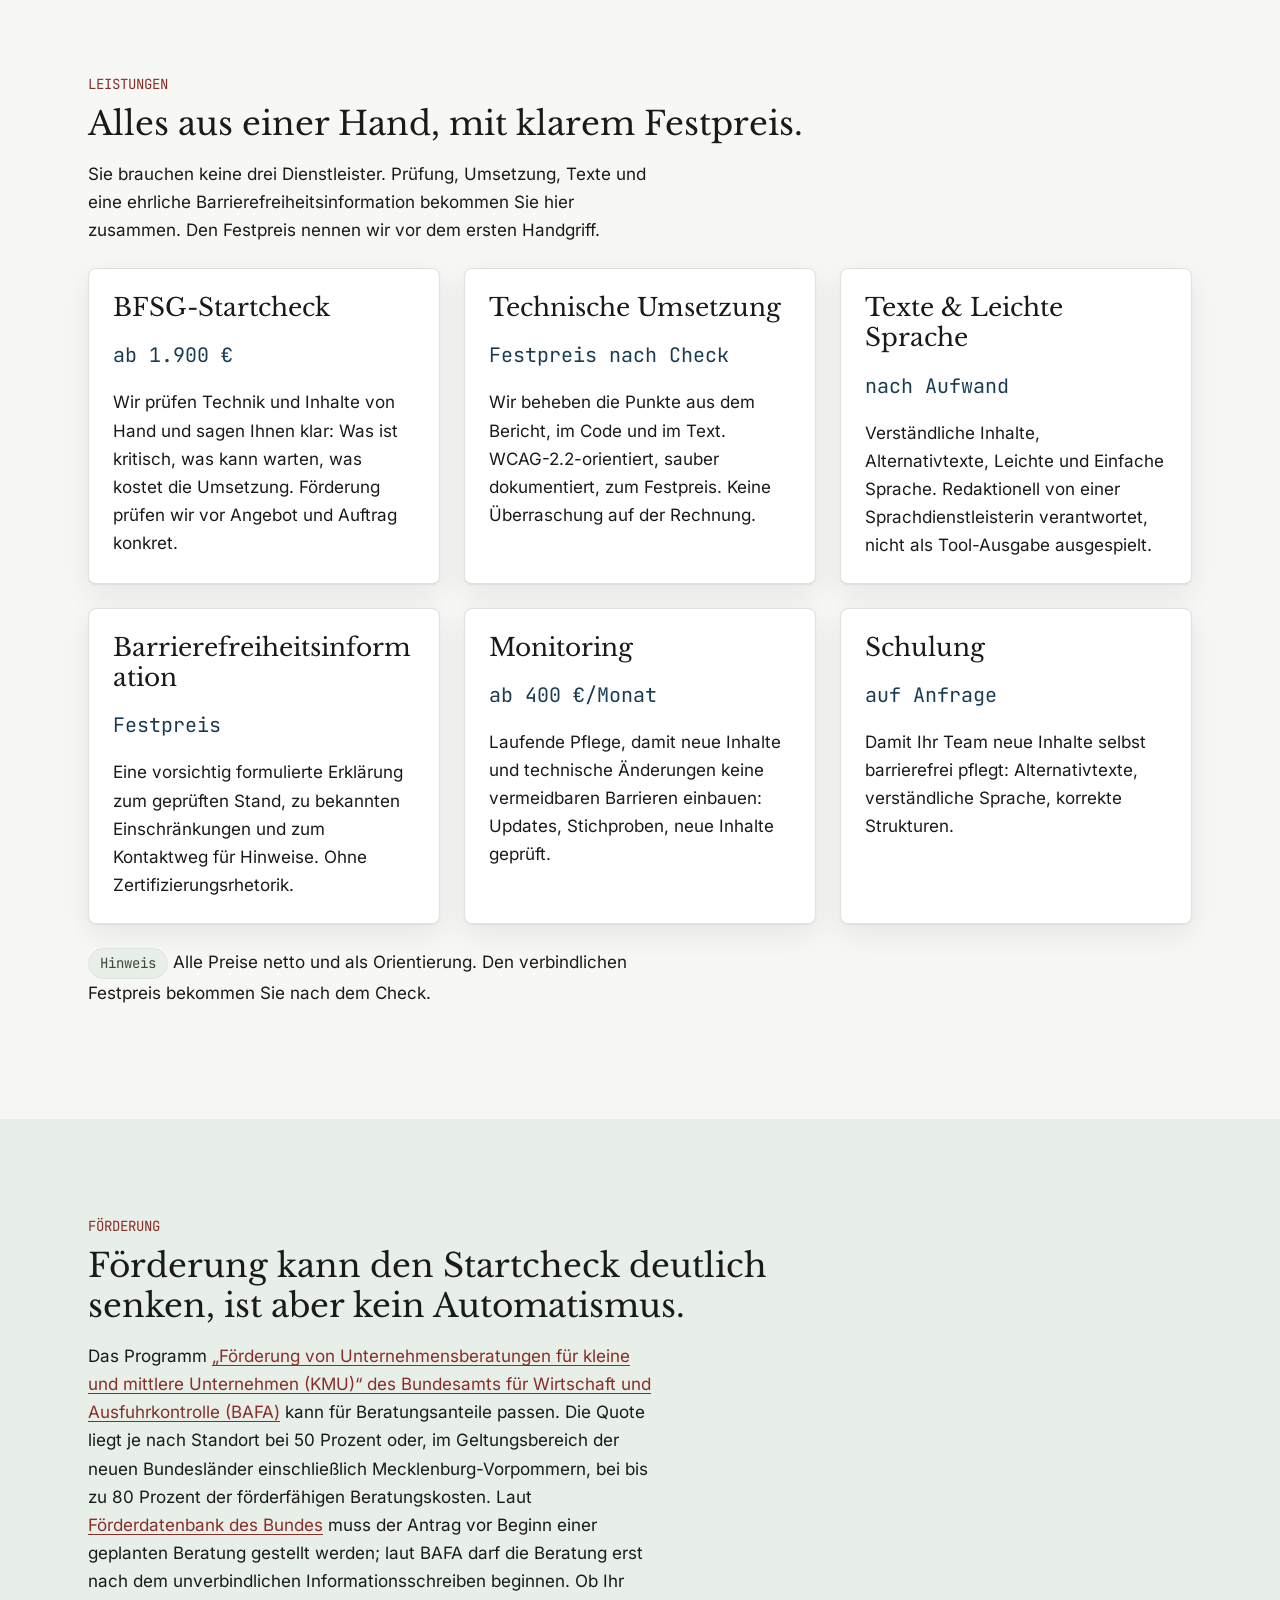
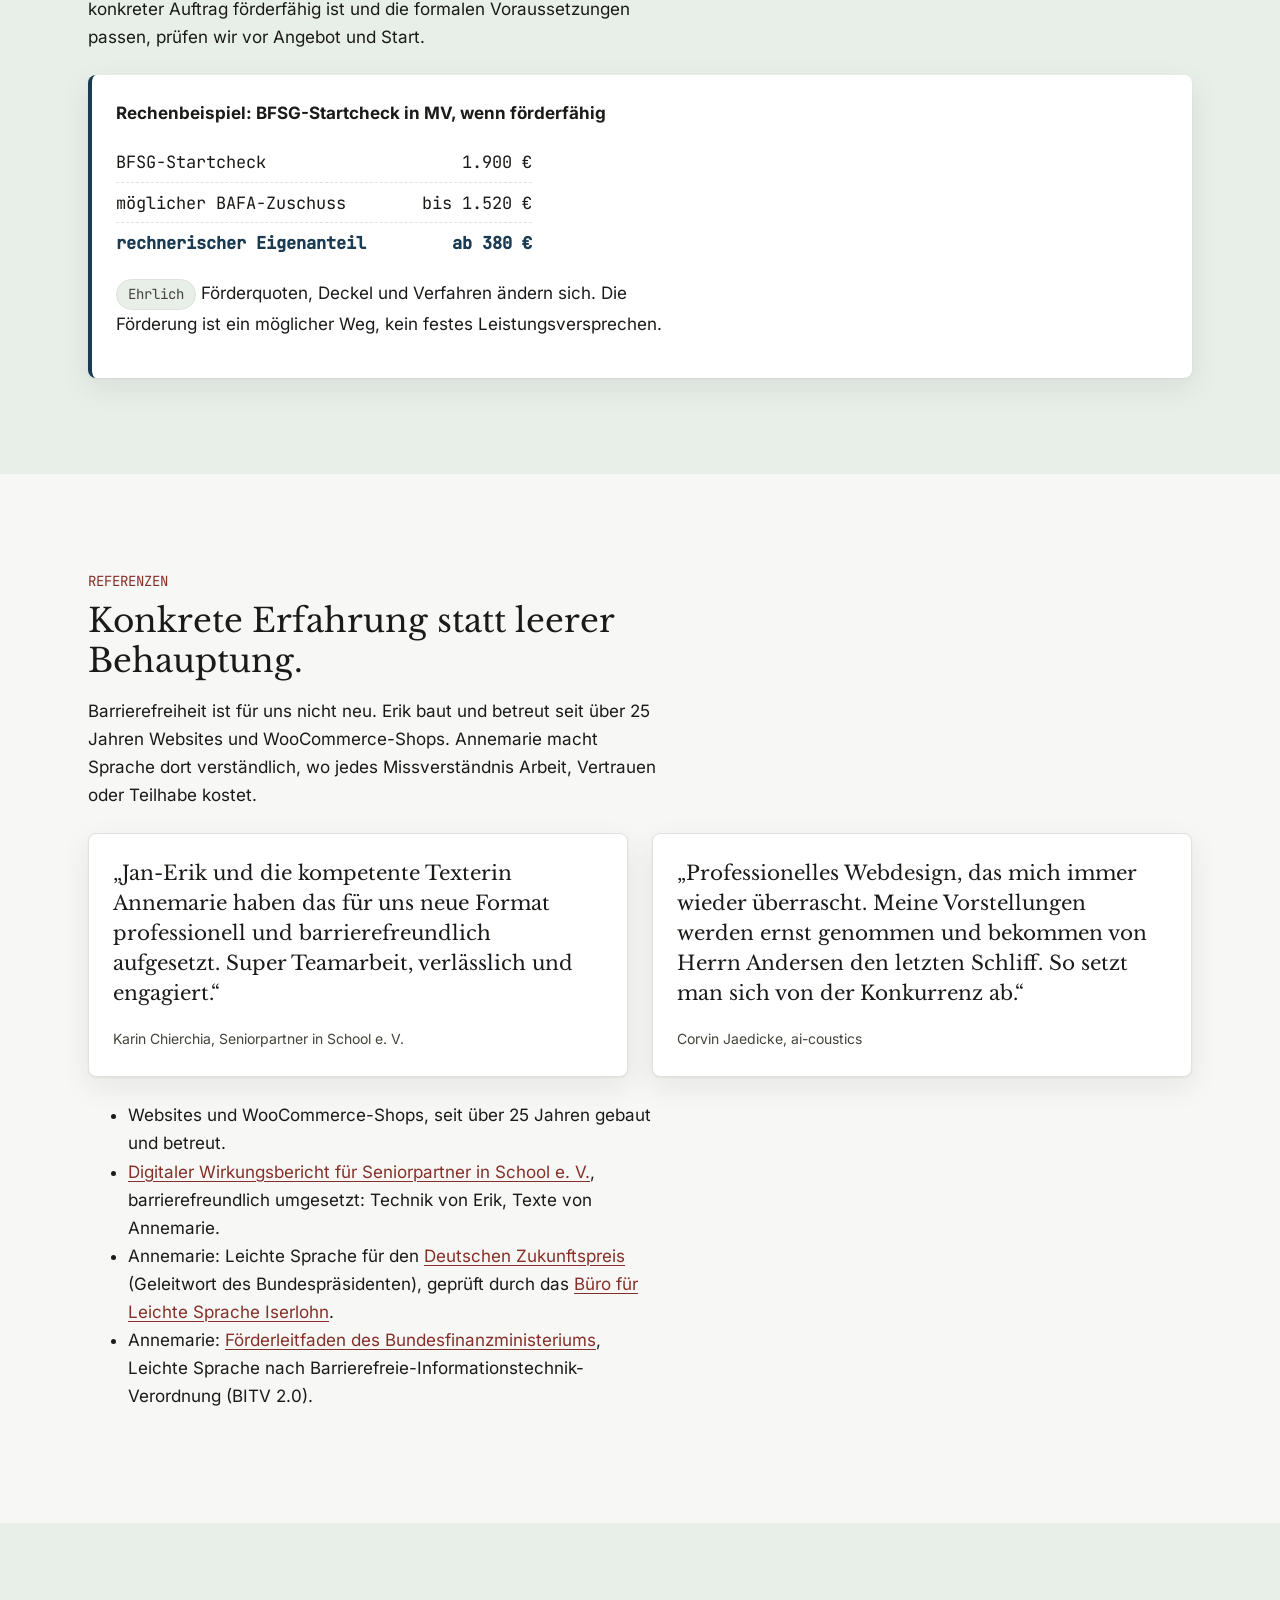
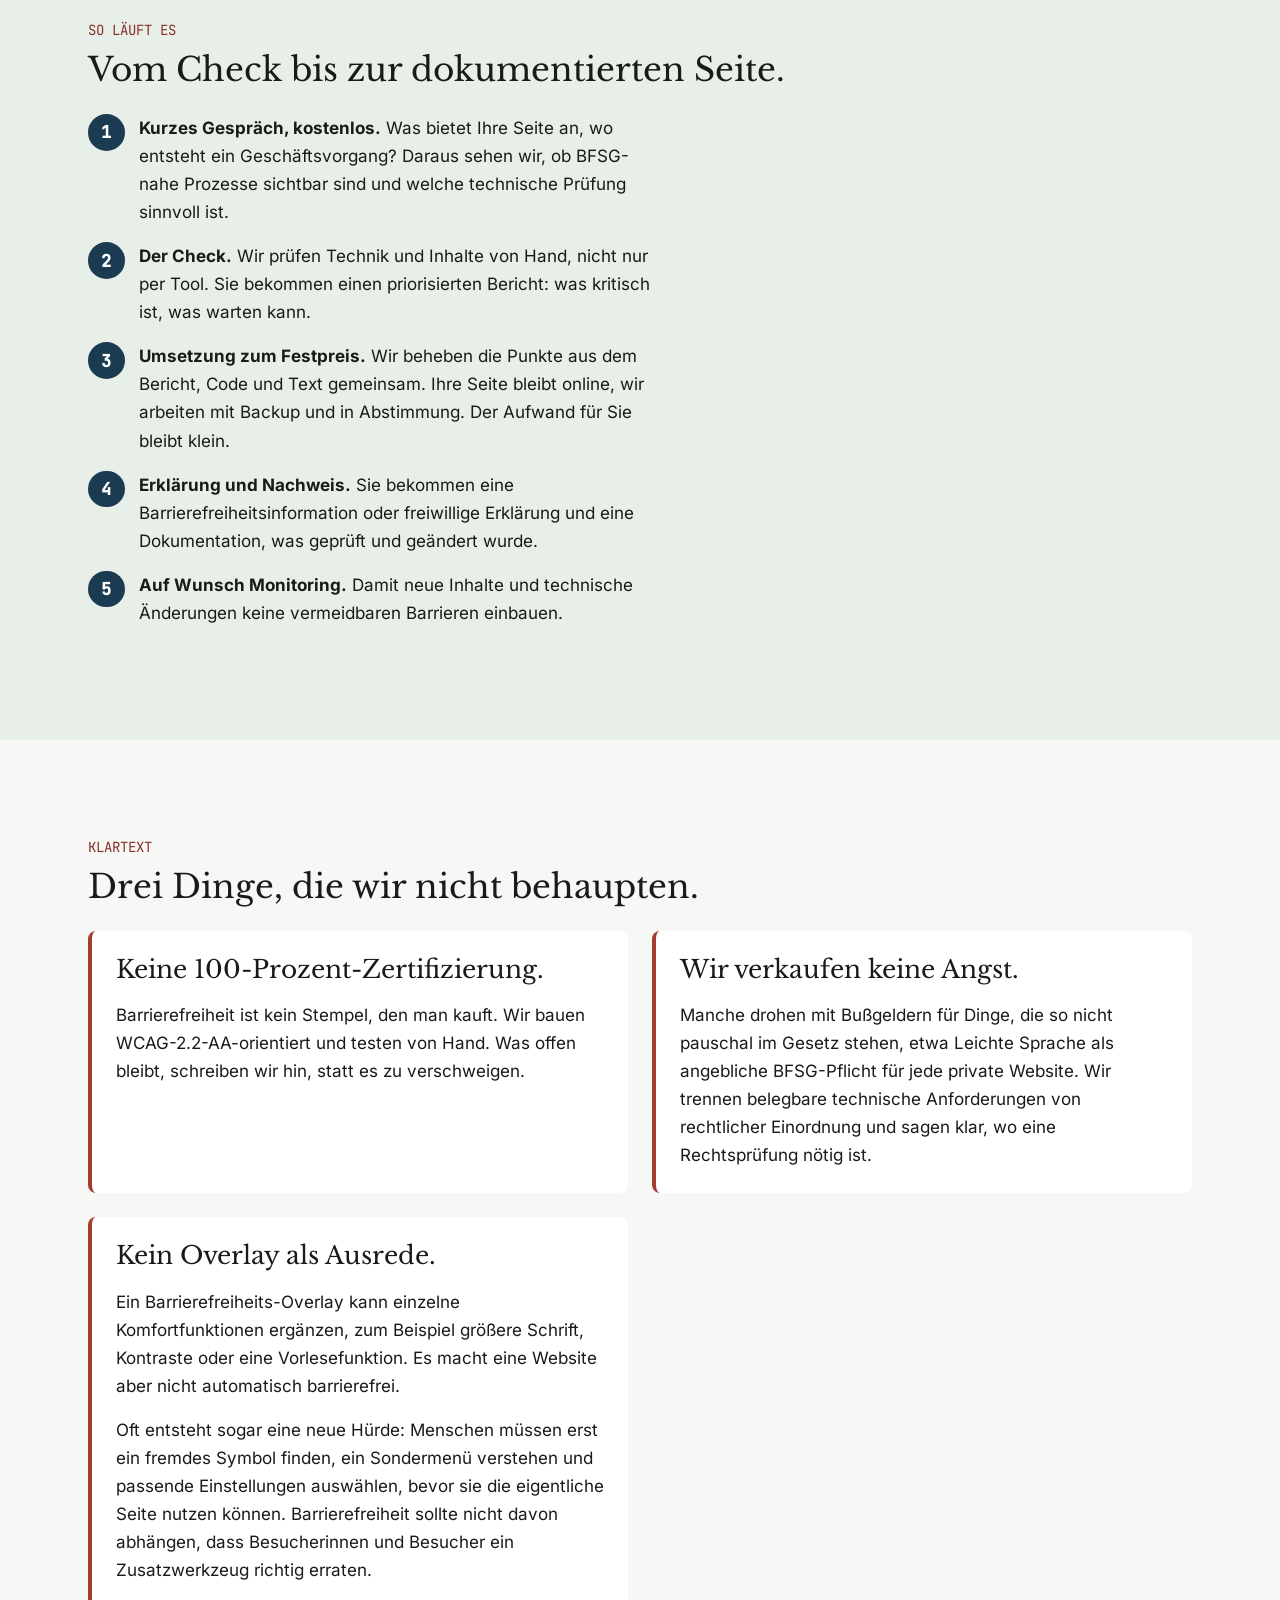
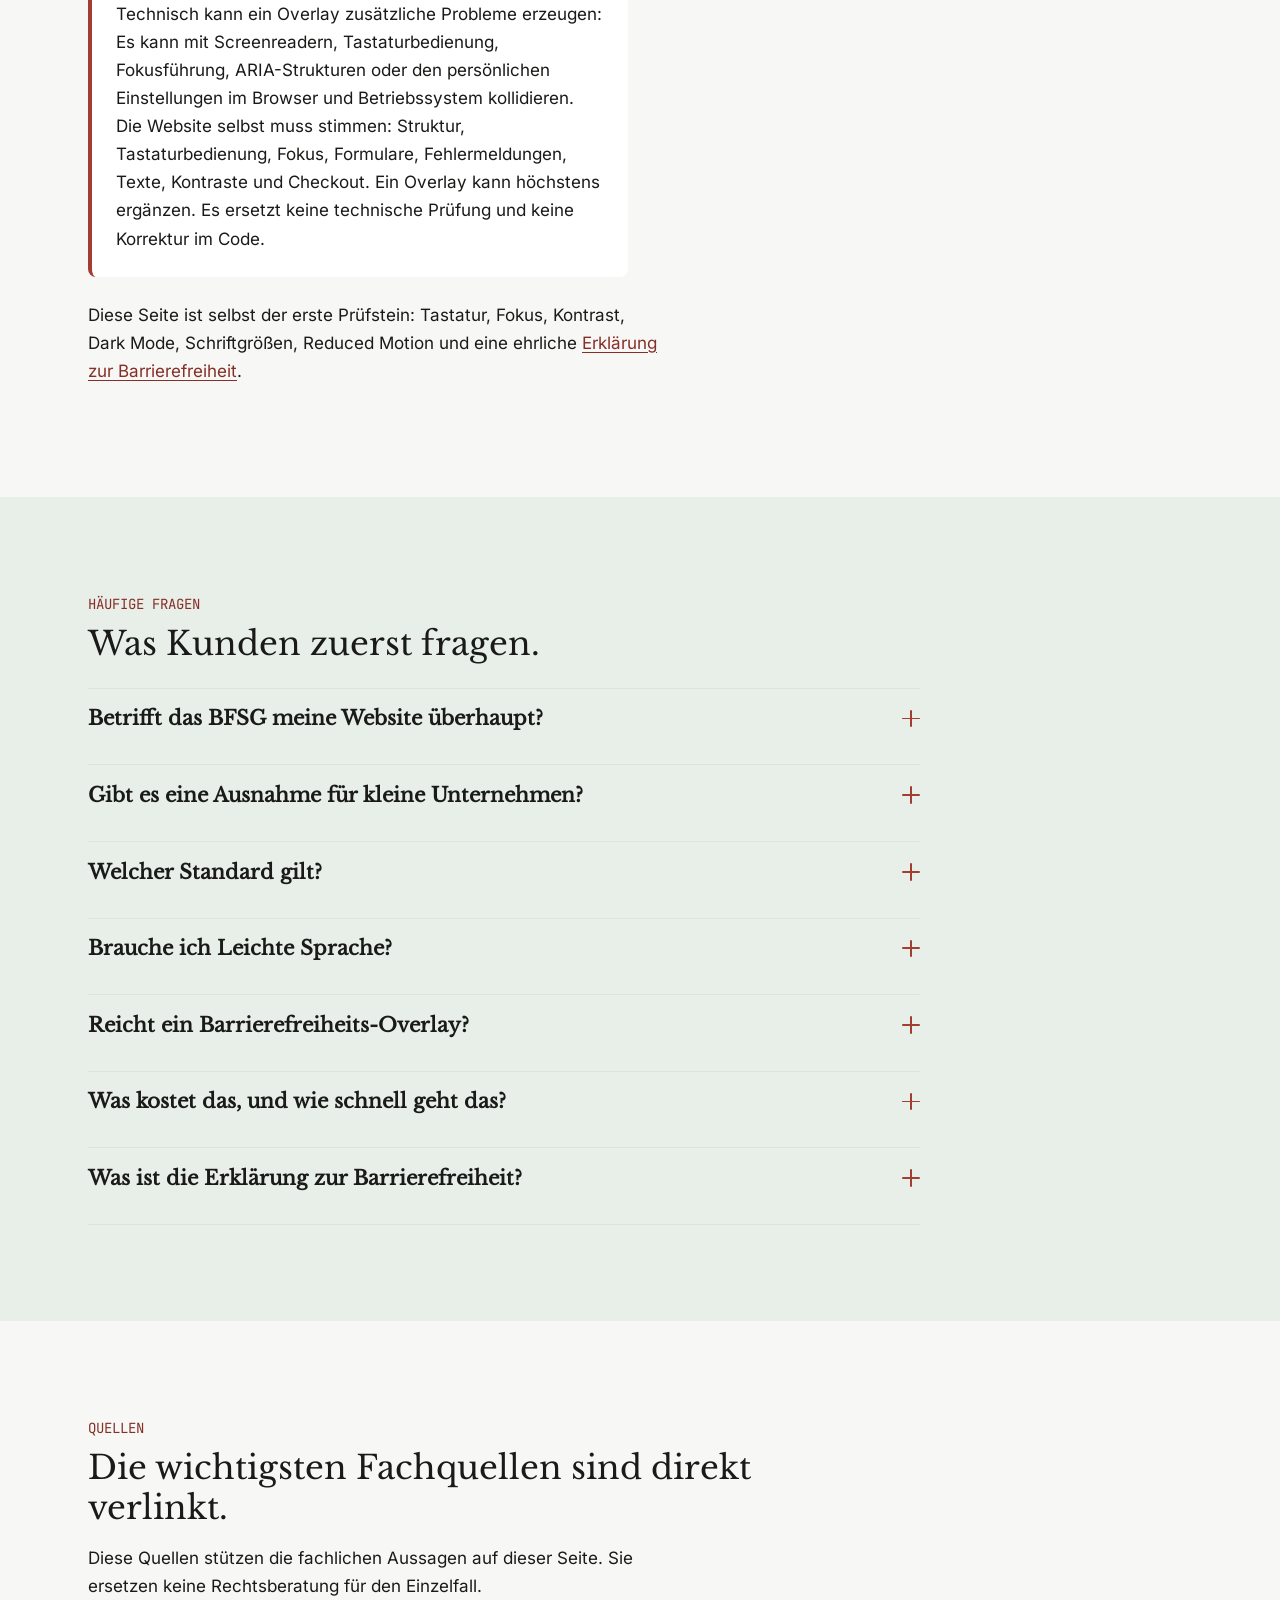
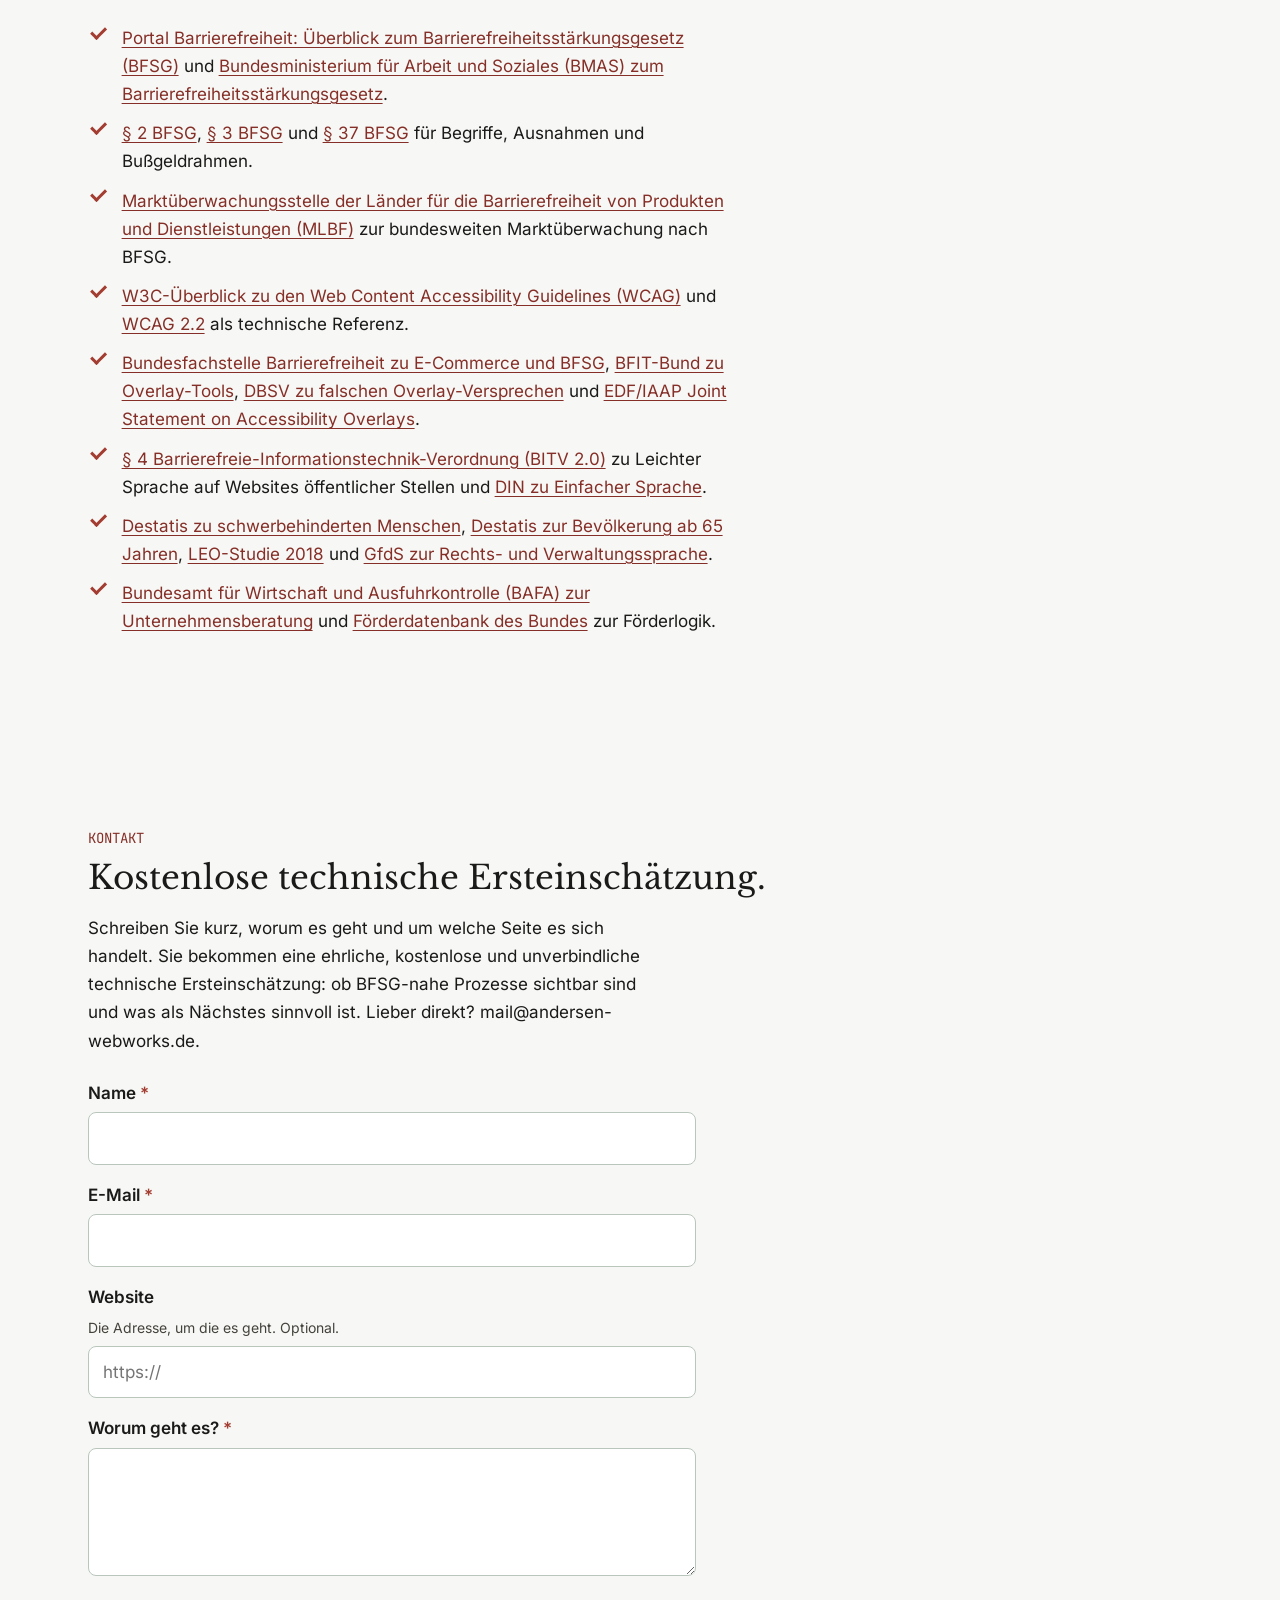
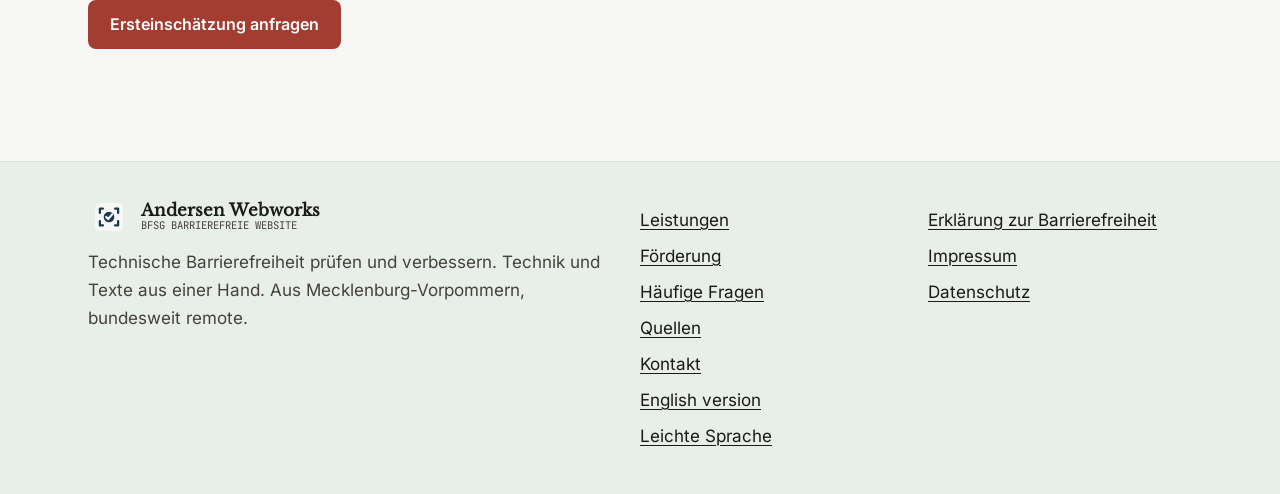
==== commit d6c3ce87: "Baue BFSG-Logo und Favicon-Set ein" ====
--- a/index.html
+++ b/index.html
@@ -7,7 +7,13 @@
   <meta name="description" content="BFSG Barrierefreie Website von Andersen Webworks: technische Barrierefreiheit prüfen, priorisieren und WCAG-2.2-AA-orientiert verbessern.">
   <meta name="theme-color" media="(prefers-color-scheme: light)" content="#f7f8f5">
   <meta name="theme-color" media="(prefers-color-scheme: dark)" content="#171b19">
-  <link rel="icon" href="assets/favicon.svg" type="image/svg+xml">
+  <link rel="icon" href="/favicon.ico" sizes="any">
+  <link rel="icon" href="/assets/favicon.svg" type="image/svg+xml">
+  <link rel="icon" href="/assets/favicon-32x32.png" sizes="32x32" type="image/png">
+  <link rel="icon" href="/assets/favicon-16x16.png" sizes="16x16" type="image/png">
+  <link rel="apple-touch-icon" href="/assets/apple-touch-icon.png" sizes="180x180">
+  <link rel="mask-icon" href="/assets/safari-pinned-tab.svg" color="#1b3b52">
+  <link rel="manifest" href="/manifest.webmanifest">
   <link rel="canonical" href="https://bfsg-barrierefreie-website.de/">
   <link rel="alternate" hreflang="de" href="https://bfsg-barrierefreie-website.de/">
   <link rel="alternate" hreflang="en" href="https://bfsg-barrierefreie-website.de/en/">
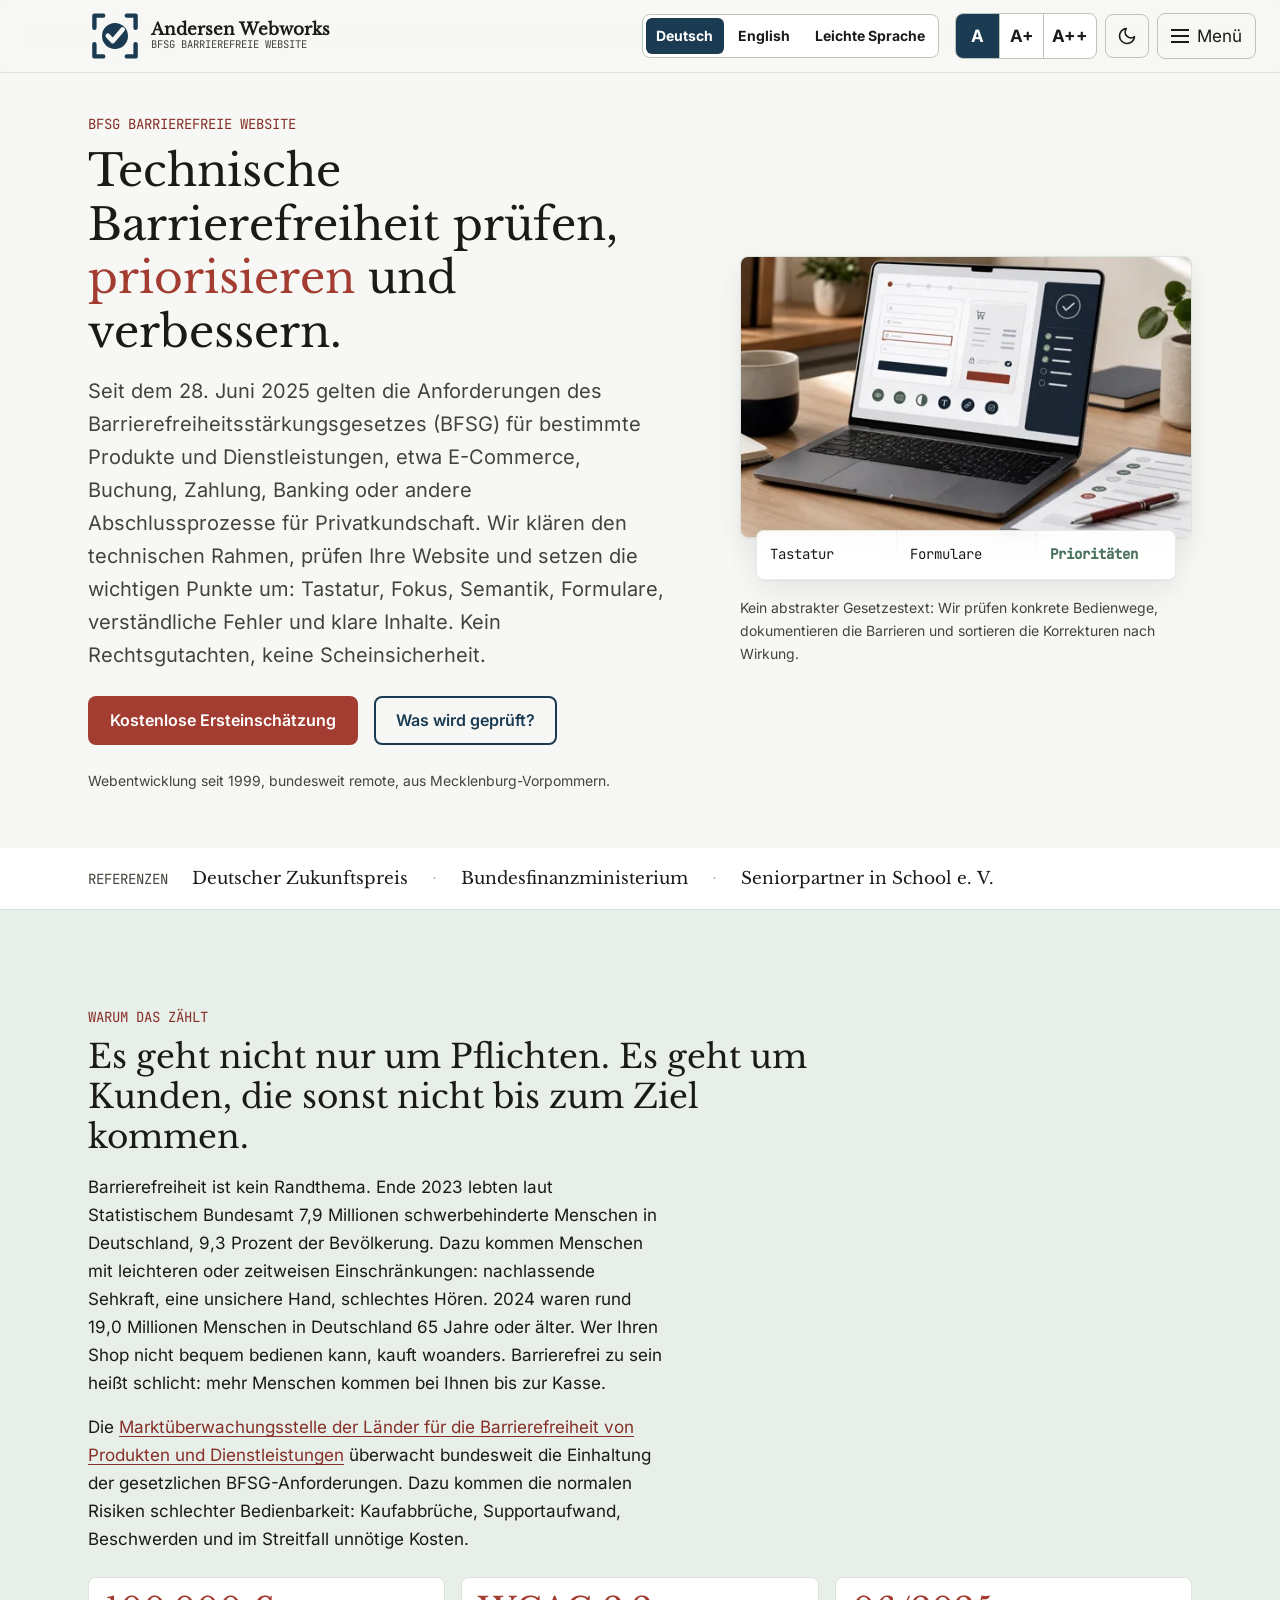
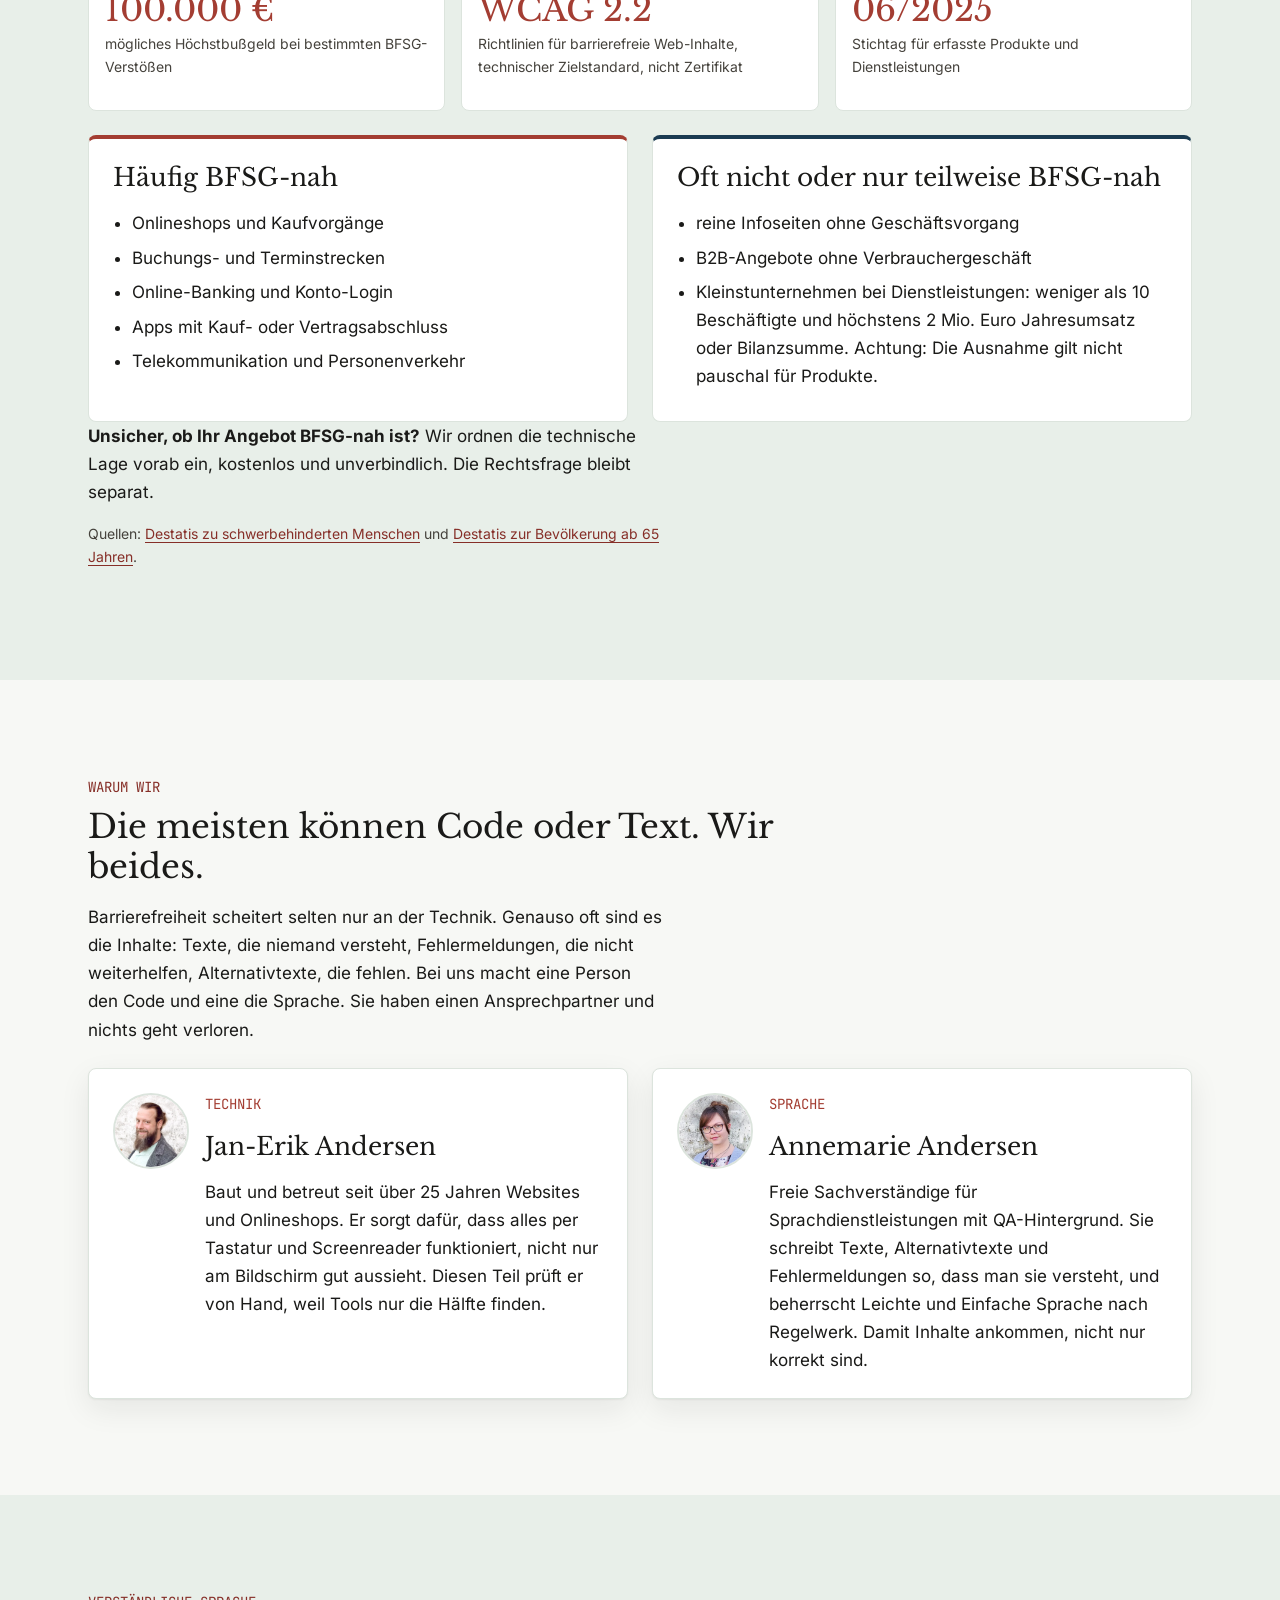
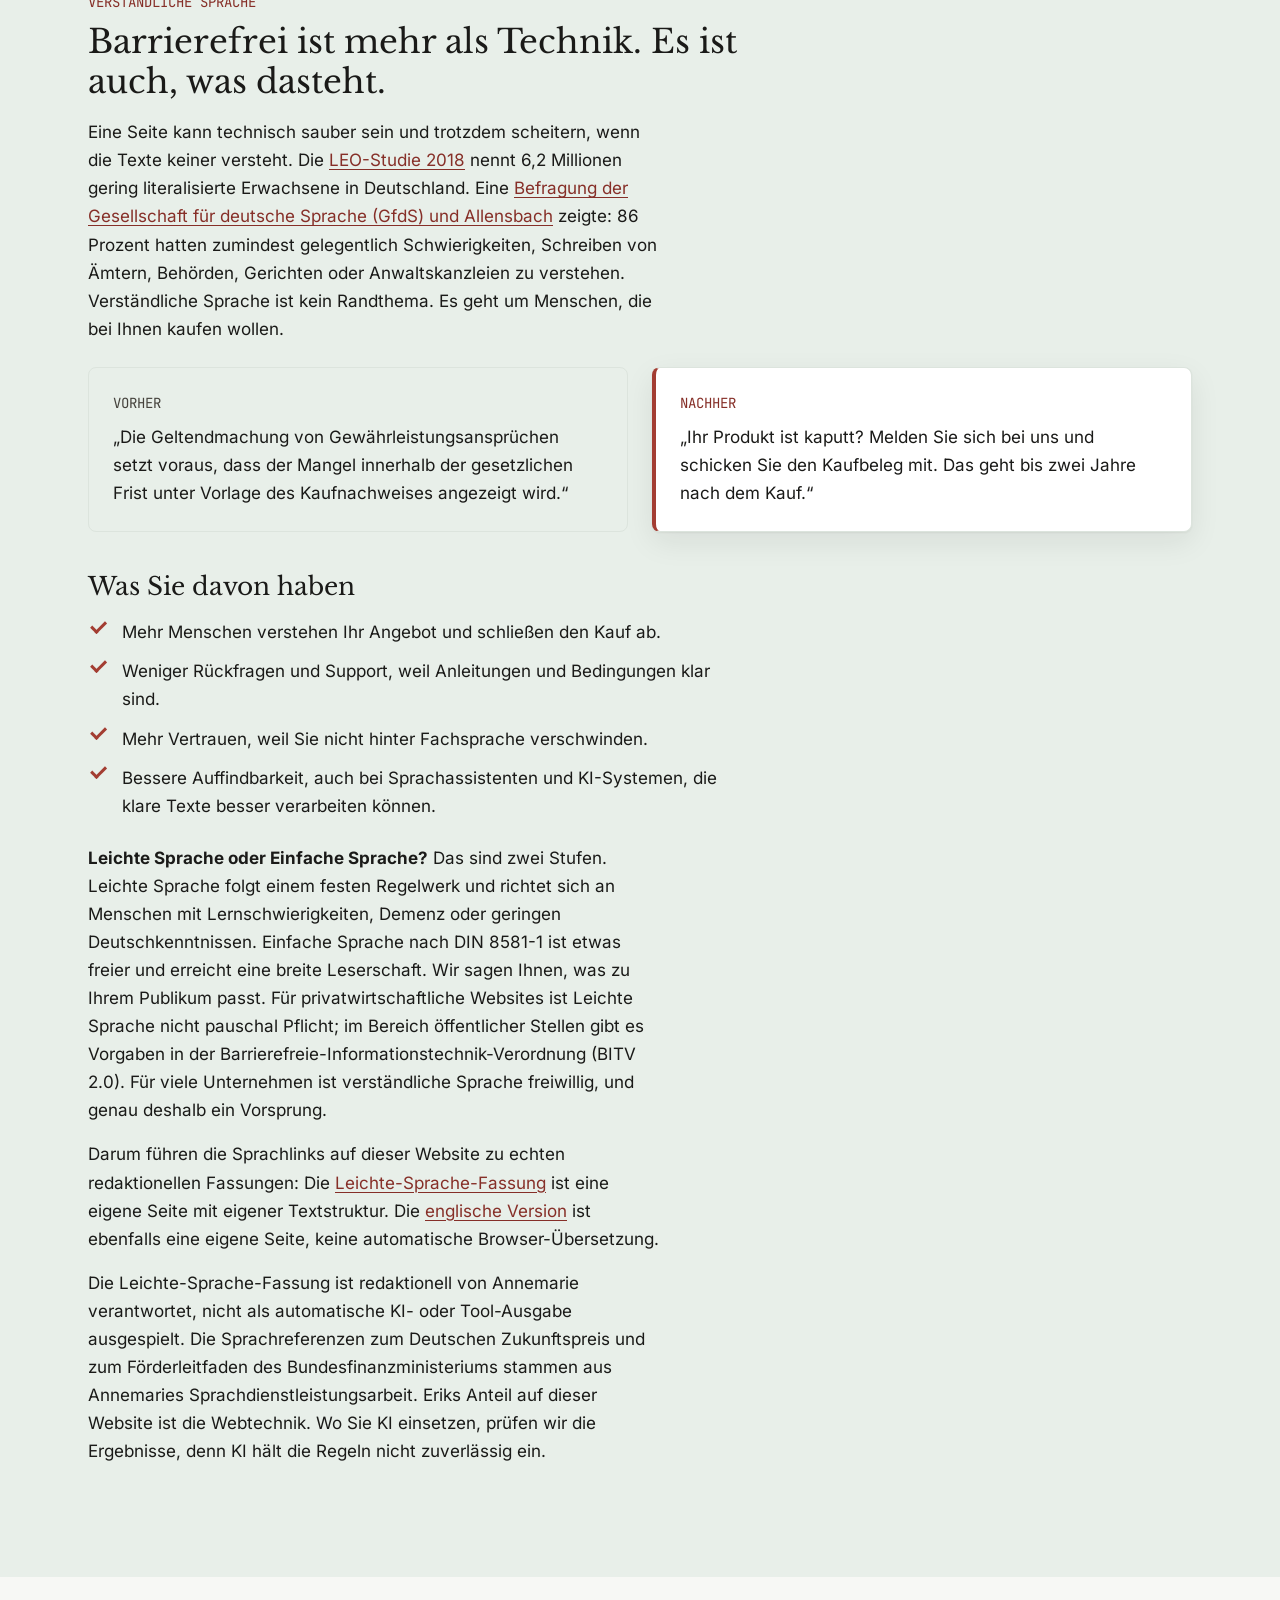
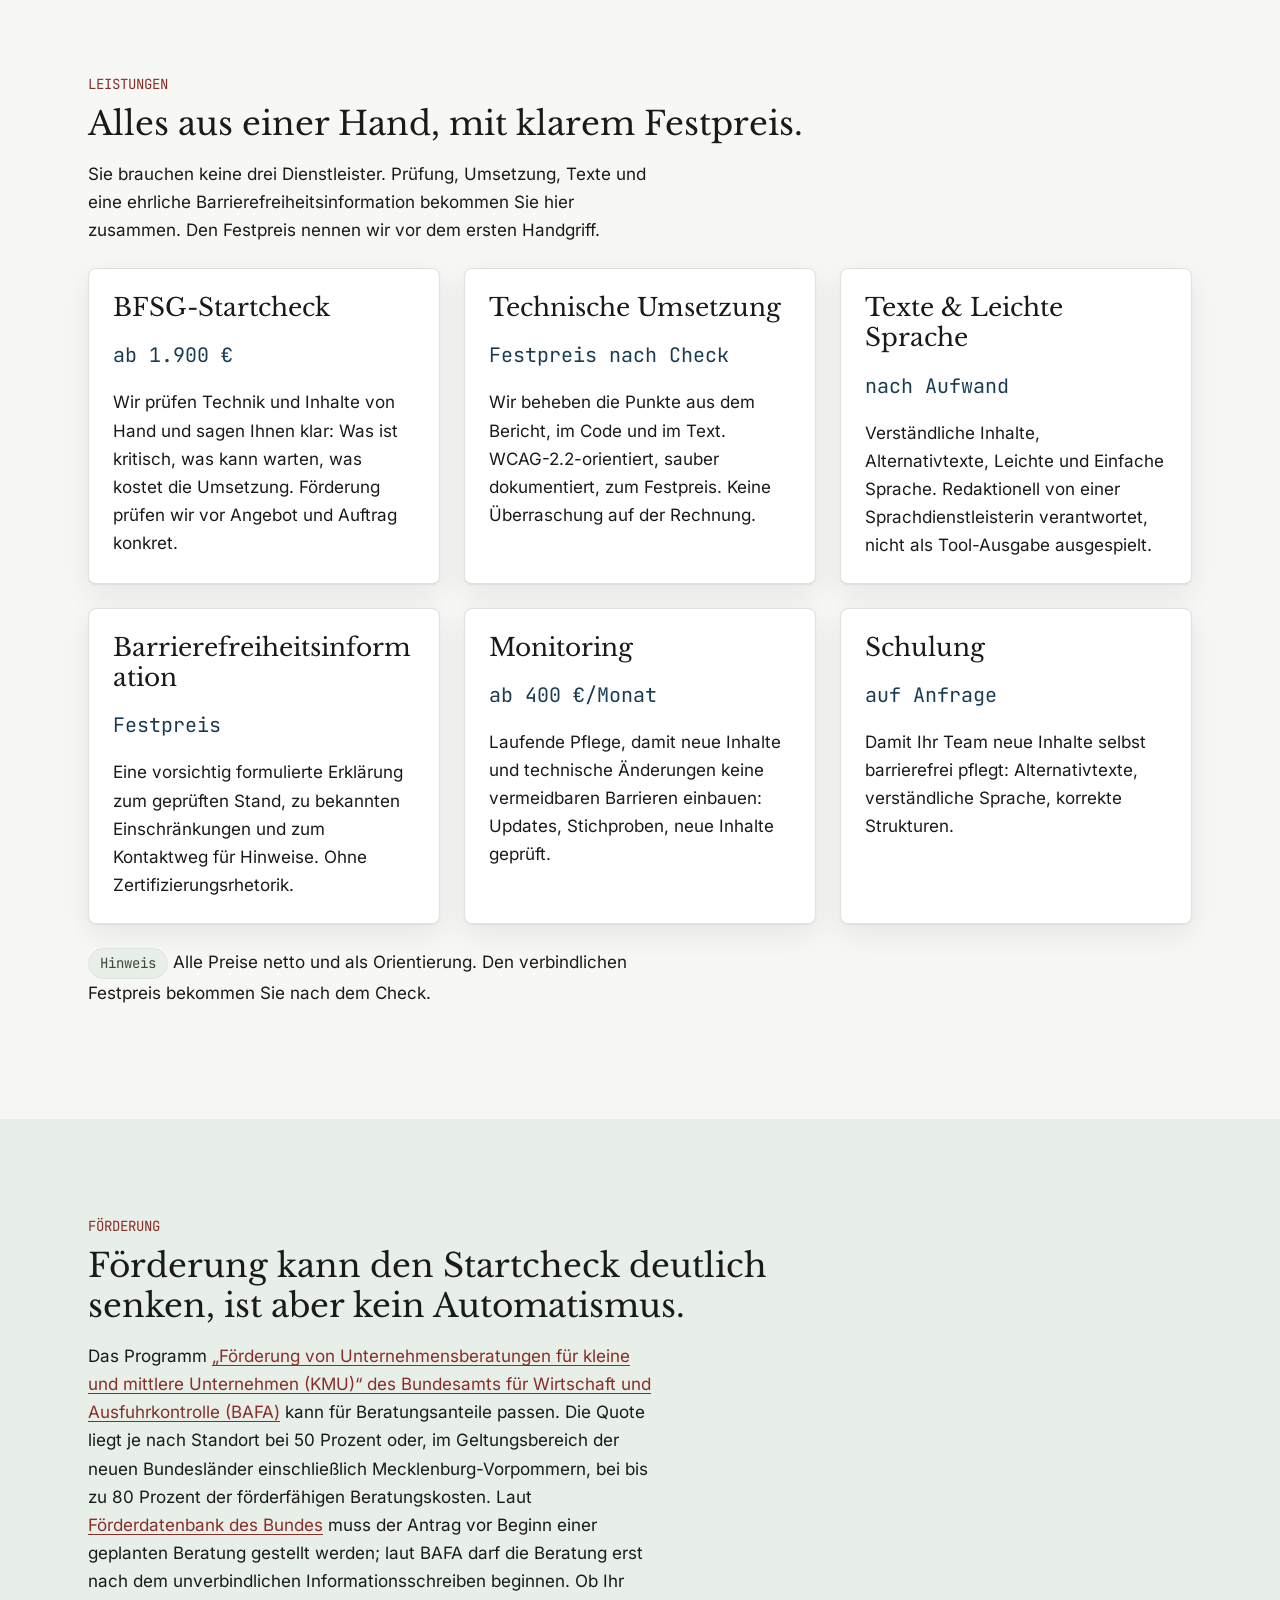
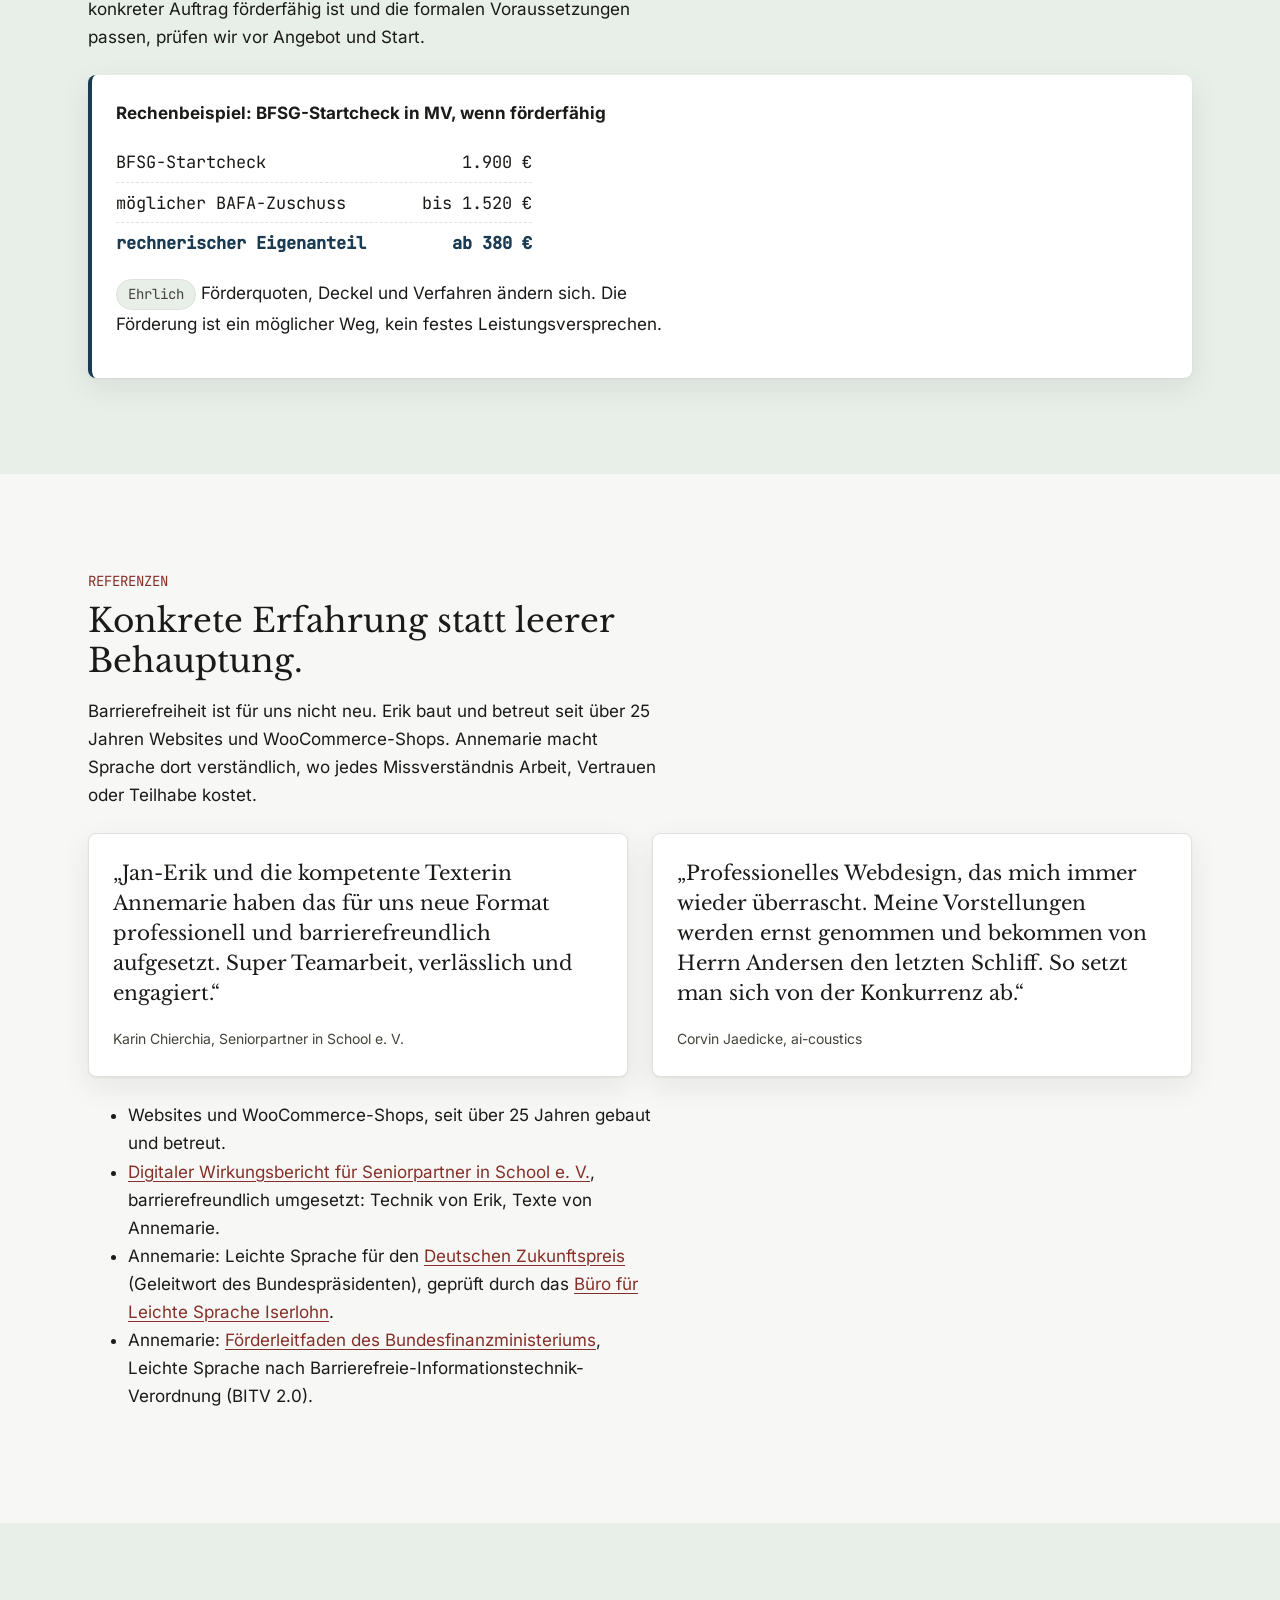
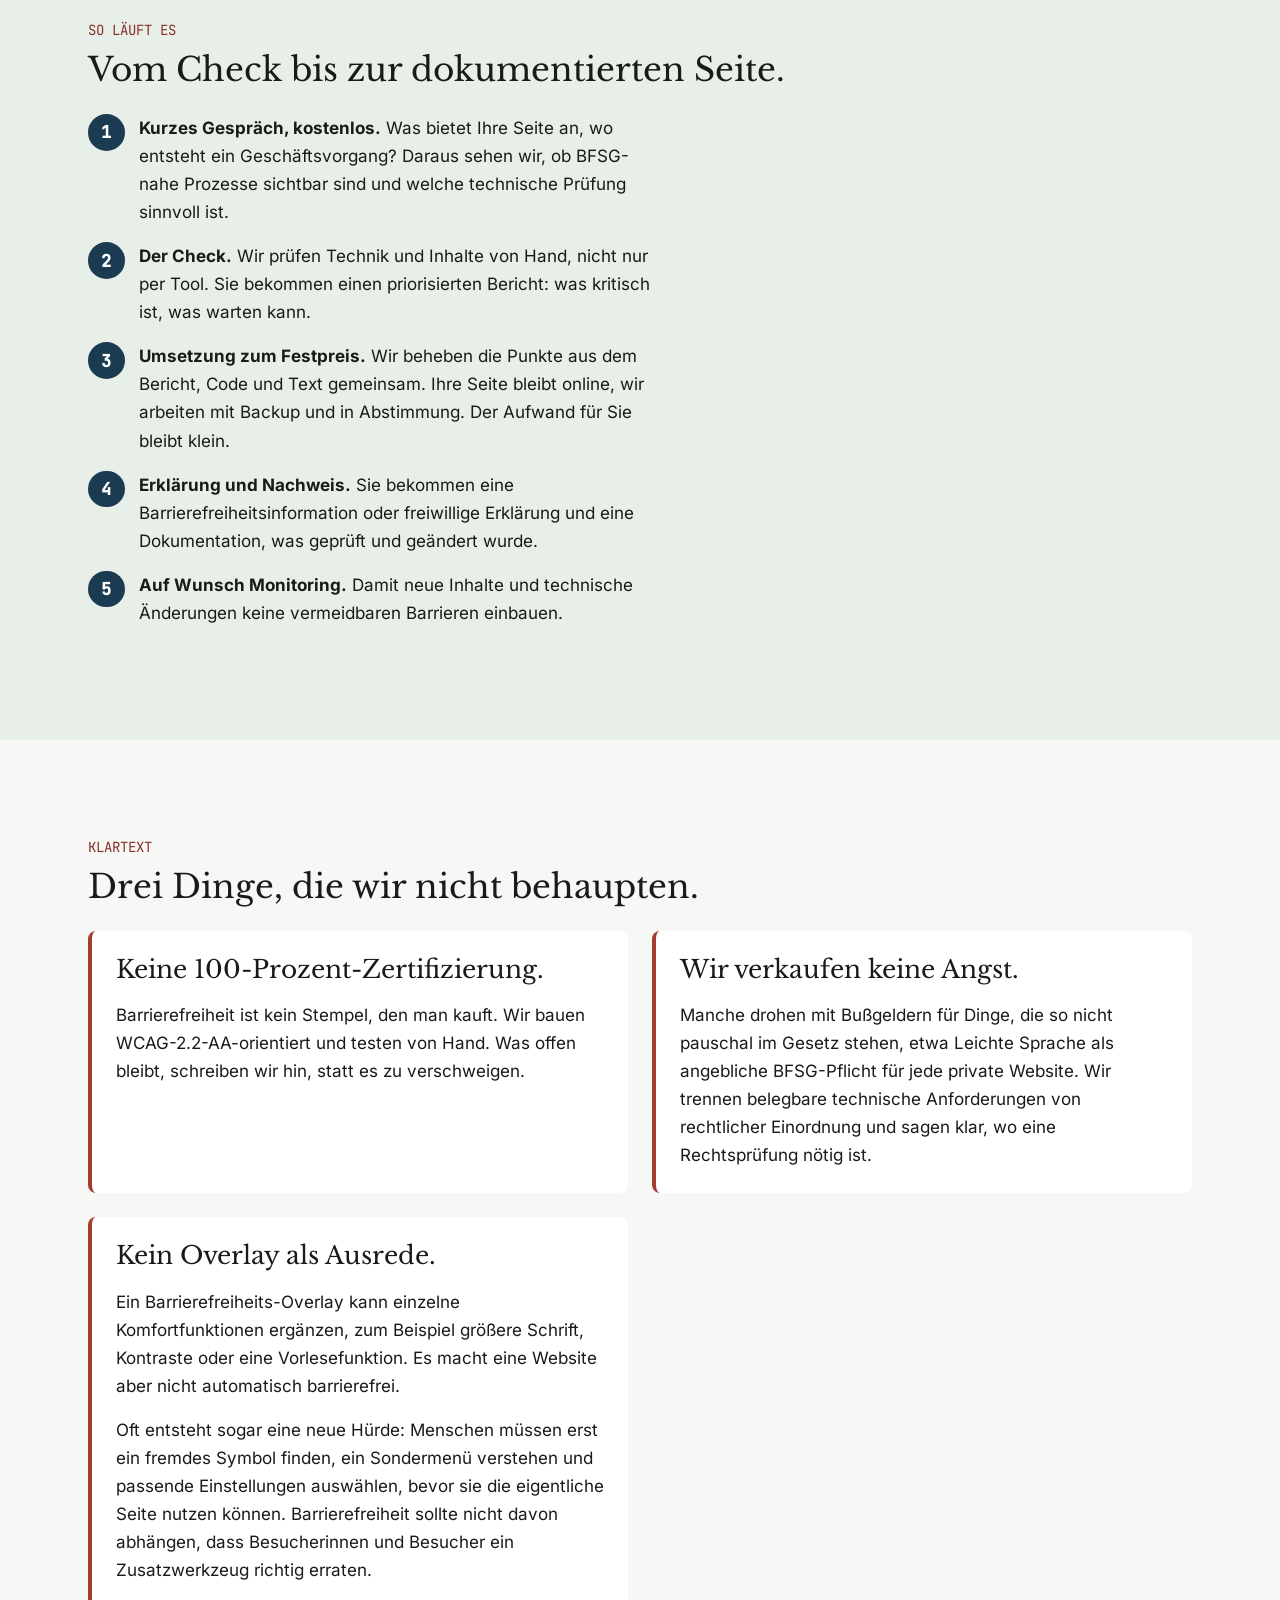
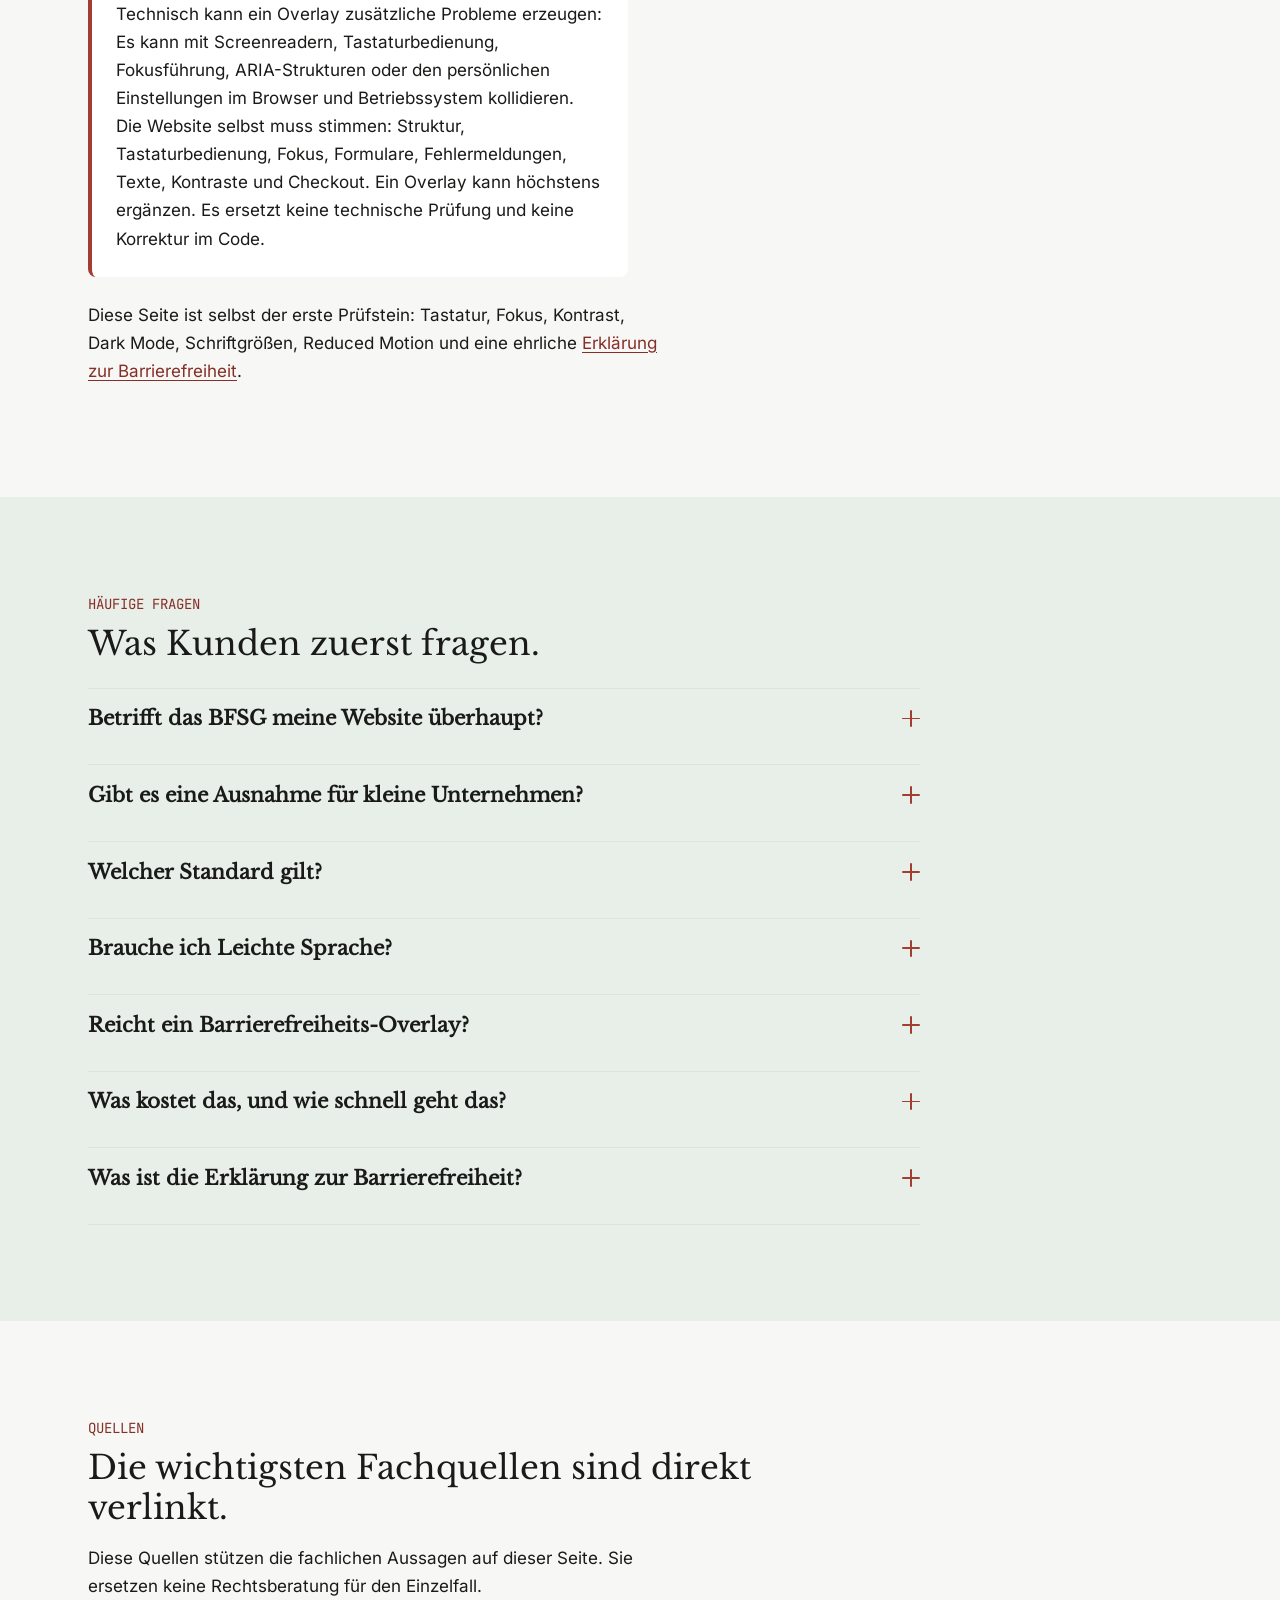
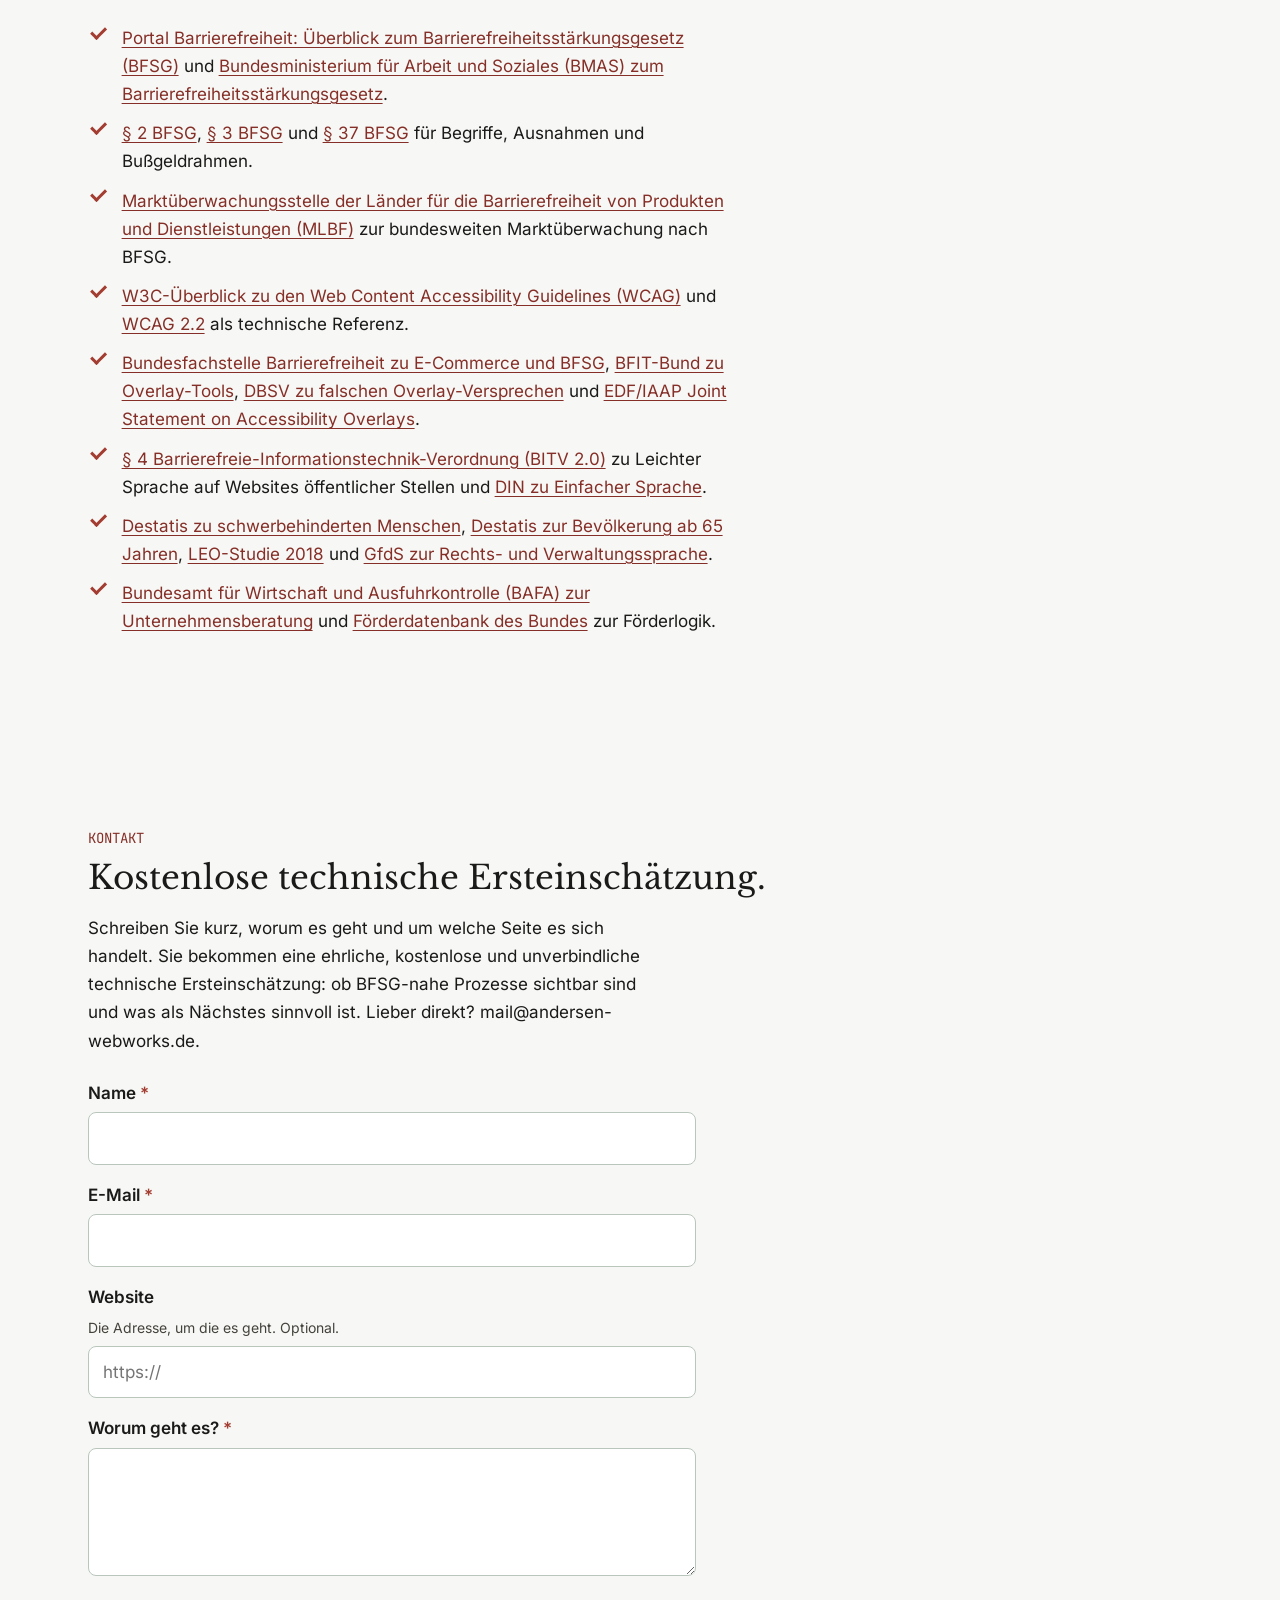
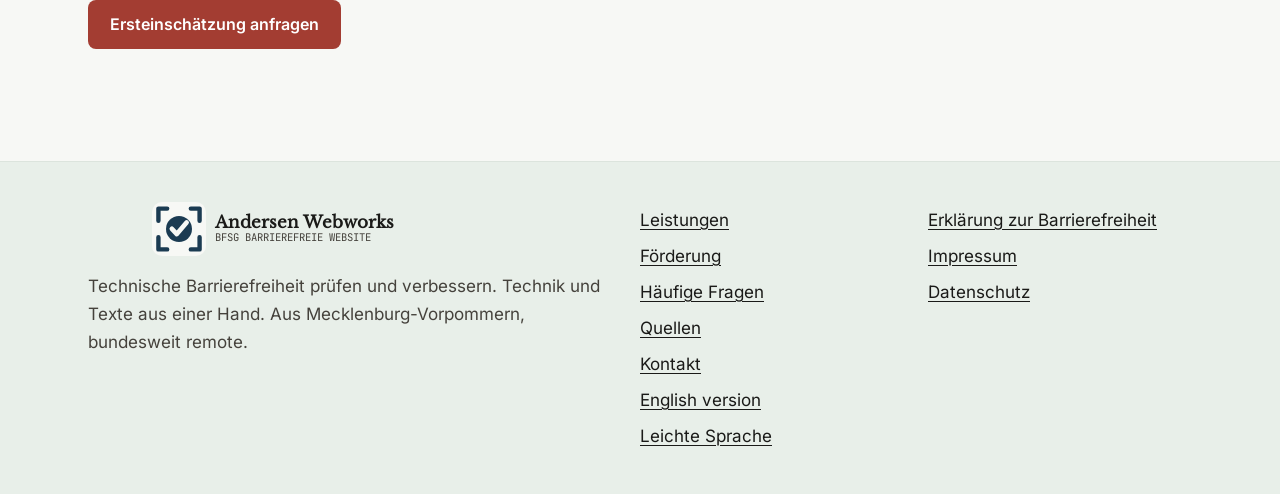
==== commit 2bff8b9c: "Passe BFSG-Logo und Favicons an" ====
--- a/index.html
+++ b/index.html
@@ -112,7 +112,7 @@
   <header class="site-header">
     <div class="container site-header__inner">
       <a class="brand" href="#main" aria-label="Andersen Webworks BFSG Barrierefreie Website, zur Startseite">
-        <img class="brand__mark" src="assets/logo.svg" alt="" width="42" height="28">
+        <img class="brand__mark" src="assets/logo.svg" alt="" width="54" height="54">
         <span class="brand__name">Andersen Webworks
           <span class="brand__line">BFSG Barrierefreie Website</span>
         </span>
@@ -601,7 +601,7 @@
     <div class="container footer-grid">
       <div>
         <a class="brand" href="#main" aria-label="Andersen Webworks BFSG Barrierefreie Website">
-          <img class="brand__mark" src="assets/logo.svg" alt="" width="42" height="28">
+          <img class="brand__mark" src="assets/logo.svg" alt="" width="54" height="54">
           <span class="brand__name">Andersen Webworks
             <span class="brand__line">BFSG Barrierefreie Website</span>
           </span>
--- a/css/components.css
+++ b/css/components.css
@@ -9,7 +9,7 @@
   backdrop-filter: saturate(140%) blur(8px);
   border-bottom: 1px solid var(--border);
 }
-.site-header .container { max-width: 92rem; }
+.site-header .container { max-width: 100rem; }
 .site-header__inner {
   display: flex;
   align-items: center;
@@ -17,9 +17,16 @@
   gap: var(--space-3);
   min-height: 4.5rem;
 }
-.brand { display: flex; align-items: center; gap: 0.7rem; text-decoration: none; color: var(--text); }
+.brand {
+  display: flex;
+  align-items: center;
+  gap: 0.55rem;
+  margin-left: clamp(0rem, calc((100vw - var(--container)) / 2), 14rem);
+  text-decoration: none;
+  color: var(--text);
+}
 .brand:focus-visible { outline-offset: 5px; }
-.brand__mark { width: 42px; height: 28px; flex: none; }
+.brand__mark { width: 54px; height: 54px; flex: none; }
 .brand__name { font-family: var(--font-serif); font-weight: 700; font-size: 1.05rem; letter-spacing: 0; line-height: 1.1; }
 .brand__line { display: block; font-family: var(--font-mono); font-size: 0.66rem; letter-spacing: 0; text-transform: uppercase; color: var(--text-muted); font-weight: 400; }
 
@@ -84,7 +91,7 @@
   color: var(--accent-2-ink);
 }
 
-@media (max-width: 86rem) {
+@media (max-width: 96rem) {
   html.js .nav-toggle { display: inline-flex; }
   .site-nav {
     position: static;
@@ -406,6 +413,7 @@
     gap: 0.5rem;
   }
   .header-actions { justify-content: flex-end; width: 100%; max-width: none; }
+  .brand { margin-left: 0; }
   .language-switcher { width: 100%; }
   .language-switcher ul {
     display: grid;
@@ -415,7 +423,7 @@
   .language-switcher a { min-height: 34px; padding-inline: 0.4rem; font-size: 0.78rem; }
   .text-size-control__btn { min-width: 36px; min-height: 40px; padding-inline: 0.3rem; }
   .theme-toggle { width: 40px; height: 40px; }
-  .brand__mark { width: 36px; height: 24px; }
+  .brand__mark { width: 44px; height: 44px; }
   .brand__name { font-size: 0.98rem; }
   .nav-toggle { min-height: 40px; padding: 0.45rem 0.65rem; }
 }
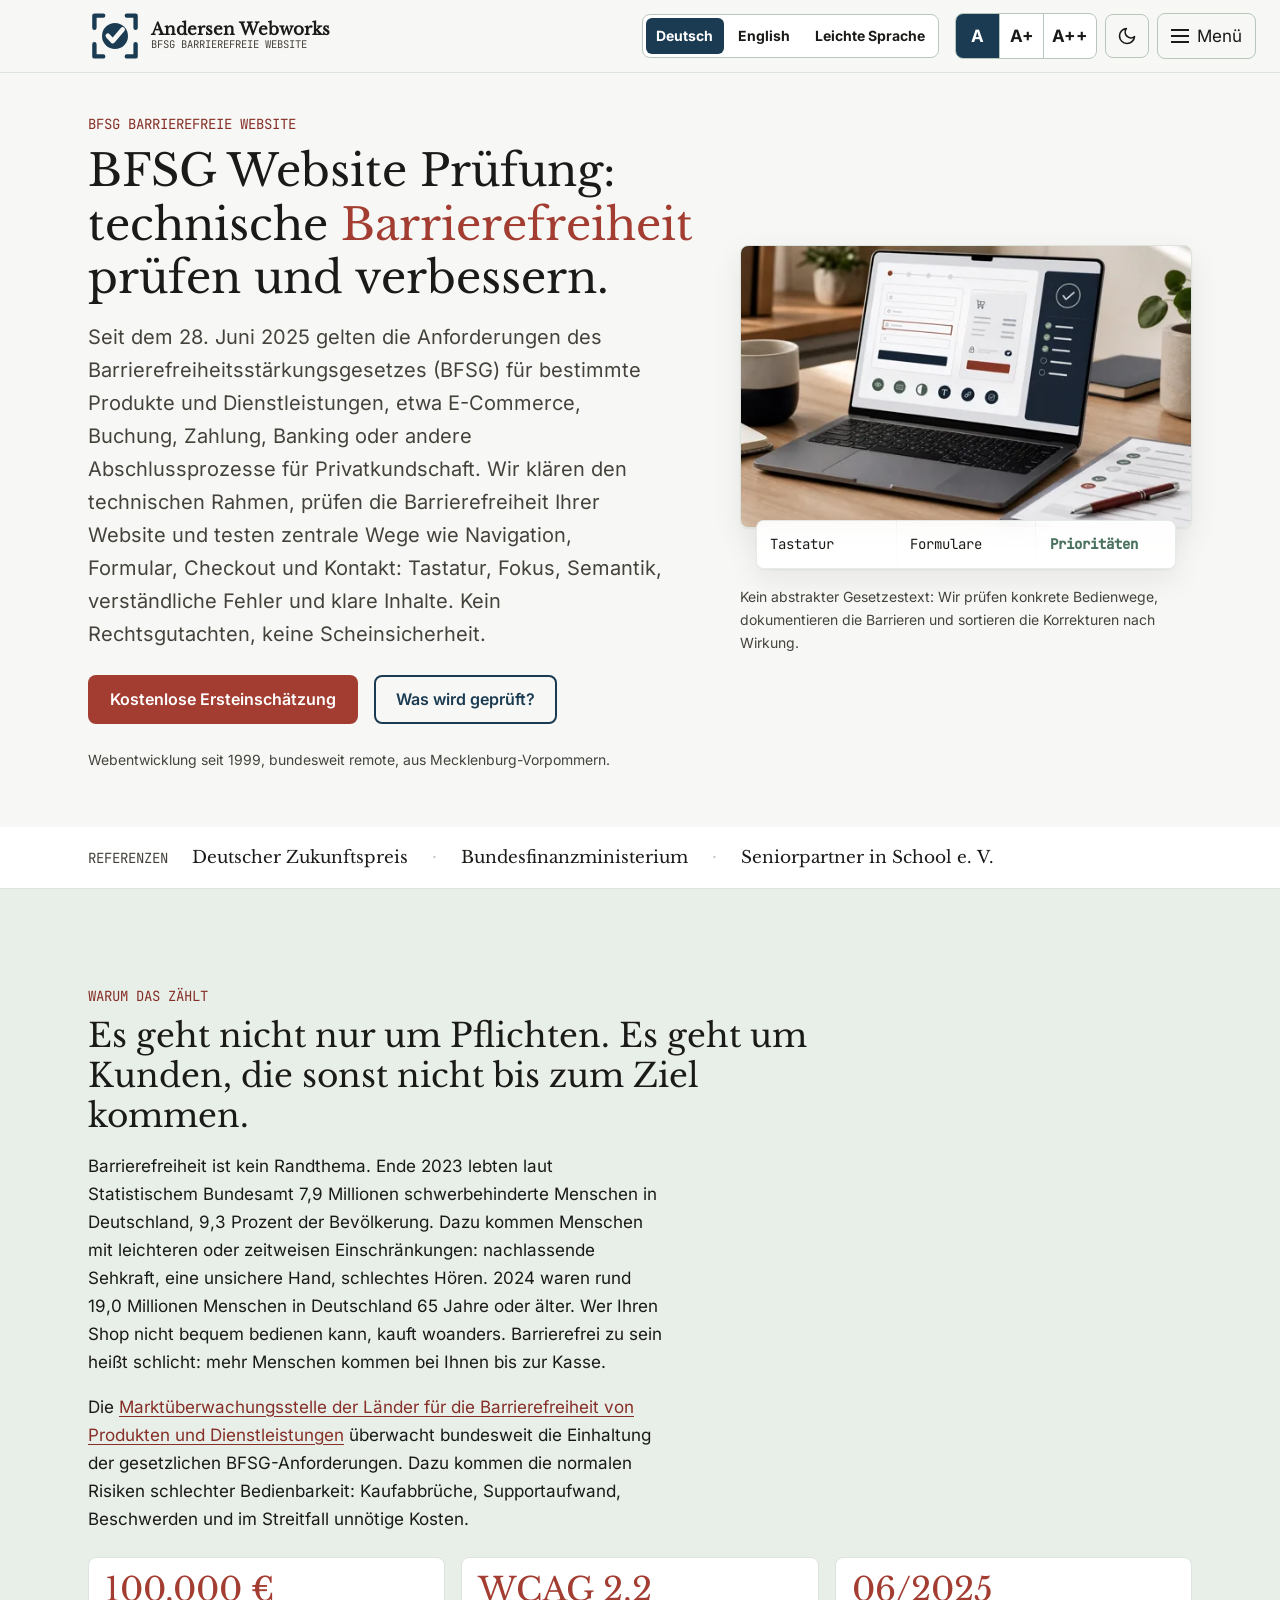
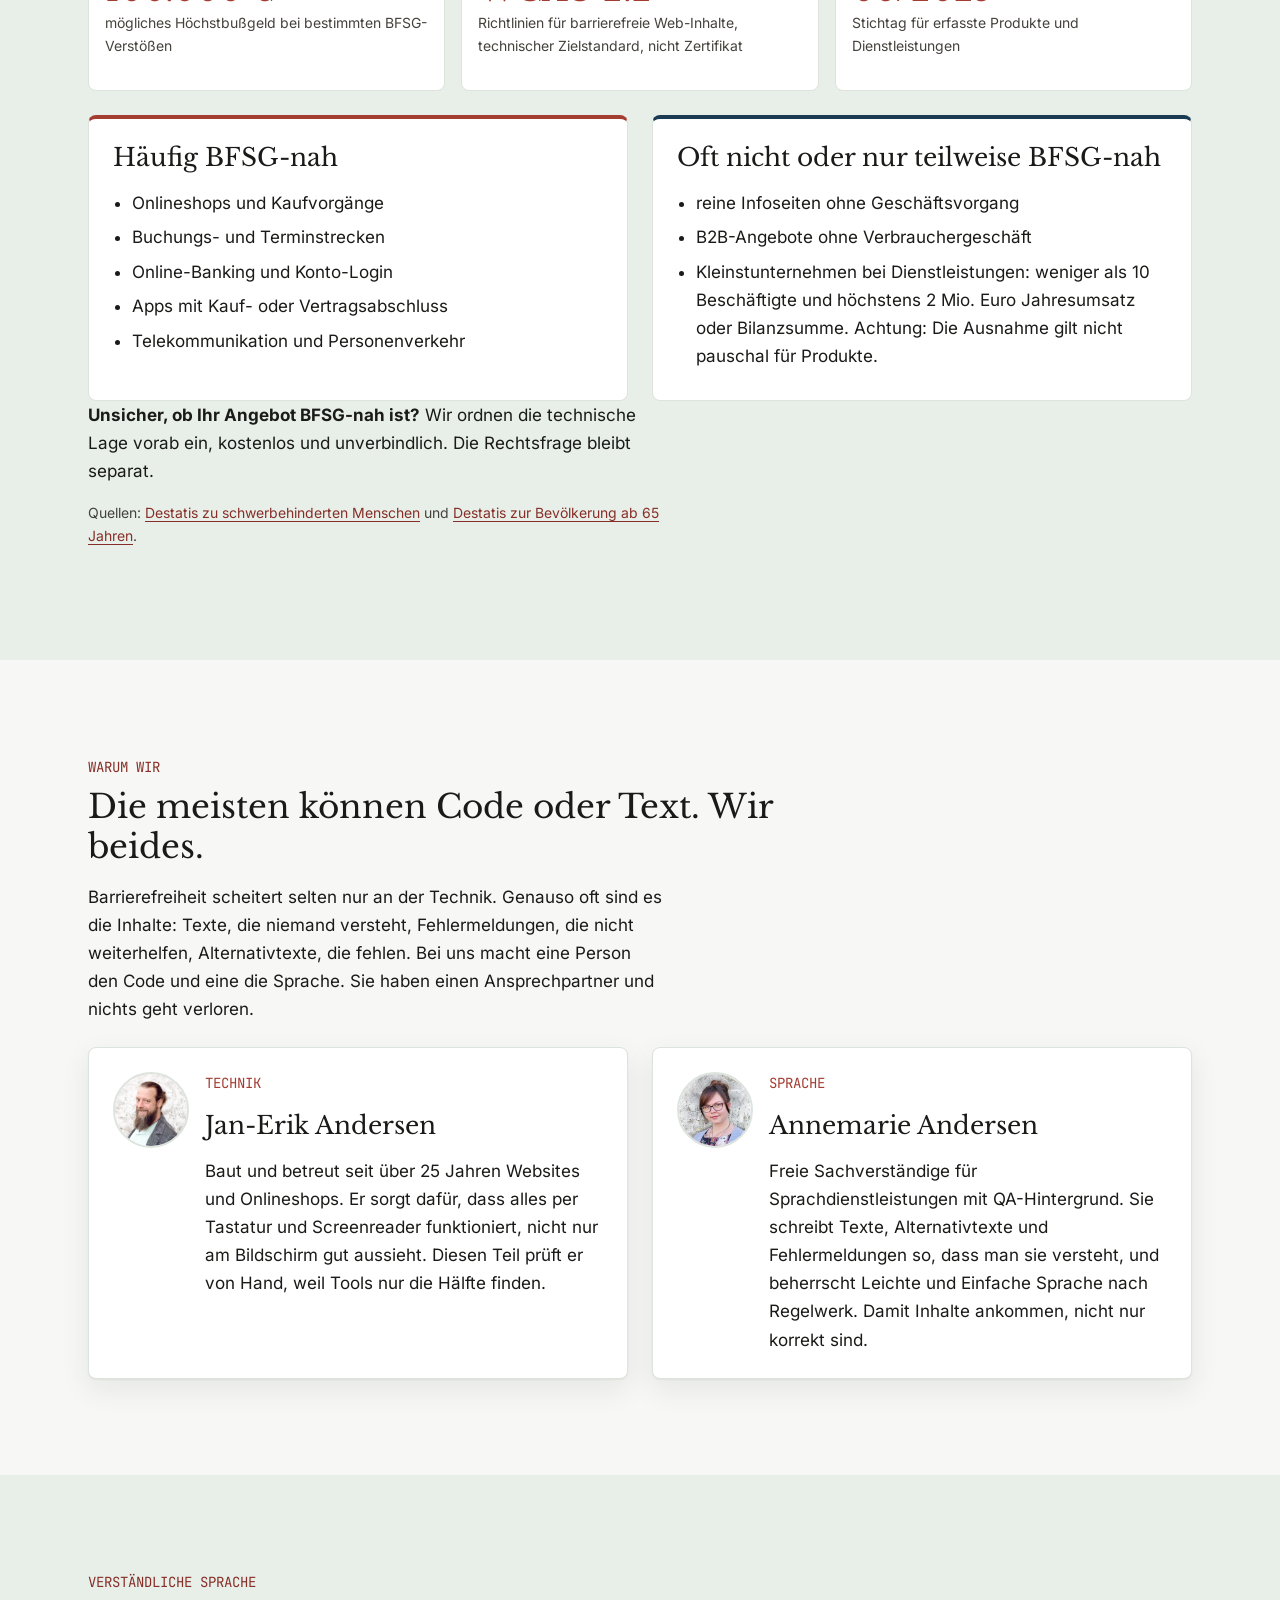
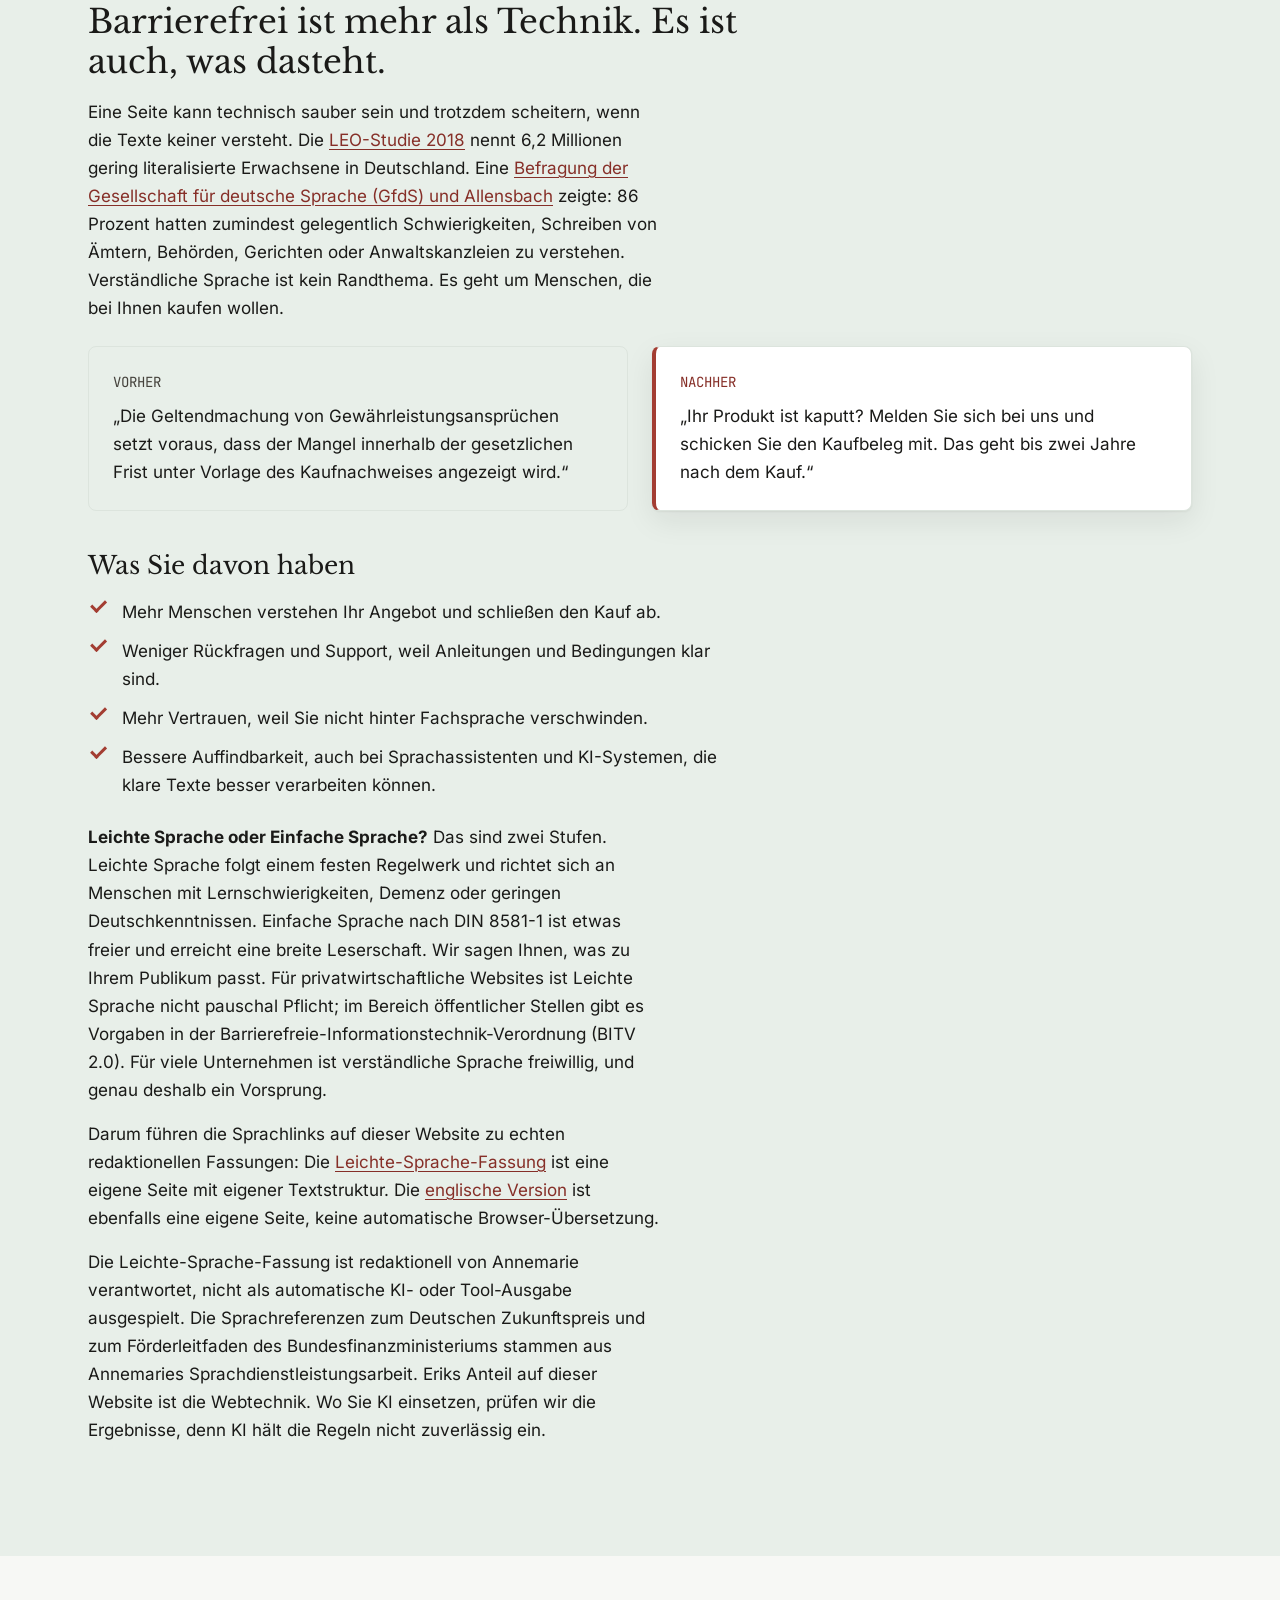
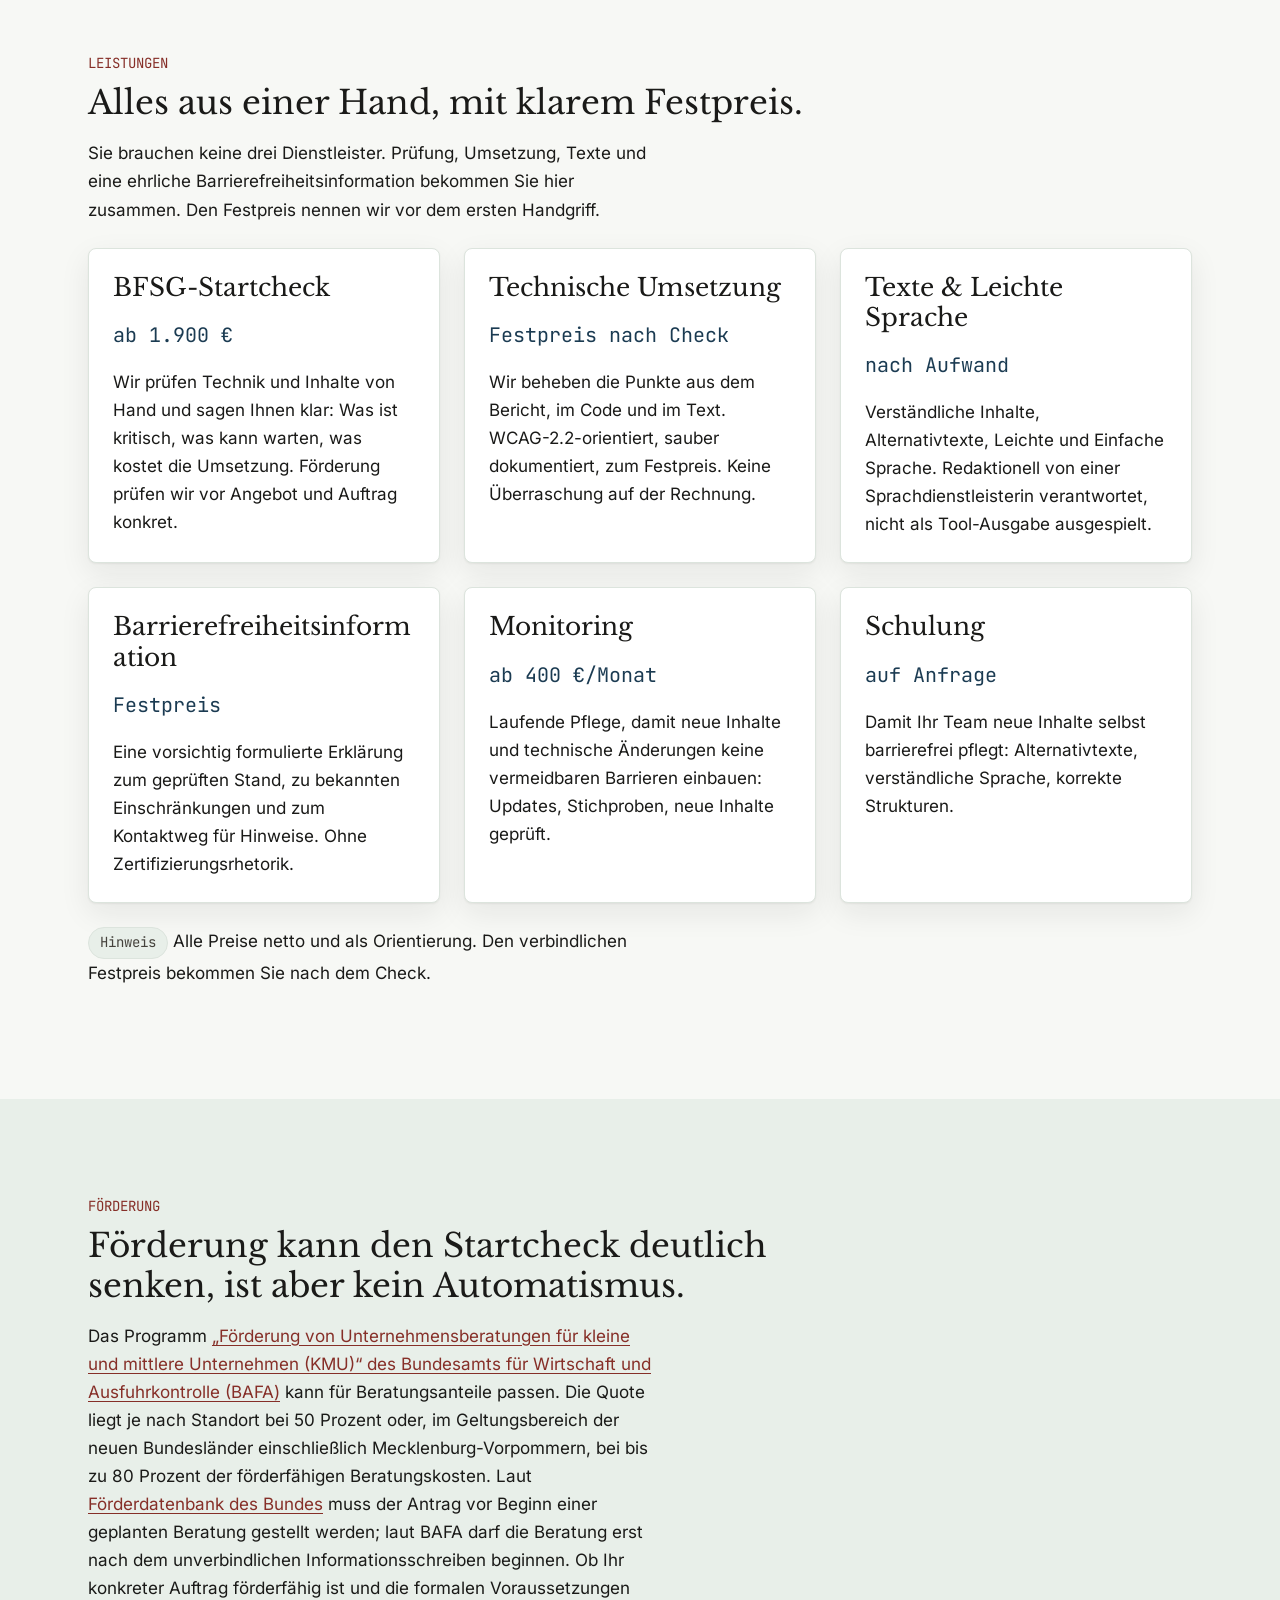
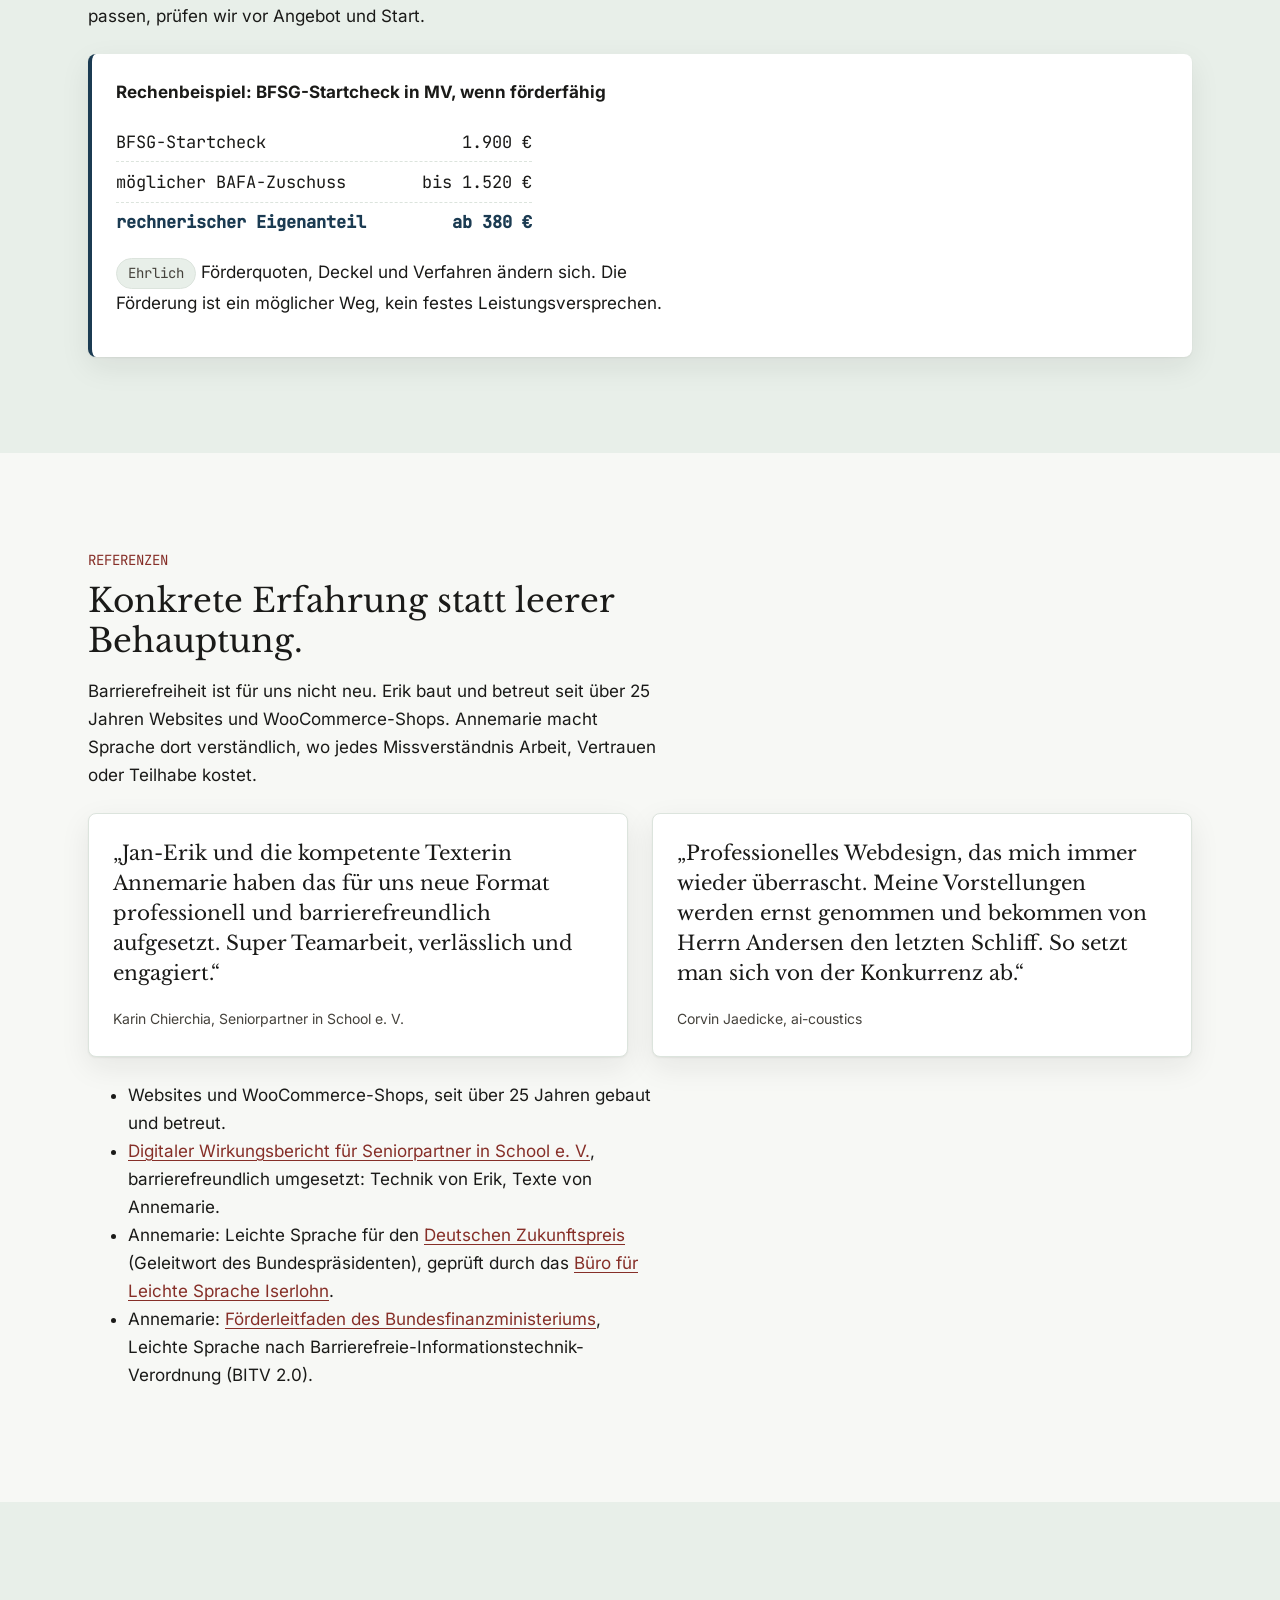
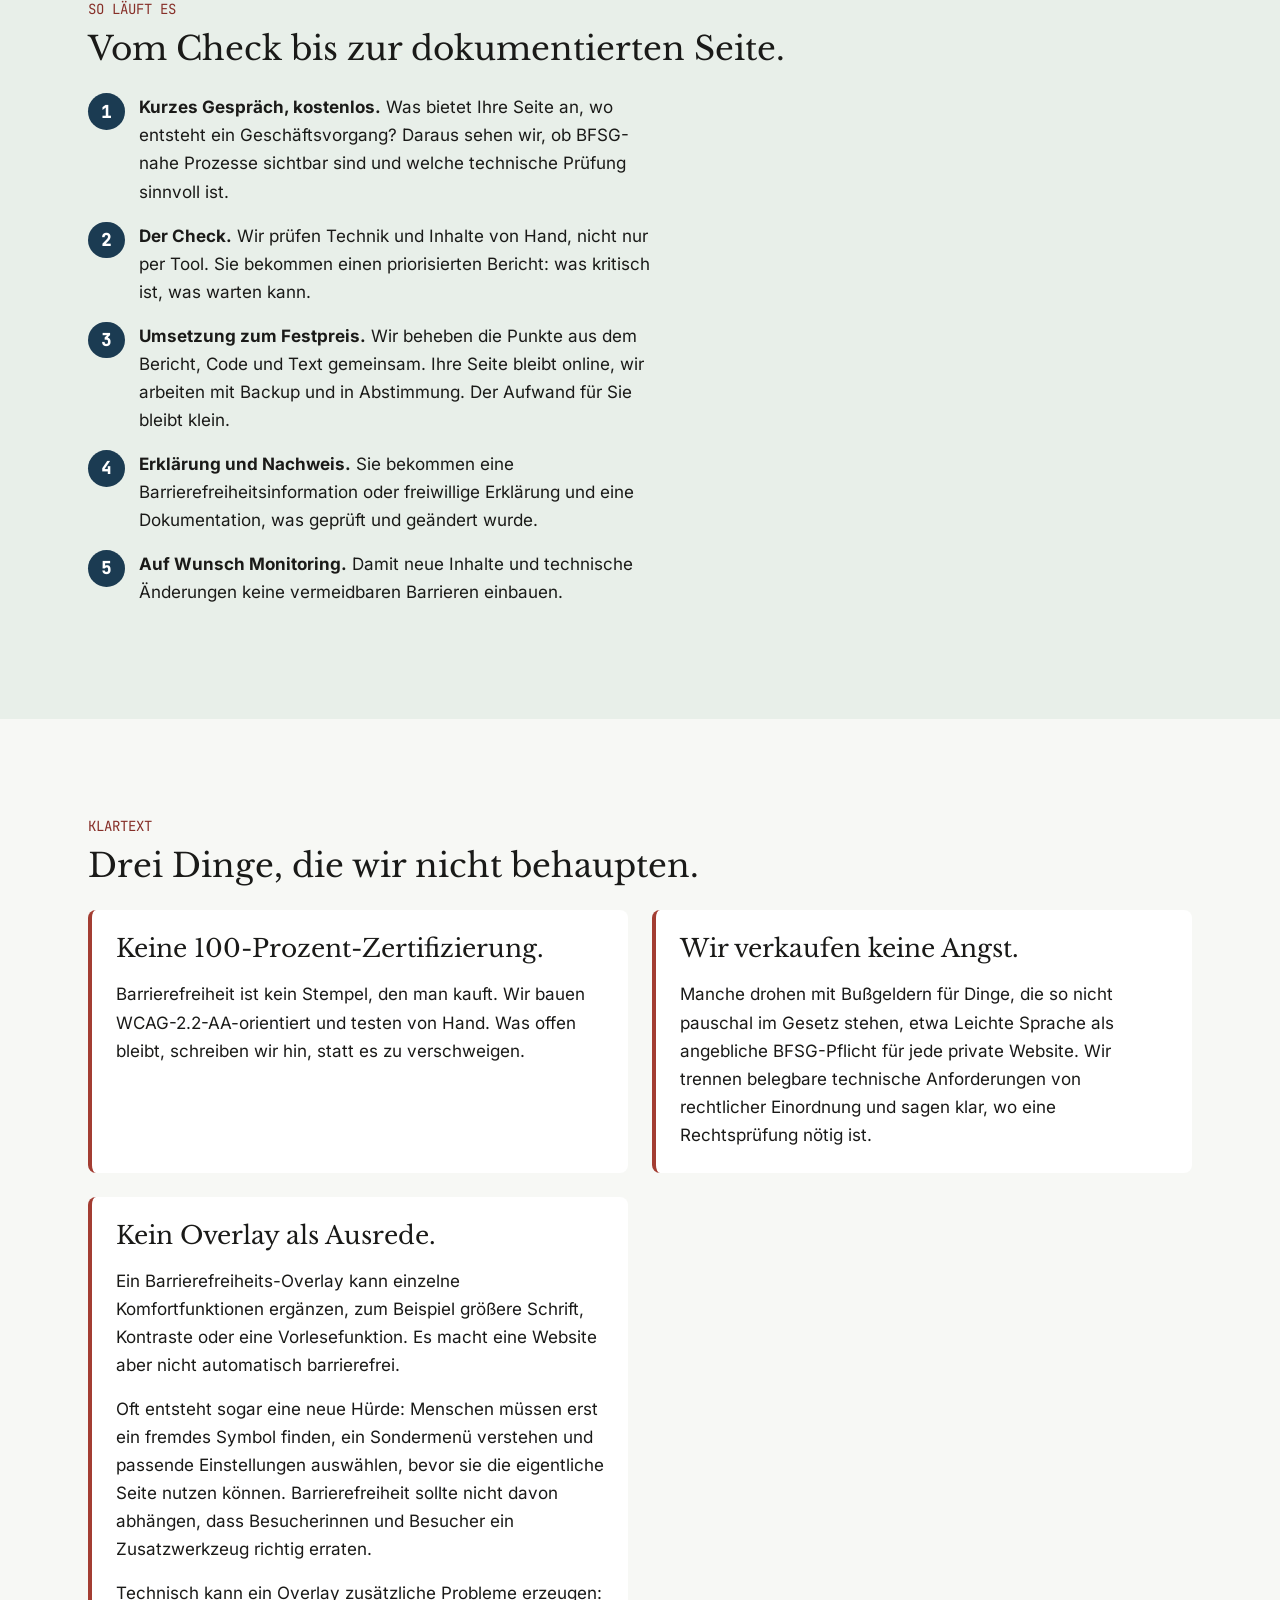
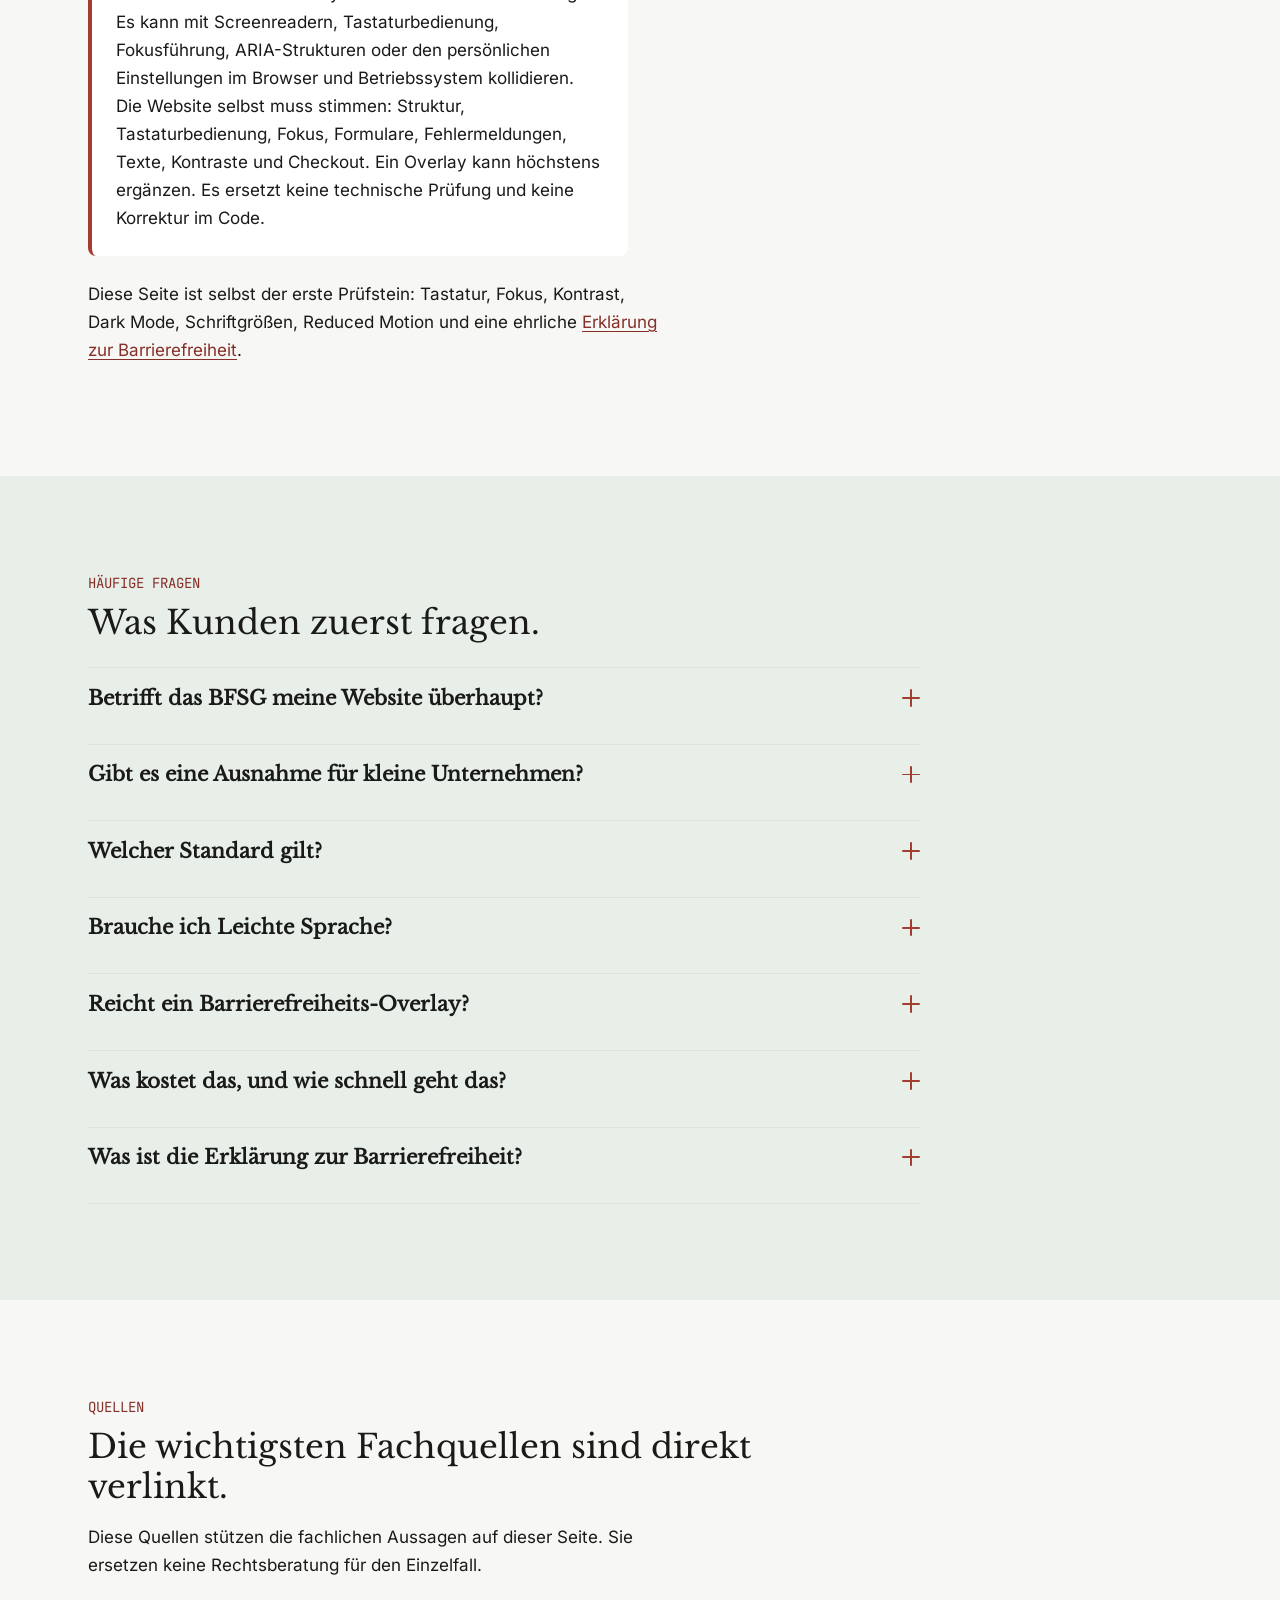
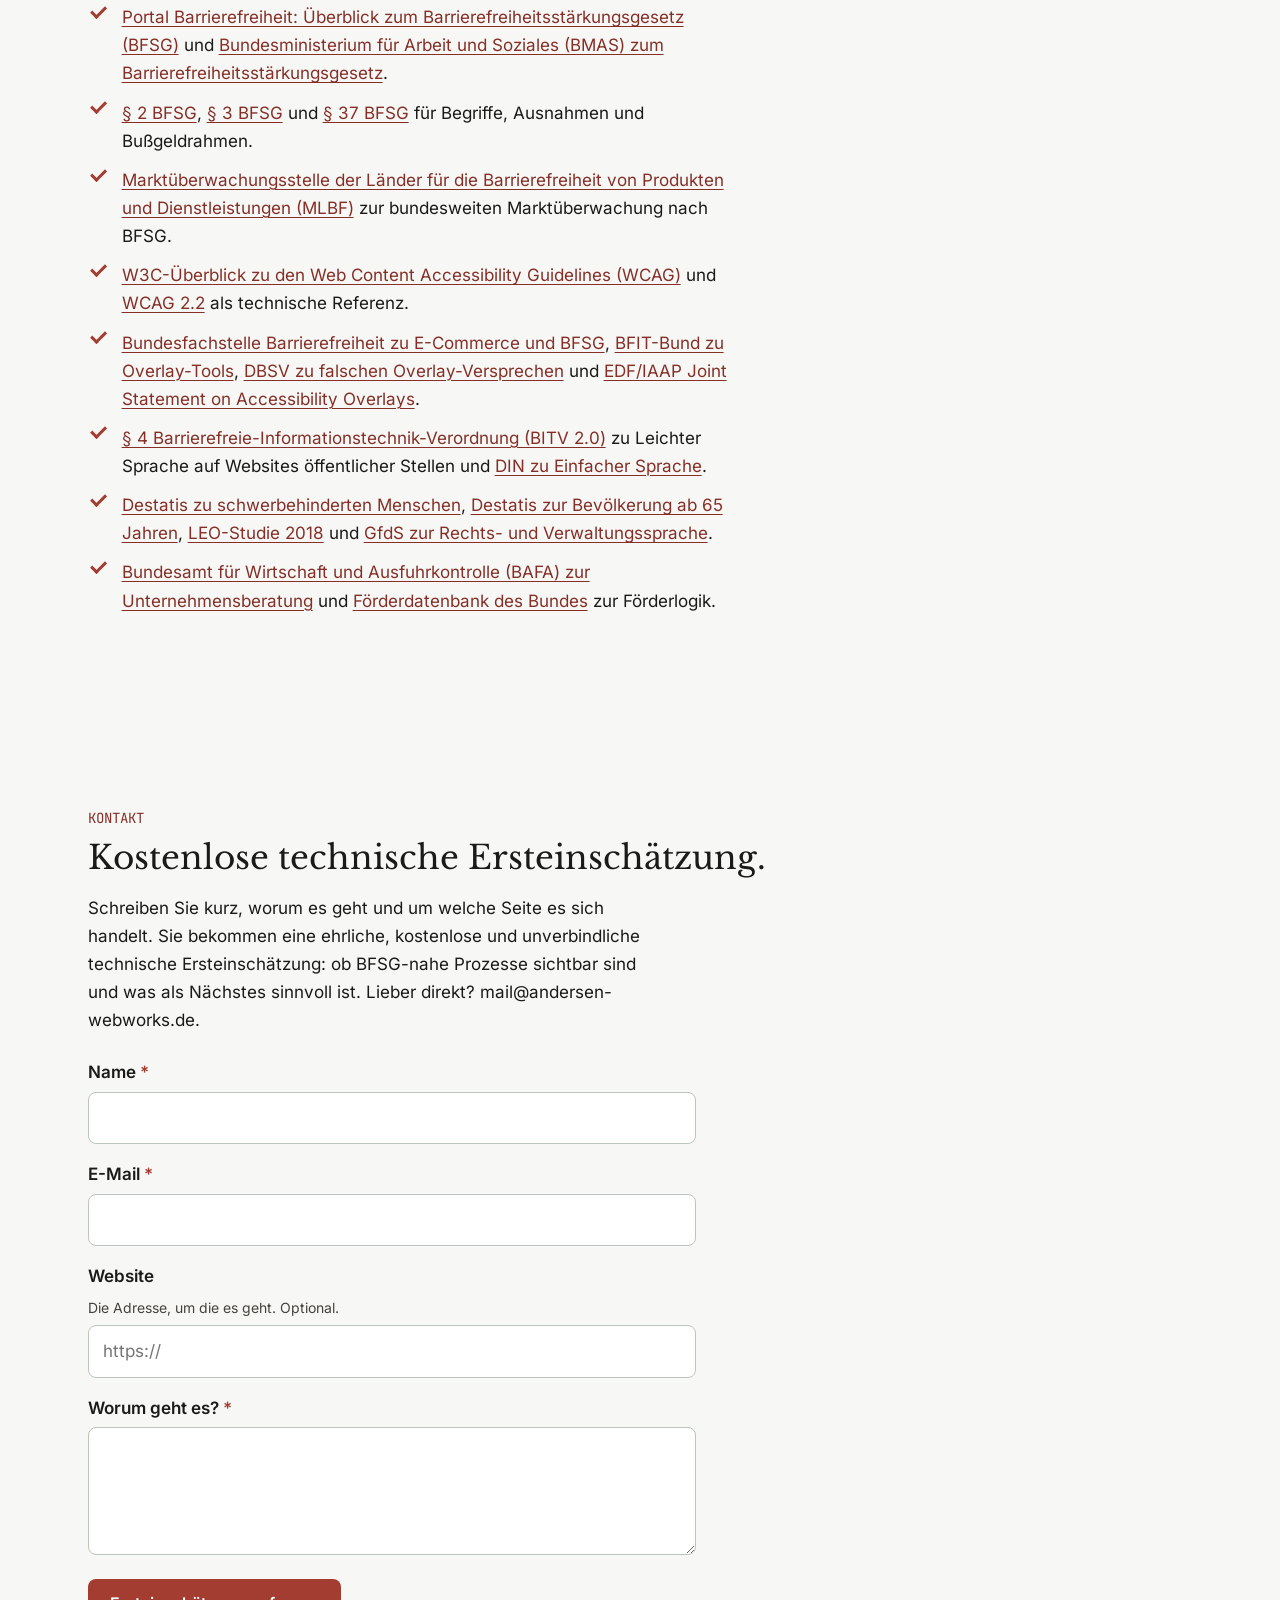
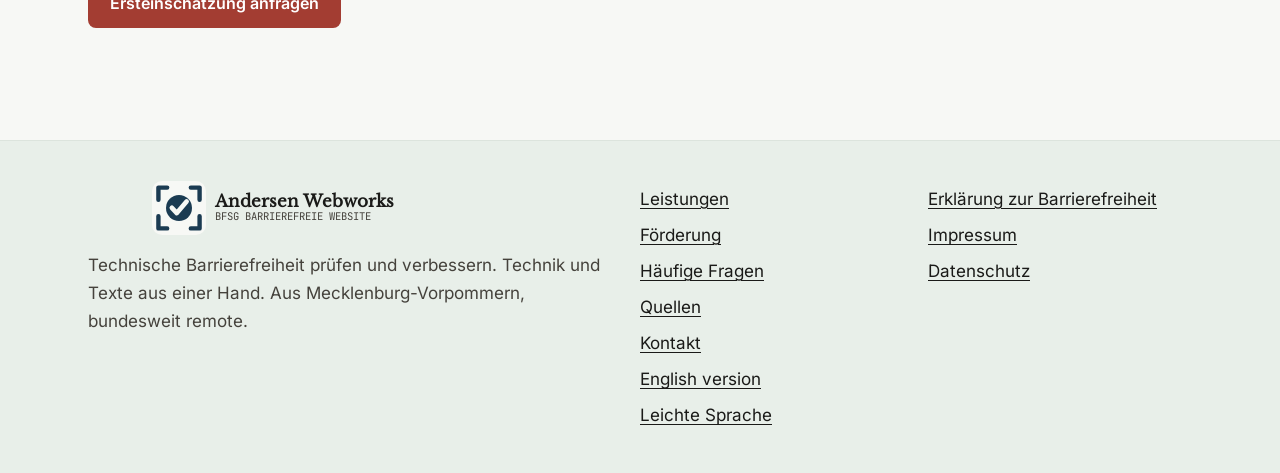
==== commit fa02e0fe: "Improve SEO and agent visibility signals" ====
--- a/index.html
+++ b/index.html
@@ -3,8 +3,8 @@
 <head>
   <meta charset="utf-8">
   <meta name="viewport" content="width=device-width, initial-scale=1">
-  <title>BFSG Barrierefreie Website | Andersen Webworks</title>
-  <meta name="description" content="BFSG Barrierefreie Website von Andersen Webworks: technische Barrierefreiheit prüfen, priorisieren und WCAG-2.2-AA-orientiert verbessern.">
+  <title>BFSG Website Prüfung &amp; Barrierefreiheit testen | Andersen Webworks</title>
+  <meta name="description" content="BFSG Website Prüfung von Andersen Webworks: Website-Barrierefreiheit prüfen, Barrierefreiheit testen und WCAG-2.2-AA-orientiert verbessern.">
   <meta name="theme-color" media="(prefers-color-scheme: light)" content="#f7f8f5">
   <meta name="theme-color" media="(prefers-color-scheme: dark)" content="#171b19">
   <link rel="icon" href="/favicon.ico" sizes="any">
@@ -21,8 +21,8 @@
   <link rel="alternate" hreflang="x-default" href="https://bfsg-barrierefreie-website.de/">
 
   <meta property="og:type" content="website">
-  <meta property="og:title" content="BFSG Barrierefreie Website | Technische Barrierefreiheit prüfen und verbessern">
-  <meta property="og:description" content="Prüfung, Priorisierung und Umsetzung barrierearmer Website-Strukturen nach den Web Content Accessibility Guidelines (WCAG) 2.2 AA.">
+  <meta property="og:title" content="BFSG Website Prüfung &amp; Barrierefreiheit testen | Andersen Webworks">
+  <meta property="og:description" content="Website-Barrierefreiheit prüfen, priorisieren und nach den Web Content Accessibility Guidelines (WCAG) 2.2 AA verbessern.">
   <meta property="og:url" content="https://bfsg-barrierefreie-website.de/">
   <meta property="og:image" content="https://bfsg-barrierefreie-website.de/assets/bfsg-barrierefreie-website-hero.png">
   <meta property="og:image:width" content="1774">
@@ -71,12 +71,50 @@
         "address": { "@type": "PostalAddress", "addressRegion": "Mecklenburg-Vorpommern", "addressCountry": "DE" }
       },
       {
+        "@type": "WebSite",
+        "@id": "https://bfsg-barrierefreie-website.de/#website",
+        "name": "BFSG Barrierefreie Website",
+        "url": "https://bfsg-barrierefreie-website.de/",
+        "inLanguage": "de-DE",
+        "publisher": { "@id": "https://bfsg-barrierefreie-website.de/#organization" }
+      },
+      {
+        "@type": "WebPage",
+        "@id": "https://bfsg-barrierefreie-website.de/#webpage",
+        "url": "https://bfsg-barrierefreie-website.de/",
+        "name": "BFSG Website Prüfung & Barrierefreiheit testen",
+        "description": "Technische BFSG Website Prüfung: Website-Barrierefreiheit prüfen, Barrierefreiheit testen und WCAG-2.2-AA-orientiert verbessern.",
+        "inLanguage": "de-DE",
+        "isPartOf": { "@id": "https://bfsg-barrierefreie-website.de/#website" },
+        "about": { "@id": "https://bfsg-barrierefreie-website.de/#bfsg-barrierefreie-website" },
+        "primaryImageOfPage": {
+          "@type": "ImageObject",
+          "url": "https://bfsg-barrierefreie-website.de/assets/bfsg-barrierefreie-website-hero.png",
+          "width": 1774,
+          "height": 887
+        },
+        "breadcrumb": { "@id": "https://bfsg-barrierefreie-website.de/#breadcrumb" }
+      },
+      {
+        "@type": "BreadcrumbList",
+        "@id": "https://bfsg-barrierefreie-website.de/#breadcrumb",
+        "itemListElement": [
+          {
+            "@type": "ListItem",
+            "position": 1,
+            "name": "BFSG Website Prüfung",
+            "item": "https://bfsg-barrierefreie-website.de/"
+          }
+        ]
+      },
+      {
         "@type": "Service",
         "@id": "https://bfsg-barrierefreie-website.de/#bfsg-barrierefreie-website",
         "name": "BFSG Barrierefreie Website",
         "serviceType": "Technische Prüfung und Verbesserung barrierearmer Website-Strukturen",
         "description": "An den Web Content Accessibility Guidelines (WCAG) 2.2 AA orientierte Prüfung, Priorisierung und technische Verbesserung von Websites, Shops, Buchungsstrecken, Formularen und Abschlussprozessen. Keine Rechtsberatung und keine Konformitätsgarantie zum Barrierefreiheitsstärkungsgesetz (BFSG).",
         "provider": { "@id": "https://bfsg-barrierefreie-website.de/#organization" },
+        "mainEntityOfPage": { "@id": "https://bfsg-barrierefreie-website.de/#webpage" },
         "areaServed": "DE",
         "url": "https://bfsg-barrierefreie-website.de/"
       }
@@ -162,8 +200,8 @@
       <div class="container hero__grid">
         <div class="reveal hero__copy">
           <p class="eyebrow">BFSG Barrierefreie Website</p>
-          <h1>Technische Barrierefreiheit prüfen, <span class="accent">priorisieren</span> und verbessern.</h1>
-          <p class="lede">Seit dem 28. Juni 2025 gelten die Anforderungen des Barrierefreiheitsstärkungsgesetzes (BFSG) für bestimmte Produkte und Dienstleistungen, etwa E-Commerce, Buchung, Zahlung, Banking oder andere Abschlussprozesse für Privatkundschaft. Wir klären den technischen Rahmen, prüfen Ihre Website und setzen die wichtigen Punkte um: Tastatur, Fokus, Semantik, Formulare, verständliche Fehler und klare Inhalte. Kein Rechtsgutachten, keine Scheinsicherheit.</p>
+          <h1>BFSG Website Prüfung: technische <span class="accent">Barrierefreiheit</span> prüfen und verbessern.</h1>
+          <p class="lede">Seit dem 28. Juni 2025 gelten die Anforderungen des Barrierefreiheitsstärkungsgesetzes (BFSG) für bestimmte Produkte und Dienstleistungen, etwa E-Commerce, Buchung, Zahlung, Banking oder andere Abschlussprozesse für Privatkundschaft. Wir klären den technischen Rahmen, prüfen die Barrierefreiheit Ihrer Website und testen zentrale Wege wie Navigation, Formular, Checkout und Kontakt: Tastatur, Fokus, Semantik, verständliche Fehler und klare Inhalte. Kein Rechtsgutachten, keine Scheinsicherheit.</p>
           <div class="hero__cta">
             <a class="btn btn--primary" href="#kontakt">Kostenlose Ersteinschätzung</a>
             <a class="btn btn--secondary" href="#leistungen">Was wird geprüft?</a>
